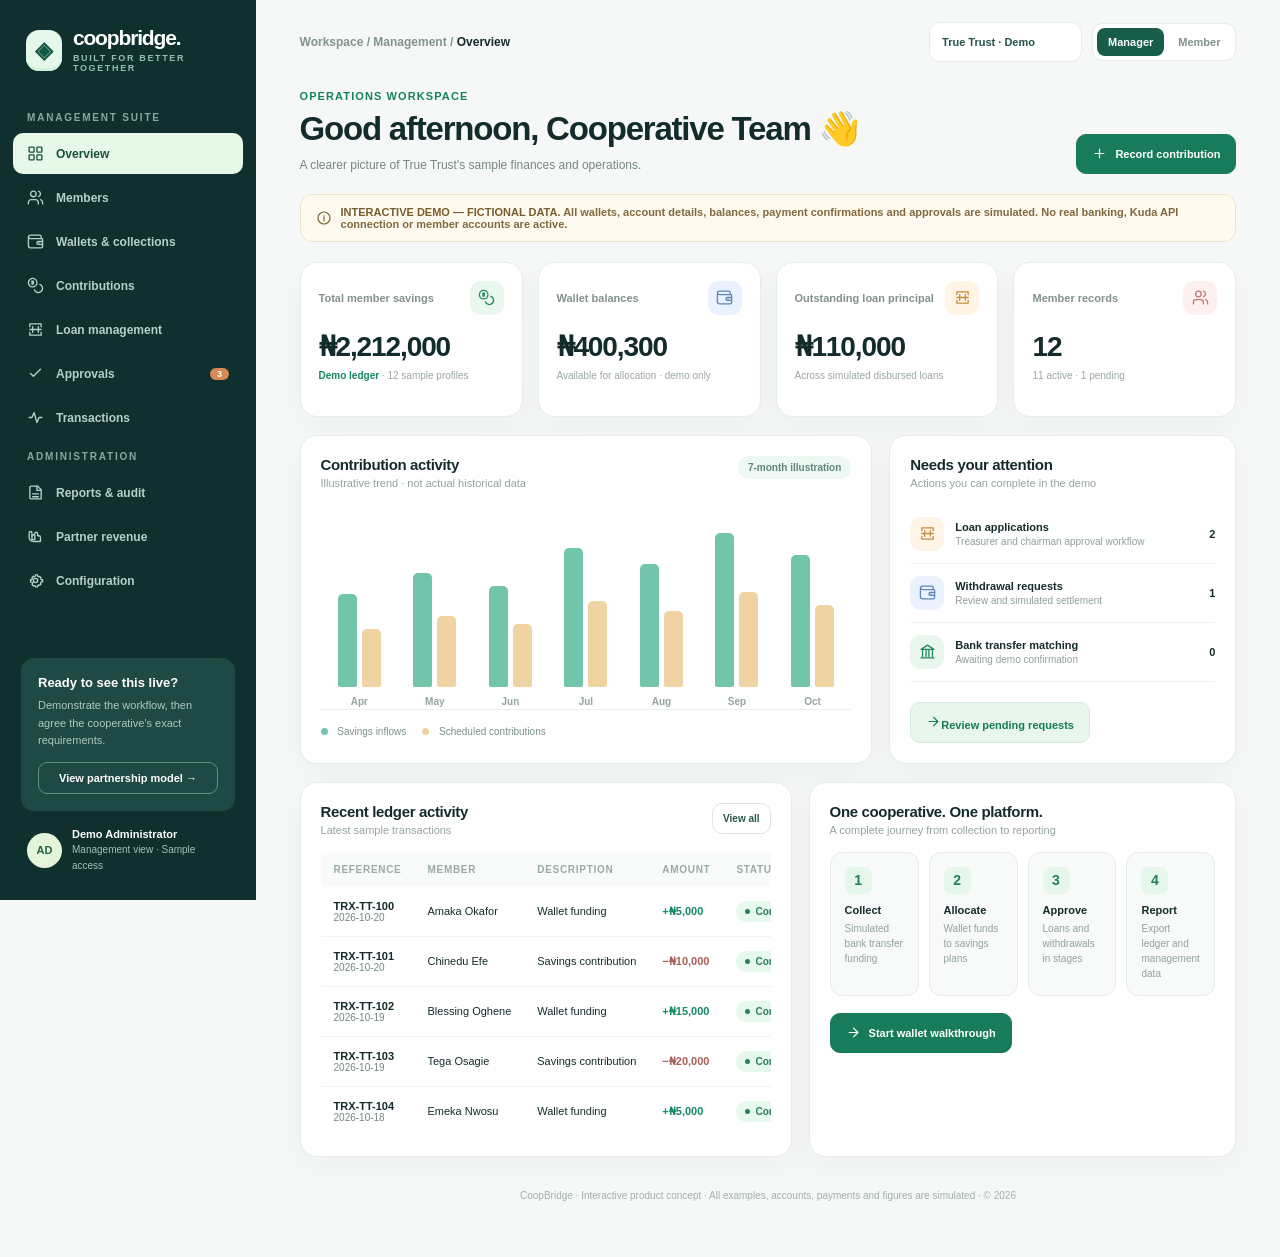
==== coopbridge-demo/index.html @ ab3f877d "Add isolated CoopBridge interactive cooperative prospect demo" ====
<!doctype html>
<html lang="en">
<head>
<meta charset="utf-8"><meta name="viewport" content="width=device-width,initial-scale=1,viewport-fit=cover"><meta name="theme-color" content="#0e2d2c">
<meta name="description" content="CoopBridge: cooperative management, member wallets, savings and loan workflows. Interactive demonstration with sample data.">
<title>CoopBridge — Interactive Cooperative Platform Demonstration</title>
<style>
:root{--ink:#142b2b;--muted:#758786;--line:#e5edeb;--bg:#f5f8f7;--primary:#167b60;--primary-dark:#0e483d;--sidebar:#0f302e;--light:#e9f8f1;--blue:#4b7cac;--warn:#a57123;--red:#b6534f;--shadow:0 10px 35px rgba(5,35,30,.035);--radius:17px}*{box-sizing:border-box}html,body{margin:0;min-height:100%;background:var(--bg);color:var(--ink);font-family:'DM Sans','Manrope',Arial,sans-serif;font-size:14px}button,input,select,textarea{font:inherit}button{cursor:pointer}button:disabled{cursor:not-allowed;opacity:.5}a{color:inherit;text-decoration:none}a:hover{text-decoration:underline}.app{min-height:100vh}.sidebar{width:256px;position:fixed;inset:0 auto 0 0;background:var(--sidebar);z-index:50;color:white;display:flex;flex-direction:column;padding:25px 13px 16px}.brand{display:flex;align-items:center;gap:11px;margin:2px 13px 26px}.mark{width:41px;height:41px;display:grid;place-items:center;border-radius:13px;background:#e6f8e9;color:#105943;font-size:23px;font-weight:900;box-shadow:inset 0 -3px #cdf0d8}.brand h1{font-size:21px;letter-spacing:-1.15px;line-height:1;margin:0}.brand span{display:block;color:#92bcb0;font-size:9px;text-transform:uppercase;letter-spacing:1.65px;font-weight:800;margin-top:5px}.nav-group{font-size:10px;font-weight:800;letter-spacing:1.8px;margin:13px 14px 10px;color:#86a99e}.side-nav{display:grid;gap:3px}.nav-button{background:transparent;border:0;text-align:left;display:flex;align-items:center;gap:12px;color:#b5d0c9;padding:12px 14px;border-radius:10px;font-size:12px;font-weight:750}.nav-button:hover{background:#1c4641;color:white}.nav-button.active{background:#e7f8e9;color:#18513e}.nav-button svg{width:17px;height:17px;stroke-width:1.9}.nav-button small{margin-left:auto;background:#d58953;color:#fff;border-radius:14px;padding:1px 7px;font-size:9px}.side-foot{margin-top:auto;padding:8px}.side-foot .mini-card{background:#1f4944;padding:17px;border-radius:13px}.side-foot h4{margin:0 0 7px;font-size:13px}.side-foot p{font-size:11px;color:#adcac0;line-height:1.6;margin:0 0 12px}.side-foot button{width:100%;border:1px solid #609083;background:transparent;border-radius:9px;padding:9px;color:white;font-size:11px;font-weight:800}.side-profile{display:flex;align-items:center;gap:10px;padding:17px 6px 4px}.avatar{height:35px;width:35px;display:grid;place-items:center;border-radius:50%;background:#e4f4d8;color:#26604a;font-size:11px;font-weight:900;flex-shrink:0}.side-profile b{display:block;font-size:11px}.side-profile small{color:#9fc1b7;font-size:10px}.content{margin-left:256px;min-height:100vh;padding:22px clamp(16px,3.4vw,52px) 56px}.topbar{display:flex;align-items:center;justify-content:space-between;gap:14px;padding-bottom:24px}.crumb{color:#829490;font-size:12px;font-weight:700}.crumb strong{color:var(--ink)}.top-right{display:flex;align-items:center;gap:10px}.field-mini{padding:10px 32px 10px 12px;appearance:none;background:#fff;border:1px solid var(--line);border-radius:11px;color:#27524b;font-size:11px;font-weight:800;max-width:205px;min-height:40px}.role-switch{display:flex;gap:3px;border:1px solid var(--line);padding:4px;background:#fff;border-radius:11px}.role-switch button{border:0;background:transparent;color:#81928e;border-radius:8px;font-size:11px;padding:8px 11px;font-weight:850}.role-switch button.active{color:white;background:#175d4a}.mobile-menu{display:none}.circle-btn{display:inline-grid;place-items:center;background:white;border:1px solid var(--line);border-radius:11px;width:40px;height:40px}.circle-btn svg{width:17px;height:17px}.page-head{display:flex;justify-content:space-between;align-items:flex-end;gap:14px;margin:4px 0 20px}.eyebrow{color:#178261;font-size:11px;text-transform:uppercase;letter-spacing:1.1px;font-weight:900;margin:0 0 7px}.page-head h2{font-size:clamp(24px,3vw,33px);font-weight:800;letter-spacing:-1.2px;margin:0;line-height:1.2}.page-head p{color:var(--muted);font-size:12px;margin:7px 0 0;line-height:1.5}.head-actions{display:flex;gap:9px;flex-wrap:wrap}.btn{display:inline-flex;justify-content:center;align-items:center;gap:8px;border-radius:10px;padding:11px 15px;min-height:40px;background:#fff;border:1px solid #d9e6df;color:#29564b;font-weight:850;font-size:11px;white-space:nowrap}.btn svg{width:15px;height:15px}.btn-primary{background:#187b5c;border-color:#187b5c;color:white}.btn-primary:hover{background:#0f6249}.btn-dark{background:#123c36;color:white;border-color:#123c36}.btn-soft{background:#e8f6ec;color:#157b5b;border-color:#d8ebdf}.btn-red{color:#ad554e;background:#fff1ee;border-color:#f4d3d1}.btn-xs{padding:7px 10px;min-height:31px;font-size:10px}.demo-bar{background:#fffaf0;border:1px solid #efe2c7;border-radius:12px;padding:11px 15px;display:flex;gap:9px;align-items:center;color:#82683c;font-size:11px;font-weight:650;margin-bottom:20px}.demo-bar svg{width:16px;height:16px;flex-shrink:0}.demo-bar b{color:#795c2b}.kpi-grid{display:grid;grid-template-columns:repeat(4,minmax(0,1fr));gap:15px;margin-bottom:18px}.kpi{min-height:155px;background:white;border:1px solid var(--line);border-radius:var(--radius);padding:18px;box-shadow:var(--shadow)}.kpi .kpi-title{display:flex;align-items:center;justify-content:space-between;gap:9px;font-size:11px;font-weight:800;color:#82918d}.glyph{height:34px;width:34px;display:grid;place-items:center;background:#e9f7ee;color:#218963;border-radius:11px}.glyph svg{width:17px;height:17px}.glyph.amber{background:#fff4e5;color:#c88d3c}.glyph.blue{background:#eaf2ff;color:#5f86b5}.glyph.rose{background:#fff0f0;color:#be7774}.kpi .value{font-size:clamp(21px,2.4vw,28px);font-weight:900;letter-spacing:-1.1px;line-height:1.3;margin-top:14px;white-space:nowrap}.kpi .desc{color:#9aa8a1;font-size:10px;margin-top:5px}.trend{color:#178960;font-weight:850}.dash-grid{display:grid;grid-template-columns:minmax(0,1.65fr) minmax(260px,1fr);gap:17px;margin-bottom:18px}.panel{background:white;border:1px solid var(--line);border-radius:var(--radius);box-shadow:var(--shadow);padding:20px;min-width:0}.panel h3{font-size:15px;letter-spacing:-.35px;margin:0 0 4px}.panel p.subtitle{font-size:11px;color:#95a39d;margin:0}.panel-header{display:flex;align-items:flex-start;justify-content:space-between;gap:14px;margin-bottom:16px}.minor{font-size:11px;color:#83968e}.visual-bars{height:205px;display:grid;grid-template-columns:repeat(7,1fr);align-items:end;gap:14px;padding:14px 8px 2px;border-bottom:1px solid #e9f0ed}.bar-col{display:flex;flex-direction:column;justify-content:flex-end;align-items:center;gap:9px;height:100%;position:relative}.bar-pair{height:calc(100% - 25px);width:100%;display:flex;align-items:flex-end;justify-content:center;gap:5px}.bar{width:19px;max-width:40%;background:#72c4aa;border-radius:5px 5px 2px 2px}.bar.alt{background:#f0d3a3}.bar-col small{font-weight:850;color:#95a59b;font-size:10px}.legend{display:flex;gap:16px;color:#799087;font-size:10px;margin-top:16px}.legend i{display:inline-block;width:7px;height:7px;border-radius:50%;background:#72c4aa;margin-right:7px}.legend .alt{background:#f0d3a3}.task{display:flex;align-items:center;gap:11px;padding:12px 0;border-bottom:1px solid #eff3ef}.task:last-child{border:0}.task .title{font-size:11px;font-weight:850}.task .info{font-size:10px;color:#91a099;margin-top:3px}.task .trailing{font-size:11px;font-weight:850;margin-left:auto;white-space:nowrap}.section-grid{display:grid;grid-template-columns:1.15fr 1fr;gap:17px}.table-wrap{overflow:auto;max-width:100%}.table{width:100%;border-collapse:collapse;white-space:nowrap;text-align:left}.table th{font-size:10px;color:#9aaba3;font-weight:900;text-transform:uppercase;letter-spacing:.7px;background:#f8fbf9;padding:12px 13px}.table td{padding:13px;border-bottom:1px solid #eff3f1;font-size:11px}.table tr:last-child td{border:0}.table tr:hover td{background:#fcfefd}.person{display:flex;align-items:center;gap:9px}.initials{height:33px;width:33px;border-radius:10px;background:#e7eaf6;color:#6a6d9c;display:grid;place-items:center;font-weight:900;font-size:10px;flex-shrink:0}.initials.g2{background:#e3f4e9;color:#4a8563}.initials.g3{background:#fff1df;color:#a27c43}.initials.g4{background:#f9e7f1;color:#ab6f93}.person b{font-size:11px}.person span{display:block;color:#94a39d;font-size:10px;margin-top:3px}.status{border-radius:30px;display:inline-flex;align-items:center;gap:5px;background:#e7f8ed;color:#2c815e;padding:5px 9px;font-size:10px;font-weight:850}.status:before{content:"";height:5px;width:5px;background:currentColor;border-radius:50%}.status.pending,.status.requested,.status.awaiting{background:#fff5e7;color:#b78234}.status.review,.status.treasurer-approved{background:#edf4ff;color:#6084b6}.status.declined,.status.rejected{background:#fff0ee;color:#b85d58}.status.disbursed,.status.approved,.status.completed,.status.active,.status.settled{background:#e7f8ed;color:#25815d}.status.hold{background:#fff5e7;color:#b78234}.toolbar{display:flex;align-items:center;gap:9px;flex-wrap:wrap;margin-bottom:17px}.search{flex:1;min-width:180px;border-radius:11px;border:1px solid var(--line);background:white;display:flex;align-items:center;gap:8px;padding:0 12px;height:43px}.search svg{width:16px;height:16px;color:#91a9a1}.search input{width:100%;border:0;outline:0;min-width:0;color:var(--ink);background:transparent;font-size:12px}.filter-select{height:43px;border-radius:10px;padding:0 12px;border:1px solid var(--line);background:white;color:#3b5852;font-size:11px;font-weight:700}.pill-tabs{display:flex;gap:7px;flex-wrap:wrap;margin-bottom:17px}.pill-tabs button{border:1px solid var(--line);border-radius:10px;padding:9px 12px;background:white;color:#82968b;font-size:11px;font-weight:850}.pill-tabs button.active{background:#133c35;border-color:#133c35;color:#fff}.flex{display:flex;align-items:center;gap:12px}.between{justify-content:space-between}.muted{color:var(--muted)}.amount-pos{color:#168a64;font-weight:850}.amount-neg{color:#aa6057;font-weight:850}.empty{padding:42px 15px;text-align:center;color:#93a49e}.empty strong{display:block;margin:9px 0;color:#536c62}.link-btn{color:#167b5b;background:transparent;border:0;font-size:11px;font-weight:850;display:inline-flex;align-items:center;gap:4px;padding:4px}.two-col{display:grid;grid-template-columns:1fr 1fr;gap:16px}.three-col{display:grid;grid-template-columns:repeat(3,1fr);gap:16px}.wallet-card{border-radius:19px;min-height:205px;padding:23px;background:linear-gradient(125deg,#113e36 0%,#19715b 100%);color:white;position:relative;overflow:hidden}.wallet-card:after{content:'';position:absolute;right:-67px;top:-110px;width:250px;height:250px;border-radius:50%;border:55px solid #ffffff16}.wallet-card small{font-size:11px;color:#c4e2d6}.wallet-card .huge{font-size:33px;letter-spacing:-1.2px;font-weight:900;margin:18px 0 17px}.wallet-card .wallet-actions{display:flex;gap:7px;flex-wrap:wrap;position:relative;z-index:1}.wallet-card button{border:1px solid #ffffff5f;background:#ffffff23;color:white;font-weight:800;border-radius:8px;padding:9px 10px;font-size:10px}.wallet-card button:first-child{background:white;color:#18674e;border-color:white}.info-card{border-radius:15px;background:#f4f9f6;padding:16px;border:1px solid #e0eee5}.info-card strong{display:block;font-size:13px;margin-bottom:6px}.info-card p{color:#7d9386;font-size:11px;line-height:1.65;margin:0}.flow-steps{display:grid;grid-template-columns:repeat(4,1fr);gap:10px;margin-top:14px}.flow-step{background:#f7faf8;border:1px solid var(--line);border-radius:12px;padding:14px;position:relative}.flow-step .num{height:27px;width:27px;border-radius:8px;display:grid;place-items:center;background:#e5f7ea;color:#21815d;font-weight:900;margin-bottom:10px}.flow-step strong{display:block;font-size:11px}.flow-step small{display:block;color:#91a297;font-size:10px;line-height:1.5;margin-top:5px}.faux-acct{background:#f6faf8;border:1px dashed #a7beb4;border-radius:12px;padding:17px;margin:14px 0}.faux-acct strong{font-size:23px;letter-spacing:2px;color:#315b51;display:block}.faux-acct small{display:block;color:#7b958a;margin-bottom:7px}.faux-acct em{font-size:10px;font-style:normal;color:#ba574d;font-weight:900}.loan-card{border:1px solid var(--line);background:#fff;border-radius:16px;padding:19px;min-width:0}.loan-card .loan-amount{font-size:24px;font-weight:900;letter-spacing:-.8px;margin:12px 0 5px}.loan-card hr{border:0;border-top:1px solid var(--line);margin:14px 0}.loan-card .detail-row{display:flex;justify-content:space-between;gap:12px;color:#8c9f93;font-size:11px;margin:10px 0}.loan-card .detail-row b{color:#3c6155}.data-pairs{display:grid;grid-template-columns:1fr 1fr;gap:15px}.data-pair{border:1px solid var(--line);background:#fff;border-radius:11px;padding:15px}.data-pair span{color:#91a29c;font-size:10px;display:block}.data-pair b{font-size:15px;display:block;margin-top:7px}.big-number{font-size:30px;letter-spacing:-1px;font-weight:900}.note{font-size:11px;line-height:1.65;color:#80918b}.proposal-box{padding:25px;background:linear-gradient(110deg,#153d37,#1b7558);color:white;border-radius:17px}.proposal-box small{color:#b5e1c8}.proposal-box h3{font-size:23px;letter-spacing:-.6px;margin:8px 0}.proposal-box p{color:#c2ded2;font-size:12px;line-height:1.65;max-width:650px}.rate-control{display:flex;align-items:center;gap:12px;flex-wrap:wrap}.rate-control select,.rate-control input{border-radius:10px;border:1px solid var(--line);background:white;padding:10px;font-weight:800;min-width:90px;max-width:170px}.timeline{display:grid;gap:0}.timeline-item{display:flex;gap:12px;padding:0 0 18px}.timeline-dot{height:30px;width:30px;background:#e6f7ec;color:#16845f;border-radius:50%;display:grid;place-items:center;font-size:11px;font-weight:900;flex-shrink:0}.timeline-item>div:last-child{border-bottom:1px solid var(--line);flex:1;padding:3px 0 16px}.timeline-item strong{font-size:11px}.timeline-item p{font-size:10px;color:#8ea095;line-height:1.5;margin:5px 0 0}.settings-grid{display:grid;grid-template-columns:1fr 1fr;gap:13px}.settings-item{border:1px solid var(--line);border-radius:13px;padding:16px}.settings-item b{display:block;font-size:12px}.settings-item p{color:#8c9c94;font-size:11px;line-height:1.5}.settings-item small{display:block;color:#157a5a;font-weight:850}.modal-layer{position:fixed;inset:0;background:#0b29259c;z-index:150;display:grid;place-items:center;padding:15px}.modal{width:min(100%,530px);max-height:min(94vh,850px);overflow:auto;background:white;border-radius:20px;padding:26px;box-shadow:0 30px 100px #11251b55}.modal h3{font-size:21px;letter-spacing:-.8px;margin:0 0 5px}.modal .modal-desc{font-size:11px;color:#8a9c93;line-height:1.6;margin:0 0 21px}.form-group{margin:0 0 14px}.form-group label{display:block;color:#507166;font-size:11px;font-weight:850;margin:0 0 7px}.form-group input,.form-group select,.form-group textarea{width:100%;padding:12px 13px;border:1px solid #dce8e1;border-radius:10px;background:#fff;outline-color:#1b8965;color:#24413b;font-size:12px}.form-group textarea{min-height:80px;resize:vertical}.form-row{display:grid;grid-template-columns:1fr 1fr;gap:12px}.modal-actions{display:flex;justify-content:flex-end;gap:8px;padding-top:18px;border-top:1px solid var(--line);margin-top:17px}.modal-close{float:right;border:0;background:#eef4f0;border-radius:9px;height:31px;width:31px;color:#526e63;font-size:20px}.amount-preview{font-size:12px;border-radius:11px;background:#eef8f2;padding:13px;color:#49735e;margin-bottom:15px}.large-cta{display:block;margin-top:20px}.month-badge{font-size:10px;font-weight:800;color:#61857a;padding:6px 10px;background:#eef8f2;border-radius:30px}.pitch-banner{display:flex;align-items:center;justify-content:space-between;gap:15px;border:1px solid #d3e8da;padding:19px 21px;border-radius:14px;background:linear-gradient(90deg,#e9f8ed,#f6fcf8)}.pitch-banner h3{font-size:16px;margin:0 0 5px}.pitch-banner p{color:#7e9289;font-size:11px;margin:0}.member-hero{padding:26px;background:linear-gradient(115deg,#103d36,#237f60);border-radius:18px;color:white;margin-bottom:19px;display:flex;align-items:center;justify-content:space-between;gap:16px;overflow:hidden}.member-hero h2{font-size:27px;letter-spacing:-1px;margin:5px 0}.member-hero p{color:#c4e8d8;font-size:11px}.member-hero .avatar{height:48px;width:48px;font-size:14px}.scenario{border:1px solid #dcece3;border-radius:14px;padding:16px;background:#f9fcf9}.scenario strong{display:block;font-size:12px}.scenario p{font-size:11px;color:#83998c;line-height:1.6}.scenario .btn{margin-top:8px}.footline{text-align:center;color:#a1b0a8;font-size:10px;padding:33px 10px 0}.overlay{display:none}#toast{position:fixed;right:22px;bottom:20px;z-index:300;background:#153d34;color:#fff;padding:13px 18px;border-radius:11px;font-size:12px;box-shadow:0 9px 25px #0003;max-width:min(400px,90vw);display:none}#toast.show{display:block}#toast.error{background:#9d4b46}.hide-desktop{display:none}.badge-outline{font-size:10px;color:#6a8880;border:1px solid #dcebe2;border-radius:7px;padding:4px 8px;font-weight:750}.row-actions{display:flex;gap:6px;flex-wrap:wrap}.text-red{color:#ad5a53}.countdown{color:#618d77;font-size:10px;font-weight:800}.mobile-org{display:none}
@media(max-width:1180px){.kpi-grid{grid-template-columns:repeat(2,1fr)}.dash-grid,.section-grid{grid-template-columns:1fr}.three-col{grid-template-columns:repeat(2,1fr)}}
@media(max-width:770px){.sidebar{transform:translateX(-105%);transition:transform .2s;width:260px}.sidebar.open{transform:translateX(0)}.overlay.open{display:block;position:fixed;inset:0;background:#0b292583;z-index:40}.content{margin-left:0;padding:17px 16px 40px}.mobile-menu{display:grid}.topbar{gap:6px;padding-bottom:18px}.crumb{display:none}.top-right{margin-left:auto;gap:6px}.field-mini{max-width:150px;padding:8px 8px;font-size:10px}.role-switch button{padding:8px;font-size:10px}.page-head{align-items:flex-start;flex-direction:column}.page-head h2{font-size:25px}.head-actions{width:100%}.head-actions .btn{flex:1}.kpi-grid{gap:10px}.kpi{padding:15px;min-height:136px}.kpi .value{font-size:22px}.dash-grid,.section-grid{gap:12px}.panel{padding:17px}.two-col,.three-col,.settings-grid,.data-pairs{grid-template-columns:1fr}.flow-steps{grid-template-columns:repeat(2,1fr)}.pitch-banner{align-items:flex-start;flex-direction:column}.wallet-card{padding:20px}.modal{padding:20px}.form-row{grid-template-columns:1fr}.footline{padding-bottom:18px}.hide-mobile{display:none}.hide-desktop{display:block}}
@media(max-width:390px){.kpi .value{font-size:19px}.field-mini{max-width:130px}.kpi-title{font-size:10px!important}.role-switch button{padding:6px 7px}.top-right{gap:4px}.content{padding-left:12px;padding-right:12px}.page-head h2{font-size:23px}}
@media print{.sidebar,.topbar,.head-actions,.demo-bar,.btn,.circle-btn,.footline{display:none!important}.content{margin:0;padding:10px}.panel,.kpi{break-inside:avoid}}
/* Desktop navigation shouldn't display the mobile drawer trigger. */
@media(min-width:771px){.circle-btn.mobile-menu{display:none}}
@media(max-width:770px){.visual-bars{gap:4px;padding-left:0;padding-right:0}.bar-col{min-width:0}.bar-pair{gap:3px;min-width:0}.bar{width:12px;max-width:42%}.table-wrap{width:100%;max-width:100%;overflow-x:auto;overscroll-behavior-x:contain}}
</style>
</head>
<body>
<div id="app"></div>
<div id="toast" role="status" aria-live="polite"></div>
<script>/* CoopBridge interactive PROTOTYPE. All balances and transactions are fictional browser-local demonstrations. */
const $=s=>document.querySelector(s);
const I={dashboard:'<rect x="3" y="3" width="7" height="7" rx="1"/><rect x="14" y="3" width="7" height="7" rx="1"/><rect x="14" y="14" width="7" height="7" rx="1"/><rect x="3" y="14" width="7" height="7" rx="1"/>',users:'<path d="M16 21v-2a4 4 0 0 0-4-4H6a4 4 0 0 0-4 4v2"/><circle cx="9" cy="7" r="4"/><path d="M22 21v-2a4 4 0 0 0-3-3.87M16 3.13a4 4 0 0 1 0 7.75"/>',wallet:'<path d="M20 8V5a2 2 0 0 0-2-2H5a3 3 0 0 0-3 3v12a3 3 0 0 0 3 3h15a2 2 0 0 0 2-2V9a1 1 0 0 0-1-1H5a3 3 0 0 1-3-3"/><path d="M22 12h-6a2 2 0 0 0 0 4h6"/><path d="M17 14h.01"/>',coins:'<circle cx="8" cy="8" r="6"/><path d="M18.09 10.37A6 6 0 1 1 10.37 18.09"/><path d="M7 6h2v4H7z"/>',loans:'<path d="M4 8V4h16v4"/><path d="M4 16v4h16v-4"/><path d="M4 12h16M8 8v8M16 8v8"/>',check:'<path d="m5 12 4 4L19 6"/>',clock:'<circle cx="12" cy="12" r="9"/><path d="M12 7v5l3 2"/>',report:'<path d="M6 3h9l5 5v13H6a2 2 0 0 1-2-2V5a2 2 0 0 1 2-2z"/><path d="M14 3v6h6M8 14h8M8 18h8"/>',gear:'<circle cx="12" cy="12" r="3"/><path d="M19.4 15a1.65 1.65 0 0 0 .33 1.82l.06.06-2 2-.06-.06a1.65 1.65 0 0 0-1.82-.33 1.65 1.65 0 0 0-1 1.51V21h-3v-.09a1.65 1.65 0 0 0-1-1.51 1.65 1.65 0 0 0-1.82.33l-.06.06-2-2 .06-.06A1.65 1.65 0 0 0 7.42 15a1.65 1.65 0 0 0-1.51-1H5v-3h.91a1.65 1.65 0 0 0 1.51-1 1.65 1.65 0 0 0-.33-1.82l-.06-.06 2-2 .06.06a1.65 1.65 0 0 0 1.82.33 1.65 1.65 0 0 0 1-1.51V4h3v1.09a1.65 1.65 0 0 0 1 1.51 1.65 1.65 0 0 0 1.82-.33l.06-.06 2 2-.06.06A1.65 1.65 0 0 0 19.4 10a1.65 1.65 0 0 0 1.51 1H22v3h-1.09a1.65 1.65 0 0 0-1.51 1z"/>',hand:'<path d="M7 11.5a2 2 0 0 1 2-2h2v7H7z"/><path d="M11 8a2 2 0 0 1 4 0v3h2a2 2 0 0 1 2 2v6H9a6 6 0 0 1-6-6V7a2 2 0 0 1 4 0v5"/>',plus:'<path d="M12 5v14M5 12h14"/>',arrow:'<path d="M5 12h14m-7-7 7 7-7 7"/>',download:'<path d="M12 3v12m-5-5 5 5 5-5M4 17v4h16v-4"/>',search:'<circle cx="10.5" cy="10.5" r="7"/><path d="m16 16 5 5"/>',menu:'<path d="M4 7h16M4 12h16M4 17h16"/>',info:'<circle cx="12" cy="12" r="9"/><path d="M12 10v6M12 7.5h.01"/>',refresh:'<path d="M20 11a8 8 0 0 0-14-5L4 8m0-5v5h5M4 13a8 8 0 0 0 14 5l2-2m0 5v-5h-5"/>',shield:'<path d="m12 2 8 4v6c0 5-3.5 8-8 10-4.5-2-8-5-8-10V6z"/><path d="m9 12 2 2 4-4"/>',bank:'<path d="m3 9 9-6 9 6H3zM5 10v9M10 10v9M14 10v9M19 10v9M3 21h18"/>',activity:'<path d="M3 12h4l3-7 4 14 3-7h4"/>',calendar:'<rect x="3" y="5" width="18" height="16" rx="2"/><path d="M7 3v4m10-4v4M3 11h18"/>',receipt:'<path d="M5 3h14v18l-3-2-4 2-4-2-3 2V3zM8 8h8M8 12h8"/>',back:'<path d="m15 18-6-6 6-6"/>'};
const ico=(name,size=18)=>`<svg width="${size}" height="${size}" viewBox="0 0 24 24" fill="none" stroke="currentColor" stroke-width="1.85" stroke-linecap="round" stroke-linejoin="round" aria-hidden="true">${I[name]||I.info}</svg>`;
const fmt=n=>'₦'+Math.round(Number(n||0)).toLocaleString('en-NG');
const E=s=>String(s??'').replace(/[&<>"']/g,c=>({'&':'&amp;','<':'&lt;','>':'&gt;','"':'&quot;',"'":'&#39;'}[c]));
const num=n=>Number.isFinite(+n)?+n:0;
const today=()=>new Date().toISOString().slice(0,10);
const ident=(prefix='CB')=>`${prefix}-${Date.now().toString(36).slice(-6).toUpperCase()}-${Math.floor(Math.random()*900+100)}`;
const configs={truetrust:{name:'True Trust Multipurpose Cooperative',short:'True Trust',place:'Effurun · Warri',prefix:'TT'},desire:{name:'Desire Youth Multipurpose Cooperative',short:'Desire Youth',place:'Ogunu · Warri',prefix:'DY'}};
const names=['Amaka Okafor','Chinedu Efe','Blessing Oghene','Tega Osagie','Emeka Nwosu','Vivian Ovie','Samuel Aghogho','Rita Ibru','Daniel Edafe','Gloria Ufuoma','Favour Oboro','Michael Edeki'];
function seed(org){const cf=configs[org],members=names.map((name,i)=>({id:`${cf.prefix}-${String(i+1).padStart(3,'0')}`,name,phone:'0800 000 '+String(1000+i),plan:i%3===0?'Daily Thrift':i%3===1?'Weekly Savings':'Monthly Savings',wallet:[18500,62000,4000,38000,15000,78000,7500,22000,12500,50000,1800,91000][i],savings:[210000,145000,85000,320000,275000,192000,135000,66000,240000,184000,55000,305000][i],shares:[10000,10000,20000,10000,30000,10000,10000,10000,25000,10000,5000,25000][i],status:i===11?'Pending':'Active',joined:`2026-${String(2+(i%7)).padStart(2,'0')}-${String(10+(i%14)).padStart(2,'0')}`}));const transactions=members.slice(0,10).map((m,i)=>({id:`TRX-${cf.prefix}-${String(100+i)}`,memberId:m.id,type:i%2?'Savings contribution':'Wallet funding',amount:5000+(i%4)*5000,kind:i%2?'out':'in',status:'Completed',date:`2026-10-${String(20-Math.floor(i/2)).padStart(2,'0')}`,memo:'Sample historical entry'}));return{members,transactions,loans:[{id:`LN-${cf.prefix}-081`,memberId:members[1].id,amount:150000,remaining:110000,term:6,guarantor:members[3].name,purpose:'Business expansion',status:'Disbursed',date:'2026-09-12'},{id:`LN-${cf.prefix}-082`,memberId:members[4].id,amount:90000,remaining:90000,term:4,guarantor:members[2].name,purpose:'School fees',status:'Pending',date:'2026-10-18'},{id:`LN-${cf.prefix}-083`,memberId:members[7].id,amount:250000,remaining:250000,term:12,guarantor:members[5].name,purpose:'Small business capital',status:'Treasurer approved',date:'2026-10-19'}],withdrawals:[{id:`WD-${cf.prefix}-021`,memberId:members[2].id,amount:3000,bank:'Member bank account (sample)',status:'Pending',date:'2026-10-20'}],deposits:[],audit:[{id:'A1',event:'Demo workspace initialised',actor:'Demo system',at:'2026-10-20 09:00'}],settings:{weekly:10000,monthly:30000,share:10000},partnerShare:250,pilotMembers:200,memberIndex:0}};
let db={};try{db=JSON.parse(localStorage.getItem('coopbridge_prospect_v5')||'{}')}catch{}
for(const k of Object.keys(configs))if(!db[k]||!Array.isArray(db[k].members))db[k]=seed(k);
const query=new URLSearchParams(location.search);let org=query.get('org')==='desire'?'desire':'truetrust',role='admin',page='overview',filter='',loanTab='all',memberPage='home',drawer=false;
function d(){return db[org]}
function save(){try{localStorage.setItem('coopbridge_prospect_v5',JSON.stringify(db))}catch(e){toast('Local storage unavailable; changes will be lost after closing.',true)}}
function member(){return d().members[d().memberIndex]||d().members[0]}
function mById(id){return d().members.find(m=>m.id===id)}
function log(event,who='Demo administrator'){d().audit.unshift({id:ident('A'),event,actor:who,at:new Date().toLocaleString('en-GB')});d().audit=d().audit.slice(0,70)}
function toast(message,err=false){const el=$('#toast');el.textContent=message;el.className='show'+(err?' error':'');clearTimeout(toast.timer);toast.timer=setTimeout(()=>el.className='',3600)}
function changeOrg(v){org=v;page=role==='admin'?'overview':'home';filter='';try{const u=new URL(location.href);u.searchParams.set('org',v);history.replaceState(null,'',u)}catch{}render()}
function switchRole(v){role=v;page=v==='admin'?'overview':'home';filter='';render()}
function navigate(v){page=v;filter='';drawer=false;render();scrollTo({top:0,behavior:'smooth'})}
const adminNav=[['overview','Overview','dashboard'],['members','Members','users'],['wallets','Wallets & collections','wallet'],['savings','Contributions','coins'],['loans','Loan management','loans'],['approvals','Approvals','check'],['transactions','Transactions','activity'],['reports','Reports & audit','report'],['partnership','Partner revenue','hand'],['settings','Configuration','gear']];
const memberNav=[['home','My dashboard','dashboard'],['mywallet','My wallet','wallet'],['mysavings','My savings','coins'],['myloans','My loans','loans'],['myactivity','Activity & statements','receipt'],['myprofile','My profile','users']];
function stat(title,value,sub,icon='wallet',tone=''){return `<div class="kpi"><div class="kpi-title"><span>${E(title)}</span><span class="glyph ${tone}">${ico(icon)}</span></div><div class="value">${value}</div><div class="desc">${sub}</div></div>`}
function badge(v){return `<span class="status ${String(v).toLowerCase().replace(/\s+/g,'-')}">${E(v)}</span>`}
function avatar(name,n=0){return `<div class="initials g${n%4+1}">${E(name.split(' ').map(x=>x[0]).slice(0,2).join(''))}</div>`}
function person(m,i=0){return `<div class="person">${avatar(m.name,i)}<div><b>${E(m.name)}</b><span>${E(m.id)}</span></div></div>`}
function transactionRow(t){let m=mById(t.memberId);return `<tr><td><strong>${E(t.id)}</strong><div class="muted" style="font-size:10px">${E(t.date)}</div></td><td>${m?E(m.name):'—'}</td><td>${E(t.type)}</td><td class="${t.kind==='in'?'amount-pos':'amount-neg'}">${t.kind==='in'?'+':'−'}${fmt(t.amount)}</td><td>${badge(t.status)}</td></tr>`}
function table(head,body){return `<div class="table-wrap"><table class="table"><thead><tr>${head.map(x=>`<th>${x}</th>`).join('')}</tr></thead><tbody>${body||`<tr><td colspan="${head.length}" class="empty">Nothing here yet. Try an action in the demo.</td></tr>`}</tbody></table></div>`}
function panel(title,sub,body,action=''){return `<section class="panel"><div class="panel-header"><div><h3>${title}</h3>${sub?`<p class="subtitle">${sub}</p>`:''}</div>${action}</div>${body}</section>`}
function btn(text,action,cls='btn',iconName=''){return `<button type="button" class="${cls}" onclick="${action}">${iconName?ico(iconName):''}${text}</button>`}
function header(title,sub,action='',eyebrow='OPERATIONS WORKSPACE'){return `<div class="page-head"><div><div class="eyebrow">${eyebrow}</div><h2>${title}</h2><p>${sub}</p></div>${action?`<div class="head-actions">${action}</div>`:''}</div>`}
const notice=`<div class="demo-bar">${ico('info')}<div><b>INTERACTIVE DEMO — FICTIONAL DATA.</b> All wallets, account details, balances, payment confirmations and approvals are simulated. No real banking, Kuda API connection or member accounts are active.</div></div>`;
function renderSide(){const navs=role==='admin'?adminNav:memberNav;return `<div class="overlay ${drawer?'open':''}" onclick="drawer=false;render()"></div><aside class="sidebar ${drawer?'open':''}"><div class="brand"><div class="mark">◈</div><div><h1>coopbridge.</h1><span>Built for better together</span></div></div><div class="nav-group">${role==='admin'?'MANAGEMENT SUITE':'MEMBER SPACE'}</div><nav class="side-nav">${navs.slice(0,role==='admin'?7:6).map(([id,title,icon])=>`<button class="nav-button ${page===id?'active':''}" onclick="navigate('${id}')">${ico(icon)}${title}${id==='approvals'&&countPending()?`<small>${countPending()}</small>`:''}</button>`).join('')}</nav>${role==='admin'?`<div class="nav-group">ADMINISTRATION</div><nav class="side-nav">${adminNav.slice(7).map(([id,title,icon])=>`<button class="nav-button ${page===id?'active':''}" onclick="navigate('${id}')">${ico(icon)}${title}</button>`).join('')}</nav>`:''}<div class="side-foot"><div class="mini-card"><h4>Ready to see this live?</h4><p>Demonstrate the workflow, then agree the cooperative's exact requirements.</p><button onclick="navigate('${role==='admin'?'partnership':'myprofile'}')">${role==='admin'?'View partnership model':'View my membership'} →</button></div><div class="side-profile"><div class="avatar">${role==='admin'?'AD':'AO'}</div><div><b>${role==='admin'?'Demo Administrator':E(member().name)}</b><small>${role==='admin'?'Management view':'Member view'} · Sample access</small></div></div></div></aside>`}
function countPending(){return d().loans.filter(l=>['Pending','Treasurer approved','Approved'].includes(l.status)).length+d().withdrawals.filter(w=>['Pending','Treasurer approved','Approved'].includes(w.status)).length+d().deposits.filter(w=>w.status==='Awaiting confirmation').length}
function renderTop(){return `<div class="topbar"><button class="circle-btn mobile-menu" onclick="drawer=!drawer;render()" aria-label="Toggle menu">${ico('menu')}</button><div class="crumb">Workspace <span> / </span> ${role==='admin'?'Management':'Member'} <span> / </span><strong>${E((role==='admin'?adminNav:memberNav).find(x=>x[0]===page)?.[1]||'Overview')}</strong></div><div class="top-right"><select aria-label="Cooperative" class="field-mini" onchange="changeOrg(this.value)"><option value="truetrust" ${org==='truetrust'?'selected':''}>True Trust · Demo</option><option value="desire" ${org==='desire'?'selected':''}>Desire Youth · Demo</option></select><div class="role-switch"><button class="${role==='admin'?'active':''}" onclick="switchRole('admin')">Manager</button><button class="${role==='member'?'active':''}" onclick="switchRole('member')">Member</button></div></div></div>`}
function render(){const mapping={overview:overview,members:membersPage,wallets:walletsPage,savings:savingsPage,loans:loansPage,approvals:approvalsPage,transactions:transactionsPage,reports:reportsPage,partnership:partnershipPage,settings:settingsPage,home:memberHome,mywallet:memberWallet,mysavings:memberSavings,myloans:memberLoans,myactivity:memberActivity,myprofile:memberProfile};$('#app').innerHTML=`<div class="app">${renderSide()}<main class="content">${renderTop()}${(mapping[page]||overview)()}<div class="footline">CoopBridge · Interactive product concept · All examples, accounts, payments and figures are simulated · © 2026</div></main></div>`;const q=$('#search-input');if(q){q.focus();q.setSelectionRange(q.value.length,q.value.length)}}
function searchRows(field,val){filter=val;const el=$('#table-body');if(!el)return;el.innerHTML=(field==='members'?renderMembersRows():field==='transactions'?renderTransactionRows():renderWalletRows())}
function overview(){let ds=d(),sum=ds.members.reduce((a,m)=>a+m.savings,0),wallet=ds.members.reduce((a,m)=>a+m.wallet,0),loans=ds.loans.filter(l=>l.status==='Disbursed').reduce((a,l)=>a+l.remaining,0),active=ds.members.filter(m=>m.status==='Active').length;const chart=[57,70,62,85,75,94,81].map((h,i)=>`<div class="bar-col"><div class="bar-pair"><div class="bar" style="height:${h}%"></div><div class="bar alt" style="height:${h*.62}%"></div></div><small>${['Apr','May','Jun','Jul','Aug','Sep','Oct'][i]}</small></div>`).join('');return `${header(`Good afternoon, Cooperative Team 👋`,`A clearer picture of ${E(configs[org].short)}'s sample finances and operations.`,btn('Record contribution',"openAllocate('')",'btn btn-primary','plus'))}${notice}<div class="kpi-grid">${stat('Total member savings',fmt(sum),'<span class="trend">Demo ledger</span> · 12 sample profiles','coins')}${stat('Wallet balances',fmt(wallet),'Available for allocation · demo only','wallet','blue')}${stat('Outstanding loan principal',fmt(loans),'Across simulated disbursed loans','loans','amber')}${stat('Member records',String(ds.members.length),`${active} active · ${ds.members.length-active} pending`,'users','rose')}</div><div class="dash-grid">${panel('Contribution activity','Illustrative trend · not actual historical data',`<div class="visual-bars">${chart}</div><div class="legend"><span><i></i> Savings inflows</span><span><i class="alt"></i> Scheduled contributions</span></div>`,`<span class="month-badge">7-month illustration</span>`)}${panel('Needs your attention','Actions you can complete in the demo',`<div class="task"><span class="glyph amber">${ico('loans')}</span><div><div class="title">Loan applications</div><div class="info">Treasurer and chairman approval workflow</div></div><div class="trailing">${ds.loans.filter(l=>['Pending','Treasurer approved'].includes(l.status)).length}</div></div><div class="task"><span class="glyph blue">${ico('wallet')}</span><div><div class="title">Withdrawal requests</div><div class="info">Review and simulated settlement</div></div><div class="trailing">${ds.withdrawals.filter(x=>x.status!=='Completed'&&x.status!=='Rejected').length}</div></div><div class="task"><span class="glyph">${ico('bank')}</span><div><div class="title">Bank transfer matching</div><div class="info">Awaiting demo confirmation</div></div><div class="trailing">${ds.deposits.filter(x=>x.status==='Awaiting confirmation').length}</div></div>${btn('Review pending requests',"navigate('approvals')",'btn btn-soft large-cta','arrow')}`)} </div><div class="section-grid">${panel('Recent ledger activity','Latest sample transactions',table(['Reference','Member','Description','Amount','Status'],ds.transactions.slice(0,5).map(transactionRow).join('')),btn('View all',"navigate('transactions')",'btn btn-xs'))}${panel('One cooperative. One platform.','A complete journey from collection to reporting',`<div class="flow-steps"><div class="flow-step"><div class="num">1</div><strong>Collect</strong><small>Simulated bank transfer funding</small></div><div class="flow-step"><div class="num">2</div><strong>Allocate</strong><small>Wallet funds to savings plans</small></div><div class="flow-step"><div class="num">3</div><strong>Approve</strong><small>Loans and withdrawals in stages</small></div><div class="flow-step"><div class="num">4</div><strong>Report</strong><small>Export ledger and management data</small></div></div><div style="margin-top:17px">${btn('Start wallet walkthrough',"navigate('wallets')",'btn btn-primary','arrow')}</div>`)}</div>`}
function renderMembersRows(){let rows=d().members.filter(m=>(m.name+' '+m.id+' '+m.plan).toLowerCase().includes(filter.toLowerCase()));return rows.map((m,i)=>`<tr><td>${person(m,i)}</td><td>${E(m.plan)}</td><td><b>${fmt(m.savings)}</b></td><td>${fmt(m.wallet)}</td><td>${badge(m.status)}</td><td>${btn('Open',`showMember('${m.id}')`,'btn btn-xs')}</td></tr>`).join('')||'<tr><td colspan="6" class="empty">No matching members</td></tr>'}
function membersPage(){return `${header('Member management','Keep registrations, contribution plans, member statements and verification steps organised.',btn('Add member',"addMember()",'btn btn-primary','plus'))}${notice}<div class="kpi-grid">${stat('Total members',d().members.length,'Across this demonstration society','users')}${stat('Active profiles',d().members.filter(m=>m.status==='Active').length,'Sample verified membership','shield','blue')}${stat('Pending review',d().members.filter(m=>m.status==='Pending').length,'Awaiting simulated approval','clock','amber')}${stat('Contribution plans',3,'Daily, weekly and monthly examples','calendar','rose')}</div>${panel('Member directory','Search and open a profile, approve a member or post a contribution',`<div class="toolbar"><div class="search">${ico('search')}<input id="search-input" placeholder="Search name, member number or plan" value="${E(filter)}" oninput="searchRows('members',this.value)"></div>${btn('Export member CSV','exportCSV("members")','btn','download')}</div><div class="table-wrap"><table class="table"><thead><tr><th>Member</th><th>Plan</th><th>Savings</th><th>Wallet</th><th>Status</th><th></th></tr></thead><tbody id="table-body">${renderMembersRows()}</tbody></table></div>`)}`}
function renderWalletRows(){return d().members.filter(m=>(m.name+' '+m.id).toLowerCase().includes(filter.toLowerCase())).map((m,i)=>`<tr><td>${person(m,i)}</td><td><b>${fmt(m.wallet)}</b></td><td>${fmt(m.savings)}</td><td><span class="badge-outline">${org==='desire'?'DY':'TT'}-DEMO-${String(i+1).padStart(3,'0')}</span></td><td>${btn('View',`walletDetail('${m.id}')`,'btn btn-xs')}</td></tr>`).join('')||'<tr><td colspan="5" class="empty">No matching wallets</td></tr>'}
function walletsPage(){let total=d().members.reduce((s,m)=>s+m.wallet,0);return `${header('Wallets & collections','Demonstrate the staged journey from bank transfer reference to an internal member ledger.',btn('Simulate wallet top-up',"openDeposit()",'btn btn-primary','plus'))}${notice}<div class="two-col" style="margin-bottom:18px"><div class="wallet-card"><small>Member wallet ledger total · illustrative</small><div class="huge">${fmt(total)}</div><small>Internal cooperative ledger balances — NOT bank deposit accounts</small><div class="wallet-actions"><button onclick="openDeposit()">+ Simulate transfer</button><button onclick="openAllocate('')">Allocate to savings</button><button onclick="openWithdrawal('')">Withdrawal request</button></div></div>${panel('Kuda Business integration path','Planned production component, not connected in this prototype',`<div class="task"><span class="glyph blue">${ico('bank')}</span><div><div class="title">Dynamic collection accounts</div><div class="info">Dependent on Kuda Business onboarding and approval</div></div>${badge('Planned')}</div><div class="task"><span class="glyph">${ico('check')}</span><div><div class="title">Webhook verification & matching</div><div class="info">Only confirmed references may update real ledgers</div></div>${badge('Planned')}</div><div class="task"><span class="glyph amber">${ico('shield')}</span><div><div class="title">Withdrawal authorisation</div><div class="info">Dual approvals, limits and payouts</div></div>${badge('Planned')}</div>`)} </div>${panel('Member wallet register','Search any member to explore balances and staged account references',`<div class="toolbar"><div class="search">${ico('search')}<input id="search-input" placeholder="Search wallets by name" value="${E(filter)}" oninput="searchRows('wallets',this.value)"></div></div><div class="table-wrap"><table class="table"><thead><tr><th>Member</th><th>Available demo wallet</th><th>Savings ledger</th><th>Reference</th><th></th></tr></thead><tbody id="table-body">${renderWalletRows()}</tbody></table></div>`,btn('Simulate bank event',"openDeposit()",'btn btn-xs','plus'))}<div style="height:17px"></div>${panel('Simulated bank collection lifecycle','Each step is interactive and can be demonstrated with prospective clients',`<div class="flow-steps"><div class="flow-step"><div class="num">1</div><strong>Member receives payment instructions</strong><small>Demo-only bank collection reference; no payable account number</small></div><div class="flow-step"><div class="num">2</div><strong>Transfer is initiated</strong><small>Create a pending simulated incoming payment</small></div><div class="flow-step"><div class="num">3</div><strong>Webhook is verified</strong><small>Manually trigger a pretend bank confirmation once only</small></div><div class="flow-step"><div class="num">4</div><strong>Ledger updates</strong><small>Member can allocate the balance to savings</small></div></div><div style="margin-top:15px">${d().deposits.filter(x=>x.status==='Awaiting confirmation').map(x=>`<div class="task"><span class="glyph amber">${ico('clock')}</span><div><div class="title">${E(x.id)} · ${E(mById(x.memberId)?.name||'Member')}</div><div class="info">${fmt(x.amount)} · Awaiting demo event</div></div>${btn('Confirm mock webhook',`confirmDeposit('${x.id}')`,'btn btn-xs btn-primary')}</div>`).join('')||'<p class="note">No pending demo collection references. Create one using “Simulate bank event”.</p>'}</div>`)}`}
function savingsPage(){const ds=d(),total=ds.members.reduce((a,m)=>a+m.savings,0);return `${header('Contributions & thrift','Record savings, configure contribution schedules and view each member’s history.',btn('Allocate from wallet',"openAllocate('')",'btn btn-primary','plus'))}${notice}<div class="kpi-grid">${stat('Total savings ledger',fmt(total),'Sample member savings totals','coins')}${stat('Share capital',fmt(ds.members.reduce((a,m)=>a+m.shares,0)),'Sample member share capital','bank','blue')}${stat('Weekly plan',fmt(ds.settings.weekly),'Configurable in Settings','calendar','amber')}${stat('Savings transactions',ds.transactions.filter(x=>x.type.includes('Savings')||x.type.includes('Share')).length,'Ledger events recorded','receipt','rose')}</div>${panel('Savings ledger','Move funds from a member wallet into the cooperative savings ledger',table(['Reference','Member','Transaction','Amount','Status'],ds.transactions.filter(t=>/Savings|Share|contribution/i.test(t.type)).map(transactionRow).join('')),btn('Download CSV','exportCSV("transactions")','btn btn-xs','download'))}<div style="height:17px"></div><div class="pitch-banner"><div><h3>Every contribution is traceable</h3><p>Show exactly how a member's wallet changes when money is allocated to a thrift plan.</p></div>${btn('Try contribution flow',"openAllocate('')",'btn btn-primary')}</div>`}
function renderLoanRows(){let rows=d().loans.filter(l=>loanTab==='all'||l.status.toLowerCase()===loanTab);return rows.map(l=>`<tr><td><b>${E(l.id)}</b><div class="muted" style="font-size:10px">${E(l.date)}</div></td><td>${E(mById(l.memberId)?.name||'—')}</td><td><b>${fmt(l.amount)}</b></td><td>${fmt(l.remaining)}</td><td>${l.term} months</td><td>${badge(l.status)}</td><td>${btn('Review',`loanDetail('${l.id}')`,'btn btn-xs')}</td></tr>`).join('')||'<tr><td colspan="7" class="empty">No matching loans</td></tr>'}
function loansPage(){return `${header('Loan management','Applications, guarantors, two-stage approval, staged disbursement and repayment history.',btn('New loan application',"applyLoan('')",'btn btn-primary','plus'))}${notice}<div class="kpi-grid">${stat('Loan requests',d().loans.length,'All demonstration applications','loans')}${stat('Awaiting approval',d().loans.filter(l=>l.status==='Pending'||l.status==='Treasurer approved').length,'Approval queue','clock','amber')}${stat('Outstanding principal',fmt(d().loans.filter(l=>l.status==='Disbursed').reduce((a,l)=>a+l.remaining,0)),'Not including interest or fees','wallet','blue')}${stat('Approved',d().loans.filter(l=>['Approved','Disbursed'].includes(l.status)).length,'Including disbursed cases','check','rose')}</div><div class="pill-tabs">${['all','pending','treasurer approved','approved','disbursed','rejected'].map(n=>`<button class="${loanTab===n?'active':''}" onclick="loanTab='${n}';render()">${n==='all'?'All loans':n[0].toUpperCase()+n.slice(1)}</button>`).join('')}</div>${panel('Loan application register','Loan eligibility and guarantor validation must be configured before production launch',table(['Reference','Member','Requested','Principal due','Term','Status',''],renderLoanRows()),btn('Export loans','exportCSV("loans")','btn btn-xs','download'))}`}
function renderApprovals(){const loans=d().loans.filter(l=>['Pending','Treasurer approved','Approved'].includes(l.status)),ws=d().withdrawals.filter(w=>['Pending','Treasurer approved','Approved'].includes(w.status));let html='';for(const l of loans){let opts=l.status==='Pending'?btn('Treasurer review',`loanAdvance('${l.id}')`,'btn btn-xs btn-primary','check')+btn('Decline',`rejectLoan('${l.id}')`,'btn btn-xs btn-red'):l.status==='Treasurer approved'?btn('Chairman approves',`loanAdvance('${l.id}')`,'btn btn-xs btn-primary','check')+btn('Decline',`rejectLoan('${l.id}')`,'btn btn-xs btn-red'):btn('Simulate disbursement',`loanAdvance('${l.id}')`,'btn btn-xs btn-primary','wallet');html+=`<div class="task"><span class="glyph blue">${ico('loans')}</span><div><div class="title">${E(mById(l.memberId)?.name||'Member')} · Loan ${fmt(l.amount)}</div><div class="info">${E(l.id)} · ${E(l.status)} · ${E(l.guarantor)}</div></div><div class="row-actions">${opts}</div></div>`}for(const w of ws){let opts=w.status==='Pending'?btn('Treasurer review',`withdrawAdvance('${w.id}')`,'btn btn-xs btn-primary'):w.status==='Treasurer approved'?btn('Chairman approves',`withdrawAdvance('${w.id}')`,'btn btn-xs btn-primary'):btn('Mark payout completed',`withdrawAdvance('${w.id}')`,'btn btn-xs btn-primary');html+=`<div class="task"><span class="glyph amber">${ico('wallet')}</span><div><div class="title">${E(mById(w.memberId)?.name||'Member')} · Withdrawal ${fmt(w.amount)}</div><div class="info">${E(w.id)} · ${E(w.status)} · ${E(w.bank)}</div></div><div class="row-actions">${opts} ${btn('Reject',`rejectWithdrawal('${w.id}')`,'btn btn-xs btn-red')}</div></div>`}return html||`<p class="empty">No pending authorisations right now.</p>`}
function approvalsPage(){return `${header('Approvals centre','Demonstrate treasurer review, chairman authorisation and disbursement controls.')}${notice}<div class="two-col" style="margin-bottom:17px">${panel('Approval policy','Illustrative dual-control setup',`<div class="flow-steps" style="grid-template-columns:repeat(3,1fr)"><div class="flow-step"><div class="num">1</div><strong>Submit</strong><small>Member request</small></div><div class="flow-step"><div class="num">2</div><strong>Treasurer</strong><small>Review and validate</small></div><div class="flow-step"><div class="num">3</div><strong>Chairman</strong><small>Authorise settlement</small></div></div><p class="note">Demo buttons represent stages, not verified independent staff logins.</p>`)}${panel('Access safeguards','Production obligations',`<div class="task">${ico('shield')}<div><div class="title">Different authorised officer identities</div><div class="info">Server-enforced separation of duties</div></div></div><div class="task">${ico('receipt')}<div><div class="title">Immutable transaction trail</div><div class="info">Reversals with explicit audit events</div></div></div><div class="task">${ico('bank')}<div><div class="title">Verified payout statuses</div><div class="info">Check banking provider response, never trust browser confirmation</div></div></div>`)} </div>${panel('Requests waiting for action',`${countPending()} open workflow items`,renderApprovals())}`}
function renderTransactionRows(){let rows=d().transactions.filter(t=>(`${t.id} ${t.type} ${mById(t.memberId)?.name||''}`).toLowerCase().includes(filter.toLowerCase()));return rows.map(transactionRow).join('')||'<tr><td colspan="5" class="empty">No matching transactions</td></tr>'}
function transactionsPage(){return `${header('Transaction ledger','Browse wallet inflows, savings allocations, repayments and recorded transfers.',btn('Export CSV','exportCSV("transactions")','btn btn-primary','download'))}${notice}${panel('All ledger entries','Sample data in this browser only',`<div class="toolbar"><div class="search">${ico('search')}<input id="search-input" placeholder="Search by member, reference or description" value="${E(filter)}" oninput="searchRows('transactions',this.value)"></div></div><div class="table-wrap"><table class="table"><thead><tr><th>Reference</th><th>Member</th><th>Transaction</th><th>Amount</th><th>Status</th></tr></thead><tbody id="table-body">${renderTransactionRows()}</tbody></table></div>`)}`}
function reportsPage(){let ds=d(),total=ds.members.reduce((a,m)=>a+m.savings,0),wallet=ds.members.reduce((a,m)=>a+m.wallet,0);return `${header('Reports & audit trail','A reporting centre for the treasurer, secretary, finance team and executive committee.',btn('Export full report',"exportCSV('report')",'btn btn-primary','download'))}${notice}<div class="kpi-grid">${stat('Savings liability',fmt(total),'Amount owed to members in savings','coins')}${stat('Wallet liability',fmt(wallet),'Available member balances','wallet','blue')}${stat('Loan receivables',fmt(ds.loans.filter(x=>x.status==='Disbursed').reduce((a,l)=>a+l.remaining,0)),'Outstanding principal','loans','amber')}${stat('Recorded events',ds.audit.length,'Sample audit entries','report','rose')}</div><div class="three-col" style="margin-bottom:17px">${['members','transactions','loans'].map((what)=>`<div class="scenario"><strong>${what==='members'?'Member register':what==='transactions'?'Contribution & wallet ledger':'Loan book'}</strong><p>Download your illustrative ${what} data in CSV format for board discussion or analysis.</p>${btn('Export '+what,`exportCSV('${what}')`,'btn btn-xs','download')}</div>`).join('')}</div>${panel('Recent audit events','Browser-only demonstration trail; not immutable or tamper-proof',table(['Event','Actor','Time'],ds.audit.slice(0,25).map(a=>`<tr><td><b>${E(a.event)}</b></td><td>${E(a.actor)}</td><td>${E(a.at)}</td></tr>`).join('')))}<p class="note" style="margin-top:13px">Production accounting would need a double-entry ledger, bank reconciliation, server-side audit logging, export control and backup/recovery policy.</p>`}
function partnershipPage(){let ds=d(),n=ds.pilotMembers,share=ds.partnerShare,fee=500;return `${header('A partnership that creates value','A transparent, proposed ₦500/member monthly service model with cooperative participation.',btn('Print this view','window.print()','btn','receipt'),'PARTNERSHIP PROPOSAL')}${notice}<div class="proposal-box"><small>FOUNDING COOPERATIVE PARTNERSHIP · DISCUSSION DRAFT</small><h3>Modern member services.<br>Shared economic upside.</h3><p>Members access a digital account experience, while the cooperative gains better records, faster loan processing, reporting and a proposed share of subscription receipts. Financial terms, collection responsibility and legal treatment must be agreed before launch.</p></div><div class="panel" style="margin:17px 0"><div class="panel-header"><div><h3>Revenue scenario calculator</h3><p class="subtitle">Hypothetical economics only · not a bill or binding offer</p></div><span class="month-badge">Monthly illustration</span></div><div class="rate-control"><label><small class="muted">Paying members per month</small><br><input type="number" id="pilot-count" value="${n}" min="1" max="500000" onchange="setPilotCount(this.value)"></label><label><small class="muted">Cooperative share per paying member</small><br><select id="partner-share" onchange="setPartnerShare(this.value)"><option value="200" ${share===200?'selected':''}>₦200</option><option value="250" ${share===250?'selected':''}>₦250</option><option value="300" ${share===300?'selected':''}>₦300</option></select></label><div class="minor" style="align-self:flex-end;padding-bottom:10px">Total member charge: <b>₦500 / month</b></div></div><div class="kpi-grid" style="margin:20px 0 0">${stat('Gross member subscriptions',fmt(n*fee),`${n.toLocaleString()} × ₦500`,'users')}${stat('Proposed cooperative share',fmt(n*share),`${n.toLocaleString()} × ${fmt(share)}`,'hand','blue')}${stat('Platform share before costs',fmt(n*(fee-share)),'Before taxes, payment processing, support & overheads','wallet','amber')}${stat('Cooperative share per member',fmt(share),`Of the ₦500 monthly fee`,'coins','rose')}</div><p class="note" style="margin:16px 0 0"><strong>Commercial assumption:</strong> The ₦200–₦300 rebate is <strong>per paying member per month</strong>, not a flat ₦200–₦300 per cooperative. This calculator assumes all displayed members paid the service fee; unpaid, exempt and refunded charges are excluded in a real settlement report. The cooperative share would be contractually agreed, transparently disclosed, and subject to legal/regulatory review. The fee is NOT automatically debited from savings or wallets.</p></div><div class="two-col"><div class="panel"><h3>What the cooperative receives</h3><div class="timeline" style="margin-top:17px">${[['Digitised operations','Member onboarding, balances, savings plans and loan lifecycle.'],['Management visibility','Reports, approvals, financial snapshots and exportable records.'],['Better member experience','An accessible portal to view transactions, submit applications and track status.'],['Agreed revenue participation','A documented share of actually collected monthly subscription fees.']].map((x,i)=>`<div class="timeline-item"><div class="timeline-dot">${i+1}</div><div><strong>${x[0]}</strong><p>${x[1]}</p></div></div>`).join('')}</div></div><div class="panel"><h3>What we need to agree first</h3><div class="timeline" style="margin-top:17px">${[['Discovery meeting','Membership size, contribution products, existing spreadsheets/software and approval rules.'],['Pilot design','Limited number of consenting test members, features, dates and measurable success criteria.'],['Kuda & regulatory readiness','Confirm API eligibility, banking partner structure, licensing responsibilities and safeguarding of member funds.'],['Commercial contract','Fee payer, share, settlement schedule, taxes, refund rules, support and termination/data export.']].map((x,i)=>`<div class="timeline-item"><div class="timeline-dot">${i+1}</div><div><strong>${x[0]}</strong><p>${x[1]}</p></div></div>`).join('')}</div></div></div><div style="height:17px"></div><div class="pitch-banner"><div><h3>The next conversation</h3><p>Propose a 20-minute discovery session and ask who manages operations, savings records and technical approvals.</p></div>${btn('Download partner summary',"exportCSV('economics')",'btn btn-primary','download')}</div>`}
function setPilotCount(n){let v=Math.max(1,Math.min(500000,Math.floor(Number(n)||1)));d().pilotMembers=v;save();render()}
function setPartnerShare(n){d().partnerShare=[200,250,300].includes(+n)?+n:250;save();render()}
function settingsPage(){let x=d().settings;return `${header('Cooperative configuration','Review plans, governance workflow and readiness steps for a production system.',btn('Reset this demo',"resetDemo()",'btn btn-red','refresh'))}${notice}<div class="two-col"><div class="panel"><div class="panel-header"><div><h3>Contribution plan configuration</h3><p class="subtitle">Demo amounts can be edited</p></div></div><div class="form-group"><label>Weekly thrift amount (₦)</label><input type="number" min="100" id="weekly" value="${x.weekly}"></div><div class="form-group"><label>Monthly savings amount (₦)</label><input type="number" min="100" id="monthly" value="${x.monthly}"></div><div class="form-group"><label>Default share capital (₦)</label><input type="number" min="100" id="shares" value="${x.share}"></div>${btn('Save demo configuration','saveSettings()','btn btn-primary','check')}</div><div class="panel"><h3>Governance & role concepts</h3><div style="margin-top:17px" class="settings-grid">${[['Chairman','Final authorised approvals'],['Treasurer','Review, reconcile and prepare reports'],['Secretary','Membership data and meeting records'],['Member','Own account information and requests']].map(([a,b])=>`<div class="settings-item"><b>${a}</b><p>${b}</p><small>Production role</small></div>`).join('')}</div><p class="note">Only a visual demonstration of roles. Real access control, authentication and permissions must be enforced in the backend.</p></div></div><div style="height:17px"></div>${panel('Production readiness checklist','Clear distinction between this concept and a real-money system',`<div class="settings-grid">${[['Multi-tenant security','Database with strict organisation isolation, authentication and member permissions.'],['Banking integration','Approved Kuda Business or another authorised banking solution, signed webhooks and reconciliation.'],['Financial accounting','Double-entry ledger, immutable events, reversals, interest and fee policies.'],['Approval controls','Verified dual authorisation for withdrawals, loans and payout limits.'],['Privacy & compliance','Data protection impact review, KYC/KYB and financial regulatory assessment.'],['Operations','Backup, monitoring, support SLAs, migration, disaster recovery and incident response.']].map(([a,b])=>`<div class="settings-item"><b>${a}</b><p>${b}</p><small>Required before going live</small></div>`).join('')}</div>`)}<div style="height:17px"></div>${panel('Recent workspace events','Every action you test is logged in this browser session',table(['Event','Actor','When'],d().audit.slice(0,10).map(a=>`<tr><td>${E(a.event)}</td><td>${E(a.actor)}</td><td>${E(a.at)}</td></tr>`).join('')))}`}
function memberHome(){let m=member();return `${header(`Welcome back, ${E(m.name.split(' ')[0])} 👋`,'Your savings, contributions and loan journey at a glance.',btn('Add money',"openDeposit('"+member().id+"')",'btn btn-primary','plus'),'YOUR COOPERATIVE ACCOUNT')}${notice}<div class="member-hero"><div><small style="color:#aedecb">Member workspace · ${E(configs[org].short)}</small><h2>${E(m.name)}</h2><p>${E(m.id)} · ${E(m.plan)} · sample profile</p></div>${avatar(m.name)}</div><div class="kpi-grid">${stat('Available wallet',fmt(m.wallet),'Demo money available for allocation','wallet')}${stat('Total savings',fmt(m.savings),'Your tracked cooperative savings','coins','blue')}${stat('Share capital',fmt(m.shares),'Separate cooperative shares','bank','amber')}${stat('My active loans',d().loans.filter(l=>l.memberId===m.id&&l.status==='Disbursed').length,'Outstanding loans','loans','rose')}</div><div class="two-col">${panel('Quick actions','Do more without visiting the cooperative office',`<div class="two-col">${btn('Fund wallet',`openDeposit('${m.id}')`,'btn btn-soft','plus')}${btn('Contribute to savings',`openAllocate('${m.id}')`,'btn btn-soft','coins')}${btn('Apply for a loan',`applyLoan('${m.id}')`,'btn btn-soft','loans')}${btn('Request withdrawal',`openWithdrawal('${m.id}')`,'btn btn-soft','wallet')}</div><div class="info-card" style="margin-top:16px"><strong>Your money stays under cooperative control</strong><p>This prototype uses fictional wallet figures. In production, account funding and payouts must be implemented through appropriately authorised financial partners and reconciled to the cooperative ledger.</p></div>`)}${panel('My recent activity','Sample wallet and contribution history',`<div>${d().transactions.filter(t=>t.memberId===m.id).slice(0,5).map(t=>`<div class="task"><span class="glyph">${ico('receipt')}</span><div><div class="title">${E(t.type)}</div><div class="info">${E(t.date)} · ${E(t.id)}</div></div><div class="trailing ${t.kind==='in'?'amount-pos':'amount-neg'}">${t.kind==='in'?'+':'−'}${fmt(t.amount)}</div></div>`).join('')||'<p class="note">No transactions yet. Fund a wallet or make a contribution to see the activity here.</p>'}</div>`)}</div>`}
function memberWallet(){let m=member();return `${header('My wallet','See how your cooperative collection wallet would work.',btn('Simulate bank funding',`openDeposit('${m.id}')`,'btn btn-primary','plus'),'MEMBER WALLET')}${notice}<div class="two-col" style="margin-bottom:18px"><div class="wallet-card"><small>Available wallet balance · demonstration</small><div class="huge">${fmt(m.wallet)}</div><small>${E(m.id)} · Not real funds or a bank account</small><div class="wallet-actions"><button onclick="openDeposit('${m.id}')">+ Add funds</button><button onclick="openAllocate('${m.id}')">Move to savings</button><button onclick="openWithdrawal('${m.id}')">Withdraw</button></div></div>${panel('Funding instructions','Sample only — do not transfer real money',`<div class="faux-acct"><small>Bank name</small><b>Kuda Business — proposed integration</b><small style="margin-top:10px">Sample reference (not a bank account number)</small><strong>DEMO-${E(m.id)}</strong><em>THIS IS NOT A PAYABLE ACCOUNT</em></div>${btn('Create simulated transfer',`openDeposit('${m.id}')`,'btn btn-primary','plus')}`)}</div>${panel('Wallet movements','Showing only your selected demo membership',table(['Reference','Event','Amount','Status'],d().transactions.filter(t=>t.memberId===m.id&&/wallet|withdraw|loan disbursement/i.test(t.type)).map(t=>`<tr><td>${E(t.id)}</td><td>${E(t.type)}</td><td class="${t.kind==='in'?'amount-pos':'amount-neg'}">${t.kind==='in'?'+':'−'}${fmt(t.amount)}</td><td>${badge(t.status)}</td></tr>`).join('')))}`}
function memberSavings(){let m=member();return `${header('My savings','Track contribution plans and allocate your wallet funds.',btn('Make contribution',`openAllocate('${m.id}')`,'btn btn-primary','plus'),'MEMBER SAVINGS')}${notice}<div class="kpi-grid">${stat('Thrift savings',fmt(m.savings),'Current sample contribution ledger','coins')}${stat('Share capital',fmt(m.shares),'Member shares','bank','blue')}${stat('Wallet available',fmt(m.wallet),'Funds you can move to savings','wallet','amber')}${stat('Savings plan',E(m.plan),'Configured by your cooperative','calendar','rose')}</div>${panel('My contributions','Savings ledger events only',table(['Reference','Type','Amount','Status'],d().transactions.filter(t=>t.memberId===m.id&&/contribution|Savings/i.test(t.type)).map(t=>`<tr><td>${E(t.id)}</td><td>${E(t.type)}</td><td>${fmt(t.amount)}</td><td>${badge(t.status)}</td></tr>`).join('')))}<div style="height:17px"></div>${panel('How a contribution works','A contribution is an allocation, not a new incoming payment',`<div class="flow-steps"><div class="flow-step"><div class="num">1</div><strong>Fund wallet</strong><small>Incoming transfer is verified</small></div><div class="flow-step"><div class="num">2</div><strong>Select plan</strong><small>Choose thrift or share capital</small></div><div class="flow-step"><div class="num">3</div><strong>Transfer balance</strong><small>Wallet decreases, savings increases</small></div><div class="flow-step"><div class="num">4</div><strong>Receive proof</strong><small>History and CSV statement update</small></div></div>`)}`}
function memberLoans(){let m=member(),loans=d().loans.filter(l=>l.memberId===m.id);return `${header('My loan applications','Apply for credit, nominate a guarantor and track management approvals.',btn('Apply for loan',`applyLoan('${m.id}')`,'btn btn-primary','plus'),'MEMBER LOANS')}${notice}<div class="three-col">${loans.map(l=>`<div class="loan-card"><div class="flex between">${badge(l.status)}<small class="muted">${E(l.id)}</small></div><div class="loan-amount">${fmt(l.amount)}</div><small class="muted">${l.term}-month request</small><hr><div class="detail-row"><span>Principal outstanding</span><b>${fmt(l.remaining)}</b></div><div class="detail-row"><span>Guarantor</span><b>${E(l.guarantor)}</b></div><div class="detail-row"><span>Purpose</span><b>${E(l.purpose)}</b></div>${l.status==='Disbursed'?btn('Repay from wallet',`openRepay('${l.id}')`,'btn btn-primary btn-xs'):btn('View application',`loanDetail('${l.id}')`,'btn btn-xs')}</div>`).join('')||`<div class="panel"><h3>No loan applications</h3><p class="note">Use “Apply for loan” to create your first simulated request.</p></div>`}</div>`}
function memberActivity(){let m=member();return `${header('My account statement','Browse your own transaction entries and download a demonstration statement.',btn('Download my statement',"exportCSV('statement')",'btn btn-primary','download'),'MEMBER STATEMENTS')}${notice}${panel('My transactions','This statement contains only fictional entries for your selected member',table(['Date','Reference','Type','Amount','Status'],d().transactions.filter(x=>x.memberId===m.id).map(t=>`<tr><td>${E(t.date)}</td><td>${E(t.id)}</td><td>${E(t.type)}</td><td class="${t.kind==='in'?'amount-pos':'amount-neg'}">${t.kind==='in'?'+':'−'}${fmt(t.amount)}</td><td>${badge(t.status)}</td></tr>`).join('')))}`}
function memberProfile(){let m=member();return `${header('My membership','A secure, member-specific profile is part of the proposed production experience.','','MY PROFILE')}${notice}<div class="two-col">${panel('Member profile','Switch the sample member to walk through the experience',`<div class="person" style="margin:0 0 20px">${avatar(m.name)}<div><b>${E(m.name)}</b><span>${E(m.id)}</span></div></div>${[['Cooperative',configs[org].name],['Member number',m.id],['Savings plan',m.plan],['Registration status',m.status],['Sample phone',m.phone]].map(([a,b])=>`<div class="task"><div class="title muted">${E(a)}</div><div class="trailing">${E(b)}</div></div>`).join('')}<div class="form-group" style="margin-top:16px"><label>Preview as another sample member</label><select onchange="d().memberIndex=+this.value;save();render()">${d().members.map((x,i)=>`<option value="${i}" ${member()===x?'selected':''}>${E(x.name)}</option>`).join('')}</select></div>`)}${panel('Member data & privacy','What changes before real rollout',`<div class="settings-grid"><div class="settings-item"><b>Identity</b><p>Member registration verified under approved cooperative policy and applicable law.</p></div><div class="settings-item"><b>Access</b><p>One member can access only their own records with authenticated sessions.</p></div><div class="settings-item"><b>Notification</b><p>Opt-in email, SMS or WhatsApp notifications, subject to provider availability.</p></div><div class="settings-item"><b>Audit</b><p>Financial actions tied to real user IDs in a secure backend.</p></div></div>`)} </div>`}
// Reusable modal helpers
function modal(title,desc,body){let old=$('#modal-root');if(old)old.remove();let div=document.createElement('div');div.id='modal-root';div.className='modal-layer';div.innerHTML=`<div class="modal" role="dialog" aria-modal="true" aria-label="${E(title)}"><button class="modal-close" onclick="closeModal()" aria-label="Close dialog">×</button><h3>${title}</h3><p class="modal-desc">${desc}</p>${body}</div>`;document.body.append(div)}
function closeModal(){let e=$('#modal-root');if(e)e.remove()}
function memberOpts(selected=''){return d().members.map(m=>`<option value="${E(m.id)}" ${selected===m.id?'selected':''}>${E(m.name)} (${E(m.id)})</option>`).join('')}
function addMember(){modal('Register new member','Create a fictional member profile and approve the example membership.',`<form onsubmit="submitMember(event)"><div class="form-group"><label>Full name</label><input required name="name" maxlength="80" minlength="3" placeholder="e.g. Anita Egede"></div><div class="form-group"><label>Sample contact number</label><input required name="phone" minlength="8" maxlength="25" placeholder="0800 000 0000"></div><div class="form-group"><label>Contribution plan</label><select name="plan"><option>Weekly Savings</option><option>Monthly Savings</option><option>Daily Thrift</option></select></div><p class="note">Do not enter a real member’s private data; this is a demo stored in your browser.</p><div class="modal-actions">${btn('Cancel','closeModal()') }<button class="btn btn-primary">Create member</button></div></form>`)}
function submitMember(e){e.preventDefault();const f=new FormData(e.target),name=String(f.get('name')||'').trim();if(name.length<3)return toast('Please enter a longer name.',true);let m={id:`${configs[org].prefix}-${String(d().members.length+1).padStart(3,'0')}`,name,phone:String(f.get('phone')),plan:String(f.get('plan')),wallet:0,savings:0,shares:0,status:'Pending',joined:today()};d().members.unshift(m);d().memberIndex=0;log('Registered sample member '+name);save();closeModal();navigate('members');toast('Member created. Open the profile to approve.')}
function showMember(id){let m=mById(id);if(!m)return;modal(E(m.name),'Member record · '+E(m.id),`<div class="data-pairs">${[['Wallet',fmt(m.wallet)],['Savings',fmt(m.savings)],['Shares',fmt(m.shares)],['Plan',m.plan],['Joined',m.joined],['Status',m.status]].map(([a,b])=>`<div class="data-pair"><span>${a}</span><b>${E(b)}</b></div>`).join('')}</div><div class="modal-actions">${m.status==='Pending'?btn('Approve membership',`approveMember('${m.id}')`,'btn btn-primary','check'):btn('Open wallet',`closeModal();walletDetail('${m.id}')`,'btn btn-primary','wallet')}${btn('Allocate savings',`closeModal();openAllocate('${m.id}')`,'btn')}</div>`)}
function approveMember(id){let m=mById(id);if(!m||m.status!=='Pending')return toast('Membership already approved',true);m.status='Active';log(`Approved membership for ${m.name}`);save();closeModal();render();toast('Sample member approved')}
function walletDetail(id){let m=mById(id);if(!m)return;modal('Member wallet: '+E(m.name),'Wallet stage · no genuine Kuda account assigned',`<div class="wallet-card" style="min-height:auto"><small>Available demo balance</small><div class="huge">${fmt(m.wallet)}</div><small>Member ID · ${E(m.id)}</small></div><div class="faux-acct"><small>Illustrative collection reference</small><strong>DEMO-${E(m.id)}</strong><em>NOT A BANK ACCOUNT NUMBER — DO NOT SEND MONEY</em></div><div class="data-pairs"><div class="data-pair"><span>Savings</span><b>${fmt(m.savings)}</b></div><div class="data-pair"><span>Shares</span><b>${fmt(m.shares)}</b></div></div><div class="modal-actions" style="flex-wrap:wrap">${btn('Mock top-up',`closeModal();openDeposit('${m.id}')`,'btn btn-primary')}${btn('Save to thrift',`closeModal();openAllocate('${m.id}')`,'btn')}${btn('Request withdrawal',`closeModal();openWithdrawal('${m.id}')`,'btn')}</div>`)}
function openDeposit(id=''){modal('Simulate incoming Kuda transfer','Stage 1 of 2: create a pending transfer reference. No bank or external provider is contacted.',`<form onsubmit="submitDeposit(event)"><div class="form-group"><label>Member receiving the demo deposit</label><select name="memberId">${memberOpts(id||((role==='member')?member().id:''))}</select></div><div class="form-group"><label>Amount to simulate (₦)</label><input name="amount" required type="number" min="100" step="1" value="20000"></div><div class="faux-acct"><small>Illustrative Kuda collection flow</small><strong>DEMO ONLY</strong><em>NO REAL ACCOUNT OR TRANSFER WILL BE GENERATED</em></div><div class="modal-actions">${btn('Cancel','closeModal()')}<button class="btn btn-primary">Create pending payment</button></div></form>`)}
function submitDeposit(e){e.preventDefault();let f=new FormData(e.target),amount=Number(f.get('amount')),id=String(f.get('memberId'));if(!mById(id)||!(amount>=100&&amount<=100000000))return toast('Check the member and amount',true);const r={id:ident('KUD-DEMO'),memberId:id,amount,status:'Awaiting confirmation',date:today()};d().deposits.unshift(r);log('Created mock Kuda collection reference '+r.id,role==='member'?'Demo member':'Demo administrator');save();closeModal();render();modal('Transfer reference created','Stage 2 of 2: confirm the simulated bank event to credit the wallet.',`<div class="faux-acct"><small>Payment reference · not a real Kuda bank account</small><strong style="font-size:17px;letter-spacing:.3px">${E(r.id)}</strong><small>Member: ${E(mById(id).name)}</small><small>Amount: ${fmt(amount)}</small><em>DEMO PAYMENT — DO NOT MAKE A BANK TRANSFER</em></div><p class="note">In production this stage must use verified Kuda collection status/webhook, a unique idempotency reference and server-side reconciliation before crediting any wallet.</p><div class="modal-actions">${btn('Later','closeModal()')}${btn('Simulate confirmed webhook',`confirmDeposit('${r.id}')`,'btn btn-primary','check')}</div>`)}
function confirmDeposit(id){let r=d().deposits.find(x=>x.id===id);if(!r||r.status!=='Awaiting confirmation')return toast('This reference was already confirmed or does not exist.',true);let m=mById(r.memberId);if(!m)return toast('Member not found',true);r.status='Completed';m.wallet+=r.amount;d().transactions.unshift({id:ident('TX'),memberId:m.id,type:'Wallet funding · mock Kuda transfer',amount:r.amount,kind:'in',status:'Completed',date:today(),memo:r.id});log(`Simulated verified transfer ${r.id} into ${m.id}`);save();closeModal();render();toast('Demo webhook confirmed once. Wallet increased by '+fmt(r.amount))}
function openAllocate(id=''){let selected=id||(role==='member'?member().id:d().members[0].id);modal('Allocate wallet funds to savings','Move existing demo wallet value into a contribution plan. This action does not create new money.',`<form onsubmit="submitAllocate(event)"><div class="form-group"><label>Member</label><select name="memberId" onchange="document.getElementById('allocation-balance').textContent='Available wallet: '+window.demoBalance(this.value)">${memberOpts(selected)}</select></div><div class="amount-preview" id="allocation-balance">Available wallet: ${fmt(mById(selected)?.wallet||0)}</div><div class="form-group"><label>Contribution type</label><select name="type"><option>Weekly thrift contribution</option><option>Monthly savings contribution</option><option>Share capital contribution</option></select></div><div class="form-group"><label>Amount (₦)</label><input name="amount" required type="number" min="1" value="${Math.min(d().settings.weekly,mById(selected)?.wallet||0)||1000}"></div><div class="modal-actions">${btn('Cancel','closeModal()')}<button class="btn btn-primary">Simulate allocation</button></div></form>`)}
window.demoBalance=id=>fmt(mById(id)?.wallet||0);
function submitAllocate(e){e.preventDefault();let f=new FormData(e.target),m=mById(String(f.get('memberId'))),amount=Number(f.get('amount')),type=String(f.get('type'));if(!m||!(amount>0&&Number.isFinite(amount)))return toast('Enter a valid amount',true);if(amount>m.wallet)return toast('Insufficient demo wallet funds. Simulate a top-up first.',true);m.wallet-=amount;if(type.startsWith('Share'))m.shares+=amount;else m.savings+=amount;d().transactions.unshift({id:ident('TX'),memberId:m.id,type,amount,kind:'out',status:'Completed',date:today(),memo:'Wallet to contribution allocation'});log(`Allocated ${fmt(amount)} from ${m.id} wallet to ${type}`,role==='member'?'Demo member':'Demo administrator');save();closeModal();render();toast(`${fmt(amount)} allocated. Wallet reduced; contribution ledger increased.`)}
function openWithdrawal(id=''){let selected=id||(role==='member'?member().id:d().members[0].id);modal('Request wallet withdrawal','Withdrawal will enter a two-stage approval queue. No actual bank transfer will occur.',`<form onsubmit="submitWithdrawal(event)"><div class="form-group"><label>Member</label><select name="memberId" onchange="document.getElementById('withdraw-balance').textContent='Available wallet: '+window.demoBalance(this.value)">${memberOpts(selected)}</select></div><div class="amount-preview" id="withdraw-balance">Available wallet: ${fmt(mById(selected)?.wallet||0)}</div><div class="form-group"><label>Withdrawal amount (₦)</label><input type="number" min="1" name="amount" value="3000" required></div><div class="form-group"><label>Destination information</label><select name="bank"><option>Saved member bank account (sample)</option><option>Authorised bank account (sample)</option></select></div><p class="note">In production, destination accounts must be validated. All withdrawal holds and authorisations must be server-enforced.</p><div class="modal-actions">${btn('Cancel','closeModal()')}<button class="btn btn-primary">Submit request</button></div></form>`)}
function submitWithdrawal(e){e.preventDefault();let f=new FormData(e.target),m=mById(String(f.get('memberId'))),amount=Number(f.get('amount'));if(!m||!(amount>0&&amount<=m.wallet))return toast('Insufficient demo wallet or invalid amount',true);m.wallet-=amount;let w={id:ident('WD'),memberId:m.id,amount,bank:String(f.get('bank')),status:'Pending',date:today()};d().withdrawals.unshift(w);log(`${m.name} requested withdrawal ${fmt(amount)}; funds placed on hold`,'Demo member');save();closeModal();render();toast('Withdrawal requested. Amount held pending approvals.')}
function withdrawAdvance(id){let w=d().withdrawals.find(x=>x.id===id);if(!w)return;let before=w.status;if(before==='Pending')w.status='Treasurer approved';else if(before==='Treasurer approved')w.status='Approved';else if(before==='Approved'){w.status='Completed';d().transactions.unshift({id:ident('TX'),memberId:w.memberId,type:'Wallet withdrawal · simulated payout',amount:w.amount,kind:'out',status:'Completed',date:today(),memo:w.id})}else return toast('Already resolved',true);log(`Withdrawal ${id}: ${before} → ${w.status}`);save();render();toast('Withdrawal advanced to: '+w.status)}
function rejectWithdrawal(id){let w=d().withdrawals.find(x=>x.id===id);if(!w||['Completed','Rejected'].includes(w.status))return toast('Already resolved',true);w.status='Rejected';let m=mById(w.memberId);if(m)m.wallet+=w.amount;log(`Withdrawal ${id} declined and hold released`);save();render();toast('Withdrawal rejected. Held demo funds returned to wallet.')}
function applyLoan(id=''){modal('New loan application','Enter a sample request; the loan will go through treasurer and chairman authorisation.',`<form onsubmit="submitLoan(event)"><div class="form-group"><label>Applicant</label><select name="memberId">${memberOpts(id|| (role==='member'?member().id:''))}</select></div><div class="form-row"><div class="form-group"><label>Requested amount (₦)</label><input name="amount" type="number" min="1000" max="100000000" value="50000" required></div><div class="form-group"><label>Tenor</label><select name="term"><option value="3">3 months</option><option value="6" selected>6 months</option><option value="9">9 months</option><option value="12">12 months</option></select></div></div><div class="form-group"><label>Purpose</label><input name="purpose" required maxlength="100" value="Business working capital"></div><div class="form-group"><label>Proposed guarantor</label><input name="guarantor" required maxlength="80" value="Sample guarantor" placeholder="Enter name"></div><p class="note">This demonstration does not calculate interest, validate eligibility, disburse funds or check guarantors. Those rules require approved cooperative policy and backend controls.</p><div class="modal-actions">${btn('Cancel','closeModal()')}<button class="btn btn-primary">Submit loan request</button></div></form>`)}
function submitLoan(e){e.preventDefault();let f=new FormData(e.target),amount=Number(f.get('amount')),id=String(f.get('memberId'));if(!mById(id)||!(amount>=1000&&amount<=100000000))return toast('Invalid loan request',true);let l={id:ident('LN'),memberId:id,amount,remaining:amount,term:Number(f.get('term')),guarantor:String(f.get('guarantor')),purpose:String(f.get('purpose')),status:'Pending',date:today()};d().loans.unshift(l);log(`Loan request ${l.id} submitted by ${mById(id).name}`,'Demo member');save();closeModal();render();toast('Sample loan application sent for review')}
function loanDetail(id){let l=d().loans.find(x=>x.id===id);if(!l)return;modal('Loan application '+E(l.id),'Illustrative workflow: submit → treasurer → chairman → disburse',`<div class="data-pairs">${[['Member',mById(l.memberId)?.name],['Amount',fmt(l.amount)],['Outstanding',fmt(l.remaining)],['Term',l.term+' months'],['Purpose',l.purpose],['Guarantor',l.guarantor],['Status',l.status],['Requested',l.date]].map(([a,b])=>`<div class="data-pair"><span>${E(a)}</span><b>${E(b)}</b></div>`).join('')}</div><div class="modal-actions" style="flex-wrap:wrap">${btn('Close','closeModal()')}${l.status==='Disbursed'?btn('Repay',`closeModal();openRepay('${l.id}')`,'btn btn-primary'):['Pending','Treasurer approved','Approved'].includes(l.status)?btn('Next approval stage',`closeModal();loanAdvance('${l.id}')`,'btn btn-primary','arrow'):''}</div>`)}
function loanAdvance(id){let l=d().loans.find(x=>x.id===id);if(!l)return;const from=l.status;if(from==='Pending')l.status='Treasurer approved';else if(from==='Treasurer approved')l.status='Approved';else if(from==='Approved'){l.status='Disbursed';let m=mById(l.memberId);if(!m)return toast('Member not found',true);m.wallet+=l.amount;d().transactions.unshift({id:ident('TX'),memberId:l.memberId,type:'Loan disbursement · simulated',amount:l.amount,kind:'in',status:'Completed',date:today(),memo:l.id})}else return toast('This loan cannot be advanced',true);log(`Loan ${id}: ${from} → ${l.status}`);save();closeModal();render();toast(l.status==='Disbursed'?'Loan amount credited to member DEMO wallet':'Loan advanced to '+l.status)}
function rejectLoan(id){let l=d().loans.find(x=>x.id===id);if(!l||!['Pending','Treasurer approved'].includes(l.status))return toast('Unable to reject',true);l.status='Rejected';log(`Loan ${id} rejected`);save();render();toast('Loan request rejected')}
function openRepay(id){let l=d().loans.find(x=>x.id===id);if(!l||l.status!=='Disbursed')return toast('No disbursed loan selected',true);let m=mById(l.memberId);modal('Repay loan '+E(l.id),'Simulate paying loan principal from the member wallet. No real debit or interest calculation.',`<form onsubmit="submitRepay(event,'${l.id}')"><div class="data-pairs" style="margin-bottom:16px"><div class="data-pair"><span>Available member wallet</span><b>${fmt(m.wallet)}</b></div><div class="data-pair"><span>Principal remaining</span><b>${fmt(l.remaining)}</b></div></div><div class="form-group"><label>Repayment amount (₦)</label><input type="number" name="amount" min="1" max="${Math.min(m.wallet,l.remaining)}" value="${Math.min(m.wallet,l.remaining,10000)}" required></div><div class="modal-actions">${btn('Cancel','closeModal()')}<button class="btn btn-primary">Simulate repayment</button></div></form>`)}
function submitRepay(e,id){e.preventDefault();let l=d().loans.find(x=>x.id===id),m=mById(l?.memberId),amount=Number(new FormData(e.target).get('amount'));if(!m||!l||!(amount>0&&amount<=l.remaining&&amount<=m.wallet))return toast('Repayment exceeds wallet or outstanding principal',true);m.wallet-=amount;l.remaining-=amount;if(!l.remaining)l.status='Completed';d().transactions.unshift({id:ident('TX'),memberId:m.id,type:'Loan principal repayment',amount,kind:'out',status:'Completed',date:today(),memo:l.id});log(`Loan ${l.id} principal repayment ${fmt(amount)} from ${m.id} wallet`);save();closeModal();render();toast(`${fmt(amount)} principal repaid in demo`)}
function saveSettings(){let el=$('#weekly'),mo=$('#monthly'),sh=$('#shares'),vals=[el,mo,sh].map(x=>Number(x?.value));if(vals.some(x=>!Number.isFinite(x)||x<100||x>10000000))return toast('Enter valid plan amounts between ₦100 and ₦10m',true);d().settings={weekly:vals[0],monthly:vals[1],share:vals[2]};log('Updated sample contribution settings');save();render();toast('Demonstration settings saved')}
function resetDemo(){modal('Reset demo data?','Only the selected cooperative\'s fictional records will be reset to initial example values.',`<p class="note">This will clear all local demo transactions and new members for ${E(configs[org].short)}, but will not affect the other cooperative workspace.</p><div class="modal-actions">${btn('Cancel','closeModal()')}${btn('Reset selected demo',`db[org]=seed(org);save();closeModal();render();toast('Demo restored')`,'btn btn-red','refresh')}</div>`)}
function exportCSV(type){let data=[],name='';const ds=d();if(type==='members'){name='members';data=[['ID','Name','Demo phone','Plan','Wallet','Savings','Shares','Status'],...ds.members.map(m=>[m.id,m.name,m.phone,m.plan,m.wallet,m.savings,m.shares,m.status])]}else if(type==='loans'){name='loans';data=[['Reference','Member ID','Amount','Principal due','Months','Guarantor','Purpose','Status'],...ds.loans.map(l=>[l.id,l.memberId,l.amount,l.remaining,l.term,l.guarantor,l.purpose,l.status])]}else if(type==='transactions'||type==='statement'){name=type;let tx=type==='statement'?ds.transactions.filter(t=>t.memberId===member().id):ds.transactions;data=[['Reference','Date','Member','Type','Amount NGN','Direction','Status','Note'],...tx.map(t=>[t.id,t.date,mById(t.memberId)?.name||'',t.type,t.amount,t.kind,t.status,t.memo||''])]}else if(type==='report'){name='financial-summary';data=[['Report for',configs[org].name],['Report','Demonstration only'],['Members',ds.members.length],['Wallet total NGN',ds.members.reduce((a,m)=>a+m.wallet,0)],['Savings total NGN',ds.members.reduce((a,m)=>a+m.savings,0)],['Share capital NGN',ds.members.reduce((a,m)=>a+m.shares,0)],['Principal receivable NGN',ds.loans.filter(l=>l.status==='Disbursed').reduce((a,l)=>a+l.remaining,0)],[],['Audit entry','Actor','Time'],...ds.audit.map(a=>[a.event,a.actor,a.at])]}else if(type==='economics'){name='commercial-scenario';data=[['Cooperative',configs[org].name],['Pricing','Indicative subject to agreement'],['Fee per paying member monthly NGN',500],['Cooperative proposed share per member NGN',ds.partnerShare],['Hypothetical paying members',ds.pilotMembers],['Hypothetical gross receipts NGN',ds.pilotMembers*500],['Hypothetical cooperative share NGN',ds.pilotMembers*ds.partnerShare],['Hypothetical platform before costs NGN',ds.pilotMembers*(500-ds.partnerShare)]]}else return;let csv=data.map(row=>row.map(x=>'"'+String(x??'').replace(/"/g,'""')+'"').join(',')).join('\r\n');let blob=new Blob(['\ufeff'+csv],{type:'text/csv;charset=utf-8'});let url=URL.createObjectURL(blob),link=document.createElement('a');link.href=url;link.download=`CoopBridge_${org}_${name}_DEMO.csv`;document.body.append(link);link.click();link.remove();setTimeout(()=>URL.revokeObjectURL(url),1500);toast('Sample '+name+' CSV downloaded')}
render();
</script>
</body>
</html>
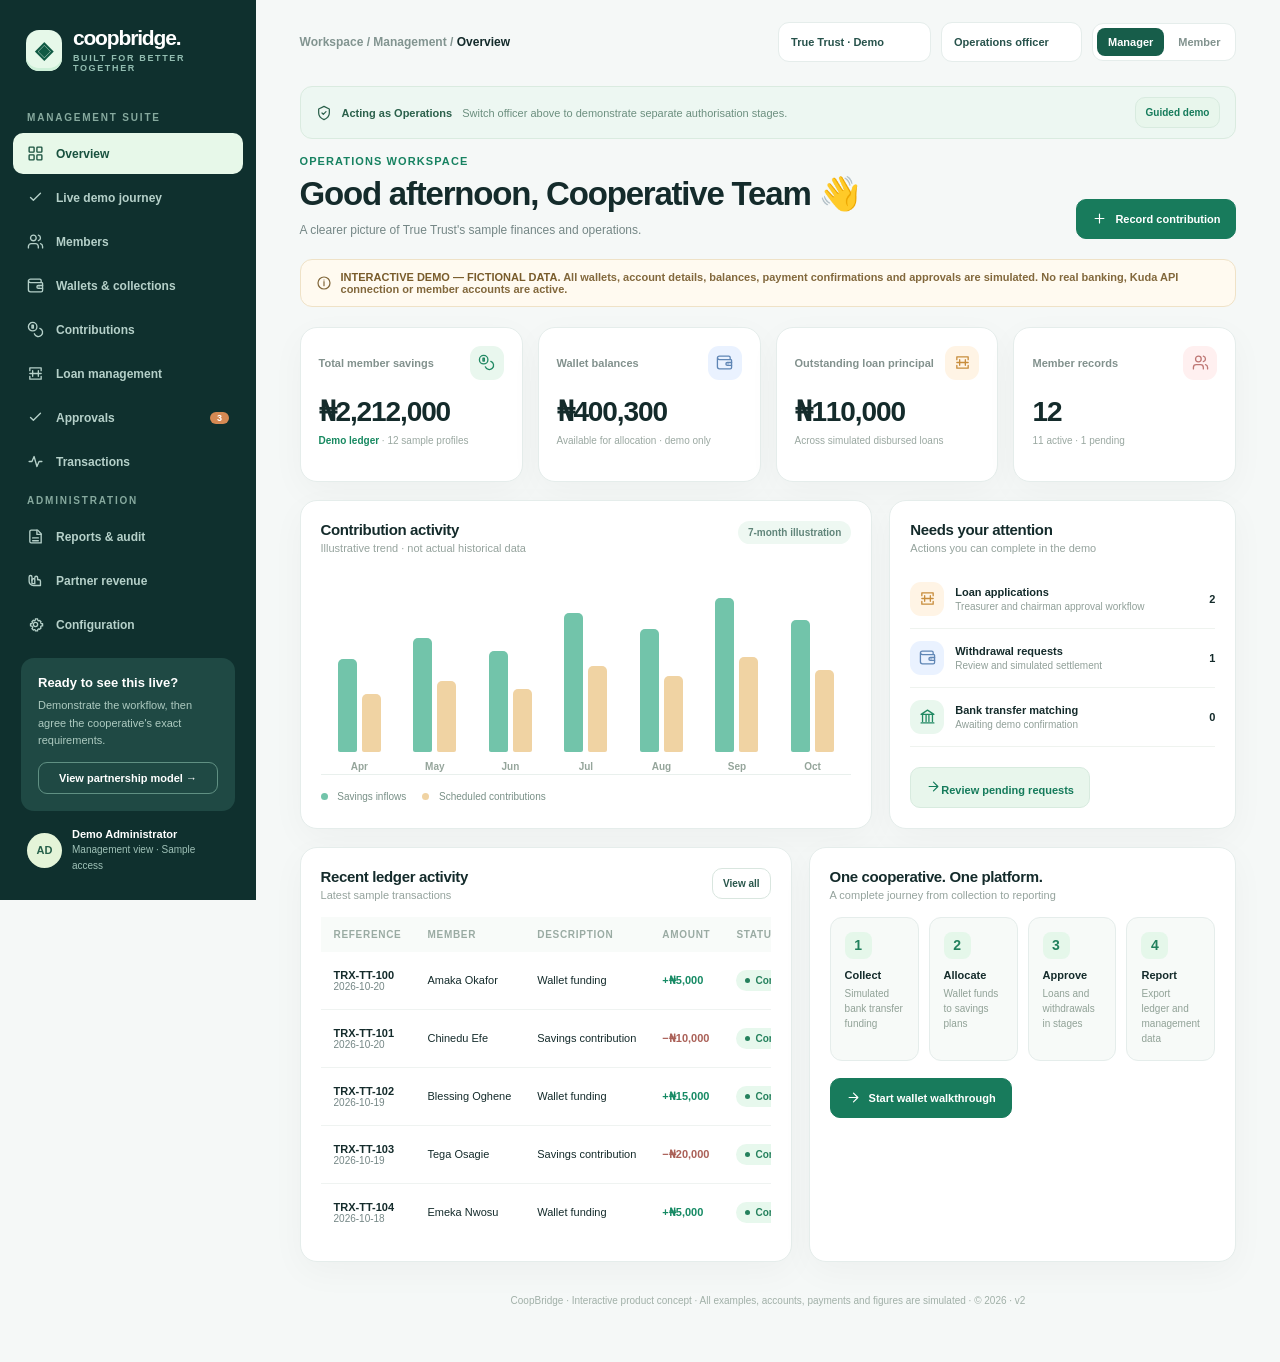
==== commit 57cce69d: "Upgrade CoopBridge Render demo with role-based sample workflows and guarantor consent" ====
--- a/coopbridge-demo/index.html
+++ b/coopbridge-demo/index.html
@@ -3,7 +3,7 @@
 <head>
 <meta charset="utf-8"><meta name="viewport" content="width=device-width,initial-scale=1,viewport-fit=cover"><meta name="theme-color" content="#0e2d2c">
 <meta name="description" content="CoopBridge: cooperative management, member wallets, savings and loan workflows. Interactive demonstration with sample data.">
-<title>CoopBridge — Interactive Cooperative Platform Demonstration</title>
+<title>CoopBridge — Real-Flow Cooperative Demo</title>
 <style>
 :root{--ink:#142b2b;--muted:#758786;--line:#e5edeb;--bg:#f5f8f7;--primary:#167b60;--primary-dark:#0e483d;--sidebar:#0f302e;--light:#e9f8f1;--blue:#4b7cac;--warn:#a57123;--red:#b6534f;--shadow:0 10px 35px rgba(5,35,30,.035);--radius:17px}*{box-sizing:border-box}html,body{margin:0;min-height:100%;background:var(--bg);color:var(--ink);font-family:'DM Sans','Manrope',Arial,sans-serif;font-size:14px}button,input,select,textarea{font:inherit}button{cursor:pointer}button:disabled{cursor:not-allowed;opacity:.5}a{color:inherit;text-decoration:none}a:hover{text-decoration:underline}.app{min-height:100vh}.sidebar{width:256px;position:fixed;inset:0 auto 0 0;background:var(--sidebar);z-index:50;color:white;display:flex;flex-direction:column;padding:25px 13px 16px}.brand{display:flex;align-items:center;gap:11px;margin:2px 13px 26px}.mark{width:41px;height:41px;display:grid;place-items:center;border-radius:13px;background:#e6f8e9;color:#105943;font-size:23px;font-weight:900;box-shadow:inset 0 -3px #cdf0d8}.brand h1{font-size:21px;letter-spacing:-1.15px;line-height:1;margin:0}.brand span{display:block;color:#92bcb0;font-size:9px;text-transform:uppercase;letter-spacing:1.65px;font-weight:800;margin-top:5px}.nav-group{font-size:10px;font-weight:800;letter-spacing:1.8px;margin:13px 14px 10px;color:#86a99e}.side-nav{display:grid;gap:3px}.nav-button{background:transparent;border:0;text-align:left;display:flex;align-items:center;gap:12px;color:#b5d0c9;padding:12px 14px;border-radius:10px;font-size:12px;font-weight:750}.nav-button:hover{background:#1c4641;color:white}.nav-button.active{background:#e7f8e9;color:#18513e}.nav-button svg{width:17px;height:17px;stroke-width:1.9}.nav-button small{margin-left:auto;background:#d58953;color:#fff;border-radius:14px;padding:1px 7px;font-size:9px}.side-foot{margin-top:auto;padding:8px}.side-foot .mini-card{background:#1f4944;padding:17px;border-radius:13px}.side-foot h4{margin:0 0 7px;font-size:13px}.side-foot p{font-size:11px;color:#adcac0;line-height:1.6;margin:0 0 12px}.side-foot button{width:100%;border:1px solid #609083;background:transparent;border-radius:9px;padding:9px;color:white;font-size:11px;font-weight:800}.side-profile{display:flex;align-items:center;gap:10px;padding:17px 6px 4px}.avatar{height:35px;width:35px;display:grid;place-items:center;border-radius:50%;background:#e4f4d8;color:#26604a;font-size:11px;font-weight:900;flex-shrink:0}.side-profile b{display:block;font-size:11px}.side-profile small{color:#9fc1b7;font-size:10px}.content{margin-left:256px;min-height:100vh;padding:22px clamp(16px,3.4vw,52px) 56px}.topbar{display:flex;align-items:center;justify-content:space-between;gap:14px;padding-bottom:24px}.crumb{color:#829490;font-size:12px;font-weight:700}.crumb strong{color:var(--ink)}.top-right{display:flex;align-items:center;gap:10px}.field-mini{padding:10px 32px 10px 12px;appearance:none;background:#fff;border:1px solid var(--line);border-radius:11px;color:#27524b;font-size:11px;font-weight:800;max-width:205px;min-height:40px}.role-switch{display:flex;gap:3px;border:1px solid var(--line);padding:4px;background:#fff;border-radius:11px}.role-switch button{border:0;background:transparent;color:#81928e;border-radius:8px;font-size:11px;padding:8px 11px;font-weight:850}.role-switch button.active{color:white;background:#175d4a}.mobile-menu{display:none}.circle-btn{display:inline-grid;place-items:center;background:white;border:1px solid var(--line);border-radius:11px;width:40px;height:40px}.circle-btn svg{width:17px;height:17px}.page-head{display:flex;justify-content:space-between;align-items:flex-end;gap:14px;margin:4px 0 20px}.eyebrow{color:#178261;font-size:11px;text-transform:uppercase;letter-spacing:1.1px;font-weight:900;margin:0 0 7px}.page-head h2{font-size:clamp(24px,3vw,33px);font-weight:800;letter-spacing:-1.2px;margin:0;line-height:1.2}.page-head p{color:var(--muted);font-size:12px;margin:7px 0 0;line-height:1.5}.head-actions{display:flex;gap:9px;flex-wrap:wrap}.btn{display:inline-flex;justify-content:center;align-items:center;gap:8px;border-radius:10px;padding:11px 15px;min-height:40px;background:#fff;border:1px solid #d9e6df;color:#29564b;font-weight:850;font-size:11px;white-space:nowrap}.btn svg{width:15px;height:15px}.btn-primary{background:#187b5c;border-color:#187b5c;color:white}.btn-primary:hover{background:#0f6249}.btn-dark{background:#123c36;color:white;border-color:#123c36}.btn-soft{background:#e8f6ec;color:#157b5b;border-color:#d8ebdf}.btn-red{color:#ad554e;background:#fff1ee;border-color:#f4d3d1}.btn-xs{padding:7px 10px;min-height:31px;font-size:10px}.demo-bar{background:#fffaf0;border:1px solid #efe2c7;border-radius:12px;padding:11px 15px;display:flex;gap:9px;align-items:center;color:#82683c;font-size:11px;font-weight:650;margin-bottom:20px}.demo-bar svg{width:16px;height:16px;flex-shrink:0}.demo-bar b{color:#795c2b}.kpi-grid{display:grid;grid-template-columns:repeat(4,minmax(0,1fr));gap:15px;margin-bottom:18px}.kpi{min-height:155px;background:white;border:1px solid var(--line);border-radius:var(--radius);padding:18px;box-shadow:var(--shadow)}.kpi .kpi-title{display:flex;align-items:center;justify-content:space-between;gap:9px;font-size:11px;font-weight:800;color:#82918d}.glyph{height:34px;width:34px;display:grid;place-items:center;background:#e9f7ee;color:#218963;border-radius:11px}.glyph svg{width:17px;height:17px}.glyph.amber{background:#fff4e5;color:#c88d3c}.glyph.blue{background:#eaf2ff;color:#5f86b5}.glyph.rose{background:#fff0f0;color:#be7774}.kpi .value{font-size:clamp(21px,2.4vw,28px);font-weight:900;letter-spacing:-1.1px;line-height:1.3;margin-top:14px;white-space:nowrap}.kpi .desc{color:#9aa8a1;font-size:10px;margin-top:5px}.trend{color:#178960;font-weight:850}.dash-grid{display:grid;grid-template-columns:minmax(0,1.65fr) minmax(260px,1fr);gap:17px;margin-bottom:18px}.panel{background:white;border:1px solid var(--line);border-radius:var(--radius);box-shadow:var(--shadow);padding:20px;min-width:0}.panel h3{font-size:15px;letter-spacing:-.35px;margin:0 0 4px}.panel p.subtitle{font-size:11px;color:#95a39d;margin:0}.panel-header{display:flex;align-items:flex-start;justify-content:space-between;gap:14px;margin-bottom:16px}.minor{font-size:11px;color:#83968e}.visual-bars{height:205px;display:grid;grid-template-columns:repeat(7,1fr);align-items:end;gap:14px;padding:14px 8px 2px;border-bottom:1px solid #e9f0ed}.bar-col{display:flex;flex-direction:column;justify-content:flex-end;align-items:center;gap:9px;height:100%;position:relative}.bar-pair{height:calc(100% - 25px);width:100%;display:flex;align-items:flex-end;justify-content:center;gap:5px}.bar{width:19px;max-width:40%;background:#72c4aa;border-radius:5px 5px 2px 2px}.bar.alt{background:#f0d3a3}.bar-col small{font-weight:850;color:#95a59b;font-size:10px}.legend{display:flex;gap:16px;color:#799087;font-size:10px;margin-top:16px}.legend i{display:inline-block;width:7px;height:7px;border-radius:50%;background:#72c4aa;margin-right:7px}.legend .alt{background:#f0d3a3}.task{display:flex;align-items:center;gap:11px;padding:12px 0;border-bottom:1px solid #eff3ef}.task:last-child{border:0}.task .title{font-size:11px;font-weight:850}.task .info{font-size:10px;color:#91a099;margin-top:3px}.task .trailing{font-size:11px;font-weight:850;margin-left:auto;white-space:nowrap}.section-grid{display:grid;grid-template-columns:1.15fr 1fr;gap:17px}.table-wrap{overflow:auto;max-width:100%}.table{width:100%;border-collapse:collapse;white-space:nowrap;text-align:left}.table th{font-size:10px;color:#9aaba3;font-weight:900;text-transform:uppercase;letter-spacing:.7px;background:#f8fbf9;padding:12px 13px}.table td{padding:13px;border-bottom:1px solid #eff3f1;font-size:11px}.table tr:last-child td{border:0}.table tr:hover td{background:#fcfefd}.person{display:flex;align-items:center;gap:9px}.initials{height:33px;width:33px;border-radius:10px;background:#e7eaf6;color:#6a6d9c;display:grid;place-items:center;font-weight:900;font-size:10px;flex-shrink:0}.initials.g2{background:#e3f4e9;color:#4a8563}.initials.g3{background:#fff1df;color:#a27c43}.initials.g4{background:#f9e7f1;color:#ab6f93}.person b{font-size:11px}.person span{display:block;color:#94a39d;font-size:10px;margin-top:3px}.status{border-radius:30px;display:inline-flex;align-items:center;gap:5px;background:#e7f8ed;color:#2c815e;padding:5px 9px;font-size:10px;font-weight:850}.status:before{content:"";height:5px;width:5px;background:currentColor;border-radius:50%}.status.pending,.status.requested,.status.awaiting{background:#fff5e7;color:#b78234}.status.review,.status.treasurer-approved{background:#edf4ff;color:#6084b6}.status.declined,.status.rejected{background:#fff0ee;color:#b85d58}.status.disbursed,.status.approved,.status.completed,.status.active,.status.settled{background:#e7f8ed;color:#25815d}.status.hold{background:#fff5e7;color:#b78234}.toolbar{display:flex;align-items:center;gap:9px;flex-wrap:wrap;margin-bottom:17px}.search{flex:1;min-width:180px;border-radius:11px;border:1px solid var(--line);background:white;display:flex;align-items:center;gap:8px;padding:0 12px;height:43px}.search svg{width:16px;height:16px;color:#91a9a1}.search input{width:100%;border:0;outline:0;min-width:0;color:var(--ink);background:transparent;font-size:12px}.filter-select{height:43px;border-radius:10px;padding:0 12px;border:1px solid var(--line);background:white;color:#3b5852;font-size:11px;font-weight:700}.pill-tabs{display:flex;gap:7px;flex-wrap:wrap;margin-bottom:17px}.pill-tabs button{border:1px solid var(--line);border-radius:10px;padding:9px 12px;background:white;color:#82968b;font-size:11px;font-weight:850}.pill-tabs button.active{background:#133c35;border-color:#133c35;color:#fff}.flex{display:flex;align-items:center;gap:12px}.between{justify-content:space-between}.muted{color:var(--muted)}.amount-pos{color:#168a64;font-weight:850}.amount-neg{color:#aa6057;font-weight:850}.empty{padding:42px 15px;text-align:center;color:#93a49e}.empty strong{display:block;margin:9px 0;color:#536c62}.link-btn{color:#167b5b;background:transparent;border:0;font-size:11px;font-weight:850;display:inline-flex;align-items:center;gap:4px;padding:4px}.two-col{display:grid;grid-template-columns:1fr 1fr;gap:16px}.three-col{display:grid;grid-template-columns:repeat(3,1fr);gap:16px}.wallet-card{border-radius:19px;min-height:205px;padding:23px;background:linear-gradient(125deg,#113e36 0%,#19715b 100%);color:white;position:relative;overflow:hidden}.wallet-card:after{content:'';position:absolute;right:-67px;top:-110px;width:250px;height:250px;border-radius:50%;border:55px solid #ffffff16}.wallet-card small{font-size:11px;color:#c4e2d6}.wallet-card .huge{font-size:33px;letter-spacing:-1.2px;font-weight:900;margin:18px 0 17px}.wallet-card .wallet-actions{display:flex;gap:7px;flex-wrap:wrap;position:relative;z-index:1}.wallet-card button{border:1px solid #ffffff5f;background:#ffffff23;color:white;font-weight:800;border-radius:8px;padding:9px 10px;font-size:10px}.wallet-card button:first-child{background:white;color:#18674e;border-color:white}.info-card{border-radius:15px;background:#f4f9f6;padding:16px;border:1px solid #e0eee5}.info-card strong{display:block;font-size:13px;margin-bottom:6px}.info-card p{color:#7d9386;font-size:11px;line-height:1.65;margin:0}.flow-steps{display:grid;grid-template-columns:repeat(4,1fr);gap:10px;margin-top:14px}.flow-step{background:#f7faf8;border:1px solid var(--line);border-radius:12px;padding:14px;position:relative}.flow-step .num{height:27px;width:27px;border-radius:8px;display:grid;place-items:center;background:#e5f7ea;color:#21815d;font-weight:900;margin-bottom:10px}.flow-step strong{display:block;font-size:11px}.flow-step small{display:block;color:#91a297;font-size:10px;line-height:1.5;margin-top:5px}.faux-acct{background:#f6faf8;border:1px dashed #a7beb4;border-radius:12px;padding:17px;margin:14px 0}.faux-acct strong{font-size:23px;letter-spacing:2px;color:#315b51;display:block}.faux-acct small{display:block;color:#7b958a;margin-bottom:7px}.faux-acct em{font-size:10px;font-style:normal;color:#ba574d;font-weight:900}.loan-card{border:1px solid var(--line);background:#fff;border-radius:16px;padding:19px;min-width:0}.loan-card .loan-amount{font-size:24px;font-weight:900;letter-spacing:-.8px;margin:12px 0 5px}.loan-card hr{border:0;border-top:1px solid var(--line);margin:14px 0}.loan-card .detail-row{display:flex;justify-content:space-between;gap:12px;color:#8c9f93;font-size:11px;margin:10px 0}.loan-card .detail-row b{color:#3c6155}.data-pairs{display:grid;grid-template-columns:1fr 1fr;gap:15px}.data-pair{border:1px solid var(--line);background:#fff;border-radius:11px;padding:15px}.data-pair span{color:#91a29c;font-size:10px;display:block}.data-pair b{font-size:15px;display:block;margin-top:7px}.big-number{font-size:30px;letter-spacing:-1px;font-weight:900}.note{font-size:11px;line-height:1.65;color:#80918b}.proposal-box{padding:25px;background:linear-gradient(110deg,#153d37,#1b7558);color:white;border-radius:17px}.proposal-box small{color:#b5e1c8}.proposal-box h3{font-size:23px;letter-spacing:-.6px;margin:8px 0}.proposal-box p{color:#c2ded2;font-size:12px;line-height:1.65;max-width:650px}.rate-control{display:flex;align-items:center;gap:12px;flex-wrap:wrap}.rate-control select,.rate-control input{border-radius:10px;border:1px solid var(--line);background:white;padding:10px;font-weight:800;min-width:90px;max-width:170px}.timeline{display:grid;gap:0}.timeline-item{display:flex;gap:12px;padding:0 0 18px}.timeline-dot{height:30px;width:30px;background:#e6f7ec;color:#16845f;border-radius:50%;display:grid;place-items:center;font-size:11px;font-weight:900;flex-shrink:0}.timeline-item>div:last-child{border-bottom:1px solid var(--line);flex:1;padding:3px 0 16px}.timeline-item strong{font-size:11px}.timeline-item p{font-size:10px;color:#8ea095;line-height:1.5;margin:5px 0 0}.settings-grid{display:grid;grid-template-columns:1fr 1fr;gap:13px}.settings-item{border:1px solid var(--line);border-radius:13px;padding:16px}.settings-item b{display:block;font-size:12px}.settings-item p{color:#8c9c94;font-size:11px;line-height:1.5}.settings-item small{display:block;color:#157a5a;font-weight:850}.modal-layer{position:fixed;inset:0;background:#0b29259c;z-index:150;display:grid;place-items:center;padding:15px}.modal{width:min(100%,530px);max-height:min(94vh,850px);overflow:auto;background:white;border-radius:20px;padding:26px;box-shadow:0 30px 100px #11251b55}.modal h3{font-size:21px;letter-spacing:-.8px;margin:0 0 5px}.modal .modal-desc{font-size:11px;color:#8a9c93;line-height:1.6;margin:0 0 21px}.form-group{margin:0 0 14px}.form-group label{display:block;color:#507166;font-size:11px;font-weight:850;margin:0 0 7px}.form-group input,.form-group select,.form-group textarea{width:100%;padding:12px 13px;border:1px solid #dce8e1;border-radius:10px;background:#fff;outline-color:#1b8965;color:#24413b;font-size:12px}.form-group textarea{min-height:80px;resize:vertical}.form-row{display:grid;grid-template-columns:1fr 1fr;gap:12px}.modal-actions{display:flex;justify-content:flex-end;gap:8px;padding-top:18px;border-top:1px solid var(--line);margin-top:17px}.modal-close{float:right;border:0;background:#eef4f0;border-radius:9px;height:31px;width:31px;color:#526e63;font-size:20px}.amount-preview{font-size:12px;border-radius:11px;background:#eef8f2;padding:13px;color:#49735e;margin-bottom:15px}.large-cta{display:block;margin-top:20px}.month-badge{font-size:10px;font-weight:800;color:#61857a;padding:6px 10px;background:#eef8f2;border-radius:30px}.pitch-banner{display:flex;align-items:center;justify-content:space-between;gap:15px;border:1px solid #d3e8da;padding:19px 21px;border-radius:14px;background:linear-gradient(90deg,#e9f8ed,#f6fcf8)}.pitch-banner h3{font-size:16px;margin:0 0 5px}.pitch-banner p{color:#7e9289;font-size:11px;margin:0}.member-hero{padding:26px;background:linear-gradient(115deg,#103d36,#237f60);border-radius:18px;color:white;margin-bottom:19px;display:flex;align-items:center;justify-content:space-between;gap:16px;overflow:hidden}.member-hero h2{font-size:27px;letter-spacing:-1px;margin:5px 0}.member-hero p{color:#c4e8d8;font-size:11px}.member-hero .avatar{height:48px;width:48px;font-size:14px}.scenario{border:1px solid #dcece3;border-radius:14px;padding:16px;background:#f9fcf9}.scenario strong{display:block;font-size:12px}.scenario p{font-size:11px;color:#83998c;line-height:1.6}.scenario .btn{margin-top:8px}.footline{text-align:center;color:#a1b0a8;font-size:10px;padding:33px 10px 0}.overlay{display:none}#toast{position:fixed;right:22px;bottom:20px;z-index:300;background:#153d34;color:#fff;padding:13px 18px;border-radius:11px;font-size:12px;box-shadow:0 9px 25px #0003;max-width:min(400px,90vw);display:none}#toast.show{display:block}#toast.error{background:#9d4b46}.hide-desktop{display:none}.badge-outline{font-size:10px;color:#6a8880;border:1px solid #dcebe2;border-radius:7px;padding:4px 8px;font-weight:750}.row-actions{display:flex;gap:6px;flex-wrap:wrap}.text-red{color:#ad5a53}.countdown{color:#618d77;font-size:10px;font-weight:800}.mobile-org{display:none}
 @media(max-width:1180px){.kpi-grid{grid-template-columns:repeat(2,1fr)}.dash-grid,.section-grid{grid-template-columns:1fr}.three-col{grid-template-columns:repeat(2,1fr)}}
@@ -13,6 +13,8 @@
 /* Desktop navigation shouldn't display the mobile drawer trigger. */
 @media(min-width:771px){.circle-btn.mobile-menu{display:none}}
 @media(max-width:770px){.visual-bars{gap:4px;padding-left:0;padding-right:0}.bar-col{min-width:0}.bar-pair{gap:3px;min-width:0}.bar{width:12px;max-width:42%}.table-wrap{width:100%;max-width:100%;overflow-x:auto;overscroll-behavior-x:contain}}
+
+.officer-banner{display:flex;align-items:center;gap:10px;padding:10px 15px;background:#edf7f2;border:1px solid #daebe0;border-radius:12px;margin-bottom:16px;font-size:11px;color:#2b604b}.officer-banner svg{width:16px;height:16px}.officer-banner span{color:#6c8f7f;flex:1}.journey-step{display:flex;align-items:center;gap:12px;padding:15px 0;border-bottom:1px solid #e9f0eb;min-width:0}.journey-step:last-child{border-bottom:0}.journey-check{width:32px;height:32px;background:#e8f6ec;color:#157b5b;display:grid;place-items:center;border-radius:11px;flex-shrink:0}.journey-check svg{width:16px;height:16px}.journey-step>div{flex:1;min-width:0}.journey-step b{font-size:12px}.journey-step p{font-size:11px;color:#7d8e86;line-height:1.55;margin:5px 0 0}.row-actions{display:flex;gap:6px;flex-wrap:wrap;justify-content:flex-end}@media(max-width:1050px){.top-right{flex-wrap:wrap;justify-content:flex-end}.field-mini{max-width:150px}.journey-step{align-items:flex-start}.journey-step .btn{margin-top:4px}}@media(max-width:650px){.officer-banner{flex-wrap:wrap}.officer-banner span{width:100%;flex:auto}.field-mini{min-width:0;max-width:calc(50vw - 45px);padding:10px;font-size:10px}.journey-step .btn{max-width:115px;white-space:normal}}
 </style>
 </head>
 <body>
@@ -30,11 +32,18 @@
 const configs={truetrust:{name:'True Trust Multipurpose Cooperative',short:'True Trust',place:'Effurun · Warri',prefix:'TT'},desire:{name:'Desire Youth Multipurpose Cooperative',short:'Desire Youth',place:'Ogunu · Warri',prefix:'DY'}};
 const names=['Amaka Okafor','Chinedu Efe','Blessing Oghene','Tega Osagie','Emeka Nwosu','Vivian Ovie','Samuel Aghogho','Rita Ibru','Daniel Edafe','Gloria Ufuoma','Favour Oboro','Michael Edeki'];
 function seed(org){const cf=configs[org],members=names.map((name,i)=>({id:`${cf.prefix}-${String(i+1).padStart(3,'0')}`,name,phone:'0800 000 '+String(1000+i),plan:i%3===0?'Daily Thrift':i%3===1?'Weekly Savings':'Monthly Savings',wallet:[18500,62000,4000,38000,15000,78000,7500,22000,12500,50000,1800,91000][i],savings:[210000,145000,85000,320000,275000,192000,135000,66000,240000,184000,55000,305000][i],shares:[10000,10000,20000,10000,30000,10000,10000,10000,25000,10000,5000,25000][i],status:i===11?'Pending':'Active',joined:`2026-${String(2+(i%7)).padStart(2,'0')}-${String(10+(i%14)).padStart(2,'0')}`}));const transactions=members.slice(0,10).map((m,i)=>({id:`TRX-${cf.prefix}-${String(100+i)}`,memberId:m.id,type:i%2?'Savings contribution':'Wallet funding',amount:5000+(i%4)*5000,kind:i%2?'out':'in',status:'Completed',date:`2026-10-${String(20-Math.floor(i/2)).padStart(2,'0')}`,memo:'Sample historical entry'}));return{members,transactions,loans:[{id:`LN-${cf.prefix}-081`,memberId:members[1].id,amount:150000,remaining:110000,term:6,guarantor:members[3].name,purpose:'Business expansion',status:'Disbursed',date:'2026-09-12'},{id:`LN-${cf.prefix}-082`,memberId:members[4].id,amount:90000,remaining:90000,term:4,guarantor:members[2].name,purpose:'School fees',status:'Pending',date:'2026-10-18'},{id:`LN-${cf.prefix}-083`,memberId:members[7].id,amount:250000,remaining:250000,term:12,guarantor:members[5].name,purpose:'Small business capital',status:'Treasurer approved',date:'2026-10-19'}],withdrawals:[{id:`WD-${cf.prefix}-021`,memberId:members[2].id,amount:3000,bank:'Member bank account (sample)',status:'Pending',date:'2026-10-20'}],deposits:[],audit:[{id:'A1',event:'Demo workspace initialised',actor:'Demo system',at:'2026-10-20 09:00'}],settings:{weekly:10000,monthly:30000,share:10000},partnerShare:250,pilotMembers:200,memberIndex:0}};
-let db={};try{db=JSON.parse(localStorage.getItem('coopbridge_prospect_v5')||'{}')}catch{}
+let actorRole="Operations";
+let db={};try{db=JSON.parse(localStorage.getItem('coopbridge_prospect_v6')||'{}')}catch{}
 for(const k of Object.keys(configs))if(!db[k]||!Array.isArray(db[k].members))db[k]=seed(k);
 const query=new URLSearchParams(location.search);let org=query.get('org')==='desire'?'desire':'truetrust',role='admin',page='overview',filter='',loanTab='all',memberPage='home',drawer=false;
 function d(){return db[org]}
-function save(){try{localStorage.setItem('coopbridge_prospect_v5',JSON.stringify(db))}catch(e){toast('Local storage unavailable; changes will be lost after closing.',true)}}
+function requireOfficer(which){if(role!=='admin'||actorRole!==which){toast(`Switch to the ${which} officer to complete this stage.`,true);return false}return true}
+function ownMember(id){if(role==='member'&&member().id!==id){toast('Members may only operate their own sample account.',true);return false}return true}
+function setMemberById(id){const idx=d().members.findIndex(m=>m.id===id);if(idx>=0){d().memberIndex=idx;save();switchRole('member')}}
+function setOfficer(which){role='admin';actorRole=which;page='approvals';render()}
+function demoStep(title,description,action,label){return `<div class="journey-step"><span class="journey-check">${ico('check')}</span><div><b>${title}</b><p>${description}</p></div>${btn(label,action,'btn btn-xs btn-primary','arrow')}</div>`}
+function journeyPage(){const a=d(),open=a.deposits.filter(x=>x.status==='Awaiting confirmation').length,guar=a.loans.filter(x=>x.status==='Guarantor pending').length,waiting=a.loans.filter(x=>['Pending','Treasurer approved','Approved'].includes(x.status)).length;return `${header('A full cooperative journey','Follow an actual sequence of actions, with separate sample roles and updated records.',btn('Reset demo to beginning','resetDemo()','btn btn-soft','refresh'),'GUIDED DEMONSTRATION')}${journeyNotice}<div class="kpi-grid">${stat('Pending bank references',open,'Ready for treasurer reconciliation','bank')}${stat('Guarantor requests',guar,'Member consent step','users','blue')}${stat('Loans in workflow',waiting,'Review → approval → payout','loans','amber')}${stat('Audit trail events',a.audit.length,'Updated with each action','report','rose')}</div><div class="two-col">${panel('Walkthrough · member journey','Perform each step, then return to this page.',demoStep('01 · Enrol a member','Operations captures member details and approves the profile.',"actorRole='Operations';navigate('members')",'Members')+demoStep('02 · Member makes a funding request','Switch to Member and create a transfer reference. It starts Pending.',"switchRole('member');navigate('mywallet')",'Member wallet')+demoStep('03 · Treasurer reconciles payment','Switch to Treasurer to confirm a unique mock bank event. The wallet increases once.',"actorRole='Treasurer';switchRole('admin');navigate('wallets')",'Reconcile')+demoStep('04 · Allocate money to thrift or shares','Member chooses contribution plan; the wallet decreases and savings increase.',"switchRole('member');navigate('mysavings')",'Contribute')+demoStep('05 · Submit a loan and obtain guarantor consent','A different member accepts the guarantee before officers review.',"switchRole('member');navigate('myloans')",'Request loan'))}${panel('Walkthrough · controls & decisions','Follow the hand-offs and produce an auditable report.',demoStep('06 · Treasurer reviews request','Checks guarantor acceptance and recommends a loan.',"setOfficer('Treasurer')",'Review')+demoStep('07 · Chairman authorises','An independent role approves the recommended loan.',"setOfficer('Chairman')",'Authorise')+demoStep('08 · Treasurer stages disbursement','Treasurer completes a simulated wallet credit after approval.',"setOfficer('Treasurer')",'Disburse')+demoStep('09 · Repayment and statement','Switch to Member, repay from available wallet and download statement.',"switchRole('member');navigate('myloans')",'Repay')+demoStep('10 · Reports and commercial proposal','Review transaction and audit records, then proposed ₦500/member fee.',"actorRole='Operations';navigate('reports')",'Reports'))}</div><div class="pitch-banner" style="margin-top:18px"><div><h3>Two potential partner workspaces</h3><p>Switch between True Trust and Desire Youth at the top. Their fictional member data remains separate in this browser.</p></div>${btn('Open proposed revenue model',"navigate('partnership')",'btn btn-primary','arrow')}</div>`}
+function save(){try{localStorage.setItem('coopbridge_prospect_v6',JSON.stringify(db))}catch(e){toast('Local storage unavailable; changes will be lost after closing.',true)}}
 function member(){return d().members[d().memberIndex]||d().members[0]}
 function mById(id){return d().members.find(m=>m.id===id)}
 function log(event,who='Demo administrator'){d().audit.unshift({id:ident('A'),event,actor:who,at:new Date().toLocaleString('en-GB')});d().audit=d().audit.slice(0,70)}
@@ -42,33 +51,34 @@
 function changeOrg(v){org=v;page=role==='admin'?'overview':'home';filter='';try{const u=new URL(location.href);u.searchParams.set('org',v);history.replaceState(null,'',u)}catch{}render()}
 function switchRole(v){role=v;page=v==='admin'?'overview':'home';filter='';render()}
 function navigate(v){page=v;filter='';drawer=false;render();scrollTo({top:0,behavior:'smooth'})}
-const adminNav=[['overview','Overview','dashboard'],['members','Members','users'],['wallets','Wallets & collections','wallet'],['savings','Contributions','coins'],['loans','Loan management','loans'],['approvals','Approvals','check'],['transactions','Transactions','activity'],['reports','Reports & audit','report'],['partnership','Partner revenue','hand'],['settings','Configuration','gear']];
+const adminNav=[['overview','Overview','dashboard'],['journey','Live demo journey','check'],['members','Members','users'],['wallets','Wallets & collections','wallet'],['savings','Contributions','coins'],['loans','Loan management','loans'],['approvals','Approvals','check'],['transactions','Transactions','activity'],['reports','Reports & audit','report'],['partnership','Partner revenue','hand'],['settings','Configuration','gear']];
 const memberNav=[['home','My dashboard','dashboard'],['mywallet','My wallet','wallet'],['mysavings','My savings','coins'],['myloans','My loans','loans'],['myactivity','Activity & statements','receipt'],['myprofile','My profile','users']];
 function stat(title,value,sub,icon='wallet',tone=''){return `<div class="kpi"><div class="kpi-title"><span>${E(title)}</span><span class="glyph ${tone}">${ico(icon)}</span></div><div class="value">${value}</div><div class="desc">${sub}</div></div>`}
 function badge(v){return `<span class="status ${String(v).toLowerCase().replace(/\s+/g,'-')}">${E(v)}</span>`}
 function avatar(name,n=0){return `<div class="initials g${n%4+1}">${E(name.split(' ').map(x=>x[0]).slice(0,2).join(''))}</div>`}
 function person(m,i=0){return `<div class="person">${avatar(m.name,i)}<div><b>${E(m.name)}</b><span>${E(m.id)}</span></div></div>`}
-function transactionRow(t){let m=mById(t.memberId);return `<tr><td><strong>${E(t.id)}</strong><div class="muted" style="font-size:10px">${E(t.date)}</div></td><td>${m?E(m.name):'—'}</td><td>${E(t.type)}</td><td class="${t.kind==='in'?'amount-pos':'amount-neg'}">${t.kind==='in'?'+':'−'}${fmt(t.amount)}</td><td>${badge(t.status)}</td></tr>`}
+function transactionRow(t){let m=mById(t.memberId);return `<tr><td><strong>${E(t.id)}</strong><div class="muted" style="font-size:10px">${E(t.date)}</div></td><td>${m?E(m.name):'—'}</td><td>${E(t.type)}</td><td class="${t.kind==='in'?'amount-pos':'amount-neg'}">${t.kind==='in'?'+':'−'}${fmt(t.amount)}</td><td>${badge(t.status)}</td><td>${btn('Receipt',`receipt('${t.id}')`,'btn btn-xs')}</td></tr>`}
 function table(head,body){return `<div class="table-wrap"><table class="table"><thead><tr>${head.map(x=>`<th>${x}</th>`).join('')}</tr></thead><tbody>${body||`<tr><td colspan="${head.length}" class="empty">Nothing here yet. Try an action in the demo.</td></tr>`}</tbody></table></div>`}
 function panel(title,sub,body,action=''){return `<section class="panel"><div class="panel-header"><div><h3>${title}</h3>${sub?`<p class="subtitle">${sub}</p>`:''}</div>${action}</div>${body}</section>`}
 function btn(text,action,cls='btn',iconName=''){return `<button type="button" class="${cls}" onclick="${action}">${iconName?ico(iconName):''}${text}</button>`}
 function header(title,sub,action='',eyebrow='OPERATIONS WORKSPACE'){return `<div class="page-head"><div><div class="eyebrow">${eyebrow}</div><h2>${title}</h2><p>${sub}</p></div>${action?`<div class="head-actions">${action}</div>`:''}</div>`}
+const journeyNotice='<div class="demo-bar">'+ico('shield')+'<div><b>REAL-WORLD WORKFLOW, SIMULATED FUNDS:</b> Separate officer stages, member consent, wallet settlement and statements are demonstrated with fictional data. Authentication, Kuda collection, real banking and ledger security need a production backend.</div></div>';
 const notice=`<div class="demo-bar">${ico('info')}<div><b>INTERACTIVE DEMO — FICTIONAL DATA.</b> All wallets, account details, balances, payment confirmations and approvals are simulated. No real banking, Kuda API connection or member accounts are active.</div></div>`;
-function renderSide(){const navs=role==='admin'?adminNav:memberNav;return `<div class="overlay ${drawer?'open':''}" onclick="drawer=false;render()"></div><aside class="sidebar ${drawer?'open':''}"><div class="brand"><div class="mark">◈</div><div><h1>coopbridge.</h1><span>Built for better together</span></div></div><div class="nav-group">${role==='admin'?'MANAGEMENT SUITE':'MEMBER SPACE'}</div><nav class="side-nav">${navs.slice(0,role==='admin'?7:6).map(([id,title,icon])=>`<button class="nav-button ${page===id?'active':''}" onclick="navigate('${id}')">${ico(icon)}${title}${id==='approvals'&&countPending()?`<small>${countPending()}</small>`:''}</button>`).join('')}</nav>${role==='admin'?`<div class="nav-group">ADMINISTRATION</div><nav class="side-nav">${adminNav.slice(7).map(([id,title,icon])=>`<button class="nav-button ${page===id?'active':''}" onclick="navigate('${id}')">${ico(icon)}${title}</button>`).join('')}</nav>`:''}<div class="side-foot"><div class="mini-card"><h4>Ready to see this live?</h4><p>Demonstrate the workflow, then agree the cooperative's exact requirements.</p><button onclick="navigate('${role==='admin'?'partnership':'myprofile'}')">${role==='admin'?'View partnership model':'View my membership'} →</button></div><div class="side-profile"><div class="avatar">${role==='admin'?'AD':'AO'}</div><div><b>${role==='admin'?'Demo Administrator':E(member().name)}</b><small>${role==='admin'?'Management view':'Member view'} · Sample access</small></div></div></div></aside>`}
+function renderSide(){const navs=role==='admin'?adminNav:memberNav;return `<div class="overlay ${drawer?'open':''}" onclick="drawer=false;render()"></div><aside class="sidebar ${drawer?'open':''}"><div class="brand"><div class="mark">◈</div><div><h1>coopbridge.</h1><span>Built for better together</span></div></div><div class="nav-group">${role==='admin'?'MANAGEMENT SUITE':'MEMBER SPACE'}</div><nav class="side-nav">${navs.slice(0,role==='admin'?8:6).map(([id,title,icon])=>`<button class="nav-button ${page===id?'active':''}" onclick="navigate('${id}')">${ico(icon)}${title}${id==='approvals'&&countPending()?`<small>${countPending()}</small>`:''}</button>`).join('')}</nav>${role==='admin'?`<div class="nav-group">ADMINISTRATION</div><nav class="side-nav">${adminNav.slice(8).map(([id,title,icon])=>`<button class="nav-button ${page===id?'active':''}" onclick="navigate('${id}')">${ico(icon)}${title}</button>`).join('')}</nav>`:''}<div class="side-foot"><div class="mini-card"><h4>Ready to see this live?</h4><p>Demonstrate the workflow, then agree the cooperative's exact requirements.</p><button onclick="navigate('${role==='admin'?'partnership':'myprofile'}')">${role==='admin'?'View partnership model':'View my membership'} →</button></div><div class="side-profile"><div class="avatar">${role==='admin'?'AD':'AO'}</div><div><b>${role==='admin'?'Demo Administrator':E(member().name)}</b><small>${role==='admin'?'Management view':'Member view'} · Sample access</small></div></div></div></aside>`}
 function countPending(){return d().loans.filter(l=>['Pending','Treasurer approved','Approved'].includes(l.status)).length+d().withdrawals.filter(w=>['Pending','Treasurer approved','Approved'].includes(w.status)).length+d().deposits.filter(w=>w.status==='Awaiting confirmation').length}
-function renderTop(){return `<div class="topbar"><button class="circle-btn mobile-menu" onclick="drawer=!drawer;render()" aria-label="Toggle menu">${ico('menu')}</button><div class="crumb">Workspace <span> / </span> ${role==='admin'?'Management':'Member'} <span> / </span><strong>${E((role==='admin'?adminNav:memberNav).find(x=>x[0]===page)?.[1]||'Overview')}</strong></div><div class="top-right"><select aria-label="Cooperative" class="field-mini" onchange="changeOrg(this.value)"><option value="truetrust" ${org==='truetrust'?'selected':''}>True Trust · Demo</option><option value="desire" ${org==='desire'?'selected':''}>Desire Youth · Demo</option></select><div class="role-switch"><button class="${role==='admin'?'active':''}" onclick="switchRole('admin')">Manager</button><button class="${role==='member'?'active':''}" onclick="switchRole('member')">Member</button></div></div></div>`}
-function render(){const mapping={overview:overview,members:membersPage,wallets:walletsPage,savings:savingsPage,loans:loansPage,approvals:approvalsPage,transactions:transactionsPage,reports:reportsPage,partnership:partnershipPage,settings:settingsPage,home:memberHome,mywallet:memberWallet,mysavings:memberSavings,myloans:memberLoans,myactivity:memberActivity,myprofile:memberProfile};$('#app').innerHTML=`<div class="app">${renderSide()}<main class="content">${renderTop()}${(mapping[page]||overview)()}<div class="footline">CoopBridge · Interactive product concept · All examples, accounts, payments and figures are simulated · © 2026</div></main></div>`;const q=$('#search-input');if(q){q.focus();q.setSelectionRange(q.value.length,q.value.length)}}
+function renderTop(){const off=role==='admin'?`<select aria-label="Active demo officer" id="officer-select" class="field-mini" onchange="actorRole=this.value;render()"><option value="Operations" ${actorRole==='Operations'?'selected':''}>Operations officer</option><option value="Treasurer" ${actorRole==='Treasurer'?'selected':''}>Treasurer</option><option value="Chairman" ${actorRole==='Chairman'?'selected':''}>Chairman</option></select>`:`<select aria-label="Active sample member" id="demo-member-select" class="field-mini" onchange="d().memberIndex=+this.value;save();render()">${d().members.map((m,i)=>`<option value="${i}" ${i===d().memberIndex?'selected':''}>${E(m.name)}</option>`).join('')}</select>`;return `<div class="topbar"><button class="circle-btn mobile-menu" onclick="drawer=!drawer;render()" aria-label="Toggle menu">${ico('menu')}</button><div class="crumb">Workspace <span> / </span> ${role==='admin'?'Management':'Member'} <span> / </span><strong>${E((role==='admin'?adminNav:memberNav).find(x=>x[0]===page)?.[1]||'Overview')}</strong></div><div class="top-right"><select aria-label="Cooperative" class="field-mini" onchange="changeOrg(this.value)"><option value="truetrust" ${org==='truetrust'?'selected':''}>True Trust · Demo</option><option value="desire" ${org==='desire'?'selected':''}>Desire Youth · Demo</option></select>${off}<div class="role-switch"><button class="${role==='admin'?'active':''}" onclick="switchRole('admin')">Manager</button><button class="${role==='member'?'active':''}" onclick="switchRole('member')">Member</button></div></div></div>`}
+function render(){const mapping={journey:journeyPage,overview:overview,members:membersPage,wallets:walletsPage,savings:savingsPage,loans:loansPage,approvals:approvalsPage,transactions:transactionsPage,reports:reportsPage,partnership:partnershipPage,settings:settingsPage,home:memberHome,mywallet:memberWallet,mysavings:memberSavings,myloans:memberLoans,myactivity:memberActivity,myprofile:memberProfile};$('#app').innerHTML=`<div class="app">${renderSide()}<main class="content">${renderTop()}${role==='admin'?`<div class="officer-banner">${ico('shield')} <b>Acting as ${E(actorRole)}</b><span>Switch officer above to demonstrate separate authorisation stages.</span>${btn('Guided demo',"navigate('journey')",'btn btn-xs btn-soft')}</div>`:''}${(mapping[page]||overview)()}<div class="footline">CoopBridge · Interactive product concept · All examples, accounts, payments and figures are simulated · © 2026 · v2</div></main></div>`;const q=$('#search-input');if(q){q.focus();q.setSelectionRange(q.value.length,q.value.length)}}
 function searchRows(field,val){filter=val;const el=$('#table-body');if(!el)return;el.innerHTML=(field==='members'?renderMembersRows():field==='transactions'?renderTransactionRows():renderWalletRows())}
-function overview(){let ds=d(),sum=ds.members.reduce((a,m)=>a+m.savings,0),wallet=ds.members.reduce((a,m)=>a+m.wallet,0),loans=ds.loans.filter(l=>l.status==='Disbursed').reduce((a,l)=>a+l.remaining,0),active=ds.members.filter(m=>m.status==='Active').length;const chart=[57,70,62,85,75,94,81].map((h,i)=>`<div class="bar-col"><div class="bar-pair"><div class="bar" style="height:${h}%"></div><div class="bar alt" style="height:${h*.62}%"></div></div><small>${['Apr','May','Jun','Jul','Aug','Sep','Oct'][i]}</small></div>`).join('');return `${header(`Good afternoon, Cooperative Team 👋`,`A clearer picture of ${E(configs[org].short)}'s sample finances and operations.`,btn('Record contribution',"openAllocate('')",'btn btn-primary','plus'))}${notice}<div class="kpi-grid">${stat('Total member savings',fmt(sum),'<span class="trend">Demo ledger</span> · 12 sample profiles','coins')}${stat('Wallet balances',fmt(wallet),'Available for allocation · demo only','wallet','blue')}${stat('Outstanding loan principal',fmt(loans),'Across simulated disbursed loans','loans','amber')}${stat('Member records',String(ds.members.length),`${active} active · ${ds.members.length-active} pending`,'users','rose')}</div><div class="dash-grid">${panel('Contribution activity','Illustrative trend · not actual historical data',`<div class="visual-bars">${chart}</div><div class="legend"><span><i></i> Savings inflows</span><span><i class="alt"></i> Scheduled contributions</span></div>`,`<span class="month-badge">7-month illustration</span>`)}${panel('Needs your attention','Actions you can complete in the demo',`<div class="task"><span class="glyph amber">${ico('loans')}</span><div><div class="title">Loan applications</div><div class="info">Treasurer and chairman approval workflow</div></div><div class="trailing">${ds.loans.filter(l=>['Pending','Treasurer approved'].includes(l.status)).length}</div></div><div class="task"><span class="glyph blue">${ico('wallet')}</span><div><div class="title">Withdrawal requests</div><div class="info">Review and simulated settlement</div></div><div class="trailing">${ds.withdrawals.filter(x=>x.status!=='Completed'&&x.status!=='Rejected').length}</div></div><div class="task"><span class="glyph">${ico('bank')}</span><div><div class="title">Bank transfer matching</div><div class="info">Awaiting demo confirmation</div></div><div class="trailing">${ds.deposits.filter(x=>x.status==='Awaiting confirmation').length}</div></div>${btn('Review pending requests',"navigate('approvals')",'btn btn-soft large-cta','arrow')}`)} </div><div class="section-grid">${panel('Recent ledger activity','Latest sample transactions',table(['Reference','Member','Description','Amount','Status'],ds.transactions.slice(0,5).map(transactionRow).join('')),btn('View all',"navigate('transactions')",'btn btn-xs'))}${panel('One cooperative. One platform.','A complete journey from collection to reporting',`<div class="flow-steps"><div class="flow-step"><div class="num">1</div><strong>Collect</strong><small>Simulated bank transfer funding</small></div><div class="flow-step"><div class="num">2</div><strong>Allocate</strong><small>Wallet funds to savings plans</small></div><div class="flow-step"><div class="num">3</div><strong>Approve</strong><small>Loans and withdrawals in stages</small></div><div class="flow-step"><div class="num">4</div><strong>Report</strong><small>Export ledger and management data</small></div></div><div style="margin-top:17px">${btn('Start wallet walkthrough',"navigate('wallets')",'btn btn-primary','arrow')}</div>`)}</div>`}
+function overview(){let ds=d(),sum=ds.members.reduce((a,m)=>a+m.savings,0),wallet=ds.members.reduce((a,m)=>a+m.wallet,0),loans=ds.loans.filter(l=>l.status==='Disbursed').reduce((a,l)=>a+l.remaining,0),active=ds.members.filter(m=>m.status==='Active').length;const chart=[57,70,62,85,75,94,81].map((h,i)=>`<div class="bar-col"><div class="bar-pair"><div class="bar" style="height:${h}%"></div><div class="bar alt" style="height:${h*.62}%"></div></div><small>${['Apr','May','Jun','Jul','Aug','Sep','Oct'][i]}</small></div>`).join('');return `${header(`Good afternoon, Cooperative Team 👋`,`A clearer picture of ${E(configs[org].short)}'s sample finances and operations.`,btn('Record contribution',"openAllocate('')",'btn btn-primary','plus'))}${notice}<div class="kpi-grid">${stat('Total member savings',fmt(sum),'<span class="trend">Demo ledger</span> · 12 sample profiles','coins')}${stat('Wallet balances',fmt(wallet),'Available for allocation · demo only','wallet','blue')}${stat('Outstanding loan principal',fmt(loans),'Across simulated disbursed loans','loans','amber')}${stat('Member records',String(ds.members.length),`${active} active · ${ds.members.length-active} pending`,'users','rose')}</div><div class="dash-grid">${panel('Contribution activity','Illustrative trend · not actual historical data',`<div class="visual-bars">${chart}</div><div class="legend"><span><i></i> Savings inflows</span><span><i class="alt"></i> Scheduled contributions</span></div>`,`<span class="month-badge">7-month illustration</span>`)}${panel('Needs your attention','Actions you can complete in the demo',`<div class="task"><span class="glyph amber">${ico('loans')}</span><div><div class="title">Loan applications</div><div class="info">Treasurer and chairman approval workflow</div></div><div class="trailing">${ds.loans.filter(l=>['Guarantor pending','Pending','Treasurer approved'].includes(l.status)).length}</div></div><div class="task"><span class="glyph blue">${ico('wallet')}</span><div><div class="title">Withdrawal requests</div><div class="info">Review and simulated settlement</div></div><div class="trailing">${ds.withdrawals.filter(x=>x.status!=='Completed'&&x.status!=='Rejected').length}</div></div><div class="task"><span class="glyph">${ico('bank')}</span><div><div class="title">Bank transfer matching</div><div class="info">Awaiting demo confirmation</div></div><div class="trailing">${ds.deposits.filter(x=>x.status==='Awaiting confirmation').length}</div></div>${btn('Review pending requests',"navigate('approvals')",'btn btn-soft large-cta','arrow')}`)} </div><div class="section-grid">${panel('Recent ledger activity','Latest sample transactions',table(['Reference','Member','Description','Amount','Status',''],ds.transactions.slice(0,5).map(transactionRow).join('')),btn('View all',"navigate('transactions')",'btn btn-xs'))}${panel('One cooperative. One platform.','A complete journey from collection to reporting',`<div class="flow-steps"><div class="flow-step"><div class="num">1</div><strong>Collect</strong><small>Simulated bank transfer funding</small></div><div class="flow-step"><div class="num">2</div><strong>Allocate</strong><small>Wallet funds to savings plans</small></div><div class="flow-step"><div class="num">3</div><strong>Approve</strong><small>Loans and withdrawals in stages</small></div><div class="flow-step"><div class="num">4</div><strong>Report</strong><small>Export ledger and management data</small></div></div><div style="margin-top:17px">${btn('Start wallet walkthrough',"navigate('wallets')",'btn btn-primary','arrow')}</div>`)}</div>`}
 function renderMembersRows(){let rows=d().members.filter(m=>(m.name+' '+m.id+' '+m.plan).toLowerCase().includes(filter.toLowerCase()));return rows.map((m,i)=>`<tr><td>${person(m,i)}</td><td>${E(m.plan)}</td><td><b>${fmt(m.savings)}</b></td><td>${fmt(m.wallet)}</td><td>${badge(m.status)}</td><td>${btn('Open',`showMember('${m.id}')`,'btn btn-xs')}</td></tr>`).join('')||'<tr><td colspan="6" class="empty">No matching members</td></tr>'}
 function membersPage(){return `${header('Member management','Keep registrations, contribution plans, member statements and verification steps organised.',btn('Add member',"addMember()",'btn btn-primary','plus'))}${notice}<div class="kpi-grid">${stat('Total members',d().members.length,'Across this demonstration society','users')}${stat('Active profiles',d().members.filter(m=>m.status==='Active').length,'Sample verified membership','shield','blue')}${stat('Pending review',d().members.filter(m=>m.status==='Pending').length,'Awaiting simulated approval','clock','amber')}${stat('Contribution plans',3,'Daily, weekly and monthly examples','calendar','rose')}</div>${panel('Member directory','Search and open a profile, approve a member or post a contribution',`<div class="toolbar"><div class="search">${ico('search')}<input id="search-input" placeholder="Search name, member number or plan" value="${E(filter)}" oninput="searchRows('members',this.value)"></div>${btn('Export member CSV','exportCSV("members")','btn','download')}</div><div class="table-wrap"><table class="table"><thead><tr><th>Member</th><th>Plan</th><th>Savings</th><th>Wallet</th><th>Status</th><th></th></tr></thead><tbody id="table-body">${renderMembersRows()}</tbody></table></div>`)}`}
 function renderWalletRows(){return d().members.filter(m=>(m.name+' '+m.id).toLowerCase().includes(filter.toLowerCase())).map((m,i)=>`<tr><td>${person(m,i)}</td><td><b>${fmt(m.wallet)}</b></td><td>${fmt(m.savings)}</td><td><span class="badge-outline">${org==='desire'?'DY':'TT'}-DEMO-${String(i+1).padStart(3,'0')}</span></td><td>${btn('View',`walletDetail('${m.id}')`,'btn btn-xs')}</td></tr>`).join('')||'<tr><td colspan="5" class="empty">No matching wallets</td></tr>'}
 function walletsPage(){let total=d().members.reduce((s,m)=>s+m.wallet,0);return `${header('Wallets & collections','Demonstrate the staged journey from bank transfer reference to an internal member ledger.',btn('Simulate wallet top-up',"openDeposit()",'btn btn-primary','plus'))}${notice}<div class="two-col" style="margin-bottom:18px"><div class="wallet-card"><small>Member wallet ledger total · illustrative</small><div class="huge">${fmt(total)}</div><small>Internal cooperative ledger balances — NOT bank deposit accounts</small><div class="wallet-actions"><button onclick="openDeposit()">+ Simulate transfer</button><button onclick="openAllocate('')">Allocate to savings</button><button onclick="openWithdrawal('')">Withdrawal request</button></div></div>${panel('Kuda Business integration path','Planned production component, not connected in this prototype',`<div class="task"><span class="glyph blue">${ico('bank')}</span><div><div class="title">Dynamic collection accounts</div><div class="info">Dependent on Kuda Business onboarding and approval</div></div>${badge('Planned')}</div><div class="task"><span class="glyph">${ico('check')}</span><div><div class="title">Webhook verification & matching</div><div class="info">Only confirmed references may update real ledgers</div></div>${badge('Planned')}</div><div class="task"><span class="glyph amber">${ico('shield')}</span><div><div class="title">Withdrawal authorisation</div><div class="info">Dual approvals, limits and payouts</div></div>${badge('Planned')}</div>`)} </div>${panel('Member wallet register','Search any member to explore balances and staged account references',`<div class="toolbar"><div class="search">${ico('search')}<input id="search-input" placeholder="Search wallets by name" value="${E(filter)}" oninput="searchRows('wallets',this.value)"></div></div><div class="table-wrap"><table class="table"><thead><tr><th>Member</th><th>Available demo wallet</th><th>Savings ledger</th><th>Reference</th><th></th></tr></thead><tbody id="table-body">${renderWalletRows()}</tbody></table></div>`,btn('Simulate bank event',"openDeposit()",'btn btn-xs','plus'))}<div style="height:17px"></div>${panel('Simulated bank collection lifecycle','Each step is interactive and can be demonstrated with prospective clients',`<div class="flow-steps"><div class="flow-step"><div class="num">1</div><strong>Member receives payment instructions</strong><small>Demo-only bank collection reference; no payable account number</small></div><div class="flow-step"><div class="num">2</div><strong>Transfer is initiated</strong><small>Create a pending simulated incoming payment</small></div><div class="flow-step"><div class="num">3</div><strong>Webhook is verified</strong><small>Manually trigger a pretend bank confirmation once only</small></div><div class="flow-step"><div class="num">4</div><strong>Ledger updates</strong><small>Member can allocate the balance to savings</small></div></div><div style="margin-top:15px">${d().deposits.filter(x=>x.status==='Awaiting confirmation').map(x=>`<div class="task"><span class="glyph amber">${ico('clock')}</span><div><div class="title">${E(x.id)} · ${E(mById(x.memberId)?.name||'Member')}</div><div class="info">${fmt(x.amount)} · Awaiting demo event</div></div>${btn('Confirm mock webhook',`confirmDeposit('${x.id}')`,'btn btn-xs btn-primary')}</div>`).join('')||'<p class="note">No pending demo collection references. Create one using “Simulate bank event”.</p>'}</div>`)}`}
 function savingsPage(){const ds=d(),total=ds.members.reduce((a,m)=>a+m.savings,0);return `${header('Contributions & thrift','Record savings, configure contribution schedules and view each member’s history.',btn('Allocate from wallet',"openAllocate('')",'btn btn-primary','plus'))}${notice}<div class="kpi-grid">${stat('Total savings ledger',fmt(total),'Sample member savings totals','coins')}${stat('Share capital',fmt(ds.members.reduce((a,m)=>a+m.shares,0)),'Sample member share capital','bank','blue')}${stat('Weekly plan',fmt(ds.settings.weekly),'Configurable in Settings','calendar','amber')}${stat('Savings transactions',ds.transactions.filter(x=>x.type.includes('Savings')||x.type.includes('Share')).length,'Ledger events recorded','receipt','rose')}</div>${panel('Savings ledger','Move funds from a member wallet into the cooperative savings ledger',table(['Reference','Member','Transaction','Amount','Status'],ds.transactions.filter(t=>/Savings|Share|contribution/i.test(t.type)).map(transactionRow).join('')),btn('Download CSV','exportCSV("transactions")','btn btn-xs','download'))}<div style="height:17px"></div><div class="pitch-banner"><div><h3>Every contribution is traceable</h3><p>Show exactly how a member's wallet changes when money is allocated to a thrift plan.</p></div>${btn('Try contribution flow',"openAllocate('')",'btn btn-primary')}</div>`}
 function renderLoanRows(){let rows=d().loans.filter(l=>loanTab==='all'||l.status.toLowerCase()===loanTab);return rows.map(l=>`<tr><td><b>${E(l.id)}</b><div class="muted" style="font-size:10px">${E(l.date)}</div></td><td>${E(mById(l.memberId)?.name||'—')}</td><td><b>${fmt(l.amount)}</b></td><td>${fmt(l.remaining)}</td><td>${l.term} months</td><td>${badge(l.status)}</td><td>${btn('Review',`loanDetail('${l.id}')`,'btn btn-xs')}</td></tr>`).join('')||'<tr><td colspan="7" class="empty">No matching loans</td></tr>'}
-function loansPage(){return `${header('Loan management','Applications, guarantors, two-stage approval, staged disbursement and repayment history.',btn('New loan application',"applyLoan('')",'btn btn-primary','plus'))}${notice}<div class="kpi-grid">${stat('Loan requests',d().loans.length,'All demonstration applications','loans')}${stat('Awaiting approval',d().loans.filter(l=>l.status==='Pending'||l.status==='Treasurer approved').length,'Approval queue','clock','amber')}${stat('Outstanding principal',fmt(d().loans.filter(l=>l.status==='Disbursed').reduce((a,l)=>a+l.remaining,0)),'Not including interest or fees','wallet','blue')}${stat('Approved',d().loans.filter(l=>['Approved','Disbursed'].includes(l.status)).length,'Including disbursed cases','check','rose')}</div><div class="pill-tabs">${['all','pending','treasurer approved','approved','disbursed','rejected'].map(n=>`<button class="${loanTab===n?'active':''}" onclick="loanTab='${n}';render()">${n==='all'?'All loans':n[0].toUpperCase()+n.slice(1)}</button>`).join('')}</div>${panel('Loan application register','Loan eligibility and guarantor validation must be configured before production launch',table(['Reference','Member','Requested','Principal due','Term','Status',''],renderLoanRows()),btn('Export loans','exportCSV("loans")','btn btn-xs','download'))}`}
-function renderApprovals(){const loans=d().loans.filter(l=>['Pending','Treasurer approved','Approved'].includes(l.status)),ws=d().withdrawals.filter(w=>['Pending','Treasurer approved','Approved'].includes(w.status));let html='';for(const l of loans){let opts=l.status==='Pending'?btn('Treasurer review',`loanAdvance('${l.id}')`,'btn btn-xs btn-primary','check')+btn('Decline',`rejectLoan('${l.id}')`,'btn btn-xs btn-red'):l.status==='Treasurer approved'?btn('Chairman approves',`loanAdvance('${l.id}')`,'btn btn-xs btn-primary','check')+btn('Decline',`rejectLoan('${l.id}')`,'btn btn-xs btn-red'):btn('Simulate disbursement',`loanAdvance('${l.id}')`,'btn btn-xs btn-primary','wallet');html+=`<div class="task"><span class="glyph blue">${ico('loans')}</span><div><div class="title">${E(mById(l.memberId)?.name||'Member')} · Loan ${fmt(l.amount)}</div><div class="info">${E(l.id)} · ${E(l.status)} · ${E(l.guarantor)}</div></div><div class="row-actions">${opts}</div></div>`}for(const w of ws){let opts=w.status==='Pending'?btn('Treasurer review',`withdrawAdvance('${w.id}')`,'btn btn-xs btn-primary'):w.status==='Treasurer approved'?btn('Chairman approves',`withdrawAdvance('${w.id}')`,'btn btn-xs btn-primary'):btn('Mark payout completed',`withdrawAdvance('${w.id}')`,'btn btn-xs btn-primary');html+=`<div class="task"><span class="glyph amber">${ico('wallet')}</span><div><div class="title">${E(mById(w.memberId)?.name||'Member')} · Withdrawal ${fmt(w.amount)}</div><div class="info">${E(w.id)} · ${E(w.status)} · ${E(w.bank)}</div></div><div class="row-actions">${opts} ${btn('Reject',`rejectWithdrawal('${w.id}')`,'btn btn-xs btn-red')}</div></div>`}return html||`<p class="empty">No pending authorisations right now.</p>`}
-function approvalsPage(){return `${header('Approvals centre','Demonstrate treasurer review, chairman authorisation and disbursement controls.')}${notice}<div class="two-col" style="margin-bottom:17px">${panel('Approval policy','Illustrative dual-control setup',`<div class="flow-steps" style="grid-template-columns:repeat(3,1fr)"><div class="flow-step"><div class="num">1</div><strong>Submit</strong><small>Member request</small></div><div class="flow-step"><div class="num">2</div><strong>Treasurer</strong><small>Review and validate</small></div><div class="flow-step"><div class="num">3</div><strong>Chairman</strong><small>Authorise settlement</small></div></div><p class="note">Demo buttons represent stages, not verified independent staff logins.</p>`)}${panel('Access safeguards','Production obligations',`<div class="task">${ico('shield')}<div><div class="title">Different authorised officer identities</div><div class="info">Server-enforced separation of duties</div></div></div><div class="task">${ico('receipt')}<div><div class="title">Immutable transaction trail</div><div class="info">Reversals with explicit audit events</div></div></div><div class="task">${ico('bank')}<div><div class="title">Verified payout statuses</div><div class="info">Check banking provider response, never trust browser confirmation</div></div></div>`)} </div>${panel('Requests waiting for action',`${countPending()} open workflow items`,renderApprovals())}`}
+function loansPage(){return `${header('Loan management','Applications, guarantors, two-stage approval, staged disbursement and repayment history.',btn('New loan application',"applyLoan('')",'btn btn-primary','plus'))}${notice}<div class="kpi-grid">${stat('Loan requests',d().loans.length,'All demonstration applications','loans')}${stat('Awaiting approval',d().loans.filter(l=>['Guarantor pending','Pending','Treasurer approved'].includes(l.status)).length,'Approval queue','clock','amber')}${stat('Outstanding principal',fmt(d().loans.filter(l=>l.status==='Disbursed').reduce((a,l)=>a+l.remaining,0)),'Not including interest or fees','wallet','blue')}${stat('Approved',d().loans.filter(l=>['Approved','Disbursed'].includes(l.status)).length,'Including disbursed cases','check','rose')}</div><div class="pill-tabs">${['all','guarantor pending','pending','treasurer approved','approved','disbursed','rejected'].map(n=>`<button class="${loanTab===n?'active':''}" onclick="loanTab='${n}';render()">${n==='all'?'All loans':n[0].toUpperCase()+n.slice(1)}</button>`).join('')}</div>${panel('Loan application register','Loan eligibility and guarantor validation must be configured before production launch',table(['Reference','Member','Requested','Principal due','Term','Status',''],renderLoanRows()),btn('Export loans','exportCSV("loans")','btn btn-xs','download'))}`}
+function renderApprovals(){const loans=d().loans.filter(l=>['Guarantor pending','Pending','Treasurer approved','Approved'].includes(l.status)),ws=d().withdrawals.filter(w=>['Pending','Treasurer approved','Approved'].includes(w.status));let html='';for(const l of loans){let opts=l.status==='Guarantor pending'?btn('Awaiting member consent',`setMemberById('${l.guarantorId}')`,'btn btn-xs btn-soft','users'):l.status==='Pending'?btn('Treasurer recommendation',`loanAdvance('${l.id}')`,'btn btn-xs btn-primary','check')+btn('Decline',`rejectLoan('${l.id}')`,'btn btn-xs btn-red'):l.status==='Treasurer approved'?btn('Chairman authorisation',`loanAdvance('${l.id}')`,'btn btn-xs btn-primary','check')+btn('Decline',`rejectLoan('${l.id}')`,'btn btn-xs btn-red'):btn('Treasurer disburses',`loanAdvance('${l.id}')`,'btn btn-xs btn-primary','wallet');html+=`<div class="task"><span class="glyph blue">${ico('loans')}</span><div><div class="title">${E(mById(l.memberId)?.name||'Member')} · Loan ${fmt(l.amount)}</div><div class="info">${E(l.id)} · ${E(l.status)} · Guarantor: ${E(l.guarantor)}</div></div><div class="row-actions">${opts}</div></div>`}for(const w of ws){let opts=w.status==='Pending'?btn('Treasurer review',`withdrawAdvance('${w.id}')`,'btn btn-xs btn-primary'):w.status==='Treasurer approved'?btn('Chairman authorises',`withdrawAdvance('${w.id}')`,'btn btn-xs btn-primary'):btn('Treasurer settles',`withdrawAdvance('${w.id}')`,'btn btn-xs btn-primary');html+=`<div class="task"><span class="glyph amber">${ico('wallet')}</span><div><div class="title">${E(mById(w.memberId)?.name||'Member')} · Withdrawal ${fmt(w.amount)}</div><div class="info">${E(w.id)} · ${E(w.status)} · ${E(w.bank)}</div></div><div class="row-actions">${opts} ${btn('Reject',`rejectWithdrawal('${w.id}')`,'btn btn-xs btn-red')}</div></div>`}return html||`<p class="empty">No pending authorisations right now.</p>`}
+function approvalsPage(){return `${header('Approvals centre','Demonstrate treasurer review, chairman authorisation and disbursement controls.')}${notice}<div class="two-col" style="margin-bottom:17px">${panel('Approval policy','Illustrative dual-control setup',`<div class="flow-steps" style="grid-template-columns:repeat(3,1fr)"><div class="flow-step"><div class="num">1</div><strong>Submit</strong><small>Member request</small></div><div class="flow-step"><div class="num">2</div><strong>Treasurer</strong><small>Review and validate</small></div><div class="flow-step"><div class="num">3</div><strong>Chairman</strong><small>Authorise settlement</small></div></div><p class="note">The selected demo officer represents a role; production must authenticate individual people and enforce separation of duties on the server.</p>`)}${panel('Access safeguards','Production obligations',`<div class="task">${ico('shield')}<div><div class="title">Different authorised officer identities</div><div class="info">Server-enforced separation of duties</div></div></div><div class="task">${ico('receipt')}<div><div class="title">Immutable transaction trail</div><div class="info">Reversals with explicit audit events</div></div></div><div class="task">${ico('bank')}<div><div class="title">Verified payout statuses</div><div class="info">Check banking provider response, never trust browser confirmation</div></div></div>`)} </div>${panel('Requests waiting for action',`${countPending()} open workflow items`,renderApprovals())}`}
 function renderTransactionRows(){let rows=d().transactions.filter(t=>(`${t.id} ${t.type} ${mById(t.memberId)?.name||''}`).toLowerCase().includes(filter.toLowerCase()));return rows.map(transactionRow).join('')||'<tr><td colspan="5" class="empty">No matching transactions</td></tr>'}
 function transactionsPage(){return `${header('Transaction ledger','Browse wallet inflows, savings allocations, repayments and recorded transfers.',btn('Export CSV','exportCSV("transactions")','btn btn-primary','download'))}${notice}${panel('All ledger entries','Sample data in this browser only',`<div class="toolbar"><div class="search">${ico('search')}<input id="search-input" placeholder="Search by member, reference or description" value="${E(filter)}" oninput="searchRows('transactions',this.value)"></div></div><div class="table-wrap"><table class="table"><thead><tr><th>Reference</th><th>Member</th><th>Transaction</th><th>Amount</th><th>Status</th></tr></thead><tbody id="table-body">${renderTransactionRows()}</tbody></table></div>`)}`}
 function reportsPage(){let ds=d(),total=ds.members.reduce((a,m)=>a+m.savings,0),wallet=ds.members.reduce((a,m)=>a+m.wallet,0);return `${header('Reports & audit trail','A reporting centre for the treasurer, secretary, finance team and executive committee.',btn('Export full report',"exportCSV('report')",'btn btn-primary','download'))}${notice}<div class="kpi-grid">${stat('Savings liability',fmt(total),'Amount owed to members in savings','coins')}${stat('Wallet liability',fmt(wallet),'Available member balances','wallet','blue')}${stat('Loan receivables',fmt(ds.loans.filter(x=>x.status==='Disbursed').reduce((a,l)=>a+l.remaining,0)),'Outstanding principal','loans','amber')}${stat('Recorded events',ds.audit.length,'Sample audit entries','report','rose')}</div><div class="three-col" style="margin-bottom:17px">${['members','transactions','loans'].map((what)=>`<div class="scenario"><strong>${what==='members'?'Member register':what==='transactions'?'Contribution & wallet ledger':'Loan book'}</strong><p>Download your illustrative ${what} data in CSV format for board discussion or analysis.</p>${btn('Export '+what,`exportCSV('${what}')`,'btn btn-xs','download')}</div>`).join('')}</div>${panel('Recent audit events','Browser-only demonstration trail; not immutable or tamper-proof',table(['Event','Actor','Time'],ds.audit.slice(0,25).map(a=>`<tr><td><b>${E(a.event)}</b></td><td>${E(a.actor)}</td><td>${E(a.at)}</td></tr>`).join('')))}<p class="note" style="margin-top:13px">Production accounting would need a double-entry ledger, bank reconciliation, server-side audit logging, export control and backup/recovery policy.</p>`}
@@ -79,37 +89,41 @@
 function memberHome(){let m=member();return `${header(`Welcome back, ${E(m.name.split(' ')[0])} 👋`,'Your savings, contributions and loan journey at a glance.',btn('Add money',"openDeposit('"+member().id+"')",'btn btn-primary','plus'),'YOUR COOPERATIVE ACCOUNT')}${notice}<div class="member-hero"><div><small style="color:#aedecb">Member workspace · ${E(configs[org].short)}</small><h2>${E(m.name)}</h2><p>${E(m.id)} · ${E(m.plan)} · sample profile</p></div>${avatar(m.name)}</div><div class="kpi-grid">${stat('Available wallet',fmt(m.wallet),'Demo money available for allocation','wallet')}${stat('Total savings',fmt(m.savings),'Your tracked cooperative savings','coins','blue')}${stat('Share capital',fmt(m.shares),'Separate cooperative shares','bank','amber')}${stat('My active loans',d().loans.filter(l=>l.memberId===m.id&&l.status==='Disbursed').length,'Outstanding loans','loans','rose')}</div><div class="two-col">${panel('Quick actions','Do more without visiting the cooperative office',`<div class="two-col">${btn('Fund wallet',`openDeposit('${m.id}')`,'btn btn-soft','plus')}${btn('Contribute to savings',`openAllocate('${m.id}')`,'btn btn-soft','coins')}${btn('Apply for a loan',`applyLoan('${m.id}')`,'btn btn-soft','loans')}${btn('Request withdrawal',`openWithdrawal('${m.id}')`,'btn btn-soft','wallet')}</div><div class="info-card" style="margin-top:16px"><strong>Your money stays under cooperative control</strong><p>This prototype uses fictional wallet figures. In production, account funding and payouts must be implemented through appropriately authorised financial partners and reconciled to the cooperative ledger.</p></div>`)}${panel('My recent activity','Sample wallet and contribution history',`<div>${d().transactions.filter(t=>t.memberId===m.id).slice(0,5).map(t=>`<div class="task"><span class="glyph">${ico('receipt')}</span><div><div class="title">${E(t.type)}</div><div class="info">${E(t.date)} · ${E(t.id)}</div></div><div class="trailing ${t.kind==='in'?'amount-pos':'amount-neg'}">${t.kind==='in'?'+':'−'}${fmt(t.amount)}</div></div>`).join('')||'<p class="note">No transactions yet. Fund a wallet or make a contribution to see the activity here.</p>'}</div>`)}</div>`}
 function memberWallet(){let m=member();return `${header('My wallet','See how your cooperative collection wallet would work.',btn('Simulate bank funding',`openDeposit('${m.id}')`,'btn btn-primary','plus'),'MEMBER WALLET')}${notice}<div class="two-col" style="margin-bottom:18px"><div class="wallet-card"><small>Available wallet balance · demonstration</small><div class="huge">${fmt(m.wallet)}</div><small>${E(m.id)} · Not real funds or a bank account</small><div class="wallet-actions"><button onclick="openDeposit('${m.id}')">+ Add funds</button><button onclick="openAllocate('${m.id}')">Move to savings</button><button onclick="openWithdrawal('${m.id}')">Withdraw</button></div></div>${panel('Funding instructions','Sample only — do not transfer real money',`<div class="faux-acct"><small>Bank name</small><b>Kuda Business — proposed integration</b><small style="margin-top:10px">Sample reference (not a bank account number)</small><strong>DEMO-${E(m.id)}</strong><em>THIS IS NOT A PAYABLE ACCOUNT</em></div>${btn('Create simulated transfer',`openDeposit('${m.id}')`,'btn btn-primary','plus')}`)}</div>${panel('Wallet movements','Showing only your selected demo membership',table(['Reference','Event','Amount','Status'],d().transactions.filter(t=>t.memberId===m.id&&/wallet|withdraw|loan disbursement/i.test(t.type)).map(t=>`<tr><td>${E(t.id)}</td><td>${E(t.type)}</td><td class="${t.kind==='in'?'amount-pos':'amount-neg'}">${t.kind==='in'?'+':'−'}${fmt(t.amount)}</td><td>${badge(t.status)}</td></tr>`).join('')))}`}
 function memberSavings(){let m=member();return `${header('My savings','Track contribution plans and allocate your wallet funds.',btn('Make contribution',`openAllocate('${m.id}')`,'btn btn-primary','plus'),'MEMBER SAVINGS')}${notice}<div class="kpi-grid">${stat('Thrift savings',fmt(m.savings),'Current sample contribution ledger','coins')}${stat('Share capital',fmt(m.shares),'Member shares','bank','blue')}${stat('Wallet available',fmt(m.wallet),'Funds you can move to savings','wallet','amber')}${stat('Savings plan',E(m.plan),'Configured by your cooperative','calendar','rose')}</div>${panel('My contributions','Savings ledger events only',table(['Reference','Type','Amount','Status'],d().transactions.filter(t=>t.memberId===m.id&&/contribution|Savings/i.test(t.type)).map(t=>`<tr><td>${E(t.id)}</td><td>${E(t.type)}</td><td>${fmt(t.amount)}</td><td>${badge(t.status)}</td></tr>`).join('')))}<div style="height:17px"></div>${panel('How a contribution works','A contribution is an allocation, not a new incoming payment',`<div class="flow-steps"><div class="flow-step"><div class="num">1</div><strong>Fund wallet</strong><small>Incoming transfer is verified</small></div><div class="flow-step"><div class="num">2</div><strong>Select plan</strong><small>Choose thrift or share capital</small></div><div class="flow-step"><div class="num">3</div><strong>Transfer balance</strong><small>Wallet decreases, savings increases</small></div><div class="flow-step"><div class="num">4</div><strong>Receive proof</strong><small>History and CSV statement update</small></div></div>`)}`}
-function memberLoans(){let m=member(),loans=d().loans.filter(l=>l.memberId===m.id);return `${header('My loan applications','Apply for credit, nominate a guarantor and track management approvals.',btn('Apply for loan',`applyLoan('${m.id}')`,'btn btn-primary','plus'),'MEMBER LOANS')}${notice}<div class="three-col">${loans.map(l=>`<div class="loan-card"><div class="flex between">${badge(l.status)}<small class="muted">${E(l.id)}</small></div><div class="loan-amount">${fmt(l.amount)}</div><small class="muted">${l.term}-month request</small><hr><div class="detail-row"><span>Principal outstanding</span><b>${fmt(l.remaining)}</b></div><div class="detail-row"><span>Guarantor</span><b>${E(l.guarantor)}</b></div><div class="detail-row"><span>Purpose</span><b>${E(l.purpose)}</b></div>${l.status==='Disbursed'?btn('Repay from wallet',`openRepay('${l.id}')`,'btn btn-primary btn-xs'):btn('View application',`loanDetail('${l.id}')`,'btn btn-xs')}</div>`).join('')||`<div class="panel"><h3>No loan applications</h3><p class="note">Use “Apply for loan” to create your first simulated request.</p></div>`}</div>`}
+function memberLoans(){let m=member(),loans=d().loans.filter(l=>l.memberId===m.id);return `${header('My loan applications','Apply for credit, nominate a guarantor and track management approvals.',btn('Apply for loan',`applyLoan('${m.id}')`,'btn btn-primary','plus'),'MEMBER LOANS')}${notice}${guarantorInbox()}<div style="height:17px"></div><div class="three-col">${loans.map(l=>`<div class="loan-card"><div class="flex between">${badge(l.status)}<small class="muted">${E(l.id)}</small></div><div class="loan-amount">${fmt(l.amount)}</div><small class="muted">${l.term}-month request</small><hr><div class="detail-row"><span>Principal outstanding</span><b>${fmt(l.remaining)}</b></div><div class="detail-row"><span>Guarantor</span><b>${E(l.guarantor)}</b></div><div class="detail-row"><span>Purpose</span><b>${E(l.purpose)}</b></div>${l.status==='Disbursed'?btn('Repay from wallet',`openRepay('${l.id}')`,'btn btn-primary btn-xs'):btn('View application',`loanDetail('${l.id}')`,'btn btn-xs')}</div>`).join('')||`<div class="panel"><h3>No loan applications</h3><p class="note">Use “Apply for loan” to create your first simulated request.</p></div>`}</div>`}
 function memberActivity(){let m=member();return `${header('My account statement','Browse your own transaction entries and download a demonstration statement.',btn('Download my statement',"exportCSV('statement')",'btn btn-primary','download'),'MEMBER STATEMENTS')}${notice}${panel('My transactions','This statement contains only fictional entries for your selected member',table(['Date','Reference','Type','Amount','Status'],d().transactions.filter(x=>x.memberId===m.id).map(t=>`<tr><td>${E(t.date)}</td><td>${E(t.id)}</td><td>${E(t.type)}</td><td class="${t.kind==='in'?'amount-pos':'amount-neg'}">${t.kind==='in'?'+':'−'}${fmt(t.amount)}</td><td>${badge(t.status)}</td></tr>`).join('')))}`}
 function memberProfile(){let m=member();return `${header('My membership','A secure, member-specific profile is part of the proposed production experience.','','MY PROFILE')}${notice}<div class="two-col">${panel('Member profile','Switch the sample member to walk through the experience',`<div class="person" style="margin:0 0 20px">${avatar(m.name)}<div><b>${E(m.name)}</b><span>${E(m.id)}</span></div></div>${[['Cooperative',configs[org].name],['Member number',m.id],['Savings plan',m.plan],['Registration status',m.status],['Sample phone',m.phone]].map(([a,b])=>`<div class="task"><div class="title muted">${E(a)}</div><div class="trailing">${E(b)}</div></div>`).join('')}<div class="form-group" style="margin-top:16px"><label>Preview as another sample member</label><select onchange="d().memberIndex=+this.value;save();render()">${d().members.map((x,i)=>`<option value="${i}" ${member()===x?'selected':''}>${E(x.name)}</option>`).join('')}</select></div>`)}${panel('Member data & privacy','What changes before real rollout',`<div class="settings-grid"><div class="settings-item"><b>Identity</b><p>Member registration verified under approved cooperative policy and applicable law.</p></div><div class="settings-item"><b>Access</b><p>One member can access only their own records with authenticated sessions.</p></div><div class="settings-item"><b>Notification</b><p>Opt-in email, SMS or WhatsApp notifications, subject to provider availability.</p></div><div class="settings-item"><b>Audit</b><p>Financial actions tied to real user IDs in a secure backend.</p></div></div>`)} </div>`}
 // Reusable modal helpers
 function modal(title,desc,body){let old=$('#modal-root');if(old)old.remove();let div=document.createElement('div');div.id='modal-root';div.className='modal-layer';div.innerHTML=`<div class="modal" role="dialog" aria-modal="true" aria-label="${E(title)}"><button class="modal-close" onclick="closeModal()" aria-label="Close dialog">×</button><h3>${title}</h3><p class="modal-desc">${desc}</p>${body}</div>`;document.body.append(div)}
 function closeModal(){let e=$('#modal-root');if(e)e.remove()}
-function memberOpts(selected=''){return d().members.map(m=>`<option value="${E(m.id)}" ${selected===m.id?'selected':''}>${E(m.name)} (${E(m.id)})</option>`).join('')}
+function memberOpts(selected=''){return (role==='member'?[member()]:d().members).map(m=>`<option value="${E(m.id)}" ${selected===m.id?'selected':''}>${E(m.name)} (${E(m.id)})</option>`).join('')}
 function addMember(){modal('Register new member','Create a fictional member profile and approve the example membership.',`<form onsubmit="submitMember(event)"><div class="form-group"><label>Full name</label><input required name="name" maxlength="80" minlength="3" placeholder="e.g. Anita Egede"></div><div class="form-group"><label>Sample contact number</label><input required name="phone" minlength="8" maxlength="25" placeholder="0800 000 0000"></div><div class="form-group"><label>Contribution plan</label><select name="plan"><option>Weekly Savings</option><option>Monthly Savings</option><option>Daily Thrift</option></select></div><p class="note">Do not enter a real member’s private data; this is a demo stored in your browser.</p><div class="modal-actions">${btn('Cancel','closeModal()') }<button class="btn btn-primary">Create member</button></div></form>`)}
 function submitMember(e){e.preventDefault();const f=new FormData(e.target),name=String(f.get('name')||'').trim();if(name.length<3)return toast('Please enter a longer name.',true);let m={id:`${configs[org].prefix}-${String(d().members.length+1).padStart(3,'0')}`,name,phone:String(f.get('phone')),plan:String(f.get('plan')),wallet:0,savings:0,shares:0,status:'Pending',joined:today()};d().members.unshift(m);d().memberIndex=0;log('Registered sample member '+name);save();closeModal();navigate('members');toast('Member created. Open the profile to approve.')}
 function showMember(id){let m=mById(id);if(!m)return;modal(E(m.name),'Member record · '+E(m.id),`<div class="data-pairs">${[['Wallet',fmt(m.wallet)],['Savings',fmt(m.savings)],['Shares',fmt(m.shares)],['Plan',m.plan],['Joined',m.joined],['Status',m.status]].map(([a,b])=>`<div class="data-pair"><span>${a}</span><b>${E(b)}</b></div>`).join('')}</div><div class="modal-actions">${m.status==='Pending'?btn('Approve membership',`approveMember('${m.id}')`,'btn btn-primary','check'):btn('Open wallet',`closeModal();walletDetail('${m.id}')`,'btn btn-primary','wallet')}${btn('Allocate savings',`closeModal();openAllocate('${m.id}')`,'btn')}</div>`)}
-function approveMember(id){let m=mById(id);if(!m||m.status!=='Pending')return toast('Membership already approved',true);m.status='Active';log(`Approved membership for ${m.name}`);save();closeModal();render();toast('Sample member approved')}
+function approveMember(id){if(!requireOfficer('Operations'))return;let m=mById(id);if(!m||m.status!=='Pending')return toast('Membership already approved',true);m.status='Active';log(`Approved membership for ${m.name}`);save();closeModal();render();toast('Sample member approved')}
 function walletDetail(id){let m=mById(id);if(!m)return;modal('Member wallet: '+E(m.name),'Wallet stage · no genuine Kuda account assigned',`<div class="wallet-card" style="min-height:auto"><small>Available demo balance</small><div class="huge">${fmt(m.wallet)}</div><small>Member ID · ${E(m.id)}</small></div><div class="faux-acct"><small>Illustrative collection reference</small><strong>DEMO-${E(m.id)}</strong><em>NOT A BANK ACCOUNT NUMBER — DO NOT SEND MONEY</em></div><div class="data-pairs"><div class="data-pair"><span>Savings</span><b>${fmt(m.savings)}</b></div><div class="data-pair"><span>Shares</span><b>${fmt(m.shares)}</b></div></div><div class="modal-actions" style="flex-wrap:wrap">${btn('Mock top-up',`closeModal();openDeposit('${m.id}')`,'btn btn-primary')}${btn('Save to thrift',`closeModal();openAllocate('${m.id}')`,'btn')}${btn('Request withdrawal',`closeModal();openWithdrawal('${m.id}')`,'btn')}</div>`)}
 function openDeposit(id=''){modal('Simulate incoming Kuda transfer','Stage 1 of 2: create a pending transfer reference. No bank or external provider is contacted.',`<form onsubmit="submitDeposit(event)"><div class="form-group"><label>Member receiving the demo deposit</label><select name="memberId">${memberOpts(id||((role==='member')?member().id:''))}</select></div><div class="form-group"><label>Amount to simulate (₦)</label><input name="amount" required type="number" min="100" step="1" value="20000"></div><div class="faux-acct"><small>Illustrative Kuda collection flow</small><strong>DEMO ONLY</strong><em>NO REAL ACCOUNT OR TRANSFER WILL BE GENERATED</em></div><div class="modal-actions">${btn('Cancel','closeModal()')}<button class="btn btn-primary">Create pending payment</button></div></form>`)}
-function submitDeposit(e){e.preventDefault();let f=new FormData(e.target),amount=Number(f.get('amount')),id=String(f.get('memberId'));if(!mById(id)||!(amount>=100&&amount<=100000000))return toast('Check the member and amount',true);const r={id:ident('KUD-DEMO'),memberId:id,amount,status:'Awaiting confirmation',date:today()};d().deposits.unshift(r);log('Created mock Kuda collection reference '+r.id,role==='member'?'Demo member':'Demo administrator');save();closeModal();render();modal('Transfer reference created','Stage 2 of 2: confirm the simulated bank event to credit the wallet.',`<div class="faux-acct"><small>Payment reference · not a real Kuda bank account</small><strong style="font-size:17px;letter-spacing:.3px">${E(r.id)}</strong><small>Member: ${E(mById(id).name)}</small><small>Amount: ${fmt(amount)}</small><em>DEMO PAYMENT — DO NOT MAKE A BANK TRANSFER</em></div><p class="note">In production this stage must use verified Kuda collection status/webhook, a unique idempotency reference and server-side reconciliation before crediting any wallet.</p><div class="modal-actions">${btn('Later','closeModal()')}${btn('Simulate confirmed webhook',`confirmDeposit('${r.id}')`,'btn btn-primary','check')}</div>`)}
-function confirmDeposit(id){let r=d().deposits.find(x=>x.id===id);if(!r||r.status!=='Awaiting confirmation')return toast('This reference was already confirmed or does not exist.',true);let m=mById(r.memberId);if(!m)return toast('Member not found',true);r.status='Completed';m.wallet+=r.amount;d().transactions.unshift({id:ident('TX'),memberId:m.id,type:'Wallet funding · mock Kuda transfer',amount:r.amount,kind:'in',status:'Completed',date:today(),memo:r.id});log(`Simulated verified transfer ${r.id} into ${m.id}`);save();closeModal();render();toast('Demo webhook confirmed once. Wallet increased by '+fmt(r.amount))}
+function submitDeposit(e){e.preventDefault();let f=new FormData(e.target),amount=Number(f.get('amount')),id=String(f.get('memberId'));if(!ownMember(id))return;if(!mById(id)||!(amount>=100&&amount<=100000000))return toast('Check the member and amount',true);const r={id:ident('KUD-DEMO'),memberId:id,amount,status:'Awaiting confirmation',date:today()};d().deposits.unshift(r);log('Created mock Kuda collection reference '+r.id,role==='member'?'Demo member':'Demo administrator');save();closeModal();render();modal('Transfer reference created','Stage 2 of 2: confirm the simulated bank event to credit the wallet.',`<div class="faux-acct"><small>Payment reference · not a real Kuda bank account</small><strong style="font-size:17px;letter-spacing:.3px">${E(r.id)}</strong><small>Member: ${E(mById(id).name)}</small><small>Amount: ${fmt(amount)}</small><em>DEMO PAYMENT — DO NOT MAKE A BANK TRANSFER</em></div><p class="note">In production this stage must use verified Kuda collection status/webhook, a unique idempotency reference and server-side reconciliation before crediting any wallet.</p><div class="modal-actions">${btn('Later','closeModal()')}${btn('Go to treasurer review',`closeModal();actorRole='Treasurer';switchRole('admin');navigate('wallets')`,'btn btn-primary','check')}</div>`)}
+function confirmDeposit(id){if(!requireOfficer('Treasurer'))return;let r=d().deposits.find(x=>x.id===id);if(!r||r.status!=='Awaiting confirmation')return toast('Payment reference was already used or does not exist.',true);let m=mById(r.memberId);if(!m)return toast('Member not found',true);r.status='Completed';r.confirmedBy='Treasurer (demo)';m.wallet+=r.amount;d().transactions.unshift({id:ident('TX'),memberId:m.id,type:'Wallet funding · verified mock event',amount:r.amount,kind:'in',status:'Completed',date:today(),memo:r.id});log(`Treasurer matched unique demo collection reference ${r.id} to member ${m.id}`,actorRole);save();closeModal();render();toast('Mock Kuda event reconciled once. Wallet credited '+fmt(r.amount))}
 function openAllocate(id=''){let selected=id||(role==='member'?member().id:d().members[0].id);modal('Allocate wallet funds to savings','Move existing demo wallet value into a contribution plan. This action does not create new money.',`<form onsubmit="submitAllocate(event)"><div class="form-group"><label>Member</label><select name="memberId" onchange="document.getElementById('allocation-balance').textContent='Available wallet: '+window.demoBalance(this.value)">${memberOpts(selected)}</select></div><div class="amount-preview" id="allocation-balance">Available wallet: ${fmt(mById(selected)?.wallet||0)}</div><div class="form-group"><label>Contribution type</label><select name="type"><option>Weekly thrift contribution</option><option>Monthly savings contribution</option><option>Share capital contribution</option></select></div><div class="form-group"><label>Amount (₦)</label><input name="amount" required type="number" min="1" value="${Math.min(d().settings.weekly,mById(selected)?.wallet||0)||1000}"></div><div class="modal-actions">${btn('Cancel','closeModal()')}<button class="btn btn-primary">Simulate allocation</button></div></form>`)}
 window.demoBalance=id=>fmt(mById(id)?.wallet||0);
-function submitAllocate(e){e.preventDefault();let f=new FormData(e.target),m=mById(String(f.get('memberId'))),amount=Number(f.get('amount')),type=String(f.get('type'));if(!m||!(amount>0&&Number.isFinite(amount)))return toast('Enter a valid amount',true);if(amount>m.wallet)return toast('Insufficient demo wallet funds. Simulate a top-up first.',true);m.wallet-=amount;if(type.startsWith('Share'))m.shares+=amount;else m.savings+=amount;d().transactions.unshift({id:ident('TX'),memberId:m.id,type,amount,kind:'out',status:'Completed',date:today(),memo:'Wallet to contribution allocation'});log(`Allocated ${fmt(amount)} from ${m.id} wallet to ${type}`,role==='member'?'Demo member':'Demo administrator');save();closeModal();render();toast(`${fmt(amount)} allocated. Wallet reduced; contribution ledger increased.`)}
+function submitAllocate(e){e.preventDefault();let f=new FormData(e.target),m=mById(String(f.get('memberId'))),amount=Number(f.get('amount')),type=String(f.get('type'));if(!m||!ownMember(m.id)||!(amount>0&&Number.isFinite(amount)))return toast('Enter a valid amount',true);if(amount>m.wallet)return toast('Insufficient demo wallet funds. Simulate a top-up first.',true);m.wallet-=amount;if(type.startsWith('Share'))m.shares+=amount;else m.savings+=amount;d().transactions.unshift({id:ident('TX'),memberId:m.id,type,amount,kind:'out',status:'Completed',date:today(),memo:'Wallet to contribution allocation'});log(`Allocated ${fmt(amount)} from ${m.id} wallet to ${type}`,role==='member'?'Demo member':'Demo administrator');save();closeModal();render();toast(`${fmt(amount)} allocated. Wallet reduced; contribution ledger increased.`)}
 function openWithdrawal(id=''){let selected=id||(role==='member'?member().id:d().members[0].id);modal('Request wallet withdrawal','Withdrawal will enter a two-stage approval queue. No actual bank transfer will occur.',`<form onsubmit="submitWithdrawal(event)"><div class="form-group"><label>Member</label><select name="memberId" onchange="document.getElementById('withdraw-balance').textContent='Available wallet: '+window.demoBalance(this.value)">${memberOpts(selected)}</select></div><div class="amount-preview" id="withdraw-balance">Available wallet: ${fmt(mById(selected)?.wallet||0)}</div><div class="form-group"><label>Withdrawal amount (₦)</label><input type="number" min="1" name="amount" value="3000" required></div><div class="form-group"><label>Destination information</label><select name="bank"><option>Saved member bank account (sample)</option><option>Authorised bank account (sample)</option></select></div><p class="note">In production, destination accounts must be validated. All withdrawal holds and authorisations must be server-enforced.</p><div class="modal-actions">${btn('Cancel','closeModal()')}<button class="btn btn-primary">Submit request</button></div></form>`)}
-function submitWithdrawal(e){e.preventDefault();let f=new FormData(e.target),m=mById(String(f.get('memberId'))),amount=Number(f.get('amount'));if(!m||!(amount>0&&amount<=m.wallet))return toast('Insufficient demo wallet or invalid amount',true);m.wallet-=amount;let w={id:ident('WD'),memberId:m.id,amount,bank:String(f.get('bank')),status:'Pending',date:today()};d().withdrawals.unshift(w);log(`${m.name} requested withdrawal ${fmt(amount)}; funds placed on hold`,'Demo member');save();closeModal();render();toast('Withdrawal requested. Amount held pending approvals.')}
-function withdrawAdvance(id){let w=d().withdrawals.find(x=>x.id===id);if(!w)return;let before=w.status;if(before==='Pending')w.status='Treasurer approved';else if(before==='Treasurer approved')w.status='Approved';else if(before==='Approved'){w.status='Completed';d().transactions.unshift({id:ident('TX'),memberId:w.memberId,type:'Wallet withdrawal · simulated payout',amount:w.amount,kind:'out',status:'Completed',date:today(),memo:w.id})}else return toast('Already resolved',true);log(`Withdrawal ${id}: ${before} → ${w.status}`);save();render();toast('Withdrawal advanced to: '+w.status)}
-function rejectWithdrawal(id){let w=d().withdrawals.find(x=>x.id===id);if(!w||['Completed','Rejected'].includes(w.status))return toast('Already resolved',true);w.status='Rejected';let m=mById(w.memberId);if(m)m.wallet+=w.amount;log(`Withdrawal ${id} declined and hold released`);save();render();toast('Withdrawal rejected. Held demo funds returned to wallet.')}
-function applyLoan(id=''){modal('New loan application','Enter a sample request; the loan will go through treasurer and chairman authorisation.',`<form onsubmit="submitLoan(event)"><div class="form-group"><label>Applicant</label><select name="memberId">${memberOpts(id|| (role==='member'?member().id:''))}</select></div><div class="form-row"><div class="form-group"><label>Requested amount (₦)</label><input name="amount" type="number" min="1000" max="100000000" value="50000" required></div><div class="form-group"><label>Tenor</label><select name="term"><option value="3">3 months</option><option value="6" selected>6 months</option><option value="9">9 months</option><option value="12">12 months</option></select></div></div><div class="form-group"><label>Purpose</label><input name="purpose" required maxlength="100" value="Business working capital"></div><div class="form-group"><label>Proposed guarantor</label><input name="guarantor" required maxlength="80" value="Sample guarantor" placeholder="Enter name"></div><p class="note">This demonstration does not calculate interest, validate eligibility, disburse funds or check guarantors. Those rules require approved cooperative policy and backend controls.</p><div class="modal-actions">${btn('Cancel','closeModal()')}<button class="btn btn-primary">Submit loan request</button></div></form>`)}
-function submitLoan(e){e.preventDefault();let f=new FormData(e.target),amount=Number(f.get('amount')),id=String(f.get('memberId'));if(!mById(id)||!(amount>=1000&&amount<=100000000))return toast('Invalid loan request',true);let l={id:ident('LN'),memberId:id,amount,remaining:amount,term:Number(f.get('term')),guarantor:String(f.get('guarantor')),purpose:String(f.get('purpose')),status:'Pending',date:today()};d().loans.unshift(l);log(`Loan request ${l.id} submitted by ${mById(id).name}`,'Demo member');save();closeModal();render();toast('Sample loan application sent for review')}
-function loanDetail(id){let l=d().loans.find(x=>x.id===id);if(!l)return;modal('Loan application '+E(l.id),'Illustrative workflow: submit → treasurer → chairman → disburse',`<div class="data-pairs">${[['Member',mById(l.memberId)?.name],['Amount',fmt(l.amount)],['Outstanding',fmt(l.remaining)],['Term',l.term+' months'],['Purpose',l.purpose],['Guarantor',l.guarantor],['Status',l.status],['Requested',l.date]].map(([a,b])=>`<div class="data-pair"><span>${E(a)}</span><b>${E(b)}</b></div>`).join('')}</div><div class="modal-actions" style="flex-wrap:wrap">${btn('Close','closeModal()')}${l.status==='Disbursed'?btn('Repay',`closeModal();openRepay('${l.id}')`,'btn btn-primary'):['Pending','Treasurer approved','Approved'].includes(l.status)?btn('Next approval stage',`closeModal();loanAdvance('${l.id}')`,'btn btn-primary','arrow'):''}</div>`)}
-function loanAdvance(id){let l=d().loans.find(x=>x.id===id);if(!l)return;const from=l.status;if(from==='Pending')l.status='Treasurer approved';else if(from==='Treasurer approved')l.status='Approved';else if(from==='Approved'){l.status='Disbursed';let m=mById(l.memberId);if(!m)return toast('Member not found',true);m.wallet+=l.amount;d().transactions.unshift({id:ident('TX'),memberId:l.memberId,type:'Loan disbursement · simulated',amount:l.amount,kind:'in',status:'Completed',date:today(),memo:l.id})}else return toast('This loan cannot be advanced',true);log(`Loan ${id}: ${from} → ${l.status}`);save();closeModal();render();toast(l.status==='Disbursed'?'Loan amount credited to member DEMO wallet':'Loan advanced to '+l.status)}
-function rejectLoan(id){let l=d().loans.find(x=>x.id===id);if(!l||!['Pending','Treasurer approved'].includes(l.status))return toast('Unable to reject',true);l.status='Rejected';log(`Loan ${id} rejected`);save();render();toast('Loan request rejected')}
+function submitWithdrawal(e){e.preventDefault();let f=new FormData(e.target),m=mById(String(f.get('memberId'))),amount=Number(f.get('amount'));if(!m||!ownMember(m.id)||!(amount>0&&amount<=m.wallet))return toast('Insufficient demo wallet or invalid amount',true);m.wallet-=amount;let w={id:ident('WD'),memberId:m.id,amount,bank:String(f.get('bank')),status:'Pending',date:today()};d().withdrawals.unshift(w);log(`${m.name} requested withdrawal ${fmt(amount)}; funds placed on hold`,'Demo member');save();closeModal();render();toast('Withdrawal requested. Amount held pending approvals.')}
+function withdrawAdvance(id){let w=d().withdrawals.find(x=>x.id===id);if(!w)return;let before=w.status,required=before==='Pending'?'Treasurer':before==='Treasurer approved'?'Chairman':before==='Approved'?'Treasurer':null;if(!required)return toast('Withdrawal already resolved',true);if(!requireOfficer(required))return;if(before==='Pending')w.status='Treasurer approved';else if(before==='Treasurer approved')w.status='Approved';else{w.status='Completed';d().transactions.unshift({id:ident('TX'),memberId:w.memberId,type:'Wallet withdrawal · mock bank payout',amount:w.amount,kind:'out',status:'Completed',date:today(),memo:w.id})}log(`Withdrawal ${id}: ${before} → ${w.status}`,actorRole);save();render();toast('Withdrawal updated: '+w.status)}
+function rejectWithdrawal(id){if(!requireOfficer('Treasurer'))return;let w=d().withdrawals.find(x=>x.id===id);if(!w||['Completed','Rejected'].includes(w.status))return toast('Already resolved',true);w.status='Rejected';let m=mById(w.memberId);if(m)m.wallet+=w.amount;log(`Withdrawal ${id} declined and hold released`);save();render();toast('Withdrawal rejected. Held demo funds returned to wallet.')}
+function applyLoan(id=''){let who=id||(role==='member'?member().id:d().members.find(x=>x.status==='Active')?.id);if(!who)return toast('No active member found',true);let selected=mById(who);if(!selected||selected.status!=='Active')return toast('Activate member before lending',true);let eligible=d().members.filter(m=>m.id!==who&&m.status==='Active');modal('Request a cooperative loan','Member application → separate guarantor consent → treasurer recommendation → chairman authorisation → simulated disbursement.',`<form onsubmit="submitLoan(event)"><div class="form-group"><label>Borrowing member</label><select name="memberId">${memberOpts(who)}</select></div><div class="form-row"><div class="form-group"><label>Principal requested (₦)</label><input name="amount" type="number" min="1000" max="100000000" value="50000" required></div><div class="form-group"><label>Requested tenor</label><select name="term"><option value="3">3 months</option><option value="6" selected>6 months</option><option value="9">9 months</option><option value="12">12 months</option></select></div></div><div class="form-group"><label>Loan purpose</label><input name="purpose" required maxlength="100" value="Business working capital"></div><div class="form-group"><label>Registered guarantor (must consent)</label><select name="guarantorId" required>${eligible.map(m=>`<option value="${E(m.id)}">${E(m.name)} (${E(m.id)})</option>`).join('')}</select></div><p class="note">Member savings, eligibility limits, interest, guarantor liability and repayment schedule must be agreed under the cooperative's actual policy. This demo tracks principal only.</p><div class="modal-actions">${btn('Cancel','closeModal()')}<button class="btn btn-primary">Submit for guarantor consent</button></div></form>`)}
+function submitLoan(e){e.preventDefault();let f=new FormData(e.target),amount=Number(f.get('amount')),id=String(f.get('memberId')),gId=String(f.get('guarantorId')),borrower=mById(id),g=mById(gId);if(!ownMember(id))return;if(!borrower||borrower.status!=='Active'||!g||g.status!=='Active'||gId===id||!(amount>=1000&&amount<=100000000))return toast('Select two different active members and a valid amount',true);let l={id:ident('LN'),memberId:id,guarantorId:gId,amount,remaining:amount,term:Number(f.get('term')),guarantor:g.name,purpose:String(f.get('purpose')),status:'Guarantor pending',date:today(),consent:false};d().loans.unshift(l);log(`Loan ${l.id} requested by ${borrower.name}; guarantor consent requested from ${g.name}`,role==='member'?'Demo member':'Operations');save();closeModal();render();toast('Loan created. Ask the guarantor to accept in their member view.')}
+function loanDetail(id){let l=d().loans.find(x=>x.id===id);if(!l)return;modal('Loan application '+E(l.id),'Recorded stages: guarantor consent → treasurer → chairman → simulated disbursement.',`<div class="data-pairs">${[['Member',mById(l.memberId)?.name],['Principal',fmt(l.amount)],['Outstanding',fmt(l.remaining)],['Illustrative principal per month',fmt(l.amount/l.term)+' · interest excluded'],['Term',l.term+' months'],['Purpose',l.purpose],['Guarantor',l.guarantor],['Status',l.status],['Requested',l.date]].map(([a,b])=>`<div class="data-pair"><span>${E(a)}</span><b>${E(b)}</b></div>`).join('')}</div><p class="note">Interest rate, affordability checks, schedule, guarantor limits and payout destination must follow the cooperative's approved lending policy.</p><div class="modal-actions" style="flex-wrap:wrap">${btn('Close','closeModal()')}${l.status==='Disbursed'?btn('Repay principal',`closeModal();openRepay('${l.id}')`,'btn btn-primary'):role==='member'&&member().id===l.guarantorId&&l.status==='Guarantor pending'?btn('Accept guarantee',`acceptGuarantor('${l.id}')`,'btn btn-primary'):['Pending','Treasurer approved','Approved'].includes(l.status)?btn('Next authorised stage',`loanAdvance('${l.id}')`,'btn btn-primary'):''}</div>`)}
+function loanAdvance(id){let l=d().loans.find(x=>x.id===id);if(!l)return;const from=l.status;if(from==='Guarantor pending')return toast('A registered guarantor must consent first',true);let required=from==='Pending'?'Treasurer':from==='Treasurer approved'?'Chairman':from==='Approved'?'Treasurer':null;if(!required)return toast('Loan is not in an approvable state',true);if(!requireOfficer(required))return;let memberRecord=mById(l.memberId);if(!memberRecord||memberRecord.status!=='Active')return toast('Borrower must be an active member',true);if(from==='Pending')l.status='Treasurer approved';else if(from==='Treasurer approved')l.status='Approved';else{l.status='Disbursed';memberRecord.wallet+=l.amount;d().transactions.unshift({id:ident('TX'),memberId:l.memberId,type:'Loan disbursement · mock settlement',amount:l.amount,kind:'in',status:'Completed',date:today(),memo:l.id})}log(`Loan ${id}: ${from} → ${l.status}`,actorRole);save();closeModal();render();toast(l.status==='Disbursed'?'Mock disbursement posted to member wallet':'Approved stage: '+l.status)}
+function acceptGuarantor(id){let l=d().loans.find(x=>x.id===id);if(!l||l.status!=='Guarantor pending'||!l.guarantorId)return toast('No outstanding guarantor request',true);if(role!=='member'||member().id!==l.guarantorId)return toast('Switch to the named guarantor member profile to consent',true);l.status='Pending';l.consent=true;l.guaranteedAt=new Date().toLocaleString('en-GB');log(`Guarantor ${member().name} accepted sample guarantee on loan ${l.id}`,'Member guarantor');save();closeModal();navigate('myloans');toast('Guarantee accepted. Loan sent to treasurer.')}
+function declineGuarantor(id){let l=d().loans.find(x=>x.id===id);if(!l||l.status!=='Guarantor pending'||role!=='member'||member().id!==l.guarantorId)return toast('Not an outstanding guarantor request',true);l.status='Guarantor declined';log(`Guarantor declined loan ${id}`,'Member guarantor');save();render();toast('Guarantee declined; borrower must resubmit.')}
+function guarantorInbox(){const inbox=d().loans.filter(l=>l.guarantorId===member().id&&l.status==='Guarantor pending');return panel('Guarantee requests requiring my consent','The borrower cannot proceed to officer approval until you accept.',inbox.length?inbox.map(l=>`<div class="task"><span class="glyph amber">${ico('shield')}</span><div><div class="title">${E(mById(l.memberId)?.name)} · ${fmt(l.amount)}</div><div class="info">${E(l.id)} · ${E(l.purpose)} · ${l.term} months</div></div><div class="row-actions">${btn('Accept',`acceptGuarantor('${l.id}')`,'btn btn-xs btn-primary')}${btn('Decline',`declineGuarantor('${l.id}')`,'btn btn-xs btn-red')}</div></div>`).join(''):'<p class="note">No outstanding guarantee requests for this sample member.</p>')}
+function rejectLoan(id){if(role!=='admin'||!['Treasurer','Chairman'].includes(actorRole))return toast('Treasurer or chairman required',true);let l=d().loans.find(x=>x.id===id);if(!l||!['Pending','Treasurer approved'].includes(l.status))return toast('Unable to reject',true);l.status='Rejected';log(`Loan ${id} rejected`);save();render();toast('Loan request rejected')}
 function openRepay(id){let l=d().loans.find(x=>x.id===id);if(!l||l.status!=='Disbursed')return toast('No disbursed loan selected',true);let m=mById(l.memberId);modal('Repay loan '+E(l.id),'Simulate paying loan principal from the member wallet. No real debit or interest calculation.',`<form onsubmit="submitRepay(event,'${l.id}')"><div class="data-pairs" style="margin-bottom:16px"><div class="data-pair"><span>Available member wallet</span><b>${fmt(m.wallet)}</b></div><div class="data-pair"><span>Principal remaining</span><b>${fmt(l.remaining)}</b></div></div><div class="form-group"><label>Repayment amount (₦)</label><input type="number" name="amount" min="1" max="${Math.min(m.wallet,l.remaining)}" value="${Math.min(m.wallet,l.remaining,10000)}" required></div><div class="modal-actions">${btn('Cancel','closeModal()')}<button class="btn btn-primary">Simulate repayment</button></div></form>`)}
 function submitRepay(e,id){e.preventDefault();let l=d().loans.find(x=>x.id===id),m=mById(l?.memberId),amount=Number(new FormData(e.target).get('amount'));if(!m||!l||!(amount>0&&amount<=l.remaining&&amount<=m.wallet))return toast('Repayment exceeds wallet or outstanding principal',true);m.wallet-=amount;l.remaining-=amount;if(!l.remaining)l.status='Completed';d().transactions.unshift({id:ident('TX'),memberId:m.id,type:'Loan principal repayment',amount,kind:'out',status:'Completed',date:today(),memo:l.id});log(`Loan ${l.id} principal repayment ${fmt(amount)} from ${m.id} wallet`);save();closeModal();render();toast(`${fmt(amount)} principal repaid in demo`)}
 function saveSettings(){let el=$('#weekly'),mo=$('#monthly'),sh=$('#shares'),vals=[el,mo,sh].map(x=>Number(x?.value));if(vals.some(x=>!Number.isFinite(x)||x<100||x>10000000))return toast('Enter valid plan amounts between ₦100 and ₦10m',true);d().settings={weekly:vals[0],monthly:vals[1],share:vals[2]};log('Updated sample contribution settings');save();render();toast('Demonstration settings saved')}
 function resetDemo(){modal('Reset demo data?','Only the selected cooperative\'s fictional records will be reset to initial example values.',`<p class="note">This will clear all local demo transactions and new members for ${E(configs[org].short)}, but will not affect the other cooperative workspace.</p><div class="modal-actions">${btn('Cancel','closeModal()')}${btn('Reset selected demo',`db[org]=seed(org);save();closeModal();render();toast('Demo restored')`,'btn btn-red','refresh')}</div>`)}
+function receipt(id){const tx=d().transactions.find(x=>x.id===id);if(!tx)return toast('Transaction not found',true);const m=mById(tx.memberId);modal('Transaction receipt · DEMO','This is a simulated ledger record, not proof of payment to a bank.',`<div class="faux-acct"><small>${E(configs[org].name)}</small><strong style="font-size:17px">${E(tx.id)}</strong><em>FICTIONAL TRANSACTION · NOT VALID FOR PAYMENT</em></div><div class="data-pairs">${[['Date',tx.date],['Member',m?.name],['Narration',tx.type],['Reference',tx.memo||tx.id],['Amount',fmt(tx.amount)],['Status',tx.status]].map(([a,b])=>`<div class="data-pair"><span>${E(a)}</span><b>${E(b)}</b></div>`).join('')}</div><div class="modal-actions">${btn('Close','closeModal()')}${btn('Print receipt','window.print()','btn btn-primary','receipt')}</div>`)}
 function exportCSV(type){let data=[],name='';const ds=d();if(type==='members'){name='members';data=[['ID','Name','Demo phone','Plan','Wallet','Savings','Shares','Status'],...ds.members.map(m=>[m.id,m.name,m.phone,m.plan,m.wallet,m.savings,m.shares,m.status])]}else if(type==='loans'){name='loans';data=[['Reference','Member ID','Amount','Principal due','Months','Guarantor','Purpose','Status'],...ds.loans.map(l=>[l.id,l.memberId,l.amount,l.remaining,l.term,l.guarantor,l.purpose,l.status])]}else if(type==='transactions'||type==='statement'){name=type;let tx=type==='statement'?ds.transactions.filter(t=>t.memberId===member().id):ds.transactions;data=[['Reference','Date','Member','Type','Amount NGN','Direction','Status','Note'],...tx.map(t=>[t.id,t.date,mById(t.memberId)?.name||'',t.type,t.amount,t.kind,t.status,t.memo||''])]}else if(type==='report'){name='financial-summary';data=[['Report for',configs[org].name],['Report','Demonstration only'],['Members',ds.members.length],['Wallet total NGN',ds.members.reduce((a,m)=>a+m.wallet,0)],['Savings total NGN',ds.members.reduce((a,m)=>a+m.savings,0)],['Share capital NGN',ds.members.reduce((a,m)=>a+m.shares,0)],['Principal receivable NGN',ds.loans.filter(l=>l.status==='Disbursed').reduce((a,l)=>a+l.remaining,0)],[],['Audit entry','Actor','Time'],...ds.audit.map(a=>[a.event,a.actor,a.at])]}else if(type==='economics'){name='commercial-scenario';data=[['Cooperative',configs[org].name],['Pricing','Indicative subject to agreement'],['Fee per paying member monthly NGN',500],['Cooperative proposed share per member NGN',ds.partnerShare],['Hypothetical paying members',ds.pilotMembers],['Hypothetical gross receipts NGN',ds.pilotMembers*500],['Hypothetical cooperative share NGN',ds.pilotMembers*ds.partnerShare],['Hypothetical platform before costs NGN',ds.pilotMembers*(500-ds.partnerShare)]]}else return;let csv=data.map(row=>row.map(x=>'"'+String(x??'').replace(/"/g,'""')+'"').join(',')).join('\r\n');let blob=new Blob(['\ufeff'+csv],{type:'text/csv;charset=utf-8'});let url=URL.createObjectURL(blob),link=document.createElement('a');link.href=url;link.download=`CoopBridge_${org}_${name}_DEMO.csv`;document.body.append(link);link.click();link.remove();setTimeout(()=>URL.revokeObjectURL(url),1500);toast('Sample '+name+' CSV downloaded')}
 render();
 </script>
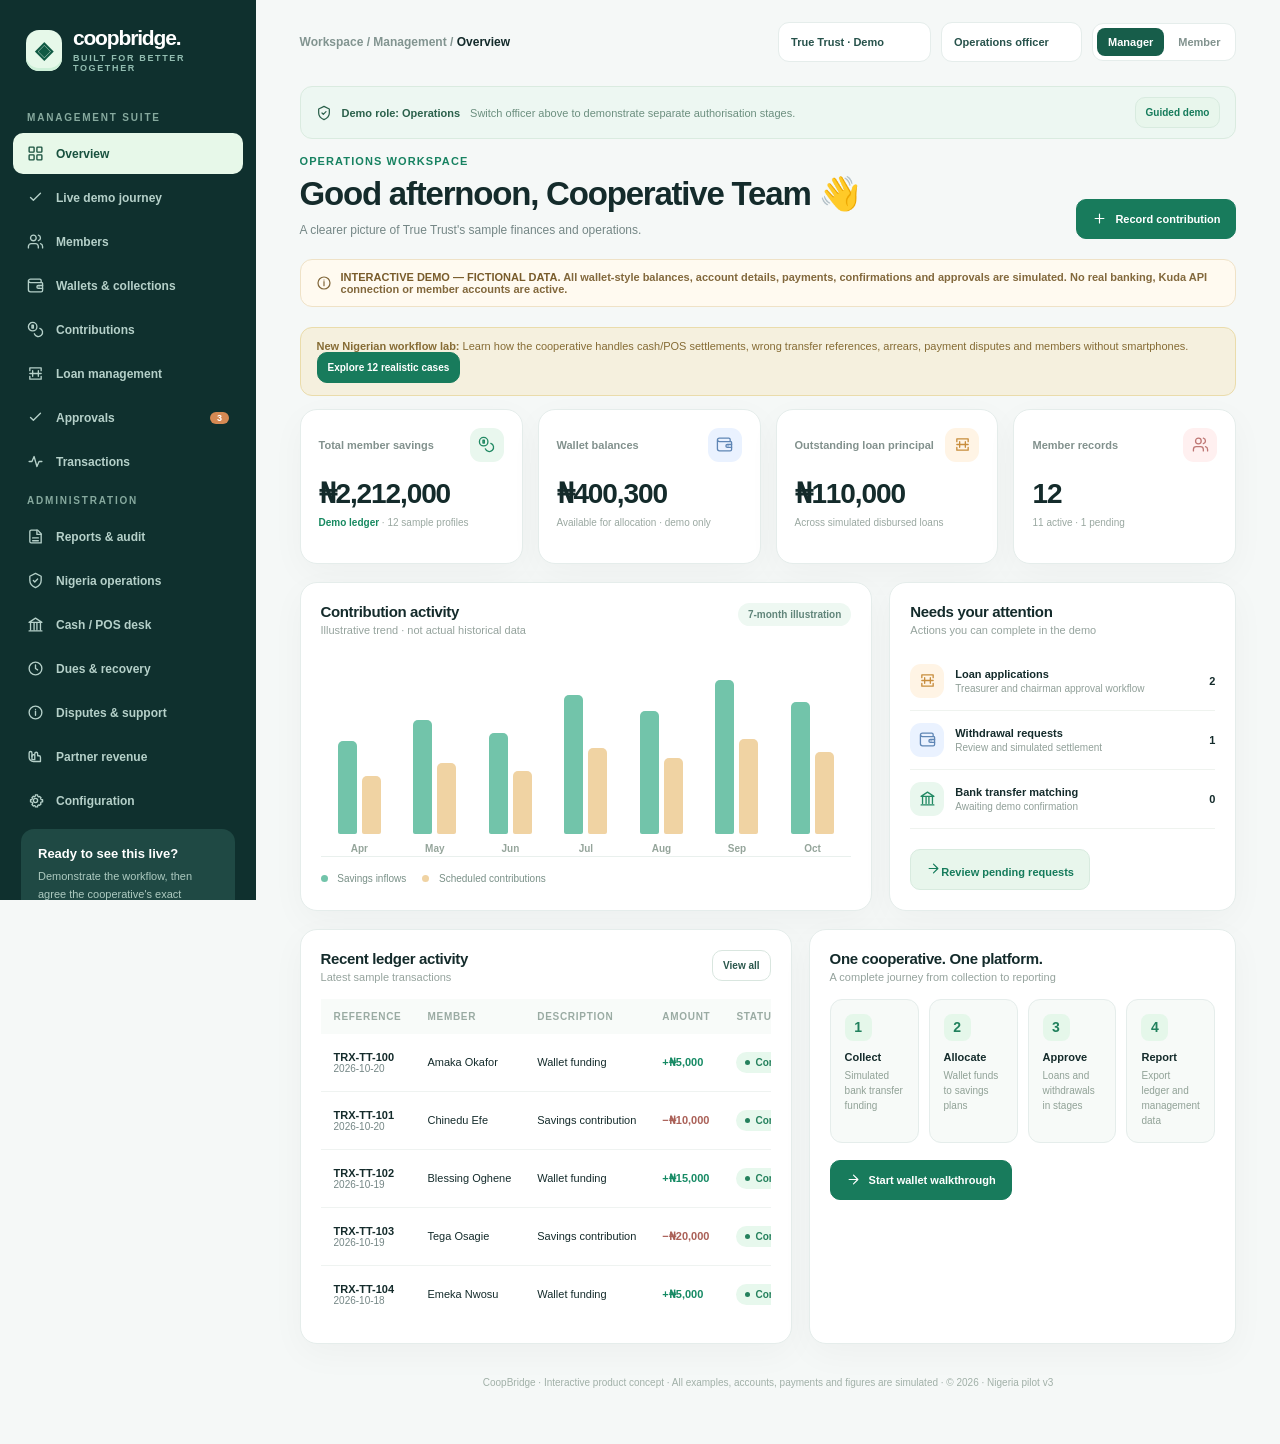
==== commit 0960fd90: "Expand CoopBridge Nigeria demo with member support and collection controls" ====
--- a/coopbridge-demo/index.html
+++ b/coopbridge-demo/index.html
@@ -3,9 +3,9 @@
 <head>
 <meta charset="utf-8"><meta name="viewport" content="width=device-width,initial-scale=1,viewport-fit=cover"><meta name="theme-color" content="#0e2d2c">
 <meta name="description" content="CoopBridge: cooperative management, member wallets, savings and loan workflows. Interactive demonstration with sample data.">
-<title>CoopBridge — Real-Flow Cooperative Demo</title>
+<title>CoopBridge Nigeria — Cooperatives, Savings, Loans & Member Support</title>
 <style>
-:root{--ink:#142b2b;--muted:#758786;--line:#e5edeb;--bg:#f5f8f7;--primary:#167b60;--primary-dark:#0e483d;--sidebar:#0f302e;--light:#e9f8f1;--blue:#4b7cac;--warn:#a57123;--red:#b6534f;--shadow:0 10px 35px rgba(5,35,30,.035);--radius:17px}*{box-sizing:border-box}html,body{margin:0;min-height:100%;background:var(--bg);color:var(--ink);font-family:'DM Sans','Manrope',Arial,sans-serif;font-size:14px}button,input,select,textarea{font:inherit}button{cursor:pointer}button:disabled{cursor:not-allowed;opacity:.5}a{color:inherit;text-decoration:none}a:hover{text-decoration:underline}.app{min-height:100vh}.sidebar{width:256px;position:fixed;inset:0 auto 0 0;background:var(--sidebar);z-index:50;color:white;display:flex;flex-direction:column;padding:25px 13px 16px}.brand{display:flex;align-items:center;gap:11px;margin:2px 13px 26px}.mark{width:41px;height:41px;display:grid;place-items:center;border-radius:13px;background:#e6f8e9;color:#105943;font-size:23px;font-weight:900;box-shadow:inset 0 -3px #cdf0d8}.brand h1{font-size:21px;letter-spacing:-1.15px;line-height:1;margin:0}.brand span{display:block;color:#92bcb0;font-size:9px;text-transform:uppercase;letter-spacing:1.65px;font-weight:800;margin-top:5px}.nav-group{font-size:10px;font-weight:800;letter-spacing:1.8px;margin:13px 14px 10px;color:#86a99e}.side-nav{display:grid;gap:3px}.nav-button{background:transparent;border:0;text-align:left;display:flex;align-items:center;gap:12px;color:#b5d0c9;padding:12px 14px;border-radius:10px;font-size:12px;font-weight:750}.nav-button:hover{background:#1c4641;color:white}.nav-button.active{background:#e7f8e9;color:#18513e}.nav-button svg{width:17px;height:17px;stroke-width:1.9}.nav-button small{margin-left:auto;background:#d58953;color:#fff;border-radius:14px;padding:1px 7px;font-size:9px}.side-foot{margin-top:auto;padding:8px}.side-foot .mini-card{background:#1f4944;padding:17px;border-radius:13px}.side-foot h4{margin:0 0 7px;font-size:13px}.side-foot p{font-size:11px;color:#adcac0;line-height:1.6;margin:0 0 12px}.side-foot button{width:100%;border:1px solid #609083;background:transparent;border-radius:9px;padding:9px;color:white;font-size:11px;font-weight:800}.side-profile{display:flex;align-items:center;gap:10px;padding:17px 6px 4px}.avatar{height:35px;width:35px;display:grid;place-items:center;border-radius:50%;background:#e4f4d8;color:#26604a;font-size:11px;font-weight:900;flex-shrink:0}.side-profile b{display:block;font-size:11px}.side-profile small{color:#9fc1b7;font-size:10px}.content{margin-left:256px;min-height:100vh;padding:22px clamp(16px,3.4vw,52px) 56px}.topbar{display:flex;align-items:center;justify-content:space-between;gap:14px;padding-bottom:24px}.crumb{color:#829490;font-size:12px;font-weight:700}.crumb strong{color:var(--ink)}.top-right{display:flex;align-items:center;gap:10px}.field-mini{padding:10px 32px 10px 12px;appearance:none;background:#fff;border:1px solid var(--line);border-radius:11px;color:#27524b;font-size:11px;font-weight:800;max-width:205px;min-height:40px}.role-switch{display:flex;gap:3px;border:1px solid var(--line);padding:4px;background:#fff;border-radius:11px}.role-switch button{border:0;background:transparent;color:#81928e;border-radius:8px;font-size:11px;padding:8px 11px;font-weight:850}.role-switch button.active{color:white;background:#175d4a}.mobile-menu{display:none}.circle-btn{display:inline-grid;place-items:center;background:white;border:1px solid var(--line);border-radius:11px;width:40px;height:40px}.circle-btn svg{width:17px;height:17px}.page-head{display:flex;justify-content:space-between;align-items:flex-end;gap:14px;margin:4px 0 20px}.eyebrow{color:#178261;font-size:11px;text-transform:uppercase;letter-spacing:1.1px;font-weight:900;margin:0 0 7px}.page-head h2{font-size:clamp(24px,3vw,33px);font-weight:800;letter-spacing:-1.2px;margin:0;line-height:1.2}.page-head p{color:var(--muted);font-size:12px;margin:7px 0 0;line-height:1.5}.head-actions{display:flex;gap:9px;flex-wrap:wrap}.btn{display:inline-flex;justify-content:center;align-items:center;gap:8px;border-radius:10px;padding:11px 15px;min-height:40px;background:#fff;border:1px solid #d9e6df;color:#29564b;font-weight:850;font-size:11px;white-space:nowrap}.btn svg{width:15px;height:15px}.btn-primary{background:#187b5c;border-color:#187b5c;color:white}.btn-primary:hover{background:#0f6249}.btn-dark{background:#123c36;color:white;border-color:#123c36}.btn-soft{background:#e8f6ec;color:#157b5b;border-color:#d8ebdf}.btn-red{color:#ad554e;background:#fff1ee;border-color:#f4d3d1}.btn-xs{padding:7px 10px;min-height:31px;font-size:10px}.demo-bar{background:#fffaf0;border:1px solid #efe2c7;border-radius:12px;padding:11px 15px;display:flex;gap:9px;align-items:center;color:#82683c;font-size:11px;font-weight:650;margin-bottom:20px}.demo-bar svg{width:16px;height:16px;flex-shrink:0}.demo-bar b{color:#795c2b}.kpi-grid{display:grid;grid-template-columns:repeat(4,minmax(0,1fr));gap:15px;margin-bottom:18px}.kpi{min-height:155px;background:white;border:1px solid var(--line);border-radius:var(--radius);padding:18px;box-shadow:var(--shadow)}.kpi .kpi-title{display:flex;align-items:center;justify-content:space-between;gap:9px;font-size:11px;font-weight:800;color:#82918d}.glyph{height:34px;width:34px;display:grid;place-items:center;background:#e9f7ee;color:#218963;border-radius:11px}.glyph svg{width:17px;height:17px}.glyph.amber{background:#fff4e5;color:#c88d3c}.glyph.blue{background:#eaf2ff;color:#5f86b5}.glyph.rose{background:#fff0f0;color:#be7774}.kpi .value{font-size:clamp(21px,2.4vw,28px);font-weight:900;letter-spacing:-1.1px;line-height:1.3;margin-top:14px;white-space:nowrap}.kpi .desc{color:#9aa8a1;font-size:10px;margin-top:5px}.trend{color:#178960;font-weight:850}.dash-grid{display:grid;grid-template-columns:minmax(0,1.65fr) minmax(260px,1fr);gap:17px;margin-bottom:18px}.panel{background:white;border:1px solid var(--line);border-radius:var(--radius);box-shadow:var(--shadow);padding:20px;min-width:0}.panel h3{font-size:15px;letter-spacing:-.35px;margin:0 0 4px}.panel p.subtitle{font-size:11px;color:#95a39d;margin:0}.panel-header{display:flex;align-items:flex-start;justify-content:space-between;gap:14px;margin-bottom:16px}.minor{font-size:11px;color:#83968e}.visual-bars{height:205px;display:grid;grid-template-columns:repeat(7,1fr);align-items:end;gap:14px;padding:14px 8px 2px;border-bottom:1px solid #e9f0ed}.bar-col{display:flex;flex-direction:column;justify-content:flex-end;align-items:center;gap:9px;height:100%;position:relative}.bar-pair{height:calc(100% - 25px);width:100%;display:flex;align-items:flex-end;justify-content:center;gap:5px}.bar{width:19px;max-width:40%;background:#72c4aa;border-radius:5px 5px 2px 2px}.bar.alt{background:#f0d3a3}.bar-col small{font-weight:850;color:#95a59b;font-size:10px}.legend{display:flex;gap:16px;color:#799087;font-size:10px;margin-top:16px}.legend i{display:inline-block;width:7px;height:7px;border-radius:50%;background:#72c4aa;margin-right:7px}.legend .alt{background:#f0d3a3}.task{display:flex;align-items:center;gap:11px;padding:12px 0;border-bottom:1px solid #eff3ef}.task:last-child{border:0}.task .title{font-size:11px;font-weight:850}.task .info{font-size:10px;color:#91a099;margin-top:3px}.task .trailing{font-size:11px;font-weight:850;margin-left:auto;white-space:nowrap}.section-grid{display:grid;grid-template-columns:1.15fr 1fr;gap:17px}.table-wrap{overflow:auto;max-width:100%}.table{width:100%;border-collapse:collapse;white-space:nowrap;text-align:left}.table th{font-size:10px;color:#9aaba3;font-weight:900;text-transform:uppercase;letter-spacing:.7px;background:#f8fbf9;padding:12px 13px}.table td{padding:13px;border-bottom:1px solid #eff3f1;font-size:11px}.table tr:last-child td{border:0}.table tr:hover td{background:#fcfefd}.person{display:flex;align-items:center;gap:9px}.initials{height:33px;width:33px;border-radius:10px;background:#e7eaf6;color:#6a6d9c;display:grid;place-items:center;font-weight:900;font-size:10px;flex-shrink:0}.initials.g2{background:#e3f4e9;color:#4a8563}.initials.g3{background:#fff1df;color:#a27c43}.initials.g4{background:#f9e7f1;color:#ab6f93}.person b{font-size:11px}.person span{display:block;color:#94a39d;font-size:10px;margin-top:3px}.status{border-radius:30px;display:inline-flex;align-items:center;gap:5px;background:#e7f8ed;color:#2c815e;padding:5px 9px;font-size:10px;font-weight:850}.status:before{content:"";height:5px;width:5px;background:currentColor;border-radius:50%}.status.pending,.status.requested,.status.awaiting{background:#fff5e7;color:#b78234}.status.review,.status.treasurer-approved{background:#edf4ff;color:#6084b6}.status.declined,.status.rejected{background:#fff0ee;color:#b85d58}.status.disbursed,.status.approved,.status.completed,.status.active,.status.settled{background:#e7f8ed;color:#25815d}.status.hold{background:#fff5e7;color:#b78234}.toolbar{display:flex;align-items:center;gap:9px;flex-wrap:wrap;margin-bottom:17px}.search{flex:1;min-width:180px;border-radius:11px;border:1px solid var(--line);background:white;display:flex;align-items:center;gap:8px;padding:0 12px;height:43px}.search svg{width:16px;height:16px;color:#91a9a1}.search input{width:100%;border:0;outline:0;min-width:0;color:var(--ink);background:transparent;font-size:12px}.filter-select{height:43px;border-radius:10px;padding:0 12px;border:1px solid var(--line);background:white;color:#3b5852;font-size:11px;font-weight:700}.pill-tabs{display:flex;gap:7px;flex-wrap:wrap;margin-bottom:17px}.pill-tabs button{border:1px solid var(--line);border-radius:10px;padding:9px 12px;background:white;color:#82968b;font-size:11px;font-weight:850}.pill-tabs button.active{background:#133c35;border-color:#133c35;color:#fff}.flex{display:flex;align-items:center;gap:12px}.between{justify-content:space-between}.muted{color:var(--muted)}.amount-pos{color:#168a64;font-weight:850}.amount-neg{color:#aa6057;font-weight:850}.empty{padding:42px 15px;text-align:center;color:#93a49e}.empty strong{display:block;margin:9px 0;color:#536c62}.link-btn{color:#167b5b;background:transparent;border:0;font-size:11px;font-weight:850;display:inline-flex;align-items:center;gap:4px;padding:4px}.two-col{display:grid;grid-template-columns:1fr 1fr;gap:16px}.three-col{display:grid;grid-template-columns:repeat(3,1fr);gap:16px}.wallet-card{border-radius:19px;min-height:205px;padding:23px;background:linear-gradient(125deg,#113e36 0%,#19715b 100%);color:white;position:relative;overflow:hidden}.wallet-card:after{content:'';position:absolute;right:-67px;top:-110px;width:250px;height:250px;border-radius:50%;border:55px solid #ffffff16}.wallet-card small{font-size:11px;color:#c4e2d6}.wallet-card .huge{font-size:33px;letter-spacing:-1.2px;font-weight:900;margin:18px 0 17px}.wallet-card .wallet-actions{display:flex;gap:7px;flex-wrap:wrap;position:relative;z-index:1}.wallet-card button{border:1px solid #ffffff5f;background:#ffffff23;color:white;font-weight:800;border-radius:8px;padding:9px 10px;font-size:10px}.wallet-card button:first-child{background:white;color:#18674e;border-color:white}.info-card{border-radius:15px;background:#f4f9f6;padding:16px;border:1px solid #e0eee5}.info-card strong{display:block;font-size:13px;margin-bottom:6px}.info-card p{color:#7d9386;font-size:11px;line-height:1.65;margin:0}.flow-steps{display:grid;grid-template-columns:repeat(4,1fr);gap:10px;margin-top:14px}.flow-step{background:#f7faf8;border:1px solid var(--line);border-radius:12px;padding:14px;position:relative}.flow-step .num{height:27px;width:27px;border-radius:8px;display:grid;place-items:center;background:#e5f7ea;color:#21815d;font-weight:900;margin-bottom:10px}.flow-step strong{display:block;font-size:11px}.flow-step small{display:block;color:#91a297;font-size:10px;line-height:1.5;margin-top:5px}.faux-acct{background:#f6faf8;border:1px dashed #a7beb4;border-radius:12px;padding:17px;margin:14px 0}.faux-acct strong{font-size:23px;letter-spacing:2px;color:#315b51;display:block}.faux-acct small{display:block;color:#7b958a;margin-bottom:7px}.faux-acct em{font-size:10px;font-style:normal;color:#ba574d;font-weight:900}.loan-card{border:1px solid var(--line);background:#fff;border-radius:16px;padding:19px;min-width:0}.loan-card .loan-amount{font-size:24px;font-weight:900;letter-spacing:-.8px;margin:12px 0 5px}.loan-card hr{border:0;border-top:1px solid var(--line);margin:14px 0}.loan-card .detail-row{display:flex;justify-content:space-between;gap:12px;color:#8c9f93;font-size:11px;margin:10px 0}.loan-card .detail-row b{color:#3c6155}.data-pairs{display:grid;grid-template-columns:1fr 1fr;gap:15px}.data-pair{border:1px solid var(--line);background:#fff;border-radius:11px;padding:15px}.data-pair span{color:#91a29c;font-size:10px;display:block}.data-pair b{font-size:15px;display:block;margin-top:7px}.big-number{font-size:30px;letter-spacing:-1px;font-weight:900}.note{font-size:11px;line-height:1.65;color:#80918b}.proposal-box{padding:25px;background:linear-gradient(110deg,#153d37,#1b7558);color:white;border-radius:17px}.proposal-box small{color:#b5e1c8}.proposal-box h3{font-size:23px;letter-spacing:-.6px;margin:8px 0}.proposal-box p{color:#c2ded2;font-size:12px;line-height:1.65;max-width:650px}.rate-control{display:flex;align-items:center;gap:12px;flex-wrap:wrap}.rate-control select,.rate-control input{border-radius:10px;border:1px solid var(--line);background:white;padding:10px;font-weight:800;min-width:90px;max-width:170px}.timeline{display:grid;gap:0}.timeline-item{display:flex;gap:12px;padding:0 0 18px}.timeline-dot{height:30px;width:30px;background:#e6f7ec;color:#16845f;border-radius:50%;display:grid;place-items:center;font-size:11px;font-weight:900;flex-shrink:0}.timeline-item>div:last-child{border-bottom:1px solid var(--line);flex:1;padding:3px 0 16px}.timeline-item strong{font-size:11px}.timeline-item p{font-size:10px;color:#8ea095;line-height:1.5;margin:5px 0 0}.settings-grid{display:grid;grid-template-columns:1fr 1fr;gap:13px}.settings-item{border:1px solid var(--line);border-radius:13px;padding:16px}.settings-item b{display:block;font-size:12px}.settings-item p{color:#8c9c94;font-size:11px;line-height:1.5}.settings-item small{display:block;color:#157a5a;font-weight:850}.modal-layer{position:fixed;inset:0;background:#0b29259c;z-index:150;display:grid;place-items:center;padding:15px}.modal{width:min(100%,530px);max-height:min(94vh,850px);overflow:auto;background:white;border-radius:20px;padding:26px;box-shadow:0 30px 100px #11251b55}.modal h3{font-size:21px;letter-spacing:-.8px;margin:0 0 5px}.modal .modal-desc{font-size:11px;color:#8a9c93;line-height:1.6;margin:0 0 21px}.form-group{margin:0 0 14px}.form-group label{display:block;color:#507166;font-size:11px;font-weight:850;margin:0 0 7px}.form-group input,.form-group select,.form-group textarea{width:100%;padding:12px 13px;border:1px solid #dce8e1;border-radius:10px;background:#fff;outline-color:#1b8965;color:#24413b;font-size:12px}.form-group textarea{min-height:80px;resize:vertical}.form-row{display:grid;grid-template-columns:1fr 1fr;gap:12px}.modal-actions{display:flex;justify-content:flex-end;gap:8px;padding-top:18px;border-top:1px solid var(--line);margin-top:17px}.modal-close{float:right;border:0;background:#eef4f0;border-radius:9px;height:31px;width:31px;color:#526e63;font-size:20px}.amount-preview{font-size:12px;border-radius:11px;background:#eef8f2;padding:13px;color:#49735e;margin-bottom:15px}.large-cta{display:block;margin-top:20px}.month-badge{font-size:10px;font-weight:800;color:#61857a;padding:6px 10px;background:#eef8f2;border-radius:30px}.pitch-banner{display:flex;align-items:center;justify-content:space-between;gap:15px;border:1px solid #d3e8da;padding:19px 21px;border-radius:14px;background:linear-gradient(90deg,#e9f8ed,#f6fcf8)}.pitch-banner h3{font-size:16px;margin:0 0 5px}.pitch-banner p{color:#7e9289;font-size:11px;margin:0}.member-hero{padding:26px;background:linear-gradient(115deg,#103d36,#237f60);border-radius:18px;color:white;margin-bottom:19px;display:flex;align-items:center;justify-content:space-between;gap:16px;overflow:hidden}.member-hero h2{font-size:27px;letter-spacing:-1px;margin:5px 0}.member-hero p{color:#c4e8d8;font-size:11px}.member-hero .avatar{height:48px;width:48px;font-size:14px}.scenario{border:1px solid #dcece3;border-radius:14px;padding:16px;background:#f9fcf9}.scenario strong{display:block;font-size:12px}.scenario p{font-size:11px;color:#83998c;line-height:1.6}.scenario .btn{margin-top:8px}.footline{text-align:center;color:#a1b0a8;font-size:10px;padding:33px 10px 0}.overlay{display:none}#toast{position:fixed;right:22px;bottom:20px;z-index:300;background:#153d34;color:#fff;padding:13px 18px;border-radius:11px;font-size:12px;box-shadow:0 9px 25px #0003;max-width:min(400px,90vw);display:none}#toast.show{display:block}#toast.error{background:#9d4b46}.hide-desktop{display:none}.badge-outline{font-size:10px;color:#6a8880;border:1px solid #dcebe2;border-radius:7px;padding:4px 8px;font-weight:750}.row-actions{display:flex;gap:6px;flex-wrap:wrap}.text-red{color:#ad5a53}.countdown{color:#618d77;font-size:10px;font-weight:800}.mobile-org{display:none}
+:root{--ink:#142b2b;--muted:#758786;--line:#e5edeb;--bg:#f5f8f7;--primary:#167b60;--primary-dark:#0e483d;--sidebar:#0f302e;--light:#e9f8f1;--blue:#4b7cac;--warn:#a57123;--red:#b6534f;--shadow:0 10px 35px rgba(5,35,30,.035);--radius:17px}*{box-sizing:border-box}html,body{margin:0;min-height:100%;background:var(--bg);color:var(--ink);font-family:'DM Sans','Manrope',Arial,sans-serif;font-size:14px}button,input,select,textarea{font:inherit}button{cursor:pointer}button:disabled{cursor:not-allowed;opacity:.5}a{color:inherit;text-decoration:none}a:hover{text-decoration:underline}.app{min-height:100vh}.sidebar{overflow-y:auto;width:256px;position:fixed;inset:0 auto 0 0;background:var(--sidebar);z-index:50;color:white;display:flex;flex-direction:column;padding:25px 13px 16px}.brand{display:flex;align-items:center;gap:11px;margin:2px 13px 26px}.mark{width:41px;height:41px;display:grid;place-items:center;border-radius:13px;background:#e6f8e9;color:#105943;font-size:23px;font-weight:900;box-shadow:inset 0 -3px #cdf0d8}.brand h1{font-size:21px;letter-spacing:-1.15px;line-height:1;margin:0}.brand span{display:block;color:#92bcb0;font-size:9px;text-transform:uppercase;letter-spacing:1.65px;font-weight:800;margin-top:5px}.nav-group{font-size:10px;font-weight:800;letter-spacing:1.8px;margin:13px 14px 10px;color:#86a99e}.side-nav{display:grid;gap:3px}.nav-button{background:transparent;border:0;text-align:left;display:flex;align-items:center;gap:12px;color:#b5d0c9;padding:12px 14px;border-radius:10px;font-size:12px;font-weight:750}.nav-button:hover{background:#1c4641;color:white}.nav-button.active{background:#e7f8e9;color:#18513e}.nav-button svg{width:17px;height:17px;stroke-width:1.9}.nav-button small{margin-left:auto;background:#d58953;color:#fff;border-radius:14px;padding:1px 7px;font-size:9px}.side-foot{margin-top:auto;padding:8px}.side-foot .mini-card{background:#1f4944;padding:17px;border-radius:13px}.side-foot h4{margin:0 0 7px;font-size:13px}.side-foot p{font-size:11px;color:#adcac0;line-height:1.6;margin:0 0 12px}.side-foot button{width:100%;border:1px solid #609083;background:transparent;border-radius:9px;padding:9px;color:white;font-size:11px;font-weight:800}.side-profile{display:flex;align-items:center;gap:10px;padding:17px 6px 4px}.avatar{height:35px;width:35px;display:grid;place-items:center;border-radius:50%;background:#e4f4d8;color:#26604a;font-size:11px;font-weight:900;flex-shrink:0}.side-profile b{display:block;font-size:11px}.side-profile small{color:#9fc1b7;font-size:10px}.content{margin-left:256px;min-height:100vh;padding:22px clamp(16px,3.4vw,52px) 56px}.topbar{display:flex;align-items:center;justify-content:space-between;gap:14px;padding-bottom:24px}.crumb{color:#829490;font-size:12px;font-weight:700}.crumb strong{color:var(--ink)}.top-right{display:flex;align-items:center;gap:10px}.field-mini{padding:10px 32px 10px 12px;appearance:none;background:#fff;border:1px solid var(--line);border-radius:11px;color:#27524b;font-size:11px;font-weight:800;max-width:205px;min-height:40px}.role-switch{display:flex;gap:3px;border:1px solid var(--line);padding:4px;background:#fff;border-radius:11px}.role-switch button{border:0;background:transparent;color:#81928e;border-radius:8px;font-size:11px;padding:8px 11px;font-weight:850}.role-switch button.active{color:white;background:#175d4a}.mobile-menu{display:none}.circle-btn{display:inline-grid;place-items:center;background:white;border:1px solid var(--line);border-radius:11px;width:40px;height:40px}.circle-btn svg{width:17px;height:17px}.page-head{display:flex;justify-content:space-between;align-items:flex-end;gap:14px;margin:4px 0 20px}.eyebrow{color:#178261;font-size:11px;text-transform:uppercase;letter-spacing:1.1px;font-weight:900;margin:0 0 7px}.page-head h2{font-size:clamp(24px,3vw,33px);font-weight:800;letter-spacing:-1.2px;margin:0;line-height:1.2}.page-head p{color:var(--muted);font-size:12px;margin:7px 0 0;line-height:1.5}.head-actions{display:flex;gap:9px;flex-wrap:wrap}.btn{display:inline-flex;justify-content:center;align-items:center;gap:8px;border-radius:10px;padding:11px 15px;min-height:40px;background:#fff;border:1px solid #d9e6df;color:#29564b;font-weight:850;font-size:11px;white-space:nowrap}.btn svg{width:15px;height:15px}.btn-primary{background:#187b5c;border-color:#187b5c;color:white}.btn-primary:hover{background:#0f6249}.btn-dark{background:#123c36;color:white;border-color:#123c36}.btn-soft{background:#e8f6ec;color:#157b5b;border-color:#d8ebdf}.btn-red{color:#ad554e;background:#fff1ee;border-color:#f4d3d1}.btn-xs{padding:7px 10px;min-height:31px;font-size:10px}.demo-bar{background:#fffaf0;border:1px solid #efe2c7;border-radius:12px;padding:11px 15px;display:flex;gap:9px;align-items:center;color:#82683c;font-size:11px;font-weight:650;margin-bottom:20px}.demo-bar svg{width:16px;height:16px;flex-shrink:0}.demo-bar b{color:#795c2b}.kpi-grid{display:grid;grid-template-columns:repeat(4,minmax(0,1fr));gap:15px;margin-bottom:18px}.kpi{min-height:155px;background:white;border:1px solid var(--line);border-radius:var(--radius);padding:18px;box-shadow:var(--shadow)}.kpi .kpi-title{display:flex;align-items:center;justify-content:space-between;gap:9px;font-size:11px;font-weight:800;color:#82918d}.glyph{height:34px;width:34px;display:grid;place-items:center;background:#e9f7ee;color:#218963;border-radius:11px}.glyph svg{width:17px;height:17px}.glyph.amber{background:#fff4e5;color:#c88d3c}.glyph.blue{background:#eaf2ff;color:#5f86b5}.glyph.rose{background:#fff0f0;color:#be7774}.kpi .value{font-size:clamp(21px,2.4vw,28px);font-weight:900;letter-spacing:-1.1px;line-height:1.3;margin-top:14px;white-space:nowrap}.kpi .desc{color:#9aa8a1;font-size:10px;margin-top:5px}.trend{color:#178960;font-weight:850}.dash-grid{display:grid;grid-template-columns:minmax(0,1.65fr) minmax(260px,1fr);gap:17px;margin-bottom:18px}.panel{background:white;border:1px solid var(--line);border-radius:var(--radius);box-shadow:var(--shadow);padding:20px;min-width:0}.panel h3{font-size:15px;letter-spacing:-.35px;margin:0 0 4px}.panel p.subtitle{font-size:11px;color:#95a39d;margin:0}.panel-header{display:flex;align-items:flex-start;justify-content:space-between;gap:14px;margin-bottom:16px}.minor{font-size:11px;color:#83968e}.visual-bars{height:205px;display:grid;grid-template-columns:repeat(7,1fr);align-items:end;gap:14px;padding:14px 8px 2px;border-bottom:1px solid #e9f0ed}.bar-col{display:flex;flex-direction:column;justify-content:flex-end;align-items:center;gap:9px;height:100%;position:relative}.bar-pair{height:calc(100% - 25px);width:100%;display:flex;align-items:flex-end;justify-content:center;gap:5px}.bar{width:19px;max-width:40%;background:#72c4aa;border-radius:5px 5px 2px 2px}.bar.alt{background:#f0d3a3}.bar-col small{font-weight:850;color:#95a59b;font-size:10px}.legend{display:flex;gap:16px;color:#799087;font-size:10px;margin-top:16px}.legend i{display:inline-block;width:7px;height:7px;border-radius:50%;background:#72c4aa;margin-right:7px}.legend .alt{background:#f0d3a3}.task{display:flex;align-items:center;gap:11px;padding:12px 0;border-bottom:1px solid #eff3ef}.task:last-child{border:0}.task .title{font-size:11px;font-weight:850}.task .info{font-size:10px;color:#91a099;margin-top:3px}.task .trailing{font-size:11px;font-weight:850;margin-left:auto;white-space:nowrap}.section-grid{display:grid;grid-template-columns:1.15fr 1fr;gap:17px}.table-wrap{overflow:auto;max-width:100%}.table{width:100%;border-collapse:collapse;white-space:nowrap;text-align:left}.table th{font-size:10px;color:#9aaba3;font-weight:900;text-transform:uppercase;letter-spacing:.7px;background:#f8fbf9;padding:12px 13px}.table td{padding:13px;border-bottom:1px solid #eff3f1;font-size:11px}.table tr:last-child td{border:0}.table tr:hover td{background:#fcfefd}.person{display:flex;align-items:center;gap:9px}.initials{height:33px;width:33px;border-radius:10px;background:#e7eaf6;color:#6a6d9c;display:grid;place-items:center;font-weight:900;font-size:10px;flex-shrink:0}.initials.g2{background:#e3f4e9;color:#4a8563}.initials.g3{background:#fff1df;color:#a27c43}.initials.g4{background:#f9e7f1;color:#ab6f93}.person b{font-size:11px}.person span{display:block;color:#94a39d;font-size:10px;margin-top:3px}.status{border-radius:30px;display:inline-flex;align-items:center;gap:5px;background:#e7f8ed;color:#2c815e;padding:5px 9px;font-size:10px;font-weight:850}.status:before{content:"";height:5px;width:5px;background:currentColor;border-radius:50%}.status.pending,.status.requested,.status.awaiting{background:#fff5e7;color:#b78234}.status.review,.status.treasurer-approved{background:#edf4ff;color:#6084b6}.status.declined,.status.rejected{background:#fff0ee;color:#b85d58}.status.disbursed,.status.approved,.status.completed,.status.active,.status.settled{background:#e7f8ed;color:#25815d}.status.hold{background:#fff5e7;color:#b78234}.toolbar{display:flex;align-items:center;gap:9px;flex-wrap:wrap;margin-bottom:17px}.search{flex:1;min-width:180px;border-radius:11px;border:1px solid var(--line);background:white;display:flex;align-items:center;gap:8px;padding:0 12px;height:43px}.search svg{width:16px;height:16px;color:#91a9a1}.search input{width:100%;border:0;outline:0;min-width:0;color:var(--ink);background:transparent;font-size:12px}.filter-select{height:43px;border-radius:10px;padding:0 12px;border:1px solid var(--line);background:white;color:#3b5852;font-size:11px;font-weight:700}.pill-tabs{display:flex;gap:7px;flex-wrap:wrap;margin-bottom:17px}.pill-tabs button{border:1px solid var(--line);border-radius:10px;padding:9px 12px;background:white;color:#82968b;font-size:11px;font-weight:850}.pill-tabs button.active{background:#133c35;border-color:#133c35;color:#fff}.flex{display:flex;align-items:center;gap:12px}.between{justify-content:space-between}.muted{color:var(--muted)}.amount-pos{color:#168a64;font-weight:850}.amount-neg{color:#aa6057;font-weight:850}.empty{padding:42px 15px;text-align:center;color:#93a49e}.empty strong{display:block;margin:9px 0;color:#536c62}.link-btn{color:#167b5b;background:transparent;border:0;font-size:11px;font-weight:850;display:inline-flex;align-items:center;gap:4px;padding:4px}.two-col{display:grid;grid-template-columns:1fr 1fr;gap:16px}.three-col{display:grid;grid-template-columns:repeat(3,1fr);gap:16px}.wallet-card{border-radius:19px;min-height:205px;padding:23px;background:linear-gradient(125deg,#113e36 0%,#19715b 100%);color:white;position:relative;overflow:hidden}.wallet-card:after{content:'';position:absolute;right:-67px;top:-110px;width:250px;height:250px;border-radius:50%;border:55px solid #ffffff16}.wallet-card small{font-size:11px;color:#c4e2d6}.wallet-card .huge{font-size:33px;letter-spacing:-1.2px;font-weight:900;margin:18px 0 17px}.wallet-card .wallet-actions{display:flex;gap:7px;flex-wrap:wrap;position:relative;z-index:1}.wallet-card button{border:1px solid #ffffff5f;background:#ffffff23;color:white;font-weight:800;border-radius:8px;padding:9px 10px;font-size:10px}.wallet-card button:first-child{background:white;color:#18674e;border-color:white}.info-card{border-radius:15px;background:#f4f9f6;padding:16px;border:1px solid #e0eee5}.info-card strong{display:block;font-size:13px;margin-bottom:6px}.info-card p{color:#7d9386;font-size:11px;line-height:1.65;margin:0}.flow-steps{display:grid;grid-template-columns:repeat(4,1fr);gap:10px;margin-top:14px}.flow-step{background:#f7faf8;border:1px solid var(--line);border-radius:12px;padding:14px;position:relative}.flow-step .num{height:27px;width:27px;border-radius:8px;display:grid;place-items:center;background:#e5f7ea;color:#21815d;font-weight:900;margin-bottom:10px}.flow-step strong{display:block;font-size:11px}.flow-step small{display:block;color:#91a297;font-size:10px;line-height:1.5;margin-top:5px}.faux-acct{background:#f6faf8;border:1px dashed #a7beb4;border-radius:12px;padding:17px;margin:14px 0}.faux-acct strong{font-size:23px;letter-spacing:2px;color:#315b51;display:block}.faux-acct small{display:block;color:#7b958a;margin-bottom:7px}.faux-acct em{font-size:10px;font-style:normal;color:#ba574d;font-weight:900}.loan-card{border:1px solid var(--line);background:#fff;border-radius:16px;padding:19px;min-width:0}.loan-card .loan-amount{font-size:24px;font-weight:900;letter-spacing:-.8px;margin:12px 0 5px}.loan-card hr{border:0;border-top:1px solid var(--line);margin:14px 0}.loan-card .detail-row{display:flex;justify-content:space-between;gap:12px;color:#8c9f93;font-size:11px;margin:10px 0}.loan-card .detail-row b{color:#3c6155}.data-pairs{display:grid;grid-template-columns:1fr 1fr;gap:15px}.data-pair{border:1px solid var(--line);background:#fff;border-radius:11px;padding:15px}.data-pair span{color:#91a29c;font-size:10px;display:block}.data-pair b{font-size:15px;display:block;margin-top:7px}.big-number{font-size:30px;letter-spacing:-1px;font-weight:900}.note{font-size:11px;line-height:1.65;color:#80918b}.proposal-box{padding:25px;background:linear-gradient(110deg,#153d37,#1b7558);color:white;border-radius:17px}.proposal-box small{color:#b5e1c8}.proposal-box h3{font-size:23px;letter-spacing:-.6px;margin:8px 0}.proposal-box p{color:#c2ded2;font-size:12px;line-height:1.65;max-width:650px}.rate-control{display:flex;align-items:center;gap:12px;flex-wrap:wrap}.rate-control select,.rate-control input{border-radius:10px;border:1px solid var(--line);background:white;padding:10px;font-weight:800;min-width:90px;max-width:170px}.timeline{display:grid;gap:0}.timeline-item{display:flex;gap:12px;padding:0 0 18px}.timeline-dot{height:30px;width:30px;background:#e6f7ec;color:#16845f;border-radius:50%;display:grid;place-items:center;font-size:11px;font-weight:900;flex-shrink:0}.timeline-item>div:last-child{border-bottom:1px solid var(--line);flex:1;padding:3px 0 16px}.timeline-item strong{font-size:11px}.timeline-item p{font-size:10px;color:#8ea095;line-height:1.5;margin:5px 0 0}.settings-grid{display:grid;grid-template-columns:1fr 1fr;gap:13px}.settings-item{border:1px solid var(--line);border-radius:13px;padding:16px}.settings-item b{display:block;font-size:12px}.settings-item p{color:#8c9c94;font-size:11px;line-height:1.5}.settings-item small{display:block;color:#157a5a;font-weight:850}.modal-layer{position:fixed;inset:0;background:#0b29259c;z-index:150;display:grid;place-items:center;padding:15px}.modal{width:min(100%,530px);max-height:min(94vh,850px);overflow:auto;background:white;border-radius:20px;padding:26px;box-shadow:0 30px 100px #11251b55}.modal h3{font-size:21px;letter-spacing:-.8px;margin:0 0 5px}.modal .modal-desc{font-size:11px;color:#8a9c93;line-height:1.6;margin:0 0 21px}.form-group{margin:0 0 14px}.form-group label{display:block;color:#507166;font-size:11px;font-weight:850;margin:0 0 7px}.form-group input,.form-group select,.form-group textarea{width:100%;padding:12px 13px;border:1px solid #dce8e1;border-radius:10px;background:#fff;outline-color:#1b8965;color:#24413b;font-size:12px}.form-group textarea{min-height:80px;resize:vertical}.form-row{display:grid;grid-template-columns:1fr 1fr;gap:12px}.modal-actions{display:flex;justify-content:flex-end;gap:8px;padding-top:18px;border-top:1px solid var(--line);margin-top:17px}.modal-close{float:right;border:0;background:#eef4f0;border-radius:9px;height:31px;width:31px;color:#526e63;font-size:20px}.amount-preview{font-size:12px;border-radius:11px;background:#eef8f2;padding:13px;color:#49735e;margin-bottom:15px}.large-cta{display:block;margin-top:20px}.month-badge{font-size:10px;font-weight:800;color:#61857a;padding:6px 10px;background:#eef8f2;border-radius:30px}.pitch-banner{display:flex;align-items:center;justify-content:space-between;gap:15px;border:1px solid #d3e8da;padding:19px 21px;border-radius:14px;background:linear-gradient(90deg,#e9f8ed,#f6fcf8)}.pitch-banner h3{font-size:16px;margin:0 0 5px}.pitch-banner p{color:#7e9289;font-size:11px;margin:0}.member-hero{padding:26px;background:linear-gradient(115deg,#103d36,#237f60);border-radius:18px;color:white;margin-bottom:19px;display:flex;align-items:center;justify-content:space-between;gap:16px;overflow:hidden}.member-hero h2{font-size:27px;letter-spacing:-1px;margin:5px 0}.member-hero p{color:#c4e8d8;font-size:11px}.member-hero .avatar{height:48px;width:48px;font-size:14px}.scenario{border:1px solid #dcece3;border-radius:14px;padding:16px;background:#f9fcf9}.scenario strong{display:block;font-size:12px}.scenario p{font-size:11px;color:#83998c;line-height:1.6}.scenario .btn{margin-top:8px}.footline{text-align:center;color:#a1b0a8;font-size:10px;padding:33px 10px 0}.overlay{display:none}#toast{position:fixed;right:22px;bottom:20px;z-index:300;background:#153d34;color:#fff;padding:13px 18px;border-radius:11px;font-size:12px;box-shadow:0 9px 25px #0003;max-width:min(400px,90vw);display:none}#toast.show{display:block}#toast.error{background:#9d4b46}.hide-desktop{display:none}.badge-outline{font-size:10px;color:#6a8880;border:1px solid #dcebe2;border-radius:7px;padding:4px 8px;font-weight:750}.row-actions{display:flex;gap:6px;flex-wrap:wrap}.text-red{color:#ad5a53}.countdown{color:#618d77;font-size:10px;font-weight:800}.mobile-org{display:none}
 @media(max-width:1180px){.kpi-grid{grid-template-columns:repeat(2,1fr)}.dash-grid,.section-grid{grid-template-columns:1fr}.three-col{grid-template-columns:repeat(2,1fr)}}
 @media(max-width:770px){.sidebar{transform:translateX(-105%);transition:transform .2s;width:260px}.sidebar.open{transform:translateX(0)}.overlay.open{display:block;position:fixed;inset:0;background:#0b292583;z-index:40}.content{margin-left:0;padding:17px 16px 40px}.mobile-menu{display:grid}.topbar{gap:6px;padding-bottom:18px}.crumb{display:none}.top-right{margin-left:auto;gap:6px}.field-mini{max-width:150px;padding:8px 8px;font-size:10px}.role-switch button{padding:8px;font-size:10px}.page-head{align-items:flex-start;flex-direction:column}.page-head h2{font-size:25px}.head-actions{width:100%}.head-actions .btn{flex:1}.kpi-grid{gap:10px}.kpi{padding:15px;min-height:136px}.kpi .value{font-size:22px}.dash-grid,.section-grid{gap:12px}.panel{padding:17px}.two-col,.three-col,.settings-grid,.data-pairs{grid-template-columns:1fr}.flow-steps{grid-template-columns:repeat(2,1fr)}.pitch-banner{align-items:flex-start;flex-direction:column}.wallet-card{padding:20px}.modal{padding:20px}.form-row{grid-template-columns:1fr}.footline{padding-bottom:18px}.hide-mobile{display:none}.hide-desktop{display:block}}
 @media(max-width:390px){.kpi .value{font-size:19px}.field-mini{max-width:130px}.kpi-title{font-size:10px!important}.role-switch button{padding:6px 7px}.top-right{gap:4px}.content{padding-left:12px;padding-right:12px}.page-head h2{font-size:23px}}
@@ -15,6 +15,9 @@
 @media(max-width:770px){.visual-bars{gap:4px;padding-left:0;padding-right:0}.bar-col{min-width:0}.bar-pair{gap:3px;min-width:0}.bar{width:12px;max-width:42%}.table-wrap{width:100%;max-width:100%;overflow-x:auto;overscroll-behavior-x:contain}}
 
 .officer-banner{display:flex;align-items:center;gap:10px;padding:10px 15px;background:#edf7f2;border:1px solid #daebe0;border-radius:12px;margin-bottom:16px;font-size:11px;color:#2b604b}.officer-banner svg{width:16px;height:16px}.officer-banner span{color:#6c8f7f;flex:1}.journey-step{display:flex;align-items:center;gap:12px;padding:15px 0;border-bottom:1px solid #e9f0eb;min-width:0}.journey-step:last-child{border-bottom:0}.journey-check{width:32px;height:32px;background:#e8f6ec;color:#157b5b;display:grid;place-items:center;border-radius:11px;flex-shrink:0}.journey-check svg{width:16px;height:16px}.journey-step>div{flex:1;min-width:0}.journey-step b{font-size:12px}.journey-step p{font-size:11px;color:#7d8e86;line-height:1.55;margin:5px 0 0}.row-actions{display:flex;gap:6px;flex-wrap:wrap;justify-content:flex-end}@media(max-width:1050px){.top-right{flex-wrap:wrap;justify-content:flex-end}.field-mini{max-width:150px}.journey-step{align-items:flex-start}.journey-step .btn{margin-top:4px}}@media(max-width:650px){.officer-banner{flex-wrap:wrap}.officer-banner span{width:100%;flex:auto}.field-mini{min-width:0;max-width:calc(50vw - 45px);padding:10px;font-size:10px}.journey-step .btn{max-width:115px;white-space:normal}}
+
+.ng-hero{background:linear-gradient(118deg,#102f2b,#156146);color:#fff;padding:27px;border-radius:19px;margin-bottom:20px;display:flex;justify-content:space-between;gap:18px;align-items:center}.ng-hero h3{font-size:26px;margin:8px 0;line-height:1.23;letter-spacing:-.7px}.ng-hero p{color:#c6e0d7;font-size:12px;max-width:600px;line-height:1.7}.ng-badge{background:#ecfff0;color:#166347;border-radius:8px;padding:6px 10px;font-weight:850;font-size:10px;text-transform:uppercase;letter-spacing:.55px}.ng-tag{display:inline-block;background:#e9f6ee;color:#147452;font-weight:800;font-size:10px;padding:6px 9px;border-radius:7px}.ng-tag.warning{background:#fff4e4;color:#9b6421}.ng-tag.critical{background:#ffebe7;color:#a44942}.ng-cards{display:grid;grid-template-columns:repeat(3,minmax(0,1fr));gap:14px;margin:15px 0 20px}.ng-card{background:#fff;padding:18px;border:1px solid var(--line);border-radius:15px;display:flex;flex-direction:column;gap:8px;min-height:172px}.ng-card h4{margin:0;font-size:14px}.ng-card p{font-size:12px;line-height:1.65;color:var(--muted);margin:0;flex:1}.ng-card .btn{align-self:flex-start}.ng-case{display:flex;gap:14px;align-items:flex-start;padding:18px;border-bottom:1px solid var(--line)}.ng-case:last-child{border-bottom:0}.ng-case > .glyph{flex-shrink:0}.ng-case-content{flex:1;min-width:0}.ng-case-content strong{font-size:13px}.ng-case-content p{color:var(--muted);font-size:11px;line-height:1.5;margin:6px 0}.ng-case-actions{display:flex;flex-wrap:wrap;gap:7px;margin-top:10px}.ng-steps{display:flex;gap:9px;flex-wrap:wrap}.ng-step{background:#f3f8f5;border:1px solid #dceae3;border-radius:10px;padding:10px 12px;color:#4f7167;font-size:10px;font-weight:750}.ng-narrative{background:#f0f7f3;border:1px solid #d9e8db;border-radius:13px;padding:16px;margin:17px 0;line-height:1.7;color:#416a5b;font-size:12px}.ng-notice{background:#fff8ea;border:1px solid #f1dfb6;border-radius:12px;padding:12px 14px;margin:16px 0;color:#795f2e;font-size:11px;line-height:1.7}.ng-ledger-row{display:flex;justify-content:space-between;gap:10px;padding:11px 0;border-bottom:1px solid var(--line);font-size:12px}.ng-ledger-row:last-child{border-bottom:none}.ng-ledger-row span{color:var(--muted)}.ng-empty{font-size:12px;color:var(--muted);line-height:1.5;padding:18px}.ng-mini{font-size:11px;color:#6c8880}.ng-metrics{display:grid;grid-template-columns:repeat(3,minmax(0,1fr));gap:12px}.ng-metric{background:#fff;border:1px solid var(--line);border-radius:13px;padding:15px}.ng-metric small{color:var(--muted);display:block}.ng-metric b{font-size:21px;display:block;margin-top:8px;color:#145942}.ng-attention{border-left:3px solid #d4a85c;padding-left:12px;font-size:11px;color:#786a4c}.ng-intro{font-size:12px;color:var(--muted);line-height:1.7;margin:5px 0 18px}.ng-separator{height:17px}.ng-timeline{border-left:2px solid #d9e6df;padding-left:15px;margin:16px 4px;display:grid;gap:13px}.ng-timepoint{position:relative}.ng-timepoint:before{content:'';position:absolute;width:9px;height:9px;border-radius:100%;background:#238761;left:-20px;top:5px}.ng-timepoint b{font-size:12px}.ng-timepoint span{font-size:11px;color:var(--muted);display:block;margin-top:4px}.ng-switch-tips{display:flex;align-items:center;gap:8px;flex-wrap:wrap}.ng-screen-notice{background:#f5f0de;border:1px solid #eadcab;padding:12px 16px;border-radius:12px;font-size:11px;color:#866c35;margin:13px 0}
+@media(max-width:1050px){.ng-cards{grid-template-columns:repeat(2,minmax(0,1fr))}}@media(max-width:640px){.ng-cards,.ng-metrics{grid-template-columns:1fr}.ng-hero{display:block;padding:20px}.ng-hero h3{font-size:22px}.ng-case{padding:14px 10px}.ng-case-actions .btn{white-space:normal;text-align:left;min-height:34px}}
 </style>
 </head>
 <body>
@@ -33,7 +36,7 @@
 const names=['Amaka Okafor','Chinedu Efe','Blessing Oghene','Tega Osagie','Emeka Nwosu','Vivian Ovie','Samuel Aghogho','Rita Ibru','Daniel Edafe','Gloria Ufuoma','Favour Oboro','Michael Edeki'];
 function seed(org){const cf=configs[org],members=names.map((name,i)=>({id:`${cf.prefix}-${String(i+1).padStart(3,'0')}`,name,phone:'0800 000 '+String(1000+i),plan:i%3===0?'Daily Thrift':i%3===1?'Weekly Savings':'Monthly Savings',wallet:[18500,62000,4000,38000,15000,78000,7500,22000,12500,50000,1800,91000][i],savings:[210000,145000,85000,320000,275000,192000,135000,66000,240000,184000,55000,305000][i],shares:[10000,10000,20000,10000,30000,10000,10000,10000,25000,10000,5000,25000][i],status:i===11?'Pending':'Active',joined:`2026-${String(2+(i%7)).padStart(2,'0')}-${String(10+(i%14)).padStart(2,'0')}`}));const transactions=members.slice(0,10).map((m,i)=>({id:`TRX-${cf.prefix}-${String(100+i)}`,memberId:m.id,type:i%2?'Savings contribution':'Wallet funding',amount:5000+(i%4)*5000,kind:i%2?'out':'in',status:'Completed',date:`2026-10-${String(20-Math.floor(i/2)).padStart(2,'0')}`,memo:'Sample historical entry'}));return{members,transactions,loans:[{id:`LN-${cf.prefix}-081`,memberId:members[1].id,amount:150000,remaining:110000,term:6,guarantor:members[3].name,purpose:'Business expansion',status:'Disbursed',date:'2026-09-12'},{id:`LN-${cf.prefix}-082`,memberId:members[4].id,amount:90000,remaining:90000,term:4,guarantor:members[2].name,purpose:'School fees',status:'Pending',date:'2026-10-18'},{id:`LN-${cf.prefix}-083`,memberId:members[7].id,amount:250000,remaining:250000,term:12,guarantor:members[5].name,purpose:'Small business capital',status:'Treasurer approved',date:'2026-10-19'}],withdrawals:[{id:`WD-${cf.prefix}-021`,memberId:members[2].id,amount:3000,bank:'Member bank account (sample)',status:'Pending',date:'2026-10-20'}],deposits:[],audit:[{id:'A1',event:'Demo workspace initialised',actor:'Demo system',at:'2026-10-20 09:00'}],settings:{weekly:10000,monthly:30000,share:10000},partnerShare:250,pilotMembers:200,memberIndex:0}};
 let actorRole="Operations";
-let db={};try{db=JSON.parse(localStorage.getItem('coopbridge_prospect_v6')||'{}')}catch{}
+let db={};try{db=JSON.parse(localStorage.getItem('coopbridge_prospect_v7_ng')||'{}')}catch{}
 for(const k of Object.keys(configs))if(!db[k]||!Array.isArray(db[k].members))db[k]=seed(k);
 const query=new URLSearchParams(location.search);let org=query.get('org')==='desire'?'desire':'truetrust',role='admin',page='overview',filter='',loanTab='all',memberPage='home',drawer=false;
 function d(){return db[org]}
@@ -43,7 +46,7 @@
 function setOfficer(which){role='admin';actorRole=which;page='approvals';render()}
 function demoStep(title,description,action,label){return `<div class="journey-step"><span class="journey-check">${ico('check')}</span><div><b>${title}</b><p>${description}</p></div>${btn(label,action,'btn btn-xs btn-primary','arrow')}</div>`}
 function journeyPage(){const a=d(),open=a.deposits.filter(x=>x.status==='Awaiting confirmation').length,guar=a.loans.filter(x=>x.status==='Guarantor pending').length,waiting=a.loans.filter(x=>['Pending','Treasurer approved','Approved'].includes(x.status)).length;return `${header('A full cooperative journey','Follow an actual sequence of actions, with separate sample roles and updated records.',btn('Reset demo to beginning','resetDemo()','btn btn-soft','refresh'),'GUIDED DEMONSTRATION')}${journeyNotice}<div class="kpi-grid">${stat('Pending bank references',open,'Ready for treasurer reconciliation','bank')}${stat('Guarantor requests',guar,'Member consent step','users','blue')}${stat('Loans in workflow',waiting,'Review → approval → payout','loans','amber')}${stat('Audit trail events',a.audit.length,'Updated with each action','report','rose')}</div><div class="two-col">${panel('Walkthrough · member journey','Perform each step, then return to this page.',demoStep('01 · Enrol a member','Operations captures member details and approves the profile.',"actorRole='Operations';navigate('members')",'Members')+demoStep('02 · Member makes a funding request','Switch to Member and create a transfer reference. It starts Pending.',"switchRole('member');navigate('mywallet')",'Member wallet')+demoStep('03 · Treasurer reconciles payment','Switch to Treasurer to confirm a unique mock bank event. The wallet increases once.',"actorRole='Treasurer';switchRole('admin');navigate('wallets')",'Reconcile')+demoStep('04 · Allocate money to thrift or shares','Member chooses contribution plan; the wallet decreases and savings increase.',"switchRole('member');navigate('mysavings')",'Contribute')+demoStep('05 · Submit a loan and obtain guarantor consent','A different member accepts the guarantee before officers review.',"switchRole('member');navigate('myloans')",'Request loan'))}${panel('Walkthrough · controls & decisions','Follow the hand-offs and produce an auditable report.',demoStep('06 · Treasurer reviews request','Checks guarantor acceptance and recommends a loan.',"setOfficer('Treasurer')",'Review')+demoStep('07 · Chairman authorises','An independent role approves the recommended loan.',"setOfficer('Chairman')",'Authorise')+demoStep('08 · Treasurer stages disbursement','Treasurer completes a simulated wallet credit after approval.',"setOfficer('Treasurer')",'Disburse')+demoStep('09 · Repayment and statement','Switch to Member, repay from available wallet and download statement.',"switchRole('member');navigate('myloans')",'Repay')+demoStep('10 · Reports and commercial proposal','Review transaction and audit records, then proposed ₦500/member fee.',"actorRole='Operations';navigate('reports')",'Reports'))}</div><div class="pitch-banner" style="margin-top:18px"><div><h3>Two potential partner workspaces</h3><p>Switch between True Trust and Desire Youth at the top. Their fictional member data remains separate in this browser.</p></div>${btn('Open proposed revenue model',"navigate('partnership')",'btn btn-primary','arrow')}</div>`}
-function save(){try{localStorage.setItem('coopbridge_prospect_v6',JSON.stringify(db))}catch(e){toast('Local storage unavailable; changes will be lost after closing.',true)}}
+function save(){try{localStorage.setItem('coopbridge_prospect_v7_ng',JSON.stringify(db))}catch(e){toast('Local storage unavailable; changes will be lost after closing.',true)}}
 function member(){return d().members[d().memberIndex]||d().members[0]}
 function mById(id){return d().members.find(m=>m.id===id)}
 function log(event,who='Demo administrator'){d().audit.unshift({id:ident('A'),event,actor:who,at:new Date().toLocaleString('en-GB')});d().audit=d().audit.slice(0,70)}
@@ -51,8 +54,8 @@
 function changeOrg(v){org=v;page=role==='admin'?'overview':'home';filter='';try{const u=new URL(location.href);u.searchParams.set('org',v);history.replaceState(null,'',u)}catch{}render()}
 function switchRole(v){role=v;page=v==='admin'?'overview':'home';filter='';render()}
 function navigate(v){page=v;filter='';drawer=false;render();scrollTo({top:0,behavior:'smooth'})}
-const adminNav=[['overview','Overview','dashboard'],['journey','Live demo journey','check'],['members','Members','users'],['wallets','Wallets & collections','wallet'],['savings','Contributions','coins'],['loans','Loan management','loans'],['approvals','Approvals','check'],['transactions','Transactions','activity'],['reports','Reports & audit','report'],['partnership','Partner revenue','hand'],['settings','Configuration','gear']];
-const memberNav=[['home','My dashboard','dashboard'],['mywallet','My wallet','wallet'],['mysavings','My savings','coins'],['myloans','My loans','loans'],['myactivity','Activity & statements','receipt'],['myprofile','My profile','users']];
+const adminNav=[['overview','Overview','dashboard'],['journey','Live demo journey','check'],['members','Members','users'],['wallets','Wallets & collections','wallet'],['savings','Contributions','coins'],['loans','Loan management','loans'],['approvals','Approvals','check'],['transactions','Transactions','activity'],['reports','Reports & audit','report'],['nigeria','Nigeria operations','shield'],['collections','Cash / POS desk','bank'],['risk','Dues & recovery','clock'],['supportdesk','Disputes & support','info'],['partnership','Partner revenue','hand'],['settings','Configuration','gear']];
+const memberNav=[['home','My dashboard','dashboard'],['mywallet','My wallet','wallet'],['mysavings','My savings','coins'],['myloans','My loans','loans'],['myactivity','Activity & statements','receipt'],['mydues','Dues & reminders','clock'],['myhelp','Help & disputes','info'],['myprofile','My profile','users']];
 function stat(title,value,sub,icon='wallet',tone=''){return `<div class="kpi"><div class="kpi-title"><span>${E(title)}</span><span class="glyph ${tone}">${ico(icon)}</span></div><div class="value">${value}</div><div class="desc">${sub}</div></div>`}
 function badge(v){return `<span class="status ${String(v).toLowerCase().replace(/\s+/g,'-')}">${E(v)}</span>`}
 function avatar(name,n=0){return `<div class="initials g${n%4+1}">${E(name.split(' ').map(x=>x[0]).slice(0,2).join(''))}</div>`}
@@ -63,13 +66,13 @@
 function btn(text,action,cls='btn',iconName=''){return `<button type="button" class="${cls}" onclick="${action}">${iconName?ico(iconName):''}${text}</button>`}
 function header(title,sub,action='',eyebrow='OPERATIONS WORKSPACE'){return `<div class="page-head"><div><div class="eyebrow">${eyebrow}</div><h2>${title}</h2><p>${sub}</p></div>${action?`<div class="head-actions">${action}</div>`:''}</div>`}
 const journeyNotice='<div class="demo-bar">'+ico('shield')+'<div><b>REAL-WORLD WORKFLOW, SIMULATED FUNDS:</b> Separate officer stages, member consent, wallet settlement and statements are demonstrated with fictional data. Authentication, Kuda collection, real banking and ledger security need a production backend.</div></div>';
-const notice=`<div class="demo-bar">${ico('info')}<div><b>INTERACTIVE DEMO — FICTIONAL DATA.</b> All wallets, account details, balances, payment confirmations and approvals are simulated. No real banking, Kuda API connection or member accounts are active.</div></div>`;
-function renderSide(){const navs=role==='admin'?adminNav:memberNav;return `<div class="overlay ${drawer?'open':''}" onclick="drawer=false;render()"></div><aside class="sidebar ${drawer?'open':''}"><div class="brand"><div class="mark">◈</div><div><h1>coopbridge.</h1><span>Built for better together</span></div></div><div class="nav-group">${role==='admin'?'MANAGEMENT SUITE':'MEMBER SPACE'}</div><nav class="side-nav">${navs.slice(0,role==='admin'?8:6).map(([id,title,icon])=>`<button class="nav-button ${page===id?'active':''}" onclick="navigate('${id}')">${ico(icon)}${title}${id==='approvals'&&countPending()?`<small>${countPending()}</small>`:''}</button>`).join('')}</nav>${role==='admin'?`<div class="nav-group">ADMINISTRATION</div><nav class="side-nav">${adminNav.slice(8).map(([id,title,icon])=>`<button class="nav-button ${page===id?'active':''}" onclick="navigate('${id}')">${ico(icon)}${title}</button>`).join('')}</nav>`:''}<div class="side-foot"><div class="mini-card"><h4>Ready to see this live?</h4><p>Demonstrate the workflow, then agree the cooperative's exact requirements.</p><button onclick="navigate('${role==='admin'?'partnership':'myprofile'}')">${role==='admin'?'View partnership model':'View my membership'} →</button></div><div class="side-profile"><div class="avatar">${role==='admin'?'AD':'AO'}</div><div><b>${role==='admin'?'Demo Administrator':E(member().name)}</b><small>${role==='admin'?'Management view':'Member view'} · Sample access</small></div></div></div></aside>`}
+const notice=`<div class="demo-bar">${ico('info')}<div><b>INTERACTIVE DEMO — FICTIONAL DATA.</b> All wallet-style balances, account details, payments, confirmations and approvals are simulated. No real banking, Kuda API connection or member accounts are active.</div></div>`;
+function renderSide(){const navs=role==='admin'?adminNav:memberNav;return `<div class="overlay ${drawer?'open':''}" onclick="drawer=false;render()"></div><aside class="sidebar ${drawer?'open':''}"><div class="brand"><div class="mark">◈</div><div><h1>coopbridge.</h1><span>Built for better together</span></div></div><div class="nav-group">${role==='admin'?'MANAGEMENT SUITE':'MEMBER SPACE'}</div><nav class="side-nav">${navs.slice(0,role==='admin'?8:8).map(([id,title,icon])=>`<button class="nav-button ${page===id?'active':''}" onclick="navigate('${id}')">${ico(icon)}${title}${id==='approvals'&&countPending()?`<small>${countPending()}</small>`:''}</button>`).join('')}</nav>${role==='admin'?`<div class="nav-group">ADMINISTRATION</div><nav class="side-nav">${adminNav.slice(8).map(([id,title,icon])=>`<button class="nav-button ${page===id?'active':''}" onclick="navigate('${id}')">${ico(icon)}${title}</button>`).join('')}</nav>`:''}<div class="side-foot"><div class="mini-card"><h4>Ready to see this live?</h4><p>Demonstrate the workflow, then agree the cooperative's exact requirements.</p><button onclick="navigate('${role==='admin'?'partnership':'myprofile'}')">${role==='admin'?'View partnership model':'View my membership'} →</button></div><div class="side-profile"><div class="avatar">${role==='admin'?'AD':'AO'}</div><div><b>${role==='admin'?'Demo Administrator':E(member().name)}</b><small>${role==='admin'?'Management view':'Member view'} · Sample access</small></div></div></div></aside>`}
 function countPending(){return d().loans.filter(l=>['Pending','Treasurer approved','Approved'].includes(l.status)).length+d().withdrawals.filter(w=>['Pending','Treasurer approved','Approved'].includes(w.status)).length+d().deposits.filter(w=>w.status==='Awaiting confirmation').length}
 function renderTop(){const off=role==='admin'?`<select aria-label="Active demo officer" id="officer-select" class="field-mini" onchange="actorRole=this.value;render()"><option value="Operations" ${actorRole==='Operations'?'selected':''}>Operations officer</option><option value="Treasurer" ${actorRole==='Treasurer'?'selected':''}>Treasurer</option><option value="Chairman" ${actorRole==='Chairman'?'selected':''}>Chairman</option></select>`:`<select aria-label="Active sample member" id="demo-member-select" class="field-mini" onchange="d().memberIndex=+this.value;save();render()">${d().members.map((m,i)=>`<option value="${i}" ${i===d().memberIndex?'selected':''}>${E(m.name)}</option>`).join('')}</select>`;return `<div class="topbar"><button class="circle-btn mobile-menu" onclick="drawer=!drawer;render()" aria-label="Toggle menu">${ico('menu')}</button><div class="crumb">Workspace <span> / </span> ${role==='admin'?'Management':'Member'} <span> / </span><strong>${E((role==='admin'?adminNav:memberNav).find(x=>x[0]===page)?.[1]||'Overview')}</strong></div><div class="top-right"><select aria-label="Cooperative" class="field-mini" onchange="changeOrg(this.value)"><option value="truetrust" ${org==='truetrust'?'selected':''}>True Trust · Demo</option><option value="desire" ${org==='desire'?'selected':''}>Desire Youth · Demo</option></select>${off}<div class="role-switch"><button class="${role==='admin'?'active':''}" onclick="switchRole('admin')">Manager</button><button class="${role==='member'?'active':''}" onclick="switchRole('member')">Member</button></div></div></div>`}
-function render(){const mapping={journey:journeyPage,overview:overview,members:membersPage,wallets:walletsPage,savings:savingsPage,loans:loansPage,approvals:approvalsPage,transactions:transactionsPage,reports:reportsPage,partnership:partnershipPage,settings:settingsPage,home:memberHome,mywallet:memberWallet,mysavings:memberSavings,myloans:memberLoans,myactivity:memberActivity,myprofile:memberProfile};$('#app').innerHTML=`<div class="app">${renderSide()}<main class="content">${renderTop()}${role==='admin'?`<div class="officer-banner">${ico('shield')} <b>Acting as ${E(actorRole)}</b><span>Switch officer above to demonstrate separate authorisation stages.</span>${btn('Guided demo',"navigate('journey')",'btn btn-xs btn-soft')}</div>`:''}${(mapping[page]||overview)()}<div class="footline">CoopBridge · Interactive product concept · All examples, accounts, payments and figures are simulated · © 2026 · v2</div></main></div>`;const q=$('#search-input');if(q){q.focus();q.setSelectionRange(q.value.length,q.value.length)}}
+function render(){const mapping={nigeria:nigeriaPage,collections:collectionsPage,risk:riskPage,supportdesk:supportDeskPage,mydues:myDuesPage,myhelp:myHelpPage,journey:journeyPage,overview:overview,members:membersPage,wallets:walletsPage,savings:savingsPage,loans:loansPage,approvals:approvalsPage,transactions:transactionsPage,reports:reportsPage,partnership:partnershipPage,settings:settingsPage,home:memberHome,mywallet:memberWallet,mysavings:memberSavings,myloans:memberLoans,myactivity:memberActivity,myprofile:memberProfile};$('#app').innerHTML=`<div class="app">${renderSide()}<main class="content">${renderTop()}${role==='admin'?`<div class="officer-banner">${ico('shield')} <b>Demo role: ${E(actorRole)}</b><span>Switch officer above to demonstrate separate authorisation stages.</span>${btn('Guided demo',"navigate('journey')",'btn btn-xs btn-soft')}</div>`:''}${(mapping[page]||overview)()}<div class="footline">CoopBridge · Interactive product concept · All examples, accounts, payments and figures are simulated · © 2026 · Nigeria pilot v3</div></main></div>`;const q=$('#search-input');if(q){q.focus();q.setSelectionRange(q.value.length,q.value.length)}}
 function searchRows(field,val){filter=val;const el=$('#table-body');if(!el)return;el.innerHTML=(field==='members'?renderMembersRows():field==='transactions'?renderTransactionRows():renderWalletRows())}
-function overview(){let ds=d(),sum=ds.members.reduce((a,m)=>a+m.savings,0),wallet=ds.members.reduce((a,m)=>a+m.wallet,0),loans=ds.loans.filter(l=>l.status==='Disbursed').reduce((a,l)=>a+l.remaining,0),active=ds.members.filter(m=>m.status==='Active').length;const chart=[57,70,62,85,75,94,81].map((h,i)=>`<div class="bar-col"><div class="bar-pair"><div class="bar" style="height:${h}%"></div><div class="bar alt" style="height:${h*.62}%"></div></div><small>${['Apr','May','Jun','Jul','Aug','Sep','Oct'][i]}</small></div>`).join('');return `${header(`Good afternoon, Cooperative Team 👋`,`A clearer picture of ${E(configs[org].short)}'s sample finances and operations.`,btn('Record contribution',"openAllocate('')",'btn btn-primary','plus'))}${notice}<div class="kpi-grid">${stat('Total member savings',fmt(sum),'<span class="trend">Demo ledger</span> · 12 sample profiles','coins')}${stat('Wallet balances',fmt(wallet),'Available for allocation · demo only','wallet','blue')}${stat('Outstanding loan principal',fmt(loans),'Across simulated disbursed loans','loans','amber')}${stat('Member records',String(ds.members.length),`${active} active · ${ds.members.length-active} pending`,'users','rose')}</div><div class="dash-grid">${panel('Contribution activity','Illustrative trend · not actual historical data',`<div class="visual-bars">${chart}</div><div class="legend"><span><i></i> Savings inflows</span><span><i class="alt"></i> Scheduled contributions</span></div>`,`<span class="month-badge">7-month illustration</span>`)}${panel('Needs your attention','Actions you can complete in the demo',`<div class="task"><span class="glyph amber">${ico('loans')}</span><div><div class="title">Loan applications</div><div class="info">Treasurer and chairman approval workflow</div></div><div class="trailing">${ds.loans.filter(l=>['Guarantor pending','Pending','Treasurer approved'].includes(l.status)).length}</div></div><div class="task"><span class="glyph blue">${ico('wallet')}</span><div><div class="title">Withdrawal requests</div><div class="info">Review and simulated settlement</div></div><div class="trailing">${ds.withdrawals.filter(x=>x.status!=='Completed'&&x.status!=='Rejected').length}</div></div><div class="task"><span class="glyph">${ico('bank')}</span><div><div class="title">Bank transfer matching</div><div class="info">Awaiting demo confirmation</div></div><div class="trailing">${ds.deposits.filter(x=>x.status==='Awaiting confirmation').length}</div></div>${btn('Review pending requests',"navigate('approvals')",'btn btn-soft large-cta','arrow')}`)} </div><div class="section-grid">${panel('Recent ledger activity','Latest sample transactions',table(['Reference','Member','Description','Amount','Status',''],ds.transactions.slice(0,5).map(transactionRow).join('')),btn('View all',"navigate('transactions')",'btn btn-xs'))}${panel('One cooperative. One platform.','A complete journey from collection to reporting',`<div class="flow-steps"><div class="flow-step"><div class="num">1</div><strong>Collect</strong><small>Simulated bank transfer funding</small></div><div class="flow-step"><div class="num">2</div><strong>Allocate</strong><small>Wallet funds to savings plans</small></div><div class="flow-step"><div class="num">3</div><strong>Approve</strong><small>Loans and withdrawals in stages</small></div><div class="flow-step"><div class="num">4</div><strong>Report</strong><small>Export ledger and management data</small></div></div><div style="margin-top:17px">${btn('Start wallet walkthrough',"navigate('wallets')",'btn btn-primary','arrow')}</div>`)}</div>`}
+function overview(){let ds=d(),sum=ds.members.reduce((a,m)=>a+m.savings,0),wallet=ds.members.reduce((a,m)=>a+m.wallet,0),loans=ds.loans.filter(l=>l.status==='Disbursed').reduce((a,l)=>a+l.remaining,0),active=ds.members.filter(m=>m.status==='Active').length;const chart=[57,70,62,85,75,94,81].map((h,i)=>`<div class="bar-col"><div class="bar-pair"><div class="bar" style="height:${h}%"></div><div class="bar alt" style="height:${h*.62}%"></div></div><small>${['Apr','May','Jun','Jul','Aug','Sep','Oct'][i]}</small></div>`).join('');return `${header(`Good afternoon, Cooperative Team 👋`,`A clearer picture of ${E(configs[org].short)}'s sample finances and operations.`,btn('Record contribution',"openAllocate('')",'btn btn-primary','plus'))}${notice}<div class="ng-screen-notice"><b>New Nigerian workflow lab:</b> Learn how the cooperative handles cash/POS settlements, wrong transfer references, arrears, payment disputes and members without smartphones. ${btn('Explore 12 realistic cases',"navigate('nigeria')",'btn btn-xs btn-primary')}</div><div class="kpi-grid">${stat('Total member savings',fmt(sum),'<span class="trend">Demo ledger</span> · 12 sample profiles','coins')}${stat('Wallet balances',fmt(wallet),'Available for allocation · demo only','wallet','blue')}${stat('Outstanding loan principal',fmt(loans),'Across simulated disbursed loans','loans','amber')}${stat('Member records',String(ds.members.length),`${active} active · ${ds.members.length-active} pending`,'users','rose')}</div><div class="dash-grid">${panel('Contribution activity','Illustrative trend · not actual historical data',`<div class="visual-bars">${chart}</div><div class="legend"><span><i></i> Savings inflows</span><span><i class="alt"></i> Scheduled contributions</span></div>`,`<span class="month-badge">7-month illustration</span>`)}${panel('Needs your attention','Actions you can complete in the demo',`<div class="task"><span class="glyph amber">${ico('loans')}</span><div><div class="title">Loan applications</div><div class="info">Treasurer and chairman approval workflow</div></div><div class="trailing">${ds.loans.filter(l=>['Guarantor pending','Pending','Treasurer approved'].includes(l.status)).length}</div></div><div class="task"><span class="glyph blue">${ico('wallet')}</span><div><div class="title">Withdrawal requests</div><div class="info">Review and simulated settlement</div></div><div class="trailing">${ds.withdrawals.filter(x=>x.status!=='Completed'&&x.status!=='Rejected').length}</div></div><div class="task"><span class="glyph">${ico('bank')}</span><div><div class="title">Bank transfer matching</div><div class="info">Awaiting demo confirmation</div></div><div class="trailing">${ds.deposits.filter(x=>x.status==='Awaiting confirmation').length}</div></div>${btn('Review pending requests',"navigate('approvals')",'btn btn-soft large-cta','arrow')}`)} </div><div class="section-grid">${panel('Recent ledger activity','Latest sample transactions',table(['Reference','Member','Description','Amount','Status',''],ds.transactions.slice(0,5).map(transactionRow).join('')),btn('View all',"navigate('transactions')",'btn btn-xs'))}${panel('One cooperative. One platform.','A complete journey from collection to reporting',`<div class="flow-steps"><div class="flow-step"><div class="num">1</div><strong>Collect</strong><small>Simulated bank transfer funding</small></div><div class="flow-step"><div class="num">2</div><strong>Allocate</strong><small>Wallet funds to savings plans</small></div><div class="flow-step"><div class="num">3</div><strong>Approve</strong><small>Loans and withdrawals in stages</small></div><div class="flow-step"><div class="num">4</div><strong>Report</strong><small>Export ledger and management data</small></div></div><div style="margin-top:17px">${btn('Start wallet walkthrough',"navigate('wallets')",'btn btn-primary','arrow')}</div>`)}</div>`}
 function renderMembersRows(){let rows=d().members.filter(m=>(m.name+' '+m.id+' '+m.plan).toLowerCase().includes(filter.toLowerCase()));return rows.map((m,i)=>`<tr><td>${person(m,i)}</td><td>${E(m.plan)}</td><td><b>${fmt(m.savings)}</b></td><td>${fmt(m.wallet)}</td><td>${badge(m.status)}</td><td>${btn('Open',`showMember('${m.id}')`,'btn btn-xs')}</td></tr>`).join('')||'<tr><td colspan="6" class="empty">No matching members</td></tr>'}
 function membersPage(){return `${header('Member management','Keep registrations, contribution plans, member statements and verification steps organised.',btn('Add member',"addMember()",'btn btn-primary','plus'))}${notice}<div class="kpi-grid">${stat('Total members',d().members.length,'Across this demonstration society','users')}${stat('Active profiles',d().members.filter(m=>m.status==='Active').length,'Sample verified membership','shield','blue')}${stat('Pending review',d().members.filter(m=>m.status==='Pending').length,'Awaiting simulated approval','clock','amber')}${stat('Contribution plans',3,'Daily, weekly and monthly examples','calendar','rose')}</div>${panel('Member directory','Search and open a profile, approve a member or post a contribution',`<div class="toolbar"><div class="search">${ico('search')}<input id="search-input" placeholder="Search name, member number or plan" value="${E(filter)}" oninput="searchRows('members',this.value)"></div>${btn('Export member CSV','exportCSV("members")','btn','download')}</div><div class="table-wrap"><table class="table"><thead><tr><th>Member</th><th>Plan</th><th>Savings</th><th>Wallet</th><th>Status</th><th></th></tr></thead><tbody id="table-body">${renderMembersRows()}</tbody></table></div>`)}`}
 function renderWalletRows(){return d().members.filter(m=>(m.name+' '+m.id).toLowerCase().includes(filter.toLowerCase())).map((m,i)=>`<tr><td>${person(m,i)}</td><td><b>${fmt(m.wallet)}</b></td><td>${fmt(m.savings)}</td><td><span class="badge-outline">${org==='desire'?'DY':'TT'}-DEMO-${String(i+1).padStart(3,'0')}</span></td><td>${btn('View',`walletDetail('${m.id}')`,'btn btn-xs')}</td></tr>`).join('')||'<tr><td colspan="5" class="empty">No matching wallets</td></tr>'}
@@ -82,7 +85,7 @@
 function renderTransactionRows(){let rows=d().transactions.filter(t=>(`${t.id} ${t.type} ${mById(t.memberId)?.name||''}`).toLowerCase().includes(filter.toLowerCase()));return rows.map(transactionRow).join('')||'<tr><td colspan="5" class="empty">No matching transactions</td></tr>'}
 function transactionsPage(){return `${header('Transaction ledger','Browse wallet inflows, savings allocations, repayments and recorded transfers.',btn('Export CSV','exportCSV("transactions")','btn btn-primary','download'))}${notice}${panel('All ledger entries','Sample data in this browser only',`<div class="toolbar"><div class="search">${ico('search')}<input id="search-input" placeholder="Search by member, reference or description" value="${E(filter)}" oninput="searchRows('transactions',this.value)"></div></div><div class="table-wrap"><table class="table"><thead><tr><th>Reference</th><th>Member</th><th>Transaction</th><th>Amount</th><th>Status</th></tr></thead><tbody id="table-body">${renderTransactionRows()}</tbody></table></div>`)}`}
 function reportsPage(){let ds=d(),total=ds.members.reduce((a,m)=>a+m.savings,0),wallet=ds.members.reduce((a,m)=>a+m.wallet,0);return `${header('Reports & audit trail','A reporting centre for the treasurer, secretary, finance team and executive committee.',btn('Export full report',"exportCSV('report')",'btn btn-primary','download'))}${notice}<div class="kpi-grid">${stat('Savings liability',fmt(total),'Amount owed to members in savings','coins')}${stat('Wallet liability',fmt(wallet),'Available member balances','wallet','blue')}${stat('Loan receivables',fmt(ds.loans.filter(x=>x.status==='Disbursed').reduce((a,l)=>a+l.remaining,0)),'Outstanding principal','loans','amber')}${stat('Recorded events',ds.audit.length,'Sample audit entries','report','rose')}</div><div class="three-col" style="margin-bottom:17px">${['members','transactions','loans'].map((what)=>`<div class="scenario"><strong>${what==='members'?'Member register':what==='transactions'?'Contribution & wallet ledger':'Loan book'}</strong><p>Download your illustrative ${what} data in CSV format for board discussion or analysis.</p>${btn('Export '+what,`exportCSV('${what}')`,'btn btn-xs','download')}</div>`).join('')}</div>${panel('Recent audit events','Browser-only demonstration trail; not immutable or tamper-proof',table(['Event','Actor','Time'],ds.audit.slice(0,25).map(a=>`<tr><td><b>${E(a.event)}</b></td><td>${E(a.actor)}</td><td>${E(a.at)}</td></tr>`).join('')))}<p class="note" style="margin-top:13px">Production accounting would need a double-entry ledger, bank reconciliation, server-side audit logging, export control and backup/recovery policy.</p>`}
-function partnershipPage(){let ds=d(),n=ds.pilotMembers,share=ds.partnerShare,fee=500;return `${header('A partnership that creates value','A transparent, proposed ₦500/member monthly service model with cooperative participation.',btn('Print this view','window.print()','btn','receipt'),'PARTNERSHIP PROPOSAL')}${notice}<div class="proposal-box"><small>FOUNDING COOPERATIVE PARTNERSHIP · DISCUSSION DRAFT</small><h3>Modern member services.<br>Shared economic upside.</h3><p>Members access a digital account experience, while the cooperative gains better records, faster loan processing, reporting and a proposed share of subscription receipts. Financial terms, collection responsibility and legal treatment must be agreed before launch.</p></div><div class="panel" style="margin:17px 0"><div class="panel-header"><div><h3>Revenue scenario calculator</h3><p class="subtitle">Hypothetical economics only · not a bill or binding offer</p></div><span class="month-badge">Monthly illustration</span></div><div class="rate-control"><label><small class="muted">Paying members per month</small><br><input type="number" id="pilot-count" value="${n}" min="1" max="500000" onchange="setPilotCount(this.value)"></label><label><small class="muted">Cooperative share per paying member</small><br><select id="partner-share" onchange="setPartnerShare(this.value)"><option value="200" ${share===200?'selected':''}>₦200</option><option value="250" ${share===250?'selected':''}>₦250</option><option value="300" ${share===300?'selected':''}>₦300</option></select></label><div class="minor" style="align-self:flex-end;padding-bottom:10px">Total member charge: <b>₦500 / month</b></div></div><div class="kpi-grid" style="margin:20px 0 0">${stat('Gross member subscriptions',fmt(n*fee),`${n.toLocaleString()} × ₦500`,'users')}${stat('Proposed cooperative share',fmt(n*share),`${n.toLocaleString()} × ${fmt(share)}`,'hand','blue')}${stat('Platform share before costs',fmt(n*(fee-share)),'Before taxes, payment processing, support & overheads','wallet','amber')}${stat('Cooperative share per member',fmt(share),`Of the ₦500 monthly fee`,'coins','rose')}</div><p class="note" style="margin:16px 0 0"><strong>Commercial assumption:</strong> The ₦200–₦300 rebate is <strong>per paying member per month</strong>, not a flat ₦200–₦300 per cooperative. This calculator assumes all displayed members paid the service fee; unpaid, exempt and refunded charges are excluded in a real settlement report. The cooperative share would be contractually agreed, transparently disclosed, and subject to legal/regulatory review. The fee is NOT automatically debited from savings or wallets.</p></div><div class="two-col"><div class="panel"><h3>What the cooperative receives</h3><div class="timeline" style="margin-top:17px">${[['Digitised operations','Member onboarding, balances, savings plans and loan lifecycle.'],['Management visibility','Reports, approvals, financial snapshots and exportable records.'],['Better member experience','An accessible portal to view transactions, submit applications and track status.'],['Agreed revenue participation','A documented share of actually collected monthly subscription fees.']].map((x,i)=>`<div class="timeline-item"><div class="timeline-dot">${i+1}</div><div><strong>${x[0]}</strong><p>${x[1]}</p></div></div>`).join('')}</div></div><div class="panel"><h3>What we need to agree first</h3><div class="timeline" style="margin-top:17px">${[['Discovery meeting','Membership size, contribution products, existing spreadsheets/software and approval rules.'],['Pilot design','Limited number of consenting test members, features, dates and measurable success criteria.'],['Kuda & regulatory readiness','Confirm API eligibility, banking partner structure, licensing responsibilities and safeguarding of member funds.'],['Commercial contract','Fee payer, share, settlement schedule, taxes, refund rules, support and termination/data export.']].map((x,i)=>`<div class="timeline-item"><div class="timeline-dot">${i+1}</div><div><strong>${x[0]}</strong><p>${x[1]}</p></div></div>`).join('')}</div></div></div><div style="height:17px"></div><div class="pitch-banner"><div><h3>The next conversation</h3><p>Propose a 20-minute discovery session and ask who manages operations, savings records and technical approvals.</p></div>${btn('Download partner summary',"exportCSV('economics')",'btn btn-primary','download')}</div>`}
+function partnershipPage(){let ds=d(),n=ds.pilotMembers,share=ds.partnerShare,fee=500;return `${header('A partnership that creates value','A transparent, proposed ₦500/member monthly service model with cooperative participation.',btn('Print this view','window.print()','btn','receipt'),'PARTNERSHIP PROPOSAL')}${notice}<div class="proposal-box"><small>FOUNDING COOPERATIVE PARTNERSHIP · DISCUSSION DRAFT</small><h3>Modern member services.<br>Shared economic upside.</h3><p>Members access a digital account experience, while the cooperative gains better records, faster loan processing, reporting and a proposed share of subscription receipts. Financial terms, collection responsibility and legal treatment must be agreed before launch.</p></div><div class="panel" style="margin:17px 0"><div class="panel-header"><div><h3>Revenue scenario calculator</h3><p class="subtitle">Hypothetical economics only · not a bill or binding offer</p></div><span class="month-badge">Monthly illustration</span></div><div class="rate-control"><label><small class="muted">Paying members per month</small><br><input type="number" id="pilot-count" value="${n}" min="1" max="500000" onchange="setPilotCount(this.value)"></label><label><small class="muted">Cooperative share per paying member</small><br><select id="partner-share" onchange="setPartnerShare(this.value)"><option value="200" ${share===200?'selected':''}>₦200</option><option value="250" ${share===250?'selected':''}>₦250</option><option value="300" ${share===300?'selected':''}>₦300</option></select></label><div class="minor" style="align-self:flex-end;padding-bottom:10px">Total member charge: <b>₦500 / month</b></div></div><div class="kpi-grid" style="margin:20px 0 0">${stat('Gross member subscriptions',fmt(n*fee),`${n.toLocaleString()} × ₦500`,'users')}${stat('Proposed cooperative share',fmt(n*share),`${n.toLocaleString()} × ${fmt(share)}`,'hand','blue')}${stat('Platform share before costs',fmt(n*(fee-share)),'Before taxes, payment processing, support & overheads','wallet','amber')}${stat('Cooperative share per member',fmt(share),`Of the ₦500 monthly fee`,'coins','rose')}</div><p class="note" style="margin:16px 0 0"><strong>Commercial assumption:</strong> The ₦200–₦300 rebate is <strong>per paying member per month</strong>, not a flat ₦200–₦300 per cooperative. This calculator assumes all displayed members paid the service fee; unpaid, exempt and refunded charges are excluded in a real settlement report. The cooperative share would be contractually agreed, transparently disclosed, and subject to legal/regulatory review. The fee is NOT automatically debited from savings or wallets.</p></div><div class="two-col"><div class="panel"><h3>What the cooperative receives</h3><div class="timeline" style="margin-top:17px">${[['Digitised operations','Member onboarding, balances, savings plans and loan lifecycle.'],['Management visibility','Reports, approvals, financial snapshots and exportable records.'],['Better member experience','An accessible portal to view transactions, submit applications and track status.'],['Agreed revenue participation','A documented share of actually collected monthly subscription fees.']].map((x,i)=>`<div class="timeline-item"><div class="timeline-dot">${i+1}</div><div><strong>${x[0]}</strong><p>${x[1]}</p></div></div>`).join('')}</div></div><div class="panel"><h3>What we need to agree first</h3><div class="timeline" style="margin-top:17px">${[['Discovery meeting','Membership size, contribution products, existing spreadsheets/software and approval rules.'],['Pilot design','Limited number of consenting test members, features, dates and measurable success criteria.'],['Kuda & regulatory readiness','Confirm API eligibility, banking partner structure, licensing responsibilities and safeguarding of member funds.'],['Commercial contract','Fee payer, share, settlement schedule, taxes, refund rules, support and termination/data export.']].map((x,i)=>`<div class="timeline-item"><div class="timeline-dot">${i+1}</div><div><strong>${x[0]}</strong><p>${x[1]}</p></div></div>`).join('')}</div></div></div><div style="height:17px"></div><div class="ng-separator"></div><div class="panel"><div class="panel-header"><div><h3>How Nigerian members may react to a ₦500 monthly fee</h3><p class="subtitle">A sales hypothesis to validate with the cooperative — not market research findings</p></div><span class="ng-tag warning">Pilot recommendation</span></div><div class="ng-cards"><article class="ng-card"><h4>Member pays ₦500</h4><p>Low monthly price relative to some contribution plans, but members may ask why they must pay to access their own records. Explain the value and make the charge explicitly approved.</p></article><article class="ng-card"><h4>Cooperative sponsors access</h4><p>The cooperative pays for all or eligible members from its technology budget. This may increase access for members who do not use smartphones.</p></article><article class="ng-card"><h4>Hybrid pilot</h4><p>Start with voluntary users and a short cooperative-funded trial. Agree which features are free, who pays, exemption rules, and success measurements before charging.</p></article></div><p class="ng-mini">₦500/member/month is ₦6,000 annually. The cooperative's proposed ₦200–₦300 share and payment-provider charges require a written agreement. Do not auto-deduct service fees from savings without explicit authorisation and lawful terms. Confirm licensing obligations before issuing any regulated wallet or handling third-party funds.</p></div><div class="ng-separator"></div><div class="pitch-banner"><div><h3>The next conversation</h3><p>Propose a 20-minute discovery session and ask who manages operations, savings records and technical approvals.</p></div>${btn('Download partner summary',"exportCSV('economics')",'btn btn-primary','download')}</div>`}
 function setPilotCount(n){let v=Math.max(1,Math.min(500000,Math.floor(Number(n)||1)));d().pilotMembers=v;save();render()}
 function setPartnerShare(n){d().partnerShare=[200,250,300].includes(+n)?+n:250;save();render()}
 function settingsPage(){let x=d().settings;return `${header('Cooperative configuration','Review plans, governance workflow and readiness steps for a production system.',btn('Reset this demo',"resetDemo()",'btn btn-red','refresh'))}${notice}<div class="two-col"><div class="panel"><div class="panel-header"><div><h3>Contribution plan configuration</h3><p class="subtitle">Demo amounts can be edited</p></div></div><div class="form-group"><label>Weekly thrift amount (₦)</label><input type="number" min="100" id="weekly" value="${x.weekly}"></div><div class="form-group"><label>Monthly savings amount (₦)</label><input type="number" min="100" id="monthly" value="${x.monthly}"></div><div class="form-group"><label>Default share capital (₦)</label><input type="number" min="100" id="shares" value="${x.share}"></div>${btn('Save demo configuration','saveSettings()','btn btn-primary','check')}</div><div class="panel"><h3>Governance & role concepts</h3><div style="margin-top:17px" class="settings-grid">${[['Chairman','Final authorised approvals'],['Treasurer','Review, reconcile and prepare reports'],['Secretary','Membership data and meeting records'],['Member','Own account information and requests']].map(([a,b])=>`<div class="settings-item"><b>${a}</b><p>${b}</p><small>Production role</small></div>`).join('')}</div><p class="note">Only a visual demonstration of roles. Real access control, authentication and permissions must be enforced in the backend.</p></div></div><div style="height:17px"></div>${panel('Production readiness checklist','Clear distinction between this concept and a real-money system',`<div class="settings-grid">${[['Multi-tenant security','Database with strict organisation isolation, authentication and member permissions.'],['Banking integration','Approved Kuda Business or another authorised banking solution, signed webhooks and reconciliation.'],['Financial accounting','Double-entry ledger, immutable events, reversals, interest and fee policies.'],['Approval controls','Verified dual authorisation for withdrawals, loans and payout limits.'],['Privacy & compliance','Data protection impact review, KYC/KYB and financial regulatory assessment.'],['Operations','Backup, monitoring, support SLAs, migration, disaster recovery and incident response.']].map(([a,b])=>`<div class="settings-item"><b>${a}</b><p>${b}</p><small>Required before going live</small></div>`).join('')}</div>`)}<div style="height:17px"></div>${panel('Recent workspace events','Every action you test is logged in this browser session',table(['Event','Actor','When'],d().audit.slice(0,10).map(a=>`<tr><td>${E(a.event)}</td><td>${E(a.actor)}</td><td>${E(a.at)}</td></tr>`).join('')))}`}
@@ -125,6 +128,31 @@
 function resetDemo(){modal('Reset demo data?','Only the selected cooperative\'s fictional records will be reset to initial example values.',`<p class="note">This will clear all local demo transactions and new members for ${E(configs[org].short)}, but will not affect the other cooperative workspace.</p><div class="modal-actions">${btn('Cancel','closeModal()')}${btn('Reset selected demo',`db[org]=seed(org);save();closeModal();render();toast('Demo restored')`,'btn btn-red','refresh')}</div>`)}
 function receipt(id){const tx=d().transactions.find(x=>x.id===id);if(!tx)return toast('Transaction not found',true);const m=mById(tx.memberId);modal('Transaction receipt · DEMO','This is a simulated ledger record, not proof of payment to a bank.',`<div class="faux-acct"><small>${E(configs[org].name)}</small><strong style="font-size:17px">${E(tx.id)}</strong><em>FICTIONAL TRANSACTION · NOT VALID FOR PAYMENT</em></div><div class="data-pairs">${[['Date',tx.date],['Member',m?.name],['Narration',tx.type],['Reference',tx.memo||tx.id],['Amount',fmt(tx.amount)],['Status',tx.status]].map(([a,b])=>`<div class="data-pair"><span>${E(a)}</span><b>${E(b)}</b></div>`).join('')}</div><div class="modal-actions">${btn('Close','closeModal()')}${btn('Print receipt','window.print()','btn btn-primary','receipt')}</div>`)}
 function exportCSV(type){let data=[],name='';const ds=d();if(type==='members'){name='members';data=[['ID','Name','Demo phone','Plan','Wallet','Savings','Shares','Status'],...ds.members.map(m=>[m.id,m.name,m.phone,m.plan,m.wallet,m.savings,m.shares,m.status])]}else if(type==='loans'){name='loans';data=[['Reference','Member ID','Amount','Principal due','Months','Guarantor','Purpose','Status'],...ds.loans.map(l=>[l.id,l.memberId,l.amount,l.remaining,l.term,l.guarantor,l.purpose,l.status])]}else if(type==='transactions'||type==='statement'){name=type;let tx=type==='statement'?ds.transactions.filter(t=>t.memberId===member().id):ds.transactions;data=[['Reference','Date','Member','Type','Amount NGN','Direction','Status','Note'],...tx.map(t=>[t.id,t.date,mById(t.memberId)?.name||'',t.type,t.amount,t.kind,t.status,t.memo||''])]}else if(type==='report'){name='financial-summary';data=[['Report for',configs[org].name],['Report','Demonstration only'],['Members',ds.members.length],['Wallet total NGN',ds.members.reduce((a,m)=>a+m.wallet,0)],['Savings total NGN',ds.members.reduce((a,m)=>a+m.savings,0)],['Share capital NGN',ds.members.reduce((a,m)=>a+m.shares,0)],['Principal receivable NGN',ds.loans.filter(l=>l.status==='Disbursed').reduce((a,l)=>a+l.remaining,0)],[],['Audit entry','Actor','Time'],...ds.audit.map(a=>[a.event,a.actor,a.at])]}else if(type==='economics'){name='commercial-scenario';data=[['Cooperative',configs[org].name],['Pricing','Indicative subject to agreement'],['Fee per paying member monthly NGN',500],['Cooperative proposed share per member NGN',ds.partnerShare],['Hypothetical paying members',ds.pilotMembers],['Hypothetical gross receipts NGN',ds.pilotMembers*500],['Hypothetical cooperative share NGN',ds.pilotMembers*ds.partnerShare],['Hypothetical platform before costs NGN',ds.pilotMembers*(500-ds.partnerShare)]]}else return;let csv=data.map(row=>row.map(x=>'"'+String(x??'').replace(/"/g,'""')+'"').join(',')).join('\r\n');let blob=new Blob(['\ufeff'+csv],{type:'text/csv;charset=utf-8'});let url=URL.createObjectURL(blob),link=document.createElement('a');link.href=url;link.download=`CoopBridge_${org}_${name}_DEMO.csv`;document.body.append(link);link.click();link.remove();setTimeout(()=>URL.revokeObjectURL(url),1500);toast('Sample '+name+' CSV downloaded')}
+
+// Nigerian cooperative workflow lab. All state remains in browser-local fictional records.
+function ensureNigeria(){const ds=d();if(!ds.ng){ds.ng={cases:[{id:'EX-TRF-019',kind:'Unmatched bank transfer',memberId:ds.members[0].id,amount:18000,reference:'NIP-SAMPLE-8372',status:'Needs verification',note:'Payer name differs from registered member. Do not credit automatically.',date:'2026-10-20'},{id:'EX-POS-014',kind:'POS failed / debit alert',memberId:ds.members[2].id,amount:10000,reference:'POS-SAMPLE-1610',status:'Awaiting provider status',note:'Customer has debit alert, but settlement not confirmed.',date:'2026-10-20'},{id:'EX-CASH-011',kind:'Cash collector return',memberId:ds.members[3].id,amount:5000,reference:'COL-SAMPLE-112',status:'Needs verification',note:'Agent collected cash; treasurer must verify lodgement.',date:'2026-10-19'}],tickets:[{id:'CASE-TT-031',memberId:ds.members[0].id,type:'Savings balance dispute',detail:'My paper receipt shows ₦10,000 paid last week but I cannot see it in the records.',status:'Open',reply:'',created:'2026-10-20'},{id:'CASE-TT-032',memberId:ds.members[1].id,type:'Withdrawal delay',detail:'Please confirm the expected approval timeline.',status:'In review',reply:'We are reviewing the request with the treasurer.',created:'2026-10-19'}],nudges:[],caseHistory:[]};save()}return ds.ng}
+const ngCases=[['bank','Bank transfer arrives late','Do not credit from SMS or screenshot. Keep a pending reference and confirm provider status before posting.','bank'],['pos','POS debit but no settlement','Keep debit alert as evidence, escalate to settlement investigation and avoid false wallet credits.','bank'],['cash','Member pays cash to collector','Record provisional collection and collector ID; bank lodge and treasurer review must agree before credit.','users'],['unmatched','Wrong narration or unknown sender','Put incoming funds in suspense for matching, never assign money by guesswork.','search'],['dupe','Same payment reference submitted twice','Reject a repeated bank event or cash receipt reference; keep audit trail.','shield'],['loan','Member requests emergency loan','Check guarantee consent, policy eligibility, treasurer, chairman and payout verification.','loans'],['arrears','Member misses scheduled contributions','Show arrears without pretending money moved; allow grace periods and policy-based reminders.','clock'],['guarantor','Guarantor refuses responsibility','Stop loan progression and show the refusal to the borrower.','shield'],['withdraw','Withdrawal during savings lock','Allow withdrawal only from unrestricted balances; other requests go through bylaw review.','wallet'],['dispute','Member disputes balance or fee','Give a case reference, evidence requests, response tracking and an audit trail.','info'],['exit','Member resigns from cooperative','Create an exit request; assess share refund, outstanding loan and notice periods under bylaws.','users'],['offline','Member without smartphone or data','Offer office-assisted service and paper/CSV receipt; no fake USSD or SMS claims.','report']];
+function nigeriaPage(){let n=ensureNigeria(),ds=d(),pending=n.cases.filter(x=>!['Resolved','Rejected'].includes(x.status)).length,open=n.tickets.filter(x=>x.status!=='Resolved').length;return `${header('Built around Nigerian cooperative life','What your chairman, treasurer, field collector and everyday member actually need to see.','','NIGERIA OPERATIONS LAB')}${notice}<div class="ng-hero"><div><span class="ng-badge">DEMO • Effurun / Warri</span><h3>Trust before technology.<br>Records before automation.</h3><p>Cash and POS, bank-transfer delays, guarantors, weekly thrift, office-assisted members, disputes and monthly dues — shown as realistic decision points using fictional data.</p><div class="ng-switch-tips">${btn('Show member experience',"switchRole('member');navigate('mydues')",'btn btn-soft','users')}${btn('Review collection issues',"navigate('collections')",'btn','bank')}</div></div><div class="ng-metrics"><div class="ng-metric"><small>Cases needing attention</small><b>${pending}</b></div><div class="ng-metric"><small>Unresolved requests</small><b>${open}</b></div><div class="ng-metric"><small>Payment rails</small><b>Mock</b></div></div></div><div class="ng-cards">${ngCases.map(([id,title,desc,icon],i)=>`<article class="ng-card"><span class="glyph">${ico(icon)}</span><h4>${String(i+1).padStart(2,'0')} · ${title}</h4><p>${desc}</p>${btn('Demonstrate case',`showScenario('${id}')`,'btn btn-xs btn-primary','arrow')}</article>`).join('')}</div>${panel('Product approach for Warri cooperatives','Controls to agree with the cooperative before a real pilot',`<div class="ng-steps"><span class="ng-step">Staff-assisted onboarding</span><span class="ng-step">Daily / weekly / monthly thrift</span><span class="ng-step">Cash/POS exception queue</span><span class="ng-step">Name / reference matching</span><span class="ng-step">Two-person maker/checker</span><span class="ng-step">Member dispute resolution</span><span class="ng-step">Guarantor consent</span><span class="ng-step">CSV migration & export</span><span class="ng-step">Data privacy and consent</span><span class="ng-step">No real funds in demo</span></div><div class="ng-screen-notice">Kuda API access and allowed payment activities depend on its onboarding and applicable licences. CoopBridge does not issue real bank accounts or hold deposits in this demo. Any cooperative revenue share is a commercial proposal, not an automatic financial return.</div>`)}`}
+function showScenario(id){ensureNigeria();if(['bank','pos','cash','unmatched','dupe'].includes(id)){if(id==='dupe')return modal('Duplicate transfer reference blocked','Reference uniqueness and idempotency are essential in production.',`<p class="note">A reference that was already reconciled must not credit any wallet a second time. The real system checks uniqueness server-side, plus bank provider status, amount and destination account.</p><div class="modal-actions">${btn('Close','closeModal()')}${btn('Open matching desk',"closeModal();navigate('collections')",'btn btn-primary')}</div>`);if(id==='bank')return modal('A transfer is delayed','A bank debit alert is not final proof that cooperative funds were received.',`<p class="note">Open the Collections & Exceptions desk; the case remains pending until the provider/bank confirms settlement.</p><div class="modal-actions">${btn('Open bank exceptions',"closeModal();navigate('collections')",'btn btn-primary')}</div>`);if(id==='cash')return openFieldCollection();navigate('collections');return;}if(id==='loan'){switchRole('member');navigate('myloans');return}if(id==='arrears'){navigate('risk');return}if(id==='guarantor'){switchRole('member');let l=d().loans.find(x=>x.guarantorId&&x.status==='Guarantor pending');if(l){let i=d().members.findIndex(m=>m.id===l.guarantorId);if(i>=0)d().memberIndex=i;save()}navigate('myloans');return}if(id==='withdraw'){switchRole('member');navigate('mydues');return}if(id==='dispute'){switchRole('member');navigate('myhelp');return}if(id==='exit'){switchRole('member');navigate('myhelp');return}if(id==='offline'){navigate('members');modal('Office-assisted membership','The service must include members who do not own smartphones.',`<p class="note">The secretary can manage enrolment and print a receipt with a member number. Notifications and USSD would require actual provider integrations, agreement and testing, not just a button.</p><div class="modal-actions">${btn('Close','closeModal()')}</div>`);return}}
+function caseBadge(c){return `<span class="ng-tag ${c.status==='Rejected'?'critical':c.status==='Resolved'?'':'warning'}">${E(c.status)}</span>`}
+function collectionsPage(){let n=ensureNigeria(),ds=d();let unresolved=n.cases.filter(x=>!['Resolved','Rejected'].includes(x.status)).length;return `${header('Cash, POS & transfer matching','The reality of collections: do not credit a member simply because they show a debit alert.',btn('Record cash / POS collection',"openFieldCollection()",'btn btn-primary','plus'),'COLLECTIONS & EXCEPTIONS')}${notice}<div class="ng-metrics"><div class="ng-metric"><small>Unresolved cases</small><b>${unresolved}</b></div><div class="ng-metric"><small>Open cash / POS cases</small><b>${n.cases.filter(x=>/cash|pos/i.test(x.kind)&&!['Resolved','Rejected'].includes(x.status)).length}</b></div><div class="ng-metric"><small>Unverified value</small><b>${fmt(n.cases.filter(x=>!['Resolved','Rejected'].includes(x.status)).reduce((a,x)=>a+x.amount,0))}</b></div></div><div class="ng-narrative"><b>How a genuine payment would settle:</b> Receive payment reference → check provider/bank event → match amount and intended member → have an authorised officer reconcile → write an immutable ledger entry. The buttons below simulate those stages with example evidence.</div>${panel('Collection exception queue','Fictional events representing common Warri cooperative payment problems',n.cases.map(c=>`<div class="ng-case"><span class="glyph ${c.status==='Resolved'?'':'amber'}">${ico('bank')}</span><div class="ng-case-content"><strong>${E(c.kind)} · ${fmt(c.amount)}</strong> ${caseBadge(c)}<p>${E(c.reference)} · ${E(mById(c.memberId)?.name||'Unassigned')} · ${E(c.date)}</p><p>${E(c.note||'')}</p>${c.evidence?`<p><b>Evidence supplied:</b> ${E(c.evidence)}</p>`:''}<div class="ng-case-actions">${!['Resolved','Rejected'].includes(c.status)?btn('Review & match',`openCaseResolution('${c.id}')`,'btn btn-xs btn-primary','check'):''}${!['Resolved','Rejected'].includes(c.status)?btn('Reject unverified',`rejectCase('${c.id}')`,'btn btn-xs btn-red'):''}</div></div></div>`).join('')||'<p class="ng-empty">No exceptions.</p>')}${panel('Finance control: no double credits','What must be enforced in the production backend',`<div class="ng-steps"><span class="ng-step">One unique provider reference</span><span class="ng-step">Bank-side verification</span><span class="ng-step">No photo-only confirmation</span><span class="ng-step">Collector accountability</span><span class="ng-step">Escalation & adjustment authorisation</span><span class="ng-step">Matching history</span></div><div class="ng-notice">No live Kuda API calls, actual account verification, POS acquiring or bank-side settlement occurs here. The named evidence is fictional.</div>`)}`}
+function openFieldCollection(){if(role==='member')return toast('Only staff can record office collections',true);modal('Record office / field collection','Operations officer records the claim. Treasurer verifies settlement before any sample balance is credited.',`<form onsubmit="submitFieldCollection(event)"><div class="form-group"><label>Member</label><select name="memberId">${memberOpts()}</select></div><div class="form-row"><div class="form-group"><label>Channel</label><select name="channel"><option>Cash collector return</option><option>POS terminal transaction</option><option>Bank transfer mismatch</option></select></div><div class="form-group"><label>Amount (₦)</label><input type="number" min="100" name="amount" value="10000" required></div></div><div class="form-group"><label>Bank / POS / collector reference</label><input name="reference" value="FIELD-SAMPLE-001" maxlength="60" required></div><div class="form-group"><label>Collection officer or terminal ID</label><input name="collector" value="Sample officer · WARRI-02" required></div><p class="note">Record the money claim as pending. Neither member savings nor wallet balance increases here.</p><div class="modal-actions">${btn('Cancel','closeModal()')}<button class="btn btn-primary">Save pending collection</button></div></form>`)}
+function submitFieldCollection(e){e.preventDefault();if(!requireOfficer('Operations'))return;const f=new FormData(e.target),amount=Number(f.get('amount')),reference=String(f.get('reference')||'').trim(),memberId=String(f.get('memberId'));if(!(amount>0&&Number.isFinite(amount))||!mById(memberId)||reference.length<5)return toast('Enter a valid amount, member and reference',true);let n=ensureNigeria();if(n.cases.some(c=>c.reference.toLowerCase()===reference.toLowerCase())||d().deposits.some(x=>x.id===reference)||d().transactions.some(x=>x.memo===reference))return toast('Duplicate reference blocked in this demonstration.',true);n.cases.unshift({id:ident('CASE'),kind:String(f.get('channel')),memberId,amount,reference,collector:String(f.get('collector')),status:'Needs verification',date:today(),note:'Recorded by field officer. Treasurer must confirm settlement before credit.'});log(`Filed collection exception ${reference} - ${fmt(amount)}`,actorRole);save();closeModal();navigate('collections');toast('Pending collection recorded; no balance credited')}
+function openCaseResolution(id){let n=ensureNigeria(),c=n.cases.find(x=>x.id===id);if(!c||['Resolved','Rejected'].includes(c.status))return;modal('Review collection '+E(c.id),'Treasurer must independently confirm evidence. This is a simulated bank event.',`<div class="data-pairs"><div class="data-pair"><span>Member</span><b>${E(mById(c.memberId)?.name)}</b></div><div class="data-pair"><span>Claimed amount</span><b>${fmt(c.amount)}</b></div><div class="data-pair"><span>Reference</span><b>${E(c.reference)}</b></div><div class="data-pair"><span>Current status</span><b>${E(c.status)}</b></div></div><form onsubmit="resolveCollection(event,'${E(id)}')"><div class="form-group"><label>Simulated reconciled evidence</label><select name="evidence" required><option value="">Choose confirmation result...</option><option value="Verified sample bank settlement & reference match">Verified sample bank settlement & reference match</option><option value="Verified cash bank lodgement & collector tally">Verified cash lodgement & collector tally</option><option value="Verified POS provider settlement reference">Verified POS provider settlement reference</option></select></div><label class="note"><input type="checkbox" name="check" required> I have checked matching member, amount and unique reference in this fictional event.</label><div class="modal-actions">${btn('Cancel','closeModal()')}<button class="btn btn-primary">Reconcile example deposit</button></div></form>`)}
+function resolveCollection(e,id){e.preventDefault();if(!requireOfficer('Treasurer'))return;const f=new FormData(e.target),evidence=String(f.get('evidence')||'');if(!evidence||!f.get('check'))return toast('Choose a simulated bank verification result',true);const n=ensureNigeria(),c=n.cases.find(x=>x.id===id);if(!c||['Resolved','Rejected'].includes(c.status))return toast('This reference was already processed',true);if(n.cases.some(x=>x.id!==id&&x.reference===c.reference&&x.status==='Resolved')||d().transactions.some(x=>x.memo===c.reference))return toast('Duplicate payment matching blocked',true);const m=mById(c.memberId);if(!m)return toast('Member unavailable',true);c.status='Resolved';c.evidence=evidence;c.reconciledAt=new Date().toLocaleString('en-GB');m.wallet+=c.amount;d().transactions.unshift({id:ident('TX'),memberId:m.id,type:'Reconciled collection · simulated',amount:c.amount,kind:'in',status:'Completed',date:today(),memo:c.reference});log(`Reconciled fictional settlement ${c.reference} with ${evidence}`,actorRole);save();closeModal();navigate('collections');toast('Demo wallet credited once from reconciled sample event')}
+function rejectCase(id){if(!requireOfficer('Treasurer'))return;const c=ensureNigeria().cases.find(x=>x.id===id);if(!c||c.status==='Resolved')return;c.status='Rejected';c.note='Unverified claim rejected; no wallet balance credited. Member may raise a dispute.';log(`Rejected unverified collection ${c.reference}`,actorRole);save();render()}
+function riskPage(){ensureNigeria();let loans=d().loans.filter(l=>l.status==='Disbursed'),m=d().members;let overdue=loans.filter(l=>l.remaining>0&&l.date<'2026-10-01');return `${header('Dues, arrears & loan recovery','Track missed dues, repayment obligations, guarantor exposure and possible hardship requests.','','THRIFT SCHEDULES & RISK')}${notice}<div class="ng-metrics"><div class="ng-metric"><small>Illustrative active loans</small><b>${loans.length}</b></div><div class="ng-metric"><small>Sample loans for review</small><b>${overdue.length}</b></div><div class="ng-metric"><small>Principal receivable</small><b>${fmt(loans.reduce((a,l)=>a+l.remaining,0))}</b></div></div><div class="ng-narrative"><b>Not all late payments are defaults.</b> A member may have a grace period, payroll deduction, cash payment awaiting reconciliation or an agreed repayment adjustment. This dashboard highlights cases for human review; it does not impose a penalty automatically.</div>${panel('Loan collections and arrears','Due dates below are illustrative; the loan terms and holidays must be configured from each cooperative’s bylaws.',loans.map(l=>{let mm=mById(l.memberId),due=l.date<'2026-10-01'?'12 Oct 2026':'Next approved due date';return `<div class="ng-case"><span class="glyph amber">${ico('clock')}</span><div class="ng-case-content"><strong>${E(mm?.name)} · ${fmt(l.remaining)} outstanding</strong> <span class="ng-tag warning">Review scheduled repayment</span><p>Loan ${E(l.id)} · ${l.term} months · example due: ${due}</p><p>Guarantor: ${E(l.guarantor)}. Amount excludes any interest, fines, insurance or fees. Configure calculations before production.</p><div class="ng-case-actions">${btn('Preview reminder',`previewReminder('${l.id}')`,'btn btn-xs btn-primary')}${btn('Review restructure',`openRestructure('${l.id}')`,'btn btn-xs')}</div></div></div>`}).join('')||'<p class="ng-empty">No outstanding disbursed loans in this sample workspace.</p>')}${panel('Daily / weekly / monthly thrift','A familiar plan schedule keeps member expectations clear',`<div class="ng-steps"><span class="ng-step">Daily thrift · agent-assisted or transfer</span><span class="ng-step">Weekly savings</span><span class="ng-step">Monthly payroll deduction</span><span class="ng-step">Locked fixed-term contributions</span><span class="ng-step">Loan principal, interest and charges separate</span><span class="ng-step">Paper receipts for offline members</span></div><div class="ng-notice">Illustrative arrears alerts do not trigger SMS, WhatsApp, credit bureau reporting or automatic debit. Production requires authorised schedules, consent, dispute review and any legally necessary lender approvals.</div>`)}`}
+function previewReminder(id){let l=d().loans.find(x=>x.id===id);if(!l)return;const m=mById(l.memberId);modal('Preview of member reminder','No messages are sent from the prototype.',`<div class="faux-acct" style="background:#f5faf6;color:#325a49"><small>Draft SMS / WhatsApp, not sent</small><p>Good day ${E(m.name.split(' ')[0])}, this is a reminder to review your ${E(configs[org].short)} loan repayment schedule for ${E(l.id)}. For assistance, contact your cooperative office. Do not transfer funds to an unverified personal account.</p></div><div class="modal-actions">${btn('Close','closeModal()')}${btn('Log draft notice',`log('Draft reminder prepared for ${E(l.id)} — not sent');save();closeModal();toast('Reminder logged as unsent sample')`,'btn btn-primary')}</div>`)}
+function openRestructure(id){let l=d().loans.find(x=>x.id===id);if(!l)return;modal('Repayment hardship & rescheduling','A member request is reviewed; changing repayment terms is not automatic.',`<p class="note">Loan ${E(id)} has ${fmt(l.remaining)} principal outstanding. Any reschedule needs the signed loan agreement, cooperative policy, authorised approval and revised schedule. Penalties, interest and guarantor rights are excluded from this prototype.</p><div class="modal-actions">${btn('Close','closeModal()')}${btn('Open review ticket',`createRiskTicket('${id}')`,'btn btn-primary')}</div>`)}
+function createRiskTicket(id){if(!requireOfficer('Operations'))return;let l=d().loans.find(x=>x.id===id);if(!l)return;let n=ensureNigeria();n.tickets.unshift({id:ident('HLP'),memberId:l.memberId,type:'Loan hardship / reschedule',detail:`Review requested for ${l.id}. No automatic change to principal or terms.`,status:'Open',reply:'',created:today()});log(`Opened hardship review ticket for ${id}`,actorRole);save();closeModal();navigate('supportdesk')}
+function supportDeskPage(){let n=ensureNigeria();return `${header('Member support & dispute resolution','Every complaint has a reference, a responsible officer and a review trail.',btn('Open member support view',"switchRole('member');navigate('myhelp')",'btn btn-primary','users'),'HELP DESK')}${notice}<div class="ng-narrative">A member with a missing payment, disputed balance, locked savings request, loan difficulty or account-access problem should have a visible case number. Sensitive KYC records must be kept out of chat screenshots and exports.</div>${panel('Member requests and complaints',`${n.tickets.length} case(s) · fictional examples`,n.tickets.map(t=>`<div class="ng-case"><span class="glyph">${ico('info')}</span><div class="ng-case-content"><strong>${E(t.type)} · ${E(t.id)}</strong> ${caseBadge(t)}<p>${E(mById(t.memberId)?.name)} · ${E(t.created)}</p><p>${E(t.detail)}</p>${t.reply?`<p><b>Officer response:</b> ${E(t.reply)}</p>`:''}<div class="ng-case-actions">${t.status!=='Resolved'?btn('Respond & resolve',`openTicketResponse('${t.id}')`,'btn btn-xs btn-primary'):''}</div></div></div>`).join('')||'<p class="ng-empty">No tickets yet.</p>')}${panel('Escalation paths','Examples of information the board will need to agree',`<div class="ng-steps"><span class="ng-step">Wrong balance</span><span class="ng-step">Wrong member credited</span><span class="ng-step">Lost paper receipt</span><span class="ng-step">Member exit & share refunds</span><span class="ng-step">Fraud / impersonation</span><span class="ng-step">Death & nominee claims</span><span class="ng-step">Account access lost</span><span class="ng-step">Joint / payroll deductions</span></div>`)}`}
+function openTicketResponse(id){let t=ensureNigeria().tickets.find(x=>x.id===id);if(!t)return;modal('Respond to case '+E(id),'Only the cooperative’s authorised staff should resolve this in production.',`<form onsubmit="resolveTicket(event,'${E(id)}')"><div class="form-group"><label>Resolution note to member</label><textarea name="response" required minlength="12" rows="4" placeholder="State what was checked and the next steps...">${E(t.reply||'We have reviewed your request and will share the verified reconciliation outcome.')}</textarea></div><div class="form-group"><label>Outcome</label><select name="status"><option>In review</option><option>Resolved</option></select></div><div class="modal-actions">${btn('Cancel','closeModal()')}<button class="btn btn-primary">Save case response</button></div></form>`)}
+function resolveTicket(e,id){e.preventDefault();if(!requireOfficer('Operations'))return;let t=ensureNigeria().tickets.find(x=>x.id===id);if(!t)return;let f=new FormData(e.target);t.reply=String(f.get('response')).trim();t.status=String(f.get('status'));if(t.reply.length<12)return toast('Please add a meaningful reply',true);log(`Support case ${id}: ${t.status}`,actorRole);save();closeModal();navigate('supportdesk')}
+function myDuesPage(){ensureNigeria();let m=member(),l=d().loans.filter(l=>l.memberId===m.id&&l.status==='Disbursed');return `${header('My plans, dues & repayments','Know what is saved, what is due and what can actually be withdrawn.','','MEMBER FINANCIAL HEALTH')}${notice}<div class="ng-hero"><div><span class="ng-badge">MY CONTRIBUTIONS</span><h3>Clear records for every naira.</h3><p>For a member who pays weekly, saves for December or borrows for business, the next step should be obvious and understandable.</p></div>${btn('Make a contribution',`openAllocate('${m.id}')`,'btn btn-soft','coins')}</div><div class="ng-metrics"><div class="ng-metric"><small>Cooperative savings</small><b>${fmt(m.savings)}</b></div><div class="ng-metric"><small>Available internal wallet</small><b>${fmt(m.wallet)}</b></div><div class="ng-metric"><small>Share capital</small><b>${fmt(m.shares)}</b></div></div><div class="ng-separator"></div>${panel('Contribution plan','Your registered plan is controlled by cooperative policy',`<div class="ng-ledger-row"><span>Current plan</span><b>${E(m.plan)}</b></div><div class="ng-ledger-row"><span>Example weekly contribution</span><b>${fmt(d().settings.weekly)}</b></div><div class="ng-ledger-row"><span>Next scheduled payment</span><b>Confirm with cooperative</b></div><div class="ng-ledger-row"><span>Wallet withdrawals</span><b>Subject to available amount and approval</b></div><div class="ng-ledger-row"><span>Thrift / share redemption</span><b>Subject to bylaws; not instant cash-out</b></div><p class="ng-mini">No automatic late fee is charged in this prototype. Your cooperative’s approved schedule determines due dates, lock periods and penalties.</p>`)}<div class="ng-separator"></div>${panel('My loan repayments','Outstanding principal only; production must calculate contractual interest and schedule.',l.map(x=>`<div class="ng-case"><span class="glyph amber">${ico('loans')}</span><div class="ng-case-content"><strong>${E(x.id)} · ${fmt(x.remaining)} principal due</strong><p>Loan amount ${fmt(x.amount)} · ${x.term} months · ${E(x.purpose)}</p>${btn('Repay in demo',`openRepay('${x.id}')`,'btn btn-xs btn-primary')}${btn('Request hardship help',`openMemberTicket('Loan hardship / reschedule')`,'btn btn-xs')}</div></div>`).join('')||'<div class="ng-empty">No active loan on this sample member profile.</div>')}${panel('Need help?', 'Members without smartphones can receive office-assisted records',`${btn('Report missing payment',"openMemberTicket('Missing payment')",'btn btn-soft','info')} ${btn('Request member exit review',"openMemberTicket('Membership exit / refund')",'btn','users')}`)}`}
+function myHelpPage(){let n=ensureNigeria(),mine=n.tickets.filter(t=>t.memberId===member().id);return `${header('Get help from my cooperative','Raise a payment dispute, request an exit review or ask about repayment hardship.',btn('New support request',"openMemberTicket('Savings balance dispute')",'btn btn-primary','plus'),'MEMBER SUPPORT')}${notice}<div class="ng-hero"><div><span class="ng-badge">MEMBER-FIRST SERVICE</span><h3>Questions deserve answers.</h3><p>A support request produces a case reference. You can review staff responses here. No real email, SMS or WhatsApp message is sent.</p></div></div><div class="ng-cards">${[['Missing payment','Transfer missing from balance'],['Savings balance dispute','Disagree with contribution figures'],['Loan hardship / reschedule','Need support with loan repayment'],['Membership exit / refund','Request bylaw-based withdrawal of shares'],['Access or impersonation','Lost phone or unrecognised activity'],['Nominee / deceased member','Ask for human review of nominee claim']].map(([type,description])=>`<div class="ng-card"><span class="glyph">${ico('info')}</span><h4>${E(type)}</h4><p>${E(description)}</p>${btn('Open request',`openMemberTicket('${E(type)}')`,'btn btn-xs btn-primary')}</div>`).join('')}</div>${panel('My submitted cases','Staff review, member follow-up and resolution history',mine.map(t=>`<div class="ng-case"><span class="glyph">${ico('report')}</span><div class="ng-case-content"><strong>${E(t.type)} · ${E(t.id)}</strong> ${caseBadge(t)}<p>${E(t.detail)}</p>${t.reply?`<p><b>Officer reply:</b> ${E(t.reply)}</p>`:''}</div></div>`).join('')||'<div class="ng-empty">No member requests in this sample account.</div>')}`}
+function openMemberTicket(type){if(role!=='member')return toast('Switch to member view',true);modal('Create cooperative support request','This demo opens a local case for management to review.',`<form onsubmit="submitMemberTicket(event)"><div class="form-group"><label>Request type</label><select name="type">${[type,'Missing payment','Savings balance dispute','Loan hardship / reschedule','Membership exit / refund','Access or impersonation','Nominee / deceased member'].filter((x,i,a)=>a.indexOf(x)===i).map(x=>`<option>${E(x)}</option>`).join('')}</select></div><div class="form-group"><label>What happened? (do not include bank PIN or BVN)</label><textarea name="detail" required rows="4" minlength="12" maxlength="500" placeholder="Describe the transaction date, sample receipt reference or issue...">I would like the cooperative office to review my account and advise the next steps.</textarea></div><div class="modal-actions">${btn('Cancel','closeModal()')}<button class="btn btn-primary">Submit request</button></div></form>`)}
+function submitMemberTicket(e){e.preventDefault();if(role!=='member')return;let f=new FormData(e.target),type=String(f.get('type')),detail=String(f.get('detail')||'').trim();if(detail.length<12)return toast('Please describe the issue',true);let n=ensureNigeria();n.tickets.unshift({id:ident('HLP'),memberId:member().id,type,detail,status:'Open',reply:'',created:today()});log(`Member opened support case ${type}`,'Demo member');save();closeModal();navigate('myhelp');toast('Request submitted. Case appears in manager help desk.')}
+
 render();
 </script>
 </body>
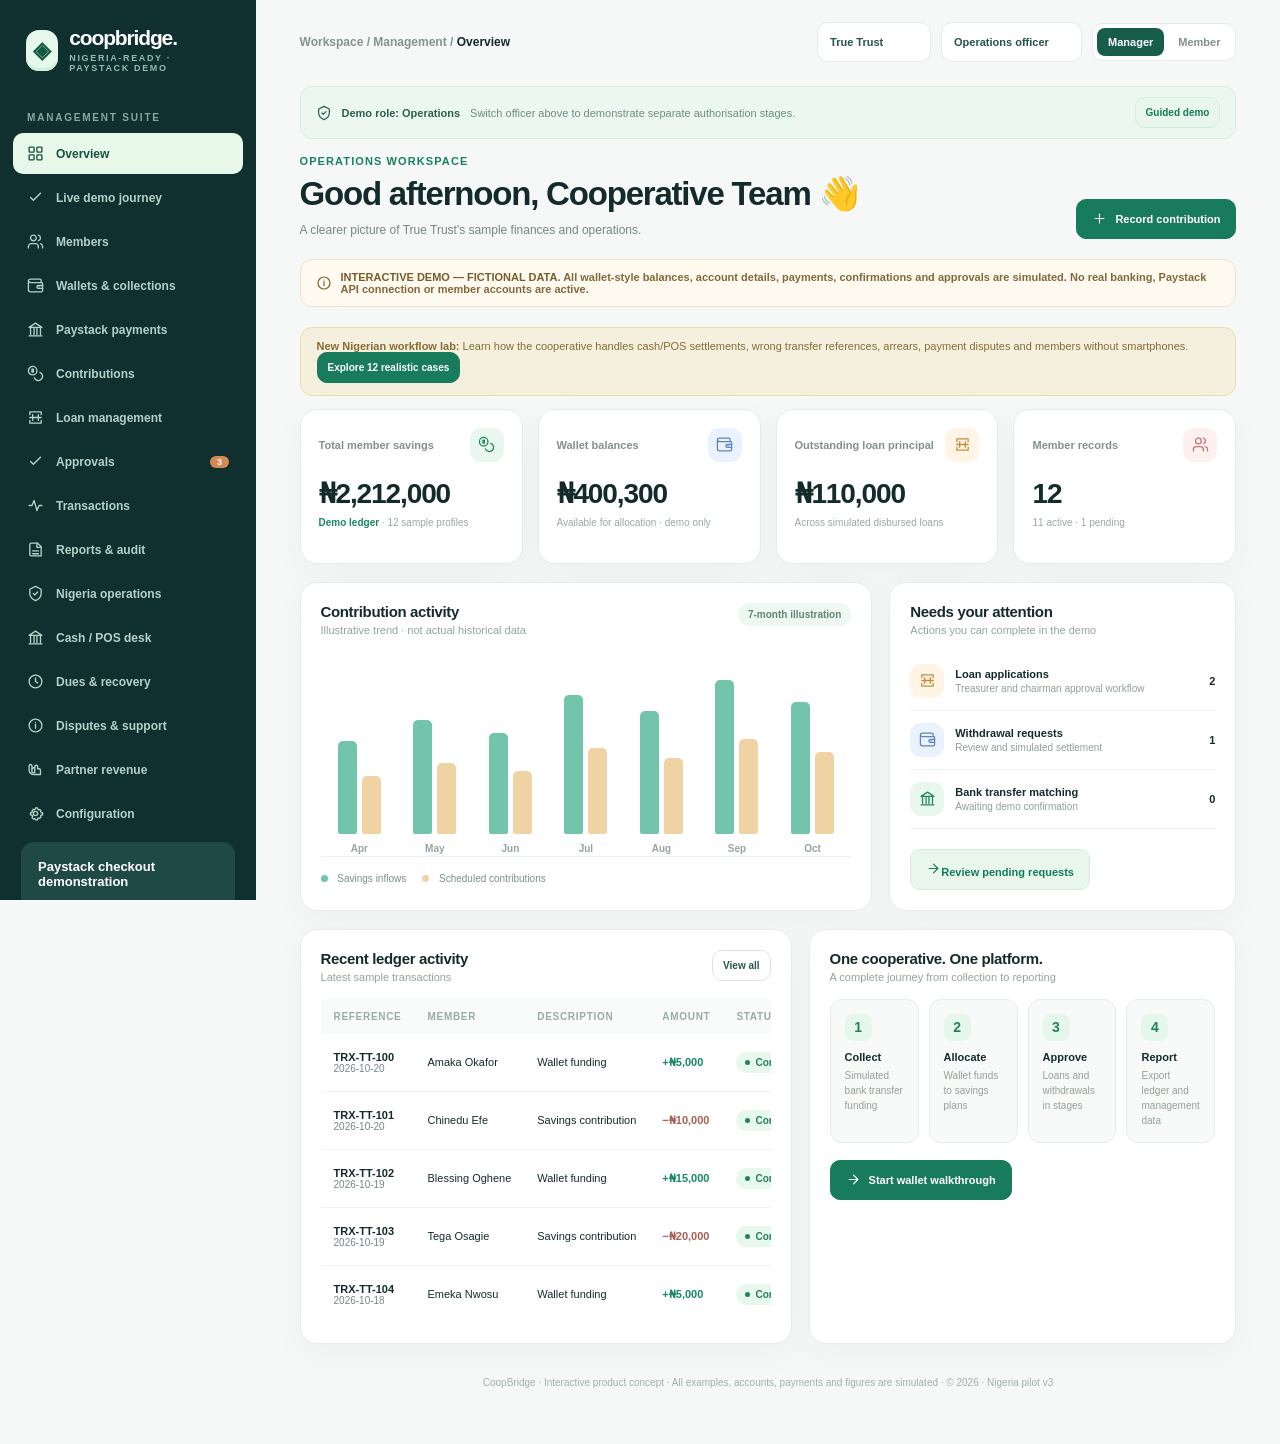
==== commit 21d20a65: "Upgrade CoopBridge mobile demo with simulated Paystack checkout and two-role workflows" ====
--- a/coopbridge-demo/index.html
+++ b/coopbridge-demo/index.html
@@ -18,6 +18,10 @@
 
 .ng-hero{background:linear-gradient(118deg,#102f2b,#156146);color:#fff;padding:27px;border-radius:19px;margin-bottom:20px;display:flex;justify-content:space-between;gap:18px;align-items:center}.ng-hero h3{font-size:26px;margin:8px 0;line-height:1.23;letter-spacing:-.7px}.ng-hero p{color:#c6e0d7;font-size:12px;max-width:600px;line-height:1.7}.ng-badge{background:#ecfff0;color:#166347;border-radius:8px;padding:6px 10px;font-weight:850;font-size:10px;text-transform:uppercase;letter-spacing:.55px}.ng-tag{display:inline-block;background:#e9f6ee;color:#147452;font-weight:800;font-size:10px;padding:6px 9px;border-radius:7px}.ng-tag.warning{background:#fff4e4;color:#9b6421}.ng-tag.critical{background:#ffebe7;color:#a44942}.ng-cards{display:grid;grid-template-columns:repeat(3,minmax(0,1fr));gap:14px;margin:15px 0 20px}.ng-card{background:#fff;padding:18px;border:1px solid var(--line);border-radius:15px;display:flex;flex-direction:column;gap:8px;min-height:172px}.ng-card h4{margin:0;font-size:14px}.ng-card p{font-size:12px;line-height:1.65;color:var(--muted);margin:0;flex:1}.ng-card .btn{align-self:flex-start}.ng-case{display:flex;gap:14px;align-items:flex-start;padding:18px;border-bottom:1px solid var(--line)}.ng-case:last-child{border-bottom:0}.ng-case > .glyph{flex-shrink:0}.ng-case-content{flex:1;min-width:0}.ng-case-content strong{font-size:13px}.ng-case-content p{color:var(--muted);font-size:11px;line-height:1.5;margin:6px 0}.ng-case-actions{display:flex;flex-wrap:wrap;gap:7px;margin-top:10px}.ng-steps{display:flex;gap:9px;flex-wrap:wrap}.ng-step{background:#f3f8f5;border:1px solid #dceae3;border-radius:10px;padding:10px 12px;color:#4f7167;font-size:10px;font-weight:750}.ng-narrative{background:#f0f7f3;border:1px solid #d9e8db;border-radius:13px;padding:16px;margin:17px 0;line-height:1.7;color:#416a5b;font-size:12px}.ng-notice{background:#fff8ea;border:1px solid #f1dfb6;border-radius:12px;padding:12px 14px;margin:16px 0;color:#795f2e;font-size:11px;line-height:1.7}.ng-ledger-row{display:flex;justify-content:space-between;gap:10px;padding:11px 0;border-bottom:1px solid var(--line);font-size:12px}.ng-ledger-row:last-child{border-bottom:none}.ng-ledger-row span{color:var(--muted)}.ng-empty{font-size:12px;color:var(--muted);line-height:1.5;padding:18px}.ng-mini{font-size:11px;color:#6c8880}.ng-metrics{display:grid;grid-template-columns:repeat(3,minmax(0,1fr));gap:12px}.ng-metric{background:#fff;border:1px solid var(--line);border-radius:13px;padding:15px}.ng-metric small{color:var(--muted);display:block}.ng-metric b{font-size:21px;display:block;margin-top:8px;color:#145942}.ng-attention{border-left:3px solid #d4a85c;padding-left:12px;font-size:11px;color:#786a4c}.ng-intro{font-size:12px;color:var(--muted);line-height:1.7;margin:5px 0 18px}.ng-separator{height:17px}.ng-timeline{border-left:2px solid #d9e6df;padding-left:15px;margin:16px 4px;display:grid;gap:13px}.ng-timepoint{position:relative}.ng-timepoint:before{content:'';position:absolute;width:9px;height:9px;border-radius:100%;background:#238761;left:-20px;top:5px}.ng-timepoint b{font-size:12px}.ng-timepoint span{font-size:11px;color:var(--muted);display:block;margin-top:4px}.ng-switch-tips{display:flex;align-items:center;gap:8px;flex-wrap:wrap}.ng-screen-notice{background:#f5f0de;border:1px solid #eadcab;padding:12px 16px;border-radius:12px;font-size:11px;color:#866c35;margin:13px 0}
 @media(max-width:1050px){.ng-cards{grid-template-columns:repeat(2,minmax(0,1fr))}}@media(max-width:640px){.ng-cards,.ng-metrics{grid-template-columns:1fr}.ng-hero{display:block;padding:20px}.ng-hero h3{font-size:22px}.ng-case{padding:14px 10px}.ng-case-actions .btn{white-space:normal;text-align:left;min-height:34px}}
+
+/* Mobile-first Paystack demo additions */
+.ps-top{display:flex;align-items:center;justify-content:space-between;gap:10px;padding:13px 15px;background:#f1f9ff;border-radius:12px;margin-bottom:15px;border:1px solid #dcebf6}.ps-logo{font-size:20px;font-weight:900;letter-spacing:-.9px;color:#10365a}.ps-test{font-size:9px;letter-spacing:.3px;color:#567b9c;font-weight:850}.ps-checkout{padding:21px;background:#fff;border:1px solid #ddeaf2;border-radius:15px;margin:13px 0}.ps-price{font-size:36px;font-weight:900;color:#153f61;letter-spacing:-1.6px}.ps-mini{font-size:10px;font-weight:850;color:#6c879c;letter-spacing:.5px}.ps-checkout p{font-size:12px;color:#7892a2}.ps-line{display:flex;justify-content:space-between;gap:12px;margin:15px 0;padding:0 0 12px;border-bottom:1px solid #ecf2f6;font-size:11px}.ps-line span{color:#7490a0}.ps-line b{text-align:right;color:#274c60}.ps-info{font-size:11px;line-height:1.65;background:#edf6fa;border:1px solid #d6e8f1;padding:13px 14px;color:#3b637b;border-radius:12px;margin-bottom:12px}.ps-buttons{display:grid;gap:9px;margin-top:18px}.ps-buttons .btn{text-align:center;justify-content:center;min-height:43px}.ps-tile-grid{display:grid;grid-template-columns:repeat(2,minmax(0,1fr));gap:11px;margin:16px 0}.ps-tile{background:#fff;border:1px solid #dde9e3;border-radius:15px;padding:19px 13px;text-align:left;min-width:0;display:flex;gap:9px;flex-direction:column;color:#214d3d;box-shadow:0 5px 17px #103d3210}.ps-tile>span{font-size:26px}.ps-tile b{font-size:13px}.ps-tile small{font-size:10px;color:#779286;line-height:1.5}.ps-payment{display:flex;justify-content:space-between;align-items:center;gap:9px;padding:16px 0;border-bottom:1px solid #eaf0ec;min-width:0}.ps-payment>div:first-child{flex:1;min-width:0}.ps-payment b{font-size:12px}.ps-payment small{font-size:10px;display:block;color:#7c9890;line-height:1.7;overflow-wrap:anywhere}.ps-payment-right{display:flex;flex-direction:column;align-items:flex-end;gap:6px;flex-shrink:0}.bottom-tabs{display:none}
+@media(max-width:770px){.content{padding-bottom:105px}.bottom-tabs{position:fixed;bottom:0;left:0;right:0;padding:8px 5px max(9px,env(safe-area-inset-bottom));display:flex;justify-content:space-around;align-items:stretch;background:#fff;border-top:1px solid #e4eee8;box-shadow:0 -8px 28px #15322a0d;z-index:38}.bottom-tabs button{flex:1;min-width:0;background:transparent;border:0;color:#78918a;display:flex;align-items:center;justify-content:center;flex-direction:column;gap:3px;font-size:9px;font-weight:850;padding:5px 0;min-height:44px}.bottom-tabs button.active{color:#087a56}.bottom-tabs button span{white-space:nowrap}.topbar{align-items:flex-start}.officer-banner{border-radius:12px}.ps-price{font-size:29px}.ps-payment-right{min-width:75px}.ps-payment-right b{font-size:12px}}@media(max-width:390px){.ps-tile{padding:14px 10px}.ps-tile small{font-size:9px}}
 </style>
 </head>
 <body>
@@ -45,7 +49,7 @@
 function setMemberById(id){const idx=d().members.findIndex(m=>m.id===id);if(idx>=0){d().memberIndex=idx;save();switchRole('member')}}
 function setOfficer(which){role='admin';actorRole=which;page='approvals';render()}
 function demoStep(title,description,action,label){return `<div class="journey-step"><span class="journey-check">${ico('check')}</span><div><b>${title}</b><p>${description}</p></div>${btn(label,action,'btn btn-xs btn-primary','arrow')}</div>`}
-function journeyPage(){const a=d(),open=a.deposits.filter(x=>x.status==='Awaiting confirmation').length,guar=a.loans.filter(x=>x.status==='Guarantor pending').length,waiting=a.loans.filter(x=>['Pending','Treasurer approved','Approved'].includes(x.status)).length;return `${header('A full cooperative journey','Follow an actual sequence of actions, with separate sample roles and updated records.',btn('Reset demo to beginning','resetDemo()','btn btn-soft','refresh'),'GUIDED DEMONSTRATION')}${journeyNotice}<div class="kpi-grid">${stat('Pending bank references',open,'Ready for treasurer reconciliation','bank')}${stat('Guarantor requests',guar,'Member consent step','users','blue')}${stat('Loans in workflow',waiting,'Review → approval → payout','loans','amber')}${stat('Audit trail events',a.audit.length,'Updated with each action','report','rose')}</div><div class="two-col">${panel('Walkthrough · member journey','Perform each step, then return to this page.',demoStep('01 · Enrol a member','Operations captures member details and approves the profile.',"actorRole='Operations';navigate('members')",'Members')+demoStep('02 · Member makes a funding request','Switch to Member and create a transfer reference. It starts Pending.',"switchRole('member');navigate('mywallet')",'Member wallet')+demoStep('03 · Treasurer reconciles payment','Switch to Treasurer to confirm a unique mock bank event. The wallet increases once.',"actorRole='Treasurer';switchRole('admin');navigate('wallets')",'Reconcile')+demoStep('04 · Allocate money to thrift or shares','Member chooses contribution plan; the wallet decreases and savings increase.',"switchRole('member');navigate('mysavings')",'Contribute')+demoStep('05 · Submit a loan and obtain guarantor consent','A different member accepts the guarantee before officers review.',"switchRole('member');navigate('myloans')",'Request loan'))}${panel('Walkthrough · controls & decisions','Follow the hand-offs and produce an auditable report.',demoStep('06 · Treasurer reviews request','Checks guarantor acceptance and recommends a loan.',"setOfficer('Treasurer')",'Review')+demoStep('07 · Chairman authorises','An independent role approves the recommended loan.',"setOfficer('Chairman')",'Authorise')+demoStep('08 · Treasurer stages disbursement','Treasurer completes a simulated wallet credit after approval.',"setOfficer('Treasurer')",'Disburse')+demoStep('09 · Repayment and statement','Switch to Member, repay from available wallet and download statement.',"switchRole('member');navigate('myloans')",'Repay')+demoStep('10 · Reports and commercial proposal','Review transaction and audit records, then proposed ₦500/member fee.',"actorRole='Operations';navigate('reports')",'Reports'))}</div><div class="pitch-banner" style="margin-top:18px"><div><h3>Two potential partner workspaces</h3><p>Switch between True Trust and Desire Youth at the top. Their fictional member data remains separate in this browser.</p></div>${btn('Open proposed revenue model',"navigate('partnership')",'btn btn-primary','arrow')}</div>`}
+function journeyPage(){const a=d(),open=a.deposits.filter(x=>x.status==='Awaiting confirmation').length,guar=a.loans.filter(x=>x.status==='Guarantor pending').length,waiting=a.loans.filter(x=>['Pending','Treasurer approved','Approved'].includes(x.status)).length;return `${header('A full cooperative journey','Follow an actual sequence of actions, with separate sample roles and updated records.',btn('Reset demo to beginning','resetDemo()','btn btn-soft','refresh'),'GUIDED DEMONSTRATION')}${journeyNotice}<div class="kpi-grid">${stat('Pending bank references',open,'Ready for treasurer reconciliation','bank')}${stat('Guarantor requests',guar,'Member consent step','users','blue')}${stat('Loans in workflow',waiting,'Review → approval → payout','loans','amber')}${stat('Audit trail events',a.audit.length,'Updated with each action','report','rose')}</div><div class="two-col">${panel('Walkthrough · member journey','Perform each step, then return to this page.',demoStep('01 · Enrol a member','Operations captures member details and approves the profile.',"actorRole='Operations';navigate('members')",'Members')+demoStep('02 · Member makes a funding request','Switch to Member and create a transfer reference. It starts Pending.',"switchRole('member');navigate('mywallet')",'Member wallet')+demoStep('03 · Treasurer reconciles payment','Switch to Treasurer to confirm a unique mock provider payment event. The wallet increases once.',"actorRole='Treasurer';switchRole('admin');navigate('wallets')",'Reconcile')+demoStep('04 · Allocate money to thrift or shares','Member chooses contribution plan; the wallet decreases and savings increase.',"switchRole('member');navigate('mysavings')",'Contribute')+demoStep('05 · Submit a loan and obtain guarantor consent','A different member accepts the guarantee before officers review.',"switchRole('member');navigate('myloans')",'Request loan'))}${panel('Walkthrough · controls & decisions','Follow the hand-offs and produce an auditable report.',demoStep('06 · Treasurer reviews request','Checks guarantor acceptance and recommends a loan.',"setOfficer('Treasurer')",'Review')+demoStep('07 · Chairman authorises','An independent role approves the recommended loan.',"setOfficer('Chairman')",'Authorise')+demoStep('08 · Treasurer stages disbursement','Treasurer completes a simulated wallet credit after approval.',"setOfficer('Treasurer')",'Disburse')+demoStep('09 · Repayment and statement','Switch to Member, repay from available wallet and download statement.',"switchRole('member');navigate('myloans')",'Repay')+demoStep('10 · Reports and commercial proposal','Review transaction and audit records, then proposed ₦500/member fee.',"actorRole='Operations';navigate('reports')",'Reports'))}</div><div class="pitch-banner" style="margin-top:18px"><div><h3>Two potential partner workspaces</h3><p>Switch between True Trust and Desire Youth at the top. Their fictional member data remains separate in this browser.</p></div>${btn('Open proposed revenue model',"navigate('partnership')",'btn btn-primary','arrow')}</div>`}
 function save(){try{localStorage.setItem('coopbridge_prospect_v7_ng',JSON.stringify(db))}catch(e){toast('Local storage unavailable; changes will be lost after closing.',true)}}
 function member(){return d().members[d().memberIndex]||d().members[0]}
 function mById(id){return d().members.find(m=>m.id===id)}
@@ -54,8 +58,8 @@
 function changeOrg(v){org=v;page=role==='admin'?'overview':'home';filter='';try{const u=new URL(location.href);u.searchParams.set('org',v);history.replaceState(null,'',u)}catch{}render()}
 function switchRole(v){role=v;page=v==='admin'?'overview':'home';filter='';render()}
 function navigate(v){page=v;filter='';drawer=false;render();scrollTo({top:0,behavior:'smooth'})}
-const adminNav=[['overview','Overview','dashboard'],['journey','Live demo journey','check'],['members','Members','users'],['wallets','Wallets & collections','wallet'],['savings','Contributions','coins'],['loans','Loan management','loans'],['approvals','Approvals','check'],['transactions','Transactions','activity'],['reports','Reports & audit','report'],['nigeria','Nigeria operations','shield'],['collections','Cash / POS desk','bank'],['risk','Dues & recovery','clock'],['supportdesk','Disputes & support','info'],['partnership','Partner revenue','hand'],['settings','Configuration','gear']];
-const memberNav=[['home','My dashboard','dashboard'],['mywallet','My wallet','wallet'],['mysavings','My savings','coins'],['myloans','My loans','loans'],['myactivity','Activity & statements','receipt'],['mydues','Dues & reminders','clock'],['myhelp','Help & disputes','info'],['myprofile','My profile','users']];
+const adminNav=[['overview','Overview','dashboard'],['journey','Live demo journey','check'],['members','Members','users'],['wallets','Wallets & collections','wallet'],['paystack','Paystack payments','bank'],['savings','Contributions','coins'],['loans','Loan management','loans'],['approvals','Approvals','check'],['transactions','Transactions','activity'],['reports','Reports & audit','report'],['nigeria','Nigeria operations','shield'],['collections','Cash / POS desk','bank'],['risk','Dues & recovery','clock'],['supportdesk','Disputes & support','info'],['partnership','Partner revenue','hand'],['settings','Configuration','gear']];
+const memberNav=[['home','My dashboard','dashboard'],['mywallet','My wallet','wallet'],['mypayments','Paystack payments','bank'],['mysavings','My savings','coins'],['myloans','My loans','loans'],['myactivity','Activity & statements','receipt'],['mydues','Dues & reminders','clock'],['myhelp','Help & disputes','info'],['myprofile','My profile','users']];
 function stat(title,value,sub,icon='wallet',tone=''){return `<div class="kpi"><div class="kpi-title"><span>${E(title)}</span><span class="glyph ${tone}">${ico(icon)}</span></div><div class="value">${value}</div><div class="desc">${sub}</div></div>`}
 function badge(v){return `<span class="status ${String(v).toLowerCase().replace(/\s+/g,'-')}">${E(v)}</span>`}
 function avatar(name,n=0){return `<div class="initials g${n%4+1}">${E(name.split(' ').map(x=>x[0]).slice(0,2).join(''))}</div>`}
@@ -65,18 +69,18 @@
 function panel(title,sub,body,action=''){return `<section class="panel"><div class="panel-header"><div><h3>${title}</h3>${sub?`<p class="subtitle">${sub}</p>`:''}</div>${action}</div>${body}</section>`}
 function btn(text,action,cls='btn',iconName=''){return `<button type="button" class="${cls}" onclick="${action}">${iconName?ico(iconName):''}${text}</button>`}
 function header(title,sub,action='',eyebrow='OPERATIONS WORKSPACE'){return `<div class="page-head"><div><div class="eyebrow">${eyebrow}</div><h2>${title}</h2><p>${sub}</p></div>${action?`<div class="head-actions">${action}</div>`:''}</div>`}
-const journeyNotice='<div class="demo-bar">'+ico('shield')+'<div><b>REAL-WORLD WORKFLOW, SIMULATED FUNDS:</b> Separate officer stages, member consent, wallet settlement and statements are demonstrated with fictional data. Authentication, Kuda collection, real banking and ledger security need a production backend.</div></div>';
-const notice=`<div class="demo-bar">${ico('info')}<div><b>INTERACTIVE DEMO — FICTIONAL DATA.</b> All wallet-style balances, account details, payments, confirmations and approvals are simulated. No real banking, Kuda API connection or member accounts are active.</div></div>`;
-function renderSide(){const navs=role==='admin'?adminNav:memberNav;return `<div class="overlay ${drawer?'open':''}" onclick="drawer=false;render()"></div><aside class="sidebar ${drawer?'open':''}"><div class="brand"><div class="mark">◈</div><div><h1>coopbridge.</h1><span>Built for better together</span></div></div><div class="nav-group">${role==='admin'?'MANAGEMENT SUITE':'MEMBER SPACE'}</div><nav class="side-nav">${navs.slice(0,role==='admin'?8:8).map(([id,title,icon])=>`<button class="nav-button ${page===id?'active':''}" onclick="navigate('${id}')">${ico(icon)}${title}${id==='approvals'&&countPending()?`<small>${countPending()}</small>`:''}</button>`).join('')}</nav>${role==='admin'?`<div class="nav-group">ADMINISTRATION</div><nav class="side-nav">${adminNav.slice(8).map(([id,title,icon])=>`<button class="nav-button ${page===id?'active':''}" onclick="navigate('${id}')">${ico(icon)}${title}</button>`).join('')}</nav>`:''}<div class="side-foot"><div class="mini-card"><h4>Ready to see this live?</h4><p>Demonstrate the workflow, then agree the cooperative's exact requirements.</p><button onclick="navigate('${role==='admin'?'partnership':'myprofile'}')">${role==='admin'?'View partnership model':'View my membership'} →</button></div><div class="side-profile"><div class="avatar">${role==='admin'?'AD':'AO'}</div><div><b>${role==='admin'?'Demo Administrator':E(member().name)}</b><small>${role==='admin'?'Management view':'Member view'} · Sample access</small></div></div></div></aside>`}
+const journeyNotice='<div class="demo-bar">'+ico('shield')+'<div><b>REAL-WORLD WORKFLOW, SIMULATED FUNDS:</b> Separate officer stages, member consent, wallet settlement and statements are demonstrated with fictional data. Authentication, Paystack payment, real banking and ledger security need a production backend.</div></div>';
+const notice=`<div class="demo-bar">${ico('info')}<div><b>INTERACTIVE DEMO — FICTIONAL DATA.</b> All wallet-style balances, account details, payments, confirmations and approvals are simulated. No real banking, Paystack API connection or member accounts are active.</div></div>`;
+function renderSide(){const navs=role==='admin'?adminNav:memberNav;return `<div class="overlay ${drawer?'open':''}" onclick="drawer=false;render()"></div><aside class="sidebar ${drawer?'open':''}"><div class="brand"><div class="mark">◈</div><div><h1>coopbridge.</h1><span>Nigeria-ready · Paystack demo</span></div></div><div class="nav-group">${role==='admin'?'MANAGEMENT SUITE':'MEMBER SPACE'}</div><nav class="side-nav">${navs.map(([id,title,icon])=>`<button class="nav-button ${page===id?'active':''}" onclick="navigate('${id}')">${ico(icon)}${title}${id==='approvals'&&countPending()?`<small>${countPending()}</small>`:''}</button>`).join('')}</nav><div class="side-foot"><div class="mini-card"><h4>Paystack checkout demonstration</h4><p>Experience payments and approvals with fictional records. No live money.</p><button onclick="navigate('${role==='admin'?'paystack':'mypayments'}')">Open payments →</button></div></div></aside>`}
 function countPending(){return d().loans.filter(l=>['Pending','Treasurer approved','Approved'].includes(l.status)).length+d().withdrawals.filter(w=>['Pending','Treasurer approved','Approved'].includes(w.status)).length+d().deposits.filter(w=>w.status==='Awaiting confirmation').length}
-function renderTop(){const off=role==='admin'?`<select aria-label="Active demo officer" id="officer-select" class="field-mini" onchange="actorRole=this.value;render()"><option value="Operations" ${actorRole==='Operations'?'selected':''}>Operations officer</option><option value="Treasurer" ${actorRole==='Treasurer'?'selected':''}>Treasurer</option><option value="Chairman" ${actorRole==='Chairman'?'selected':''}>Chairman</option></select>`:`<select aria-label="Active sample member" id="demo-member-select" class="field-mini" onchange="d().memberIndex=+this.value;save();render()">${d().members.map((m,i)=>`<option value="${i}" ${i===d().memberIndex?'selected':''}>${E(m.name)}</option>`).join('')}</select>`;return `<div class="topbar"><button class="circle-btn mobile-menu" onclick="drawer=!drawer;render()" aria-label="Toggle menu">${ico('menu')}</button><div class="crumb">Workspace <span> / </span> ${role==='admin'?'Management':'Member'} <span> / </span><strong>${E((role==='admin'?adminNav:memberNav).find(x=>x[0]===page)?.[1]||'Overview')}</strong></div><div class="top-right"><select aria-label="Cooperative" class="field-mini" onchange="changeOrg(this.value)"><option value="truetrust" ${org==='truetrust'?'selected':''}>True Trust · Demo</option><option value="desire" ${org==='desire'?'selected':''}>Desire Youth · Demo</option></select>${off}<div class="role-switch"><button class="${role==='admin'?'active':''}" onclick="switchRole('admin')">Manager</button><button class="${role==='member'?'active':''}" onclick="switchRole('member')">Member</button></div></div></div>`}
-function render(){const mapping={nigeria:nigeriaPage,collections:collectionsPage,risk:riskPage,supportdesk:supportDeskPage,mydues:myDuesPage,myhelp:myHelpPage,journey:journeyPage,overview:overview,members:membersPage,wallets:walletsPage,savings:savingsPage,loans:loansPage,approvals:approvalsPage,transactions:transactionsPage,reports:reportsPage,partnership:partnershipPage,settings:settingsPage,home:memberHome,mywallet:memberWallet,mysavings:memberSavings,myloans:memberLoans,myactivity:memberActivity,myprofile:memberProfile};$('#app').innerHTML=`<div class="app">${renderSide()}<main class="content">${renderTop()}${role==='admin'?`<div class="officer-banner">${ico('shield')} <b>Demo role: ${E(actorRole)}</b><span>Switch officer above to demonstrate separate authorisation stages.</span>${btn('Guided demo',"navigate('journey')",'btn btn-xs btn-soft')}</div>`:''}${(mapping[page]||overview)()}<div class="footline">CoopBridge · Interactive product concept · All examples, accounts, payments and figures are simulated · © 2026 · Nigeria pilot v3</div></main></div>`;const q=$('#search-input');if(q){q.focus();q.setSelectionRange(q.value.length,q.value.length)}}
+function renderTop(){const off=role==='admin'?`<select aria-label="Active demo officer" id="officer-select" class="field-mini" onchange="actorRole=this.value;render()"><option value="Operations" ${actorRole==='Operations'?'selected':''}>Operations officer</option><option value="Treasurer" ${actorRole==='Treasurer'?'selected':''}>Treasurer</option><option value="Chairman" ${actorRole==='Chairman'?'selected':''}>Chairman</option></select>`:`<select aria-label="Active sample member" id="demo-member-select" class="field-mini" onchange="d().memberIndex=+this.value;save();render()">${d().members.map((m,i)=>`<option value="${i}" ${i===d().memberIndex?'selected':''}>${E(m.name)}</option>`).join('')}</select>`;return `<div class="topbar"><button class="circle-btn mobile-menu" onclick="drawer=!drawer;render()" aria-label="Toggle menu">${ico('menu')}</button><div class="crumb">Workspace <span> / </span> ${role==='admin'?'Management':'Member'} <span> / </span><strong>${E((role==='admin'?adminNav:memberNav).find(x=>x[0]===page)?.[1]||'Overview')}</strong></div><div class="top-right"><select aria-label="Cooperative" class="field-mini" onchange="changeOrg(this.value)"><option value="truetrust" ${org==='truetrust'?'selected':''}>True Trust</option><option value="desire" ${org==='desire'?'selected':''}>Desire Youth</option></select>${off}<div class="role-switch"><button class="${role==='admin'?'active':''}" onclick="switchRole('admin')">Manager</button><button class="${role==='member'?'active':''}" onclick="switchRole('member')">Member</button></div></div></div>`}
+function render(){const mapping={paystack:paystackDeskPage,mypayments:memberPaystackPage,nigeria:nigeriaPage,collections:collectionsPage,risk:riskPage,supportdesk:supportDeskPage,mydues:myDuesPage,myhelp:myHelpPage,journey:journeyPage,overview:overview,members:membersPage,wallets:walletsPage,savings:savingsPage,loans:loansPage,approvals:approvalsPage,transactions:transactionsPage,reports:reportsPage,partnership:partnershipPage,settings:settingsPage,home:memberHome,mywallet:memberWallet,mysavings:memberSavings,myloans:memberLoans,myactivity:memberActivity,myprofile:memberProfile};$('#app').innerHTML=`<div class="app">${renderSide()}<main class="content">${renderTop()}${role==='admin'?`<div class="officer-banner">${ico('shield')} <b>Demo role: ${E(actorRole)}</b><span>Switch officer above to demonstrate separate authorisation stages.</span>${btn('Guided demo',"navigate('journey')",'btn btn-xs btn-soft')}</div>`:''}${(mapping[page]||overview)()}<div class="footline">CoopBridge · Interactive product concept · All examples, accounts, payments and figures are simulated · © 2026 · Nigeria pilot v3</div>${mobileNav()}</main></div>`;const q=$('#search-input');if(q){q.focus();q.setSelectionRange(q.value.length,q.value.length)}}
 function searchRows(field,val){filter=val;const el=$('#table-body');if(!el)return;el.innerHTML=(field==='members'?renderMembersRows():field==='transactions'?renderTransactionRows():renderWalletRows())}
 function overview(){let ds=d(),sum=ds.members.reduce((a,m)=>a+m.savings,0),wallet=ds.members.reduce((a,m)=>a+m.wallet,0),loans=ds.loans.filter(l=>l.status==='Disbursed').reduce((a,l)=>a+l.remaining,0),active=ds.members.filter(m=>m.status==='Active').length;const chart=[57,70,62,85,75,94,81].map((h,i)=>`<div class="bar-col"><div class="bar-pair"><div class="bar" style="height:${h}%"></div><div class="bar alt" style="height:${h*.62}%"></div></div><small>${['Apr','May','Jun','Jul','Aug','Sep','Oct'][i]}</small></div>`).join('');return `${header(`Good afternoon, Cooperative Team 👋`,`A clearer picture of ${E(configs[org].short)}'s sample finances and operations.`,btn('Record contribution',"openAllocate('')",'btn btn-primary','plus'))}${notice}<div class="ng-screen-notice"><b>New Nigerian workflow lab:</b> Learn how the cooperative handles cash/POS settlements, wrong transfer references, arrears, payment disputes and members without smartphones. ${btn('Explore 12 realistic cases',"navigate('nigeria')",'btn btn-xs btn-primary')}</div><div class="kpi-grid">${stat('Total member savings',fmt(sum),'<span class="trend">Demo ledger</span> · 12 sample profiles','coins')}${stat('Wallet balances',fmt(wallet),'Available for allocation · demo only','wallet','blue')}${stat('Outstanding loan principal',fmt(loans),'Across simulated disbursed loans','loans','amber')}${stat('Member records',String(ds.members.length),`${active} active · ${ds.members.length-active} pending`,'users','rose')}</div><div class="dash-grid">${panel('Contribution activity','Illustrative trend · not actual historical data',`<div class="visual-bars">${chart}</div><div class="legend"><span><i></i> Savings inflows</span><span><i class="alt"></i> Scheduled contributions</span></div>`,`<span class="month-badge">7-month illustration</span>`)}${panel('Needs your attention','Actions you can complete in the demo',`<div class="task"><span class="glyph amber">${ico('loans')}</span><div><div class="title">Loan applications</div><div class="info">Treasurer and chairman approval workflow</div></div><div class="trailing">${ds.loans.filter(l=>['Guarantor pending','Pending','Treasurer approved'].includes(l.status)).length}</div></div><div class="task"><span class="glyph blue">${ico('wallet')}</span><div><div class="title">Withdrawal requests</div><div class="info">Review and simulated settlement</div></div><div class="trailing">${ds.withdrawals.filter(x=>x.status!=='Completed'&&x.status!=='Rejected').length}</div></div><div class="task"><span class="glyph">${ico('bank')}</span><div><div class="title">Bank transfer matching</div><div class="info">Awaiting demo confirmation</div></div><div class="trailing">${ds.deposits.filter(x=>x.status==='Awaiting confirmation').length}</div></div>${btn('Review pending requests',"navigate('approvals')",'btn btn-soft large-cta','arrow')}`)} </div><div class="section-grid">${panel('Recent ledger activity','Latest sample transactions',table(['Reference','Member','Description','Amount','Status',''],ds.transactions.slice(0,5).map(transactionRow).join('')),btn('View all',"navigate('transactions')",'btn btn-xs'))}${panel('One cooperative. One platform.','A complete journey from collection to reporting',`<div class="flow-steps"><div class="flow-step"><div class="num">1</div><strong>Collect</strong><small>Simulated bank transfer funding</small></div><div class="flow-step"><div class="num">2</div><strong>Allocate</strong><small>Wallet funds to savings plans</small></div><div class="flow-step"><div class="num">3</div><strong>Approve</strong><small>Loans and withdrawals in stages</small></div><div class="flow-step"><div class="num">4</div><strong>Report</strong><small>Export ledger and management data</small></div></div><div style="margin-top:17px">${btn('Start wallet walkthrough',"navigate('wallets')",'btn btn-primary','arrow')}</div>`)}</div>`}
 function renderMembersRows(){let rows=d().members.filter(m=>(m.name+' '+m.id+' '+m.plan).toLowerCase().includes(filter.toLowerCase()));return rows.map((m,i)=>`<tr><td>${person(m,i)}</td><td>${E(m.plan)}</td><td><b>${fmt(m.savings)}</b></td><td>${fmt(m.wallet)}</td><td>${badge(m.status)}</td><td>${btn('Open',`showMember('${m.id}')`,'btn btn-xs')}</td></tr>`).join('')||'<tr><td colspan="6" class="empty">No matching members</td></tr>'}
 function membersPage(){return `${header('Member management','Keep registrations, contribution plans, member statements and verification steps organised.',btn('Add member',"addMember()",'btn btn-primary','plus'))}${notice}<div class="kpi-grid">${stat('Total members',d().members.length,'Across this demonstration society','users')}${stat('Active profiles',d().members.filter(m=>m.status==='Active').length,'Sample verified membership','shield','blue')}${stat('Pending review',d().members.filter(m=>m.status==='Pending').length,'Awaiting simulated approval','clock','amber')}${stat('Contribution plans',3,'Daily, weekly and monthly examples','calendar','rose')}</div>${panel('Member directory','Search and open a profile, approve a member or post a contribution',`<div class="toolbar"><div class="search">${ico('search')}<input id="search-input" placeholder="Search name, member number or plan" value="${E(filter)}" oninput="searchRows('members',this.value)"></div>${btn('Export member CSV','exportCSV("members")','btn','download')}</div><div class="table-wrap"><table class="table"><thead><tr><th>Member</th><th>Plan</th><th>Savings</th><th>Wallet</th><th>Status</th><th></th></tr></thead><tbody id="table-body">${renderMembersRows()}</tbody></table></div>`)}`}
 function renderWalletRows(){return d().members.filter(m=>(m.name+' '+m.id).toLowerCase().includes(filter.toLowerCase())).map((m,i)=>`<tr><td>${person(m,i)}</td><td><b>${fmt(m.wallet)}</b></td><td>${fmt(m.savings)}</td><td><span class="badge-outline">${org==='desire'?'DY':'TT'}-DEMO-${String(i+1).padStart(3,'0')}</span></td><td>${btn('View',`walletDetail('${m.id}')`,'btn btn-xs')}</td></tr>`).join('')||'<tr><td colspan="5" class="empty">No matching wallets</td></tr>'}
-function walletsPage(){let total=d().members.reduce((s,m)=>s+m.wallet,0);return `${header('Wallets & collections','Demonstrate the staged journey from bank transfer reference to an internal member ledger.',btn('Simulate wallet top-up',"openDeposit()",'btn btn-primary','plus'))}${notice}<div class="two-col" style="margin-bottom:18px"><div class="wallet-card"><small>Member wallet ledger total · illustrative</small><div class="huge">${fmt(total)}</div><small>Internal cooperative ledger balances — NOT bank deposit accounts</small><div class="wallet-actions"><button onclick="openDeposit()">+ Simulate transfer</button><button onclick="openAllocate('')">Allocate to savings</button><button onclick="openWithdrawal('')">Withdrawal request</button></div></div>${panel('Kuda Business integration path','Planned production component, not connected in this prototype',`<div class="task"><span class="glyph blue">${ico('bank')}</span><div><div class="title">Dynamic collection accounts</div><div class="info">Dependent on Kuda Business onboarding and approval</div></div>${badge('Planned')}</div><div class="task"><span class="glyph">${ico('check')}</span><div><div class="title">Webhook verification & matching</div><div class="info">Only confirmed references may update real ledgers</div></div>${badge('Planned')}</div><div class="task"><span class="glyph amber">${ico('shield')}</span><div><div class="title">Withdrawal authorisation</div><div class="info">Dual approvals, limits and payouts</div></div>${badge('Planned')}</div>`)} </div>${panel('Member wallet register','Search any member to explore balances and staged account references',`<div class="toolbar"><div class="search">${ico('search')}<input id="search-input" placeholder="Search wallets by name" value="${E(filter)}" oninput="searchRows('wallets',this.value)"></div></div><div class="table-wrap"><table class="table"><thead><tr><th>Member</th><th>Available demo wallet</th><th>Savings ledger</th><th>Reference</th><th></th></tr></thead><tbody id="table-body">${renderWalletRows()}</tbody></table></div>`,btn('Simulate bank event',"openDeposit()",'btn btn-xs','plus'))}<div style="height:17px"></div>${panel('Simulated bank collection lifecycle','Each step is interactive and can be demonstrated with prospective clients',`<div class="flow-steps"><div class="flow-step"><div class="num">1</div><strong>Member receives payment instructions</strong><small>Demo-only bank collection reference; no payable account number</small></div><div class="flow-step"><div class="num">2</div><strong>Transfer is initiated</strong><small>Create a pending simulated incoming payment</small></div><div class="flow-step"><div class="num">3</div><strong>Webhook is verified</strong><small>Manually trigger a pretend bank confirmation once only</small></div><div class="flow-step"><div class="num">4</div><strong>Ledger updates</strong><small>Member can allocate the balance to savings</small></div></div><div style="margin-top:15px">${d().deposits.filter(x=>x.status==='Awaiting confirmation').map(x=>`<div class="task"><span class="glyph amber">${ico('clock')}</span><div><div class="title">${E(x.id)} · ${E(mById(x.memberId)?.name||'Member')}</div><div class="info">${fmt(x.amount)} · Awaiting demo event</div></div>${btn('Confirm mock webhook',`confirmDeposit('${x.id}')`,'btn btn-xs btn-primary')}</div>`).join('')||'<p class="note">No pending demo collection references. Create one using “Simulate bank event”.</p>'}</div>`)}`}
+function walletsPage(){let total=d().members.reduce((s,m)=>s+m.wallet,0);return `${header('Wallets & collections','Demonstrate the staged journey from Paystack checkout to verified internal ledger posting.',btn('Paystack test checkout',"openDeposit()",'btn btn-primary','plus'))}${notice}<div class="two-col" style="margin-bottom:18px"><div class="wallet-card"><small>Member wallet ledger total · illustrative</small><div class="huge">${fmt(total)}</div><small>Internal cooperative ledger balances — NOT bank deposit accounts</small><div class="wallet-actions"><button onclick="openDeposit()">+ Paystack test checkout</button><button onclick="openAllocate('')">Allocate to savings</button><button onclick="openWithdrawal('')">Withdrawal request</button></div></div>${panel('Paystack integration path','Planned production component, not connected in this prototype',`<div class="task"><span class="glyph blue">${ico('bank')}</span><div><div class="title">Hosted card / bank / USSD checkout</div><div class="info">Requires approved Paystack business account and secure backend</div></div>${badge('Planned')}</div><div class="task"><span class="glyph">${ico('check')}</span><div><div class="title">Webhook verification & matching</div><div class="info">Only confirmed references may update real ledgers</div></div>${badge('Planned')}</div><div class="task"><span class="glyph amber">${ico('shield')}</span><div><div class="title">Withdrawal authorisation</div><div class="info">Dual approvals, limits and payouts</div></div>${badge('Planned')}</div>`)} </div>${panel('Member wallet register','Search any member to explore balances and staged account references',`<div class="toolbar"><div class="search">${ico('search')}<input id="search-input" placeholder="Search wallets by name" value="${E(filter)}" oninput="searchRows('wallets',this.value)"></div></div><div class="table-wrap"><table class="table"><thead><tr><th>Member</th><th>Available demo wallet</th><th>Savings ledger</th><th>Reference</th><th></th></tr></thead><tbody id="table-body">${renderWalletRows()}</tbody></table></div>`,btn('Create Paystack test payment',"openDeposit()",'btn btn-xs','plus'))}<div style="height:17px"></div>${panel('Simulated payment collection lifecycle','Each step is interactive and can be demonstrated with prospective clients',`<div class="flow-steps"><div class="flow-step"><div class="num">1</div><strong>Member receives payment instructions</strong><small>Demo-only payment collection reference; no payable account number</small></div><div class="flow-step"><div class="num">2</div><strong>Transfer is initiated</strong><small>Create a pending simulated incoming payment</small></div><div class="flow-step"><div class="num">3</div><strong>Webhook is verified</strong><small>Manually trigger a pretend bank confirmation once only</small></div><div class="flow-step"><div class="num">4</div><strong>Ledger updates</strong><small>Member can allocate the balance to savings</small></div></div><div style="margin-top:15px">${d().deposits.filter(x=>x.status==='Awaiting confirmation').map(x=>`<div class="task"><span class="glyph amber">${ico('clock')}</span><div><div class="title">${E(x.id)} · ${E(mById(x.memberId)?.name||'Member')}</div><div class="info">${fmt(x.amount)} · Awaiting demo event</div></div>${btn('Confirm mock webhook',`confirmDeposit('${x.id}')`,'btn btn-xs btn-primary')}</div>`).join('')||'<p class="note">No pending demo collection references. Create one using “Create Paystack test payment”.</p>'}</div>`)}`}
 function savingsPage(){const ds=d(),total=ds.members.reduce((a,m)=>a+m.savings,0);return `${header('Contributions & thrift','Record savings, configure contribution schedules and view each member’s history.',btn('Allocate from wallet',"openAllocate('')",'btn btn-primary','plus'))}${notice}<div class="kpi-grid">${stat('Total savings ledger',fmt(total),'Sample member savings totals','coins')}${stat('Share capital',fmt(ds.members.reduce((a,m)=>a+m.shares,0)),'Sample member share capital','bank','blue')}${stat('Weekly plan',fmt(ds.settings.weekly),'Configurable in Settings','calendar','amber')}${stat('Savings transactions',ds.transactions.filter(x=>x.type.includes('Savings')||x.type.includes('Share')).length,'Ledger events recorded','receipt','rose')}</div>${panel('Savings ledger','Move funds from a member wallet into the cooperative savings ledger',table(['Reference','Member','Transaction','Amount','Status'],ds.transactions.filter(t=>/Savings|Share|contribution/i.test(t.type)).map(transactionRow).join('')),btn('Download CSV','exportCSV("transactions")','btn btn-xs','download'))}<div style="height:17px"></div><div class="pitch-banner"><div><h3>Every contribution is traceable</h3><p>Show exactly how a member's wallet changes when money is allocated to a thrift plan.</p></div>${btn('Try contribution flow',"openAllocate('')",'btn btn-primary')}</div>`}
 function renderLoanRows(){let rows=d().loans.filter(l=>loanTab==='all'||l.status.toLowerCase()===loanTab);return rows.map(l=>`<tr><td><b>${E(l.id)}</b><div class="muted" style="font-size:10px">${E(l.date)}</div></td><td>${E(mById(l.memberId)?.name||'—')}</td><td><b>${fmt(l.amount)}</b></td><td>${fmt(l.remaining)}</td><td>${l.term} months</td><td>${badge(l.status)}</td><td>${btn('Review',`loanDetail('${l.id}')`,'btn btn-xs')}</td></tr>`).join('')||'<tr><td colspan="7" class="empty">No matching loans</td></tr>'}
 function loansPage(){return `${header('Loan management','Applications, guarantors, two-stage approval, staged disbursement and repayment history.',btn('New loan application',"applyLoan('')",'btn btn-primary','plus'))}${notice}<div class="kpi-grid">${stat('Loan requests',d().loans.length,'All demonstration applications','loans')}${stat('Awaiting approval',d().loans.filter(l=>['Guarantor pending','Pending','Treasurer approved'].includes(l.status)).length,'Approval queue','clock','amber')}${stat('Outstanding principal',fmt(d().loans.filter(l=>l.status==='Disbursed').reduce((a,l)=>a+l.remaining,0)),'Not including interest or fees','wallet','blue')}${stat('Approved',d().loans.filter(l=>['Approved','Disbursed'].includes(l.status)).length,'Including disbursed cases','check','rose')}</div><div class="pill-tabs">${['all','guarantor pending','pending','treasurer approved','approved','disbursed','rejected'].map(n=>`<button class="${loanTab===n?'active':''}" onclick="loanTab='${n}';render()">${n==='all'?'All loans':n[0].toUpperCase()+n.slice(1)}</button>`).join('')}</div>${panel('Loan application register','Loan eligibility and guarantor validation must be configured before production launch',table(['Reference','Member','Requested','Principal due','Term','Status',''],renderLoanRows()),btn('Export loans','exportCSV("loans")','btn btn-xs','download'))}`}
@@ -85,12 +89,12 @@
 function renderTransactionRows(){let rows=d().transactions.filter(t=>(`${t.id} ${t.type} ${mById(t.memberId)?.name||''}`).toLowerCase().includes(filter.toLowerCase()));return rows.map(transactionRow).join('')||'<tr><td colspan="5" class="empty">No matching transactions</td></tr>'}
 function transactionsPage(){return `${header('Transaction ledger','Browse wallet inflows, savings allocations, repayments and recorded transfers.',btn('Export CSV','exportCSV("transactions")','btn btn-primary','download'))}${notice}${panel('All ledger entries','Sample data in this browser only',`<div class="toolbar"><div class="search">${ico('search')}<input id="search-input" placeholder="Search by member, reference or description" value="${E(filter)}" oninput="searchRows('transactions',this.value)"></div></div><div class="table-wrap"><table class="table"><thead><tr><th>Reference</th><th>Member</th><th>Transaction</th><th>Amount</th><th>Status</th></tr></thead><tbody id="table-body">${renderTransactionRows()}</tbody></table></div>`)}`}
 function reportsPage(){let ds=d(),total=ds.members.reduce((a,m)=>a+m.savings,0),wallet=ds.members.reduce((a,m)=>a+m.wallet,0);return `${header('Reports & audit trail','A reporting centre for the treasurer, secretary, finance team and executive committee.',btn('Export full report',"exportCSV('report')",'btn btn-primary','download'))}${notice}<div class="kpi-grid">${stat('Savings liability',fmt(total),'Amount owed to members in savings','coins')}${stat('Wallet liability',fmt(wallet),'Available member balances','wallet','blue')}${stat('Loan receivables',fmt(ds.loans.filter(x=>x.status==='Disbursed').reduce((a,l)=>a+l.remaining,0)),'Outstanding principal','loans','amber')}${stat('Recorded events',ds.audit.length,'Sample audit entries','report','rose')}</div><div class="three-col" style="margin-bottom:17px">${['members','transactions','loans'].map((what)=>`<div class="scenario"><strong>${what==='members'?'Member register':what==='transactions'?'Contribution & wallet ledger':'Loan book'}</strong><p>Download your illustrative ${what} data in CSV format for board discussion or analysis.</p>${btn('Export '+what,`exportCSV('${what}')`,'btn btn-xs','download')}</div>`).join('')}</div>${panel('Recent audit events','Browser-only demonstration trail; not immutable or tamper-proof',table(['Event','Actor','Time'],ds.audit.slice(0,25).map(a=>`<tr><td><b>${E(a.event)}</b></td><td>${E(a.actor)}</td><td>${E(a.at)}</td></tr>`).join('')))}<p class="note" style="margin-top:13px">Production accounting would need a double-entry ledger, bank reconciliation, server-side audit logging, export control and backup/recovery policy.</p>`}
-function partnershipPage(){let ds=d(),n=ds.pilotMembers,share=ds.partnerShare,fee=500;return `${header('A partnership that creates value','A transparent, proposed ₦500/member monthly service model with cooperative participation.',btn('Print this view','window.print()','btn','receipt'),'PARTNERSHIP PROPOSAL')}${notice}<div class="proposal-box"><small>FOUNDING COOPERATIVE PARTNERSHIP · DISCUSSION DRAFT</small><h3>Modern member services.<br>Shared economic upside.</h3><p>Members access a digital account experience, while the cooperative gains better records, faster loan processing, reporting and a proposed share of subscription receipts. Financial terms, collection responsibility and legal treatment must be agreed before launch.</p></div><div class="panel" style="margin:17px 0"><div class="panel-header"><div><h3>Revenue scenario calculator</h3><p class="subtitle">Hypothetical economics only · not a bill or binding offer</p></div><span class="month-badge">Monthly illustration</span></div><div class="rate-control"><label><small class="muted">Paying members per month</small><br><input type="number" id="pilot-count" value="${n}" min="1" max="500000" onchange="setPilotCount(this.value)"></label><label><small class="muted">Cooperative share per paying member</small><br><select id="partner-share" onchange="setPartnerShare(this.value)"><option value="200" ${share===200?'selected':''}>₦200</option><option value="250" ${share===250?'selected':''}>₦250</option><option value="300" ${share===300?'selected':''}>₦300</option></select></label><div class="minor" style="align-self:flex-end;padding-bottom:10px">Total member charge: <b>₦500 / month</b></div></div><div class="kpi-grid" style="margin:20px 0 0">${stat('Gross member subscriptions',fmt(n*fee),`${n.toLocaleString()} × ₦500`,'users')}${stat('Proposed cooperative share',fmt(n*share),`${n.toLocaleString()} × ${fmt(share)}`,'hand','blue')}${stat('Platform share before costs',fmt(n*(fee-share)),'Before taxes, payment processing, support & overheads','wallet','amber')}${stat('Cooperative share per member',fmt(share),`Of the ₦500 monthly fee`,'coins','rose')}</div><p class="note" style="margin:16px 0 0"><strong>Commercial assumption:</strong> The ₦200–₦300 rebate is <strong>per paying member per month</strong>, not a flat ₦200–₦300 per cooperative. This calculator assumes all displayed members paid the service fee; unpaid, exempt and refunded charges are excluded in a real settlement report. The cooperative share would be contractually agreed, transparently disclosed, and subject to legal/regulatory review. The fee is NOT automatically debited from savings or wallets.</p></div><div class="two-col"><div class="panel"><h3>What the cooperative receives</h3><div class="timeline" style="margin-top:17px">${[['Digitised operations','Member onboarding, balances, savings plans and loan lifecycle.'],['Management visibility','Reports, approvals, financial snapshots and exportable records.'],['Better member experience','An accessible portal to view transactions, submit applications and track status.'],['Agreed revenue participation','A documented share of actually collected monthly subscription fees.']].map((x,i)=>`<div class="timeline-item"><div class="timeline-dot">${i+1}</div><div><strong>${x[0]}</strong><p>${x[1]}</p></div></div>`).join('')}</div></div><div class="panel"><h3>What we need to agree first</h3><div class="timeline" style="margin-top:17px">${[['Discovery meeting','Membership size, contribution products, existing spreadsheets/software and approval rules.'],['Pilot design','Limited number of consenting test members, features, dates and measurable success criteria.'],['Kuda & regulatory readiness','Confirm API eligibility, banking partner structure, licensing responsibilities and safeguarding of member funds.'],['Commercial contract','Fee payer, share, settlement schedule, taxes, refund rules, support and termination/data export.']].map((x,i)=>`<div class="timeline-item"><div class="timeline-dot">${i+1}</div><div><strong>${x[0]}</strong><p>${x[1]}</p></div></div>`).join('')}</div></div></div><div style="height:17px"></div><div class="ng-separator"></div><div class="panel"><div class="panel-header"><div><h3>How Nigerian members may react to a ₦500 monthly fee</h3><p class="subtitle">A sales hypothesis to validate with the cooperative — not market research findings</p></div><span class="ng-tag warning">Pilot recommendation</span></div><div class="ng-cards"><article class="ng-card"><h4>Member pays ₦500</h4><p>Low monthly price relative to some contribution plans, but members may ask why they must pay to access their own records. Explain the value and make the charge explicitly approved.</p></article><article class="ng-card"><h4>Cooperative sponsors access</h4><p>The cooperative pays for all or eligible members from its technology budget. This may increase access for members who do not use smartphones.</p></article><article class="ng-card"><h4>Hybrid pilot</h4><p>Start with voluntary users and a short cooperative-funded trial. Agree which features are free, who pays, exemption rules, and success measurements before charging.</p></article></div><p class="ng-mini">₦500/member/month is ₦6,000 annually. The cooperative's proposed ₦200–₦300 share and payment-provider charges require a written agreement. Do not auto-deduct service fees from savings without explicit authorisation and lawful terms. Confirm licensing obligations before issuing any regulated wallet or handling third-party funds.</p></div><div class="ng-separator"></div><div class="pitch-banner"><div><h3>The next conversation</h3><p>Propose a 20-minute discovery session and ask who manages operations, savings records and technical approvals.</p></div>${btn('Download partner summary',"exportCSV('economics')",'btn btn-primary','download')}</div>`}
+function partnershipPage(){let ds=d(),n=ds.pilotMembers,share=ds.partnerShare,fee=500;return `${header('A partnership that creates value','A transparent, proposed ₦500/member monthly service model with cooperative participation.',btn('Print this view','window.print()','btn','receipt'),'PARTNERSHIP PROPOSAL')}${notice}<div class="proposal-box"><small>FOUNDING COOPERATIVE PARTNERSHIP · DISCUSSION DRAFT</small><h3>Modern member services.<br>Shared economic upside.</h3><p>Members access a digital account experience, while the cooperative gains better records, faster loan processing, reporting and a proposed share of subscription receipts. Financial terms, collection responsibility and legal treatment must be agreed before launch.</p></div><div class="panel" style="margin:17px 0"><div class="panel-header"><div><h3>Revenue scenario calculator</h3><p class="subtitle">Hypothetical economics only · not a bill or binding offer</p></div><span class="month-badge">Monthly illustration</span></div><div class="rate-control"><label><small class="muted">Paying members per month</small><br><input type="number" id="pilot-count" value="${n}" min="1" max="500000" onchange="setPilotCount(this.value)"></label><label><small class="muted">Cooperative share per paying member</small><br><select id="partner-share" onchange="setPartnerShare(this.value)"><option value="200" ${share===200?'selected':''}>₦200</option><option value="250" ${share===250?'selected':''}>₦250</option><option value="300" ${share===300?'selected':''}>₦300</option></select></label><div class="minor" style="align-self:flex-end;padding-bottom:10px">Total member charge: <b>₦500 / month</b></div></div><div class="kpi-grid" style="margin:20px 0 0">${stat('Gross member subscriptions',fmt(n*fee),`${n.toLocaleString()} × ₦500`,'users')}${stat('Proposed cooperative share',fmt(n*share),`${n.toLocaleString()} × ${fmt(share)}`,'hand','blue')}${stat('Platform share before costs',fmt(n*(fee-share)),'Before taxes, payment processing, support & overheads','wallet','amber')}${stat('Cooperative share per member',fmt(share),`Of the ₦500 monthly fee`,'coins','rose')}</div><p class="note" style="margin:16px 0 0"><strong>Commercial assumption:</strong> The ₦200–₦300 rebate is <strong>per paying member per month</strong>, not a flat ₦200–₦300 per cooperative. This calculator assumes all displayed members paid the service fee; unpaid, exempt and refunded charges are excluded in a real settlement report. The cooperative share would be contractually agreed, transparently disclosed, and subject to legal/regulatory review. The fee is NOT automatically debited from savings or wallets.</p></div><div class="two-col"><div class="panel"><h3>What the cooperative receives</h3><div class="timeline" style="margin-top:17px">${[['Digitised operations','Member onboarding, balances, savings plans and loan lifecycle.'],['Management visibility','Reports, approvals, financial snapshots and exportable records.'],['Better member experience','An accessible portal to view transactions, submit applications and track status.'],['Agreed revenue participation','A documented share of actually collected monthly subscription fees.']].map((x,i)=>`<div class="timeline-item"><div class="timeline-dot">${i+1}</div><div><strong>${x[0]}</strong><p>${x[1]}</p></div></div>`).join('')}</div></div><div class="panel"><h3>What we need to agree first</h3><div class="timeline" style="margin-top:17px">${[['Discovery meeting','Membership size, contribution products, existing spreadsheets/software and approval rules.'],['Pilot design','Limited number of consenting test members, features, dates and measurable success criteria.'],['Paystack & regulatory readiness','Confirm API eligibility, banking partner structure, licensing responsibilities and safeguarding of member funds.'],['Commercial contract','Fee payer, share, settlement schedule, taxes, refund rules, support and termination/data export.']].map((x,i)=>`<div class="timeline-item"><div class="timeline-dot">${i+1}</div><div><strong>${x[0]}</strong><p>${x[1]}</p></div></div>`).join('')}</div></div></div><div style="height:17px"></div><div class="ng-separator"></div><div class="panel"><div class="panel-header"><div><h3>How Nigerian members may react to a ₦500 monthly fee</h3><p class="subtitle">A sales hypothesis to validate with the cooperative — not market research findings</p></div><span class="ng-tag warning">Pilot recommendation</span></div><div class="ng-cards"><article class="ng-card"><h4>Member pays ₦500</h4><p>Low monthly price relative to some contribution plans, but members may ask why they must pay to access their own records. Explain the value and make the charge explicitly approved.</p></article><article class="ng-card"><h4>Cooperative sponsors access</h4><p>The cooperative pays for all or eligible members from its technology budget. This may increase access for members who do not use smartphones.</p></article><article class="ng-card"><h4>Hybrid pilot</h4><p>Start with voluntary users and a short cooperative-funded trial. Agree which features are free, who pays, exemption rules, and success measurements before charging.</p></article></div><p class="ng-mini">₦500/member/month is ₦6,000 annually. The cooperative's proposed ₦200–₦300 share and payment-provider charges require a written agreement. Do not auto-deduct service fees from savings without explicit authorisation and lawful terms. Confirm licensing obligations before issuing any regulated wallet or handling third-party funds.</p></div><div class="ng-separator"></div><div class="pitch-banner"><div><h3>The next conversation</h3><p>Propose a 20-minute discovery session and ask who manages operations, savings records and technical approvals.</p></div>${btn('Download partner summary',"exportCSV('economics')",'btn btn-primary','download')}</div>`}
 function setPilotCount(n){let v=Math.max(1,Math.min(500000,Math.floor(Number(n)||1)));d().pilotMembers=v;save();render()}
 function setPartnerShare(n){d().partnerShare=[200,250,300].includes(+n)?+n:250;save();render()}
-function settingsPage(){let x=d().settings;return `${header('Cooperative configuration','Review plans, governance workflow and readiness steps for a production system.',btn('Reset this demo',"resetDemo()",'btn btn-red','refresh'))}${notice}<div class="two-col"><div class="panel"><div class="panel-header"><div><h3>Contribution plan configuration</h3><p class="subtitle">Demo amounts can be edited</p></div></div><div class="form-group"><label>Weekly thrift amount (₦)</label><input type="number" min="100" id="weekly" value="${x.weekly}"></div><div class="form-group"><label>Monthly savings amount (₦)</label><input type="number" min="100" id="monthly" value="${x.monthly}"></div><div class="form-group"><label>Default share capital (₦)</label><input type="number" min="100" id="shares" value="${x.share}"></div>${btn('Save demo configuration','saveSettings()','btn btn-primary','check')}</div><div class="panel"><h3>Governance & role concepts</h3><div style="margin-top:17px" class="settings-grid">${[['Chairman','Final authorised approvals'],['Treasurer','Review, reconcile and prepare reports'],['Secretary','Membership data and meeting records'],['Member','Own account information and requests']].map(([a,b])=>`<div class="settings-item"><b>${a}</b><p>${b}</p><small>Production role</small></div>`).join('')}</div><p class="note">Only a visual demonstration of roles. Real access control, authentication and permissions must be enforced in the backend.</p></div></div><div style="height:17px"></div>${panel('Production readiness checklist','Clear distinction between this concept and a real-money system',`<div class="settings-grid">${[['Multi-tenant security','Database with strict organisation isolation, authentication and member permissions.'],['Banking integration','Approved Kuda Business or another authorised banking solution, signed webhooks and reconciliation.'],['Financial accounting','Double-entry ledger, immutable events, reversals, interest and fee policies.'],['Approval controls','Verified dual authorisation for withdrawals, loans and payout limits.'],['Privacy & compliance','Data protection impact review, KYC/KYB and financial regulatory assessment.'],['Operations','Backup, monitoring, support SLAs, migration, disaster recovery and incident response.']].map(([a,b])=>`<div class="settings-item"><b>${a}</b><p>${b}</p><small>Required before going live</small></div>`).join('')}</div>`)}<div style="height:17px"></div>${panel('Recent workspace events','Every action you test is logged in this browser session',table(['Event','Actor','When'],d().audit.slice(0,10).map(a=>`<tr><td>${E(a.event)}</td><td>${E(a.actor)}</td><td>${E(a.at)}</td></tr>`).join('')))}`}
+function settingsPage(){let x=d().settings;return `${header('Cooperative configuration','Review plans, governance workflow and readiness steps for a production system.',btn('Reset this demo',"resetDemo()",'btn btn-red','refresh'))}${notice}<div class="two-col"><div class="panel"><div class="panel-header"><div><h3>Contribution plan configuration</h3><p class="subtitle">Demo amounts can be edited</p></div></div><div class="form-group"><label>Weekly thrift amount (₦)</label><input type="number" min="100" id="weekly" value="${x.weekly}"></div><div class="form-group"><label>Monthly savings amount (₦)</label><input type="number" min="100" id="monthly" value="${x.monthly}"></div><div class="form-group"><label>Default share capital (₦)</label><input type="number" min="100" id="shares" value="${x.share}"></div>${btn('Save demo configuration','saveSettings()','btn btn-primary','check')}</div><div class="panel"><h3>Governance & role concepts</h3><div style="margin-top:17px" class="settings-grid">${[['Chairman','Final authorised approvals'],['Treasurer','Review, reconcile and prepare reports'],['Secretary','Membership data and meeting records'],['Member','Own account information and requests']].map(([a,b])=>`<div class="settings-item"><b>${a}</b><p>${b}</p><small>Production role</small></div>`).join('')}</div><p class="note">Only a visual demonstration of roles. Real access control, authentication and permissions must be enforced in the backend.</p></div></div><div style="height:17px"></div>${panel('Production readiness checklist','Clear distinction between this concept and a real-money system',`<div class="settings-grid">${[['Multi-tenant security','Database with strict organisation isolation, authentication and member permissions.'],['Banking integration','Approved Paystack or another authorised banking solution, signed webhooks and reconciliation.'],['Financial accounting','Double-entry ledger, immutable events, reversals, interest and fee policies.'],['Approval controls','Verified dual authorisation for withdrawals, loans and payout limits.'],['Privacy & compliance','Data protection impact review, KYC/KYB and financial regulatory assessment.'],['Operations','Backup, monitoring, support SLAs, migration, disaster recovery and incident response.']].map(([a,b])=>`<div class="settings-item"><b>${a}</b><p>${b}</p><small>Required before going live</small></div>`).join('')}</div>`)}<div style="height:17px"></div>${panel('Recent workspace events','Every action you test is logged in this browser session',table(['Event','Actor','When'],d().audit.slice(0,10).map(a=>`<tr><td>${E(a.event)}</td><td>${E(a.actor)}</td><td>${E(a.at)}</td></tr>`).join('')))}`}
 function memberHome(){let m=member();return `${header(`Welcome back, ${E(m.name.split(' ')[0])} 👋`,'Your savings, contributions and loan journey at a glance.',btn('Add money',"openDeposit('"+member().id+"')",'btn btn-primary','plus'),'YOUR COOPERATIVE ACCOUNT')}${notice}<div class="member-hero"><div><small style="color:#aedecb">Member workspace · ${E(configs[org].short)}</small><h2>${E(m.name)}</h2><p>${E(m.id)} · ${E(m.plan)} · sample profile</p></div>${avatar(m.name)}</div><div class="kpi-grid">${stat('Available wallet',fmt(m.wallet),'Demo money available for allocation','wallet')}${stat('Total savings',fmt(m.savings),'Your tracked cooperative savings','coins','blue')}${stat('Share capital',fmt(m.shares),'Separate cooperative shares','bank','amber')}${stat('My active loans',d().loans.filter(l=>l.memberId===m.id&&l.status==='Disbursed').length,'Outstanding loans','loans','rose')}</div><div class="two-col">${panel('Quick actions','Do more without visiting the cooperative office',`<div class="two-col">${btn('Fund wallet',`openDeposit('${m.id}')`,'btn btn-soft','plus')}${btn('Contribute to savings',`openAllocate('${m.id}')`,'btn btn-soft','coins')}${btn('Apply for a loan',`applyLoan('${m.id}')`,'btn btn-soft','loans')}${btn('Request withdrawal',`openWithdrawal('${m.id}')`,'btn btn-soft','wallet')}</div><div class="info-card" style="margin-top:16px"><strong>Your money stays under cooperative control</strong><p>This prototype uses fictional wallet figures. In production, account funding and payouts must be implemented through appropriately authorised financial partners and reconciled to the cooperative ledger.</p></div>`)}${panel('My recent activity','Sample wallet and contribution history',`<div>${d().transactions.filter(t=>t.memberId===m.id).slice(0,5).map(t=>`<div class="task"><span class="glyph">${ico('receipt')}</span><div><div class="title">${E(t.type)}</div><div class="info">${E(t.date)} · ${E(t.id)}</div></div><div class="trailing ${t.kind==='in'?'amount-pos':'amount-neg'}">${t.kind==='in'?'+':'−'}${fmt(t.amount)}</div></div>`).join('')||'<p class="note">No transactions yet. Fund a wallet or make a contribution to see the activity here.</p>'}</div>`)}</div>`}
-function memberWallet(){let m=member();return `${header('My wallet','See how your cooperative collection wallet would work.',btn('Simulate bank funding',`openDeposit('${m.id}')`,'btn btn-primary','plus'),'MEMBER WALLET')}${notice}<div class="two-col" style="margin-bottom:18px"><div class="wallet-card"><small>Available wallet balance · demonstration</small><div class="huge">${fmt(m.wallet)}</div><small>${E(m.id)} · Not real funds or a bank account</small><div class="wallet-actions"><button onclick="openDeposit('${m.id}')">+ Add funds</button><button onclick="openAllocate('${m.id}')">Move to savings</button><button onclick="openWithdrawal('${m.id}')">Withdraw</button></div></div>${panel('Funding instructions','Sample only — do not transfer real money',`<div class="faux-acct"><small>Bank name</small><b>Kuda Business — proposed integration</b><small style="margin-top:10px">Sample reference (not a bank account number)</small><strong>DEMO-${E(m.id)}</strong><em>THIS IS NOT A PAYABLE ACCOUNT</em></div>${btn('Create simulated transfer',`openDeposit('${m.id}')`,'btn btn-primary','plus')}`)}</div>${panel('Wallet movements','Showing only your selected demo membership',table(['Reference','Event','Amount','Status'],d().transactions.filter(t=>t.memberId===m.id&&/wallet|withdraw|loan disbursement/i.test(t.type)).map(t=>`<tr><td>${E(t.id)}</td><td>${E(t.type)}</td><td class="${t.kind==='in'?'amount-pos':'amount-neg'}">${t.kind==='in'?'+':'−'}${fmt(t.amount)}</td><td>${badge(t.status)}</td></tr>`).join('')))}`}
+function memberWallet(){let m=member();return `${header('My cooperative wallet','Track Paystack-funded contributions and internal savings allocations.',btn('Fund with Paystack',`startPaystack('${m.id}')`,'btn btn-primary','plus'),'MEMBER WALLET')}${notice}<div class="two-col" style="margin-bottom:18px"><div class="wallet-card"><small>Available ledger balance · sample</small><div class="huge">${fmt(m.wallet)}</div><small>${E(m.id)} · NOT a bank account</small><div class="wallet-actions"><button onclick="startPaystack('${m.id}')">+ Paystack</button><button onclick="openAllocate('${m.id}')">Contribute</button><button onclick="openWithdrawal('${m.id}')">Withdraw</button></div></div>${panel('Secure payments designed for Nigerians','Card, bank transfer or USSD via Paystack where supported',`<div class="ps-top"><b class="ps-logo">paystack</b><span class="ps-test">SANDBOX DEMO</span></div><div class="ng-steps"><span class="ng-step">Choose amount</span><span class="ng-step">Secure checkout</span><span class="ng-step">Payment reference</span><span class="ng-step">Verify before credit</span></div><p class="note" style="margin:14px 0">This is an internal cooperative ledger, not a regulated deposit wallet. The prototype never asks for actual card details.</p>${btn('Start test payment',`startPaystack('${m.id}')`,'btn btn-primary','plus')}`)}</div>${panel('Wallet movements','Only transactions for this sample member',table(['Reference','Event','Amount','Status'],d().transactions.filter(t=>t.memberId===m.id&&/wallet|withdraw|loan disbursement/i.test(t.type)).map(t=>`<tr><td>${E(t.id)}</td><td>${E(t.type)}</td><td class="${t.kind==='in'?'amount-pos':'amount-neg'}">${t.kind==='in'?'+':'−'}${fmt(t.amount)}</td><td>${badge(t.status)}</td></tr>`).join('')))}<div class="large-cta">${btn('See all Paystack transactions',"navigate('mypayments')",'btn btn-soft','arrow')}</div>`}
 function memberSavings(){let m=member();return `${header('My savings','Track contribution plans and allocate your wallet funds.',btn('Make contribution',`openAllocate('${m.id}')`,'btn btn-primary','plus'),'MEMBER SAVINGS')}${notice}<div class="kpi-grid">${stat('Thrift savings',fmt(m.savings),'Current sample contribution ledger','coins')}${stat('Share capital',fmt(m.shares),'Member shares','bank','blue')}${stat('Wallet available',fmt(m.wallet),'Funds you can move to savings','wallet','amber')}${stat('Savings plan',E(m.plan),'Configured by your cooperative','calendar','rose')}</div>${panel('My contributions','Savings ledger events only',table(['Reference','Type','Amount','Status'],d().transactions.filter(t=>t.memberId===m.id&&/contribution|Savings/i.test(t.type)).map(t=>`<tr><td>${E(t.id)}</td><td>${E(t.type)}</td><td>${fmt(t.amount)}</td><td>${badge(t.status)}</td></tr>`).join('')))}<div style="height:17px"></div>${panel('How a contribution works','A contribution is an allocation, not a new incoming payment',`<div class="flow-steps"><div class="flow-step"><div class="num">1</div><strong>Fund wallet</strong><small>Incoming transfer is verified</small></div><div class="flow-step"><div class="num">2</div><strong>Select plan</strong><small>Choose thrift or share capital</small></div><div class="flow-step"><div class="num">3</div><strong>Transfer balance</strong><small>Wallet decreases, savings increases</small></div><div class="flow-step"><div class="num">4</div><strong>Receive proof</strong><small>History and CSV statement update</small></div></div>`)}`}
 function memberLoans(){let m=member(),loans=d().loans.filter(l=>l.memberId===m.id);return `${header('My loan applications','Apply for credit, nominate a guarantor and track management approvals.',btn('Apply for loan',`applyLoan('${m.id}')`,'btn btn-primary','plus'),'MEMBER LOANS')}${notice}${guarantorInbox()}<div style="height:17px"></div><div class="three-col">${loans.map(l=>`<div class="loan-card"><div class="flex between">${badge(l.status)}<small class="muted">${E(l.id)}</small></div><div class="loan-amount">${fmt(l.amount)}</div><small class="muted">${l.term}-month request</small><hr><div class="detail-row"><span>Principal outstanding</span><b>${fmt(l.remaining)}</b></div><div class="detail-row"><span>Guarantor</span><b>${E(l.guarantor)}</b></div><div class="detail-row"><span>Purpose</span><b>${E(l.purpose)}</b></div>${l.status==='Disbursed'?btn('Repay from wallet',`openRepay('${l.id}')`,'btn btn-primary btn-xs'):btn('View application',`loanDetail('${l.id}')`,'btn btn-xs')}</div>`).join('')||`<div class="panel"><h3>No loan applications</h3><p class="note">Use “Apply for loan” to create your first simulated request.</p></div>`}</div>`}
 function memberActivity(){let m=member();return `${header('My account statement','Browse your own transaction entries and download a demonstration statement.',btn('Download my statement',"exportCSV('statement')",'btn btn-primary','download'),'MEMBER STATEMENTS')}${notice}${panel('My transactions','This statement contains only fictional entries for your selected member',table(['Date','Reference','Type','Amount','Status'],d().transactions.filter(x=>x.memberId===m.id).map(t=>`<tr><td>${E(t.date)}</td><td>${E(t.id)}</td><td>${E(t.type)}</td><td class="${t.kind==='in'?'amount-pos':'amount-neg'}">${t.kind==='in'?'+':'−'}${fmt(t.amount)}</td><td>${badge(t.status)}</td></tr>`).join('')))}`}
@@ -103,10 +107,18 @@
 function submitMember(e){e.preventDefault();const f=new FormData(e.target),name=String(f.get('name')||'').trim();if(name.length<3)return toast('Please enter a longer name.',true);let m={id:`${configs[org].prefix}-${String(d().members.length+1).padStart(3,'0')}`,name,phone:String(f.get('phone')),plan:String(f.get('plan')),wallet:0,savings:0,shares:0,status:'Pending',joined:today()};d().members.unshift(m);d().memberIndex=0;log('Registered sample member '+name);save();closeModal();navigate('members');toast('Member created. Open the profile to approve.')}
 function showMember(id){let m=mById(id);if(!m)return;modal(E(m.name),'Member record · '+E(m.id),`<div class="data-pairs">${[['Wallet',fmt(m.wallet)],['Savings',fmt(m.savings)],['Shares',fmt(m.shares)],['Plan',m.plan],['Joined',m.joined],['Status',m.status]].map(([a,b])=>`<div class="data-pair"><span>${a}</span><b>${E(b)}</b></div>`).join('')}</div><div class="modal-actions">${m.status==='Pending'?btn('Approve membership',`approveMember('${m.id}')`,'btn btn-primary','check'):btn('Open wallet',`closeModal();walletDetail('${m.id}')`,'btn btn-primary','wallet')}${btn('Allocate savings',`closeModal();openAllocate('${m.id}')`,'btn')}</div>`)}
 function approveMember(id){if(!requireOfficer('Operations'))return;let m=mById(id);if(!m||m.status!=='Pending')return toast('Membership already approved',true);m.status='Active';log(`Approved membership for ${m.name}`);save();closeModal();render();toast('Sample member approved')}
-function walletDetail(id){let m=mById(id);if(!m)return;modal('Member wallet: '+E(m.name),'Wallet stage · no genuine Kuda account assigned',`<div class="wallet-card" style="min-height:auto"><small>Available demo balance</small><div class="huge">${fmt(m.wallet)}</div><small>Member ID · ${E(m.id)}</small></div><div class="faux-acct"><small>Illustrative collection reference</small><strong>DEMO-${E(m.id)}</strong><em>NOT A BANK ACCOUNT NUMBER — DO NOT SEND MONEY</em></div><div class="data-pairs"><div class="data-pair"><span>Savings</span><b>${fmt(m.savings)}</b></div><div class="data-pair"><span>Shares</span><b>${fmt(m.shares)}</b></div></div><div class="modal-actions" style="flex-wrap:wrap">${btn('Mock top-up',`closeModal();openDeposit('${m.id}')`,'btn btn-primary')}${btn('Save to thrift',`closeModal();openAllocate('${m.id}')`,'btn')}${btn('Request withdrawal',`closeModal();openWithdrawal('${m.id}')`,'btn')}</div>`)}
-function openDeposit(id=''){modal('Simulate incoming Kuda transfer','Stage 1 of 2: create a pending transfer reference. No bank or external provider is contacted.',`<form onsubmit="submitDeposit(event)"><div class="form-group"><label>Member receiving the demo deposit</label><select name="memberId">${memberOpts(id||((role==='member')?member().id:''))}</select></div><div class="form-group"><label>Amount to simulate (₦)</label><input name="amount" required type="number" min="100" step="1" value="20000"></div><div class="faux-acct"><small>Illustrative Kuda collection flow</small><strong>DEMO ONLY</strong><em>NO REAL ACCOUNT OR TRANSFER WILL BE GENERATED</em></div><div class="modal-actions">${btn('Cancel','closeModal()')}<button class="btn btn-primary">Create pending payment</button></div></form>`)}
-function submitDeposit(e){e.preventDefault();let f=new FormData(e.target),amount=Number(f.get('amount')),id=String(f.get('memberId'));if(!ownMember(id))return;if(!mById(id)||!(amount>=100&&amount<=100000000))return toast('Check the member and amount',true);const r={id:ident('KUD-DEMO'),memberId:id,amount,status:'Awaiting confirmation',date:today()};d().deposits.unshift(r);log('Created mock Kuda collection reference '+r.id,role==='member'?'Demo member':'Demo administrator');save();closeModal();render();modal('Transfer reference created','Stage 2 of 2: confirm the simulated bank event to credit the wallet.',`<div class="faux-acct"><small>Payment reference · not a real Kuda bank account</small><strong style="font-size:17px;letter-spacing:.3px">${E(r.id)}</strong><small>Member: ${E(mById(id).name)}</small><small>Amount: ${fmt(amount)}</small><em>DEMO PAYMENT — DO NOT MAKE A BANK TRANSFER</em></div><p class="note">In production this stage must use verified Kuda collection status/webhook, a unique idempotency reference and server-side reconciliation before crediting any wallet.</p><div class="modal-actions">${btn('Later','closeModal()')}${btn('Go to treasurer review',`closeModal();actorRole='Treasurer';switchRole('admin');navigate('wallets')`,'btn btn-primary','check')}</div>`)}
-function confirmDeposit(id){if(!requireOfficer('Treasurer'))return;let r=d().deposits.find(x=>x.id===id);if(!r||r.status!=='Awaiting confirmation')return toast('Payment reference was already used or does not exist.',true);let m=mById(r.memberId);if(!m)return toast('Member not found',true);r.status='Completed';r.confirmedBy='Treasurer (demo)';m.wallet+=r.amount;d().transactions.unshift({id:ident('TX'),memberId:m.id,type:'Wallet funding · verified mock event',amount:r.amount,kind:'in',status:'Completed',date:today(),memo:r.id});log(`Treasurer matched unique demo collection reference ${r.id} to member ${m.id}`,actorRole);save();closeModal();render();toast('Mock Kuda event reconciled once. Wallet credited '+fmt(r.amount))}
+function walletDetail(id){let m=mById(id);if(!m)return;modal('Member wallet: '+E(m.name),'Wallet stage · no genuine Paystack account assigned',`<div class="wallet-card" style="min-height:auto"><small>Available demo balance</small><div class="huge">${fmt(m.wallet)}</div><small>Member ID · ${E(m.id)}</small></div><div class="faux-acct"><small>Illustrative collection reference</small><strong>DEMO-${E(m.id)}</strong><em>NOT A BANK ACCOUNT NUMBER — DO NOT SEND MONEY</em></div><div class="data-pairs"><div class="data-pair"><span>Savings</span><b>${fmt(m.savings)}</b></div><div class="data-pair"><span>Shares</span><b>${fmt(m.shares)}</b></div></div><div class="modal-actions" style="flex-wrap:wrap">${btn('Paystack test payment',`closeModal();openDeposit('${m.id}')`,'btn btn-primary')}${btn('Save to thrift',`closeModal();openAllocate('${m.id}')`,'btn')}${btn('Request withdrawal',`closeModal();openWithdrawal('${m.id}')`,'btn')}</div>`)}
+function paymentAmount(memberId,purpose,amount){return purpose==='membership'?500:(Number(amount)||20000)}
+function psPayments(){return d().deposits.filter(x=>x.provider==='Paystack (simulation)')}
+function startPaystack(id='',purpose='wallet',amount=20000){let m=mById(id||((role==='member')?member().id:d().members[0].id));if(!m)return toast('Choose a member',true);if(!ownMember(m.id))return;const fixed=purpose==='membership';modal('Paystack · Test Checkout','Demo checkout only. Never enter a real card number or transfer money.',`<div class="ps-top"><span class="ps-logo">paystack</span><span class="ps-test">SANDBOX SIMULATION</span></div><form onsubmit="submitPaystackForm(event)"><div class="form-group"><label>Paying member</label><select name="memberId">${memberOpts(m.id)}</select></div><div class="form-group"><label>What are you paying for?</label><select name="purpose" onchange="document.getElementById('ps-amount').value=this.value==='membership'?'500':'20000';document.getElementById('ps-amount').readOnly=this.value==='membership'"><option value="wallet" ${!fixed?'selected':''}>Fund cooperative wallet</option><option value="membership" ${fixed?'selected':''}>Monthly platform subscription · ₦500</option></select></div><div class="form-group"><label>Amount in naira</label><input id="ps-amount" name="amount" type="number" min="100" max="1000000" value="${fixed?500:amount}" ${fixed?'readonly':''} required></div><div class="form-group"><label>Payment method</label><select name="channel"><option value="card">Card</option><option value="bank_transfer">Bank transfer</option><option value="ussd">USSD</option></select></div><div class="ps-info">🔒 Your payment will be handled by Paystack in production. This prototype is a local simulation without payment credentials.</div><div class="modal-actions">${btn('Cancel','closeModal()')}<button class="btn btn-primary">Continue to checkout →</button></div></form>`)}
+function openDeposit(id=''){return startPaystack(id,'wallet')}
+function submitPaystackForm(e){e.preventDefault();const f=new FormData(e.target),id=String(f.get('memberId')),purpose=String(f.get('purpose')),amount=paymentAmount(id,purpose,f.get('amount')),channel=String(f.get('channel'));if(!mById(id)||!ownMember(id)||!Number.isFinite(amount)||amount<100||amount>1000000){toast('Invalid member or amount',true);return}const ref=ident('PSK-DEMO');const pay={id:ref,memberId:id,amount,purpose,channel,provider:'Paystack (simulation)',status:'Checkout opened',date:today(),reference:ref};d().deposits.unshift(pay);log('Initiated Paystack-style test payment '+ref,role==='member'?member().name:actorRole);save();closeModal();showPaystackCheckout(ref)}
+function showPaystackCheckout(id){const r=d().deposits.find(x=>x.id===id);if(!r)return toast('Payment missing',true);if(['Completed','Failed','Cancelled'].includes(r.status))return showPaystackReceipt(id);const ch={card:'Debit card',bank_transfer:'Bank transfer',ussd:'USSD'}[r.channel]||'Card';modal('Paystack · Secure Checkout (Demo)','Simulated payment interface — no Paystack request or funds transfer occurs.',`<div class="ps-top"><span class="ps-logo">paystack</span><span class="ps-test">DEMO · NOT A LIVE CHECKOUT</span></div><div class="ps-checkout"><span class="ps-mini">AMOUNT TO PAY</span><div class="ps-price">${fmt(r.amount)}</div><p>${r.purpose==='membership'?'Monthly CoopBridge service fee':'Cooperative wallet top-up'}</p><div class="ps-line"><span>Member</span><b>${E(mById(r.memberId)?.name)}</b></div><div class="ps-line"><span>Method</span><b>${E(ch)}</b></div><div class="ps-line"><span>Reference</span><b style="font-size:10px">${E(r.id)}</b></div></div><div class="ps-info">${r.channel==='card'?'Card: the real Paystack checkout would securely collect card details. No card numbers are entered in this demo.':r.channel==='bank_transfer'?'Transfer: Paystack would display eligible payment instructions in its actual checkout. No bank account is generated here.':'USSD: eligible bank options would be offered by Paystack. No live code is provided here.'}</div><div class="ps-buttons">${btn('Simulate successful payment',`paystackOutcome('${id}','paid')`,'btn btn-primary','check')}${btn('Simulate failed payment',`paystackOutcome('${id}','Failed')`,'btn btn-red')}${btn('Simulate pending / close',`paystackOutcome('${id}','Pending')`,'btn')}</div>`)}
+function paystackOutcome(id,result){let r=d().deposits.find(x=>x.id===id);if(!r||r.status!=='Checkout opened'&&r.status!=='Pending')return toast('Already processed or unavailable',true);r.status=result==='paid'?'Paid · awaiting verification':result;log(`Paystack-style test ${result} · ${r.id}`,'Sandbox simulator');save();closeModal();render();if(result==='paid'){modal('Payment received · verification pending','A checkout success screen does NOT credit a member automatically. A verified backend event is required.',`<div class="ps-top"><b class="ps-logo">paystack</b><span class="ps-test">VERIFICATION STEP</span></div><div class="ps-checkout"><div class="ps-price">${fmt(r.amount)}</div><p>Reference: ${E(r.id)}</p><p>${badge(r.status)}</p></div><div class="ps-info">Production: server validates Paystack signature/reference, amount in kobo, success status and idempotency. For this demo, use the next button to simulate that approved verification.</div><div class="modal-actions">${btn('Close · still pending','closeModal()')}${btn('Simulate verified webhook',`verifyPaystackDemo('${id}')`,'btn btn-primary','check')}</div>`)}else toast(result==='Pending'?'Payment still pending; no credit posted':'Payment failed; no balance credited',result!=='Pending')}
+function verifyPaystackDemo(id){const r=d().deposits.find(x=>x.id===id);if(!r||r.provider!=='Paystack (simulation)'||r.status!=='Paid · awaiting verification')return toast('Reference is not eligible or was already credited',true);if(d().transactions.some(x=>x.memo===id))return toast('Duplicate webhook blocked, no double credit',true);const m=mById(r.memberId);if(!m||r.amount<100||r.amount>1000000||r.purpose==='membership'&&r.amount!==500)return toast('Amount or member verification failed',true);r.status='Completed';r.verifiedBy='Server verification (simulated)';r.verifiedAt=new Date().toISOString();if(r.purpose==='wallet'){m.wallet+=r.amount}else{d().paidSubscriptions=d().paidSubscriptions||[];d().paidSubscriptions.unshift({memberId:m.id,amount:500,reference:r.id,date:today(),partnerShare:d().partnerShare});}d().transactions.unshift({id:ident('TX'),memberId:m.id,type:r.purpose==='wallet'?'Paystack wallet funding (demo)':'Monthly platform fee (demo)',amount:r.amount,kind:r.purpose==='wallet'?'in':'fee',status:'Completed',date:today(),memo:r.id});log(`Verified mock Paystack payment ${r.id}; ${r.purpose==='wallet'?'wallet credited':'platform fee recorded'}`,'Simulated server webhook');save();closeModal();render();showPaystackReceipt(id)}
+function showPaystackReceipt(id){const r=d().deposits.find(x=>x.id===id);if(!r)return;modal('Payment status · '+E(r.id),'Paystack-style transaction record (demonstration)',`<div class="ps-top"><b class="ps-logo">paystack</b><span class="ps-test">SIMULATED</span></div><div class="ps-checkout"><div class="ps-price">${fmt(r.amount)}</div><div style="margin:10px">${badge(r.status)}</div><div class="ps-line"><span>Member</span><b>${E(mById(r.memberId)?.name)}</b></div><div class="ps-line"><span>Purpose</span><b>${r.purpose==='membership'?'Monthly platform fee':'Wallet top-up'}</b></div><div class="ps-line"><span>Reference</span><b style="font-size:10px">${E(r.id)}</b></div></div><div class="ps-info">Fictional payment receipt. It is not evidence of a real Paystack transaction.</div><div class="modal-actions">${btn('Close','closeModal()')}${r.status==='Paid · awaiting verification'?btn('Simulate webhook',`verifyPaystackDemo('${id}')`,'btn btn-primary'):''}${['Checkout opened','Pending'].includes(r.status)?btn('Resume demo checkout',`closeModal();showPaystackCheckout('${id}')`,'btn btn-primary'):''}</div>`)}
+function submitDeposit(e){return submitPaystackForm(e)}
+function confirmDeposit(id){return verifyPaystackDemo(id)}
 function openAllocate(id=''){let selected=id||(role==='member'?member().id:d().members[0].id);modal('Allocate wallet funds to savings','Move existing demo wallet value into a contribution plan. This action does not create new money.',`<form onsubmit="submitAllocate(event)"><div class="form-group"><label>Member</label><select name="memberId" onchange="document.getElementById('allocation-balance').textContent='Available wallet: '+window.demoBalance(this.value)">${memberOpts(selected)}</select></div><div class="amount-preview" id="allocation-balance">Available wallet: ${fmt(mById(selected)?.wallet||0)}</div><div class="form-group"><label>Contribution type</label><select name="type"><option>Weekly thrift contribution</option><option>Monthly savings contribution</option><option>Share capital contribution</option></select></div><div class="form-group"><label>Amount (₦)</label><input name="amount" required type="number" min="1" value="${Math.min(d().settings.weekly,mById(selected)?.wallet||0)||1000}"></div><div class="modal-actions">${btn('Cancel','closeModal()')}<button class="btn btn-primary">Simulate allocation</button></div></form>`)}
 window.demoBalance=id=>fmt(mById(id)?.wallet||0);
 function submitAllocate(e){e.preventDefault();let f=new FormData(e.target),m=mById(String(f.get('memberId'))),amount=Number(f.get('amount')),type=String(f.get('type'));if(!m||!ownMember(m.id)||!(amount>0&&Number.isFinite(amount)))return toast('Enter a valid amount',true);if(amount>m.wallet)return toast('Insufficient demo wallet funds. Simulate a top-up first.',true);m.wallet-=amount;if(type.startsWith('Share'))m.shares+=amount;else m.savings+=amount;d().transactions.unshift({id:ident('TX'),memberId:m.id,type,amount,kind:'out',status:'Completed',date:today(),memo:'Wallet to contribution allocation'});log(`Allocated ${fmt(amount)} from ${m.id} wallet to ${type}`,role==='member'?'Demo member':'Demo administrator');save();closeModal();render();toast(`${fmt(amount)} allocated. Wallet reduced; contribution ledger increased.`)}
@@ -131,14 +143,14 @@
 
 // Nigerian cooperative workflow lab. All state remains in browser-local fictional records.
 function ensureNigeria(){const ds=d();if(!ds.ng){ds.ng={cases:[{id:'EX-TRF-019',kind:'Unmatched bank transfer',memberId:ds.members[0].id,amount:18000,reference:'NIP-SAMPLE-8372',status:'Needs verification',note:'Payer name differs from registered member. Do not credit automatically.',date:'2026-10-20'},{id:'EX-POS-014',kind:'POS failed / debit alert',memberId:ds.members[2].id,amount:10000,reference:'POS-SAMPLE-1610',status:'Awaiting provider status',note:'Customer has debit alert, but settlement not confirmed.',date:'2026-10-20'},{id:'EX-CASH-011',kind:'Cash collector return',memberId:ds.members[3].id,amount:5000,reference:'COL-SAMPLE-112',status:'Needs verification',note:'Agent collected cash; treasurer must verify lodgement.',date:'2026-10-19'}],tickets:[{id:'CASE-TT-031',memberId:ds.members[0].id,type:'Savings balance dispute',detail:'My paper receipt shows ₦10,000 paid last week but I cannot see it in the records.',status:'Open',reply:'',created:'2026-10-20'},{id:'CASE-TT-032',memberId:ds.members[1].id,type:'Withdrawal delay',detail:'Please confirm the expected approval timeline.',status:'In review',reply:'We are reviewing the request with the treasurer.',created:'2026-10-19'}],nudges:[],caseHistory:[]};save()}return ds.ng}
-const ngCases=[['bank','Bank transfer arrives late','Do not credit from SMS or screenshot. Keep a pending reference and confirm provider status before posting.','bank'],['pos','POS debit but no settlement','Keep debit alert as evidence, escalate to settlement investigation and avoid false wallet credits.','bank'],['cash','Member pays cash to collector','Record provisional collection and collector ID; bank lodge and treasurer review must agree before credit.','users'],['unmatched','Wrong narration or unknown sender','Put incoming funds in suspense for matching, never assign money by guesswork.','search'],['dupe','Same payment reference submitted twice','Reject a repeated bank event or cash receipt reference; keep audit trail.','shield'],['loan','Member requests emergency loan','Check guarantee consent, policy eligibility, treasurer, chairman and payout verification.','loans'],['arrears','Member misses scheduled contributions','Show arrears without pretending money moved; allow grace periods and policy-based reminders.','clock'],['guarantor','Guarantor refuses responsibility','Stop loan progression and show the refusal to the borrower.','shield'],['withdraw','Withdrawal during savings lock','Allow withdrawal only from unrestricted balances; other requests go through bylaw review.','wallet'],['dispute','Member disputes balance or fee','Give a case reference, evidence requests, response tracking and an audit trail.','info'],['exit','Member resigns from cooperative','Create an exit request; assess share refund, outstanding loan and notice periods under bylaws.','users'],['offline','Member without smartphone or data','Offer office-assisted service and paper/CSV receipt; no fake USSD or SMS claims.','report']];
-function nigeriaPage(){let n=ensureNigeria(),ds=d(),pending=n.cases.filter(x=>!['Resolved','Rejected'].includes(x.status)).length,open=n.tickets.filter(x=>x.status!=='Resolved').length;return `${header('Built around Nigerian cooperative life','What your chairman, treasurer, field collector and everyday member actually need to see.','','NIGERIA OPERATIONS LAB')}${notice}<div class="ng-hero"><div><span class="ng-badge">DEMO • Effurun / Warri</span><h3>Trust before technology.<br>Records before automation.</h3><p>Cash and POS, bank-transfer delays, guarantors, weekly thrift, office-assisted members, disputes and monthly dues — shown as realistic decision points using fictional data.</p><div class="ng-switch-tips">${btn('Show member experience',"switchRole('member');navigate('mydues')",'btn btn-soft','users')}${btn('Review collection issues',"navigate('collections')",'btn','bank')}</div></div><div class="ng-metrics"><div class="ng-metric"><small>Cases needing attention</small><b>${pending}</b></div><div class="ng-metric"><small>Unresolved requests</small><b>${open}</b></div><div class="ng-metric"><small>Payment rails</small><b>Mock</b></div></div></div><div class="ng-cards">${ngCases.map(([id,title,desc,icon],i)=>`<article class="ng-card"><span class="glyph">${ico(icon)}</span><h4>${String(i+1).padStart(2,'0')} · ${title}</h4><p>${desc}</p>${btn('Demonstrate case',`showScenario('${id}')`,'btn btn-xs btn-primary','arrow')}</article>`).join('')}</div>${panel('Product approach for Warri cooperatives','Controls to agree with the cooperative before a real pilot',`<div class="ng-steps"><span class="ng-step">Staff-assisted onboarding</span><span class="ng-step">Daily / weekly / monthly thrift</span><span class="ng-step">Cash/POS exception queue</span><span class="ng-step">Name / reference matching</span><span class="ng-step">Two-person maker/checker</span><span class="ng-step">Member dispute resolution</span><span class="ng-step">Guarantor consent</span><span class="ng-step">CSV migration & export</span><span class="ng-step">Data privacy and consent</span><span class="ng-step">No real funds in demo</span></div><div class="ng-screen-notice">Kuda API access and allowed payment activities depend on its onboarding and applicable licences. CoopBridge does not issue real bank accounts or hold deposits in this demo. Any cooperative revenue share is a commercial proposal, not an automatic financial return.</div>`)}`}
+const ngCases=[['bank','Bank transfer arrives late','Do not credit from SMS or screenshot. Keep a pending reference and confirm provider status before posting.','bank'],['pos','POS debit but no settlement','Keep debit alert as evidence, escalate to settlement investigation and avoid false wallet credits.','bank'],['cash','Member pays cash to collector','Record provisional collection and collector ID; bank lodge and treasurer review must agree before credit.','users'],['unmatched','Wrong narration or unknown sender','Put incoming funds in suspense for matching, never assign money by guesswork.','search'],['dupe','Same payment reference submitted twice','Reject a repeated provider payment event or cash receipt reference; keep audit trail.','shield'],['loan','Member requests emergency loan','Check guarantee consent, policy eligibility, treasurer, chairman and payout verification.','loans'],['arrears','Member misses scheduled contributions','Show arrears without pretending money moved; allow grace periods and policy-based reminders.','clock'],['guarantor','Guarantor refuses responsibility','Stop loan progression and show the refusal to the borrower.','shield'],['withdraw','Withdrawal during savings lock','Allow withdrawal only from unrestricted balances; other requests go through bylaw review.','wallet'],['dispute','Member disputes balance or fee','Give a case reference, evidence requests, response tracking and an audit trail.','info'],['exit','Member resigns from cooperative','Create an exit request; assess share refund, outstanding loan and notice periods under bylaws.','users'],['offline','Member without smartphone or data','Offer office-assisted service and paper/CSV receipt; no fake USSD or SMS claims.','report']];
+function nigeriaPage(){let n=ensureNigeria(),ds=d(),pending=n.cases.filter(x=>!['Resolved','Rejected'].includes(x.status)).length,open=n.tickets.filter(x=>x.status!=='Resolved').length;return `${header('Built around Nigerian cooperative life','What your chairman, treasurer, field collector and everyday member actually need to see.','','NIGERIA OPERATIONS LAB')}${notice}<div class="ng-hero"><div><span class="ng-badge">DEMO • Effurun / Warri</span><h3>Trust before technology.<br>Records before automation.</h3><p>Cash and POS, bank-transfer delays, guarantors, weekly thrift, office-assisted members, disputes and monthly dues — shown as realistic decision points using fictional data.</p><div class="ng-switch-tips">${btn('Show member experience',"switchRole('member');navigate('mydues')",'btn btn-soft','users')}${btn('Review collection issues',"navigate('collections')",'btn','bank')}</div></div><div class="ng-metrics"><div class="ng-metric"><small>Cases needing attention</small><b>${pending}</b></div><div class="ng-metric"><small>Unresolved requests</small><b>${open}</b></div><div class="ng-metric"><small>Payment rails</small><b>Mock</b></div></div></div><div class="ng-cards">${ngCases.map(([id,title,desc,icon],i)=>`<article class="ng-card"><span class="glyph">${ico(icon)}</span><h4>${String(i+1).padStart(2,'0')} · ${title}</h4><p>${desc}</p>${btn('Demonstrate case',`showScenario('${id}')`,'btn btn-xs btn-primary','arrow')}</article>`).join('')}</div>${panel('Product approach for Warri cooperatives','Controls to agree with the cooperative before a real pilot',`<div class="ng-steps"><span class="ng-step">Staff-assisted onboarding</span><span class="ng-step">Daily / weekly / monthly thrift</span><span class="ng-step">Cash/POS exception queue</span><span class="ng-step">Name / reference matching</span><span class="ng-step">Two-person maker/checker</span><span class="ng-step">Member dispute resolution</span><span class="ng-step">Guarantor consent</span><span class="ng-step">CSV migration & export</span><span class="ng-step">Data privacy and consent</span><span class="ng-step">No real funds in demo</span></div><div class="ng-screen-notice">Paystack API access and allowed payment activities depend on its onboarding and applicable licences. CoopBridge does not issue real bank accounts or hold deposits in this demo. Any cooperative revenue share is a commercial proposal, not an automatic financial return.</div>`)}`}
 function showScenario(id){ensureNigeria();if(['bank','pos','cash','unmatched','dupe'].includes(id)){if(id==='dupe')return modal('Duplicate transfer reference blocked','Reference uniqueness and idempotency are essential in production.',`<p class="note">A reference that was already reconciled must not credit any wallet a second time. The real system checks uniqueness server-side, plus bank provider status, amount and destination account.</p><div class="modal-actions">${btn('Close','closeModal()')}${btn('Open matching desk',"closeModal();navigate('collections')",'btn btn-primary')}</div>`);if(id==='bank')return modal('A transfer is delayed','A bank debit alert is not final proof that cooperative funds were received.',`<p class="note">Open the Collections & Exceptions desk; the case remains pending until the provider/bank confirms settlement.</p><div class="modal-actions">${btn('Open bank exceptions',"closeModal();navigate('collections')",'btn btn-primary')}</div>`);if(id==='cash')return openFieldCollection();navigate('collections');return;}if(id==='loan'){switchRole('member');navigate('myloans');return}if(id==='arrears'){navigate('risk');return}if(id==='guarantor'){switchRole('member');let l=d().loans.find(x=>x.guarantorId&&x.status==='Guarantor pending');if(l){let i=d().members.findIndex(m=>m.id===l.guarantorId);if(i>=0)d().memberIndex=i;save()}navigate('myloans');return}if(id==='withdraw'){switchRole('member');navigate('mydues');return}if(id==='dispute'){switchRole('member');navigate('myhelp');return}if(id==='exit'){switchRole('member');navigate('myhelp');return}if(id==='offline'){navigate('members');modal('Office-assisted membership','The service must include members who do not own smartphones.',`<p class="note">The secretary can manage enrolment and print a receipt with a member number. Notifications and USSD would require actual provider integrations, agreement and testing, not just a button.</p><div class="modal-actions">${btn('Close','closeModal()')}</div>`);return}}
 function caseBadge(c){return `<span class="ng-tag ${c.status==='Rejected'?'critical':c.status==='Resolved'?'':'warning'}">${E(c.status)}</span>`}
-function collectionsPage(){let n=ensureNigeria(),ds=d();let unresolved=n.cases.filter(x=>!['Resolved','Rejected'].includes(x.status)).length;return `${header('Cash, POS & transfer matching','The reality of collections: do not credit a member simply because they show a debit alert.',btn('Record cash / POS collection',"openFieldCollection()",'btn btn-primary','plus'),'COLLECTIONS & EXCEPTIONS')}${notice}<div class="ng-metrics"><div class="ng-metric"><small>Unresolved cases</small><b>${unresolved}</b></div><div class="ng-metric"><small>Open cash / POS cases</small><b>${n.cases.filter(x=>/cash|pos/i.test(x.kind)&&!['Resolved','Rejected'].includes(x.status)).length}</b></div><div class="ng-metric"><small>Unverified value</small><b>${fmt(n.cases.filter(x=>!['Resolved','Rejected'].includes(x.status)).reduce((a,x)=>a+x.amount,0))}</b></div></div><div class="ng-narrative"><b>How a genuine payment would settle:</b> Receive payment reference → check provider/bank event → match amount and intended member → have an authorised officer reconcile → write an immutable ledger entry. The buttons below simulate those stages with example evidence.</div>${panel('Collection exception queue','Fictional events representing common Warri cooperative payment problems',n.cases.map(c=>`<div class="ng-case"><span class="glyph ${c.status==='Resolved'?'':'amber'}">${ico('bank')}</span><div class="ng-case-content"><strong>${E(c.kind)} · ${fmt(c.amount)}</strong> ${caseBadge(c)}<p>${E(c.reference)} · ${E(mById(c.memberId)?.name||'Unassigned')} · ${E(c.date)}</p><p>${E(c.note||'')}</p>${c.evidence?`<p><b>Evidence supplied:</b> ${E(c.evidence)}</p>`:''}<div class="ng-case-actions">${!['Resolved','Rejected'].includes(c.status)?btn('Review & match',`openCaseResolution('${c.id}')`,'btn btn-xs btn-primary','check'):''}${!['Resolved','Rejected'].includes(c.status)?btn('Reject unverified',`rejectCase('${c.id}')`,'btn btn-xs btn-red'):''}</div></div></div>`).join('')||'<p class="ng-empty">No exceptions.</p>')}${panel('Finance control: no double credits','What must be enforced in the production backend',`<div class="ng-steps"><span class="ng-step">One unique provider reference</span><span class="ng-step">Bank-side verification</span><span class="ng-step">No photo-only confirmation</span><span class="ng-step">Collector accountability</span><span class="ng-step">Escalation & adjustment authorisation</span><span class="ng-step">Matching history</span></div><div class="ng-notice">No live Kuda API calls, actual account verification, POS acquiring or bank-side settlement occurs here. The named evidence is fictional.</div>`)}`}
+function collectionsPage(){let n=ensureNigeria(),ds=d();let unresolved=n.cases.filter(x=>!['Resolved','Rejected'].includes(x.status)).length;return `${header('Cash, POS & transfer matching','The reality of collections: do not credit a member simply because they show a debit alert.',btn('Record cash / POS collection',"openFieldCollection()",'btn btn-primary','plus'),'COLLECTIONS & EXCEPTIONS')}${notice}<div class="ng-metrics"><div class="ng-metric"><small>Unresolved cases</small><b>${unresolved}</b></div><div class="ng-metric"><small>Open cash / POS cases</small><b>${n.cases.filter(x=>/cash|pos/i.test(x.kind)&&!['Resolved','Rejected'].includes(x.status)).length}</b></div><div class="ng-metric"><small>Unverified value</small><b>${fmt(n.cases.filter(x=>!['Resolved','Rejected'].includes(x.status)).reduce((a,x)=>a+x.amount,0))}</b></div></div><div class="ng-narrative"><b>How a genuine payment would settle:</b> Receive payment reference → check provider/provider payment event → match amount and intended member → have an authorised officer reconcile → write an immutable ledger entry. The buttons below simulate those stages with example evidence.</div>${panel('Collection exception queue','Fictional events representing common Warri cooperative payment problems',n.cases.map(c=>`<div class="ng-case"><span class="glyph ${c.status==='Resolved'?'':'amber'}">${ico('bank')}</span><div class="ng-case-content"><strong>${E(c.kind)} · ${fmt(c.amount)}</strong> ${caseBadge(c)}<p>${E(c.reference)} · ${E(mById(c.memberId)?.name||'Unassigned')} · ${E(c.date)}</p><p>${E(c.note||'')}</p>${c.evidence?`<p><b>Evidence supplied:</b> ${E(c.evidence)}</p>`:''}<div class="ng-case-actions">${!['Resolved','Rejected'].includes(c.status)?btn('Review & match',`openCaseResolution('${c.id}')`,'btn btn-xs btn-primary','check'):''}${!['Resolved','Rejected'].includes(c.status)?btn('Reject unverified',`rejectCase('${c.id}')`,'btn btn-xs btn-red'):''}</div></div></div>`).join('')||'<p class="ng-empty">No exceptions.</p>')}${panel('Finance control: no double credits','What must be enforced in the production backend',`<div class="ng-steps"><span class="ng-step">One unique provider reference</span><span class="ng-step">Bank-side verification</span><span class="ng-step">No photo-only confirmation</span><span class="ng-step">Collector accountability</span><span class="ng-step">Escalation & adjustment authorisation</span><span class="ng-step">Matching history</span></div><div class="ng-notice">No live Paystack API calls, actual account verification, POS acquiring or provider-side settlement occurs here. The named evidence is fictional.</div>`)}`}
 function openFieldCollection(){if(role==='member')return toast('Only staff can record office collections',true);modal('Record office / field collection','Operations officer records the claim. Treasurer verifies settlement before any sample balance is credited.',`<form onsubmit="submitFieldCollection(event)"><div class="form-group"><label>Member</label><select name="memberId">${memberOpts()}</select></div><div class="form-row"><div class="form-group"><label>Channel</label><select name="channel"><option>Cash collector return</option><option>POS terminal transaction</option><option>Bank transfer mismatch</option></select></div><div class="form-group"><label>Amount (₦)</label><input type="number" min="100" name="amount" value="10000" required></div></div><div class="form-group"><label>Bank / POS / collector reference</label><input name="reference" value="FIELD-SAMPLE-001" maxlength="60" required></div><div class="form-group"><label>Collection officer or terminal ID</label><input name="collector" value="Sample officer · WARRI-02" required></div><p class="note">Record the money claim as pending. Neither member savings nor wallet balance increases here.</p><div class="modal-actions">${btn('Cancel','closeModal()')}<button class="btn btn-primary">Save pending collection</button></div></form>`)}
 function submitFieldCollection(e){e.preventDefault();if(!requireOfficer('Operations'))return;const f=new FormData(e.target),amount=Number(f.get('amount')),reference=String(f.get('reference')||'').trim(),memberId=String(f.get('memberId'));if(!(amount>0&&Number.isFinite(amount))||!mById(memberId)||reference.length<5)return toast('Enter a valid amount, member and reference',true);let n=ensureNigeria();if(n.cases.some(c=>c.reference.toLowerCase()===reference.toLowerCase())||d().deposits.some(x=>x.id===reference)||d().transactions.some(x=>x.memo===reference))return toast('Duplicate reference blocked in this demonstration.',true);n.cases.unshift({id:ident('CASE'),kind:String(f.get('channel')),memberId,amount,reference,collector:String(f.get('collector')),status:'Needs verification',date:today(),note:'Recorded by field officer. Treasurer must confirm settlement before credit.'});log(`Filed collection exception ${reference} - ${fmt(amount)}`,actorRole);save();closeModal();navigate('collections');toast('Pending collection recorded; no balance credited')}
-function openCaseResolution(id){let n=ensureNigeria(),c=n.cases.find(x=>x.id===id);if(!c||['Resolved','Rejected'].includes(c.status))return;modal('Review collection '+E(c.id),'Treasurer must independently confirm evidence. This is a simulated bank event.',`<div class="data-pairs"><div class="data-pair"><span>Member</span><b>${E(mById(c.memberId)?.name)}</b></div><div class="data-pair"><span>Claimed amount</span><b>${fmt(c.amount)}</b></div><div class="data-pair"><span>Reference</span><b>${E(c.reference)}</b></div><div class="data-pair"><span>Current status</span><b>${E(c.status)}</b></div></div><form onsubmit="resolveCollection(event,'${E(id)}')"><div class="form-group"><label>Simulated reconciled evidence</label><select name="evidence" required><option value="">Choose confirmation result...</option><option value="Verified sample bank settlement & reference match">Verified sample bank settlement & reference match</option><option value="Verified cash bank lodgement & collector tally">Verified cash lodgement & collector tally</option><option value="Verified POS provider settlement reference">Verified POS provider settlement reference</option></select></div><label class="note"><input type="checkbox" name="check" required> I have checked matching member, amount and unique reference in this fictional event.</label><div class="modal-actions">${btn('Cancel','closeModal()')}<button class="btn btn-primary">Reconcile example deposit</button></div></form>`)}
+function openCaseResolution(id){let n=ensureNigeria(),c=n.cases.find(x=>x.id===id);if(!c||['Resolved','Rejected'].includes(c.status))return;modal('Review collection '+E(c.id),'Treasurer must independently confirm evidence. This is a simulated provider payment event.',`<div class="data-pairs"><div class="data-pair"><span>Member</span><b>${E(mById(c.memberId)?.name)}</b></div><div class="data-pair"><span>Claimed amount</span><b>${fmt(c.amount)}</b></div><div class="data-pair"><span>Reference</span><b>${E(c.reference)}</b></div><div class="data-pair"><span>Current status</span><b>${E(c.status)}</b></div></div><form onsubmit="resolveCollection(event,'${E(id)}')"><div class="form-group"><label>Simulated reconciled evidence</label><select name="evidence" required><option value="">Choose confirmation result...</option><option value="Verified sample bank settlement & reference match">Verified sample bank settlement & reference match</option><option value="Verified cash bank lodgement & collector tally">Verified cash lodgement & collector tally</option><option value="Verified POS provider settlement reference">Verified POS provider settlement reference</option></select></div><label class="note"><input type="checkbox" name="check" required> I have checked matching member, amount and unique reference in this fictional event.</label><div class="modal-actions">${btn('Cancel','closeModal()')}<button class="btn btn-primary">Reconcile example deposit</button></div></form>`)}
 function resolveCollection(e,id){e.preventDefault();if(!requireOfficer('Treasurer'))return;const f=new FormData(e.target),evidence=String(f.get('evidence')||'');if(!evidence||!f.get('check'))return toast('Choose a simulated bank verification result',true);const n=ensureNigeria(),c=n.cases.find(x=>x.id===id);if(!c||['Resolved','Rejected'].includes(c.status))return toast('This reference was already processed',true);if(n.cases.some(x=>x.id!==id&&x.reference===c.reference&&x.status==='Resolved')||d().transactions.some(x=>x.memo===c.reference))return toast('Duplicate payment matching blocked',true);const m=mById(c.memberId);if(!m)return toast('Member unavailable',true);c.status='Resolved';c.evidence=evidence;c.reconciledAt=new Date().toLocaleString('en-GB');m.wallet+=c.amount;d().transactions.unshift({id:ident('TX'),memberId:m.id,type:'Reconciled collection · simulated',amount:c.amount,kind:'in',status:'Completed',date:today(),memo:c.reference});log(`Reconciled fictional settlement ${c.reference} with ${evidence}`,actorRole);save();closeModal();navigate('collections');toast('Demo wallet credited once from reconciled sample event')}
 function rejectCase(id){if(!requireOfficer('Treasurer'))return;const c=ensureNigeria().cases.find(x=>x.id===id);if(!c||c.status==='Resolved')return;c.status='Rejected';c.note='Unverified claim rejected; no wallet balance credited. Member may raise a dispute.';log(`Rejected unverified collection ${c.reference}`,actorRole);save();render()}
 function riskPage(){ensureNigeria();let loans=d().loans.filter(l=>l.status==='Disbursed'),m=d().members;let overdue=loans.filter(l=>l.remaining>0&&l.date<'2026-10-01');return `${header('Dues, arrears & loan recovery','Track missed dues, repayment obligations, guarantor exposure and possible hardship requests.','','THRIFT SCHEDULES & RISK')}${notice}<div class="ng-metrics"><div class="ng-metric"><small>Illustrative active loans</small><b>${loans.length}</b></div><div class="ng-metric"><small>Sample loans for review</small><b>${overdue.length}</b></div><div class="ng-metric"><small>Principal receivable</small><b>${fmt(loans.reduce((a,l)=>a+l.remaining,0))}</b></div></div><div class="ng-narrative"><b>Not all late payments are defaults.</b> A member may have a grace period, payroll deduction, cash payment awaiting reconciliation or an agreed repayment adjustment. This dashboard highlights cases for human review; it does not impose a penalty automatically.</div>${panel('Loan collections and arrears','Due dates below are illustrative; the loan terms and holidays must be configured from each cooperative’s bylaws.',loans.map(l=>{let mm=mById(l.memberId),due=l.date<'2026-10-01'?'12 Oct 2026':'Next approved due date';return `<div class="ng-case"><span class="glyph amber">${ico('clock')}</span><div class="ng-case-content"><strong>${E(mm?.name)} · ${fmt(l.remaining)} outstanding</strong> <span class="ng-tag warning">Review scheduled repayment</span><p>Loan ${E(l.id)} · ${l.term} months · example due: ${due}</p><p>Guarantor: ${E(l.guarantor)}. Amount excludes any interest, fines, insurance or fees. Configure calculations before production.</p><div class="ng-case-actions">${btn('Preview reminder',`previewReminder('${l.id}')`,'btn btn-xs btn-primary')}${btn('Review restructure',`openRestructure('${l.id}')`,'btn btn-xs')}</div></div></div>`}).join('')||'<p class="ng-empty">No outstanding disbursed loans in this sample workspace.</p>')}${panel('Daily / weekly / monthly thrift','A familiar plan schedule keeps member expectations clear',`<div class="ng-steps"><span class="ng-step">Daily thrift · agent-assisted or transfer</span><span class="ng-step">Weekly savings</span><span class="ng-step">Monthly payroll deduction</span><span class="ng-step">Locked fixed-term contributions</span><span class="ng-step">Loan principal, interest and charges separate</span><span class="ng-step">Paper receipts for offline members</span></div><div class="ng-notice">Illustrative arrears alerts do not trigger SMS, WhatsApp, credit bureau reporting or automatic debit. Production requires authorised schedules, consent, dispute review and any legally necessary lender approvals.</div>`)}`}
@@ -153,6 +165,11 @@
 function openMemberTicket(type){if(role!=='member')return toast('Switch to member view',true);modal('Create cooperative support request','This demo opens a local case for management to review.',`<form onsubmit="submitMemberTicket(event)"><div class="form-group"><label>Request type</label><select name="type">${[type,'Missing payment','Savings balance dispute','Loan hardship / reschedule','Membership exit / refund','Access or impersonation','Nominee / deceased member'].filter((x,i,a)=>a.indexOf(x)===i).map(x=>`<option>${E(x)}</option>`).join('')}</select></div><div class="form-group"><label>What happened? (do not include bank PIN or BVN)</label><textarea name="detail" required rows="4" minlength="12" maxlength="500" placeholder="Describe the transaction date, sample receipt reference or issue...">I would like the cooperative office to review my account and advise the next steps.</textarea></div><div class="modal-actions">${btn('Cancel','closeModal()')}<button class="btn btn-primary">Submit request</button></div></form>`)}
 function submitMemberTicket(e){e.preventDefault();if(role!=='member')return;let f=new FormData(e.target),type=String(f.get('type')),detail=String(f.get('detail')||'').trim();if(detail.length<12)return toast('Please describe the issue',true);let n=ensureNigeria();n.tickets.unshift({id:ident('HLP'),memberId:member().id,type,detail,status:'Open',reply:'',created:today()});log(`Member opened support case ${type}`,'Demo member');save();closeModal();navigate('myhelp');toast('Request submitted. Case appears in manager help desk.')}
 
+
+function paystackDeskPage(){const p=psPayments(),paid=p.filter(x=>x.status==='Completed'),pending=p.filter(x=>x.status==='Paid · awaiting verification').length,failed=p.filter(x=>x.status==='Failed').length;return `${header('Paystack payments','Mobile-friendly payment operations, verified ledger posting, exceptions and member service fees.',btn('Create test checkout',"startPaystack()",'btn btn-primary','plus'),'PAYMENT OPERATIONS')}${notice}<div class="ng-metrics">${stat('Verified payments',paid.length,'Confirmed mock provider events','check')}${stat('Awaiting verification',pending,'Never credit before verification','clock','amber')}${stat('Failed payments',failed,'Safe retry, no ledger movement','shield','rose')}</div>${panel('Payment operations','Try pending → successful checkout → verified webhook; failed and duplicate scenarios are also testable.',`<div class="ps-info">🔒 Production requires server-initialized transactions, a verified Paystack success status and amount (kobo), signed webhooks, idempotent entries and a reconciled bank settlement. No live Paystack API is connected.</div><div class="ps-ledger">${p.map(r=>`<div class="ps-payment"><div><b>${E(mById(r.memberId)?.name||r.memberId)}</b><small>${E(r.id)} · ${r.purpose==='membership'?'₦500 platform fee':'Wallet top-up'} · ${E(r.channel)}</small><div style="margin-top:6px">${badge(r.status)}</div></div><div class="ps-payment-right"><b>${fmt(r.amount)}</b>${btn('Details',`showPaystackReceipt('${r.id}')`,'btn btn-xs')}${r.status==='Paid · awaiting verification'?btn('Verify demo event',`verifyPaystackDemo('${r.id}')`,'btn btn-xs btn-primary'):''}</div></div>`).join('')||'<div class="ng-empty">No Paystack demo payments yet. Create a test checkout to begin.</div>'}</div>`)}<div class="two-col" style="margin-top:16px">${panel('Try a ₦500 member subscription','Membership service fee and cooperative revenue proposal',`${btn('Simulate ₦500 platform payment',"startPaystack('', 'membership', 500)",'btn btn-primary','plus')}<p class="note" style="margin-top:12px">Cooperative share proposed at ₦200–₦300 per paid member per month. A split must be agreed, configured, reconciled, and account for transaction charges; no automatic payout takes place in this demo.</p>`)}${panel('Production control checklist','What would need to be deployed',`<div class="ng-steps"><span class="ng-step">Paystack test & live keys server-side</span><span class="ng-step">Server transaction initialization</span><span class="ng-step">Verified webhooks</span><span class="ng-step">Reference / amount checks</span><span class="ng-step">Idempotent ledger</span><span class="ng-step">Chargebacks and refunds</span><span class="ng-step">Partner settlement agreements</span></div>`)}</div>`}
+function memberPaystackPage(){const m=member(),p=psPayments().filter(x=>x.memberId===m.id);const rows=p.map(r=>`<div class="ps-payment"><div><b>${r.purpose==='membership'?'Monthly service fee':'Cooperative wallet top-up'}</b><small>${E(r.id)} · ${E(r.date)}</small><div style="margin-top:5px">${badge(r.status)}</div></div><div class="ps-payment-right"><b>${fmt(r.amount)}</b>${btn('View',`showPaystackReceipt('${r.id}')`,'btn btn-xs')}</div></div>`).join('')||'<p class="note">No payments yet. Tap Fund wallet to begin the demo.</p>';return `${header('Pay with Paystack','Pay your monthly service fee or fund the cooperative ledger with a realistic test checkout.',btn('Pay / top up',`startPaystack('${m.id}')`,'btn btn-primary','plus'),'MEMBER PAYMENTS')}${notice}<div class="member-hero"><div><span class="ng-badge">PAYSTACK-STYLE SIMULATION</span><h2>${fmt(m.wallet)}</h2><p>Available cooperative ledger · not a bank balance</p></div><span style="font-size:36px">↗</span></div><div class="ps-tile-grid"><button class="ps-tile" onclick="startPaystack('${m.id}','wallet',20000)"><span>💳</span><b>Fund wallet</b><small>Card · bank transfer · USSD</small></button><button class="ps-tile" onclick="startPaystack('${m.id}','membership',500)"><span>🪪</span><b>₦500 monthly fee</b><small>Member platform subscription</small></button></div>${panel('Payment history','Unique transaction references and status.',rows+'<div class="ps-info" style="margin-top:14px">A checkout success alone is not proof of settlement. The server must verify the transaction before crediting an account.</div>')}`}
+function mobileNav(){const items=role==='member'?[['home','Home','dashboard'],['mypayments','Pay','wallet'],['mysavings','Savings','coins'],['myloans','Loans','loans']]:[['overview','Home','dashboard'],['paystack','Payments','wallet'],['members','Members','users'],['approvals','Approvals','check']];return `<nav class="bottom-tabs" aria-label="Mobile quick navigation">${items.map(([id,label,ic])=>`<button class="${page===id?'active':''}" onclick="navigate('${id}')">${ico(ic,20)}<span>${label}</span></button>`).join('')}<button onclick="drawer=true;render()">${ico('menu',20)}<span>More</span></button></nav>`}
+
 render();
 </script>
 </body>
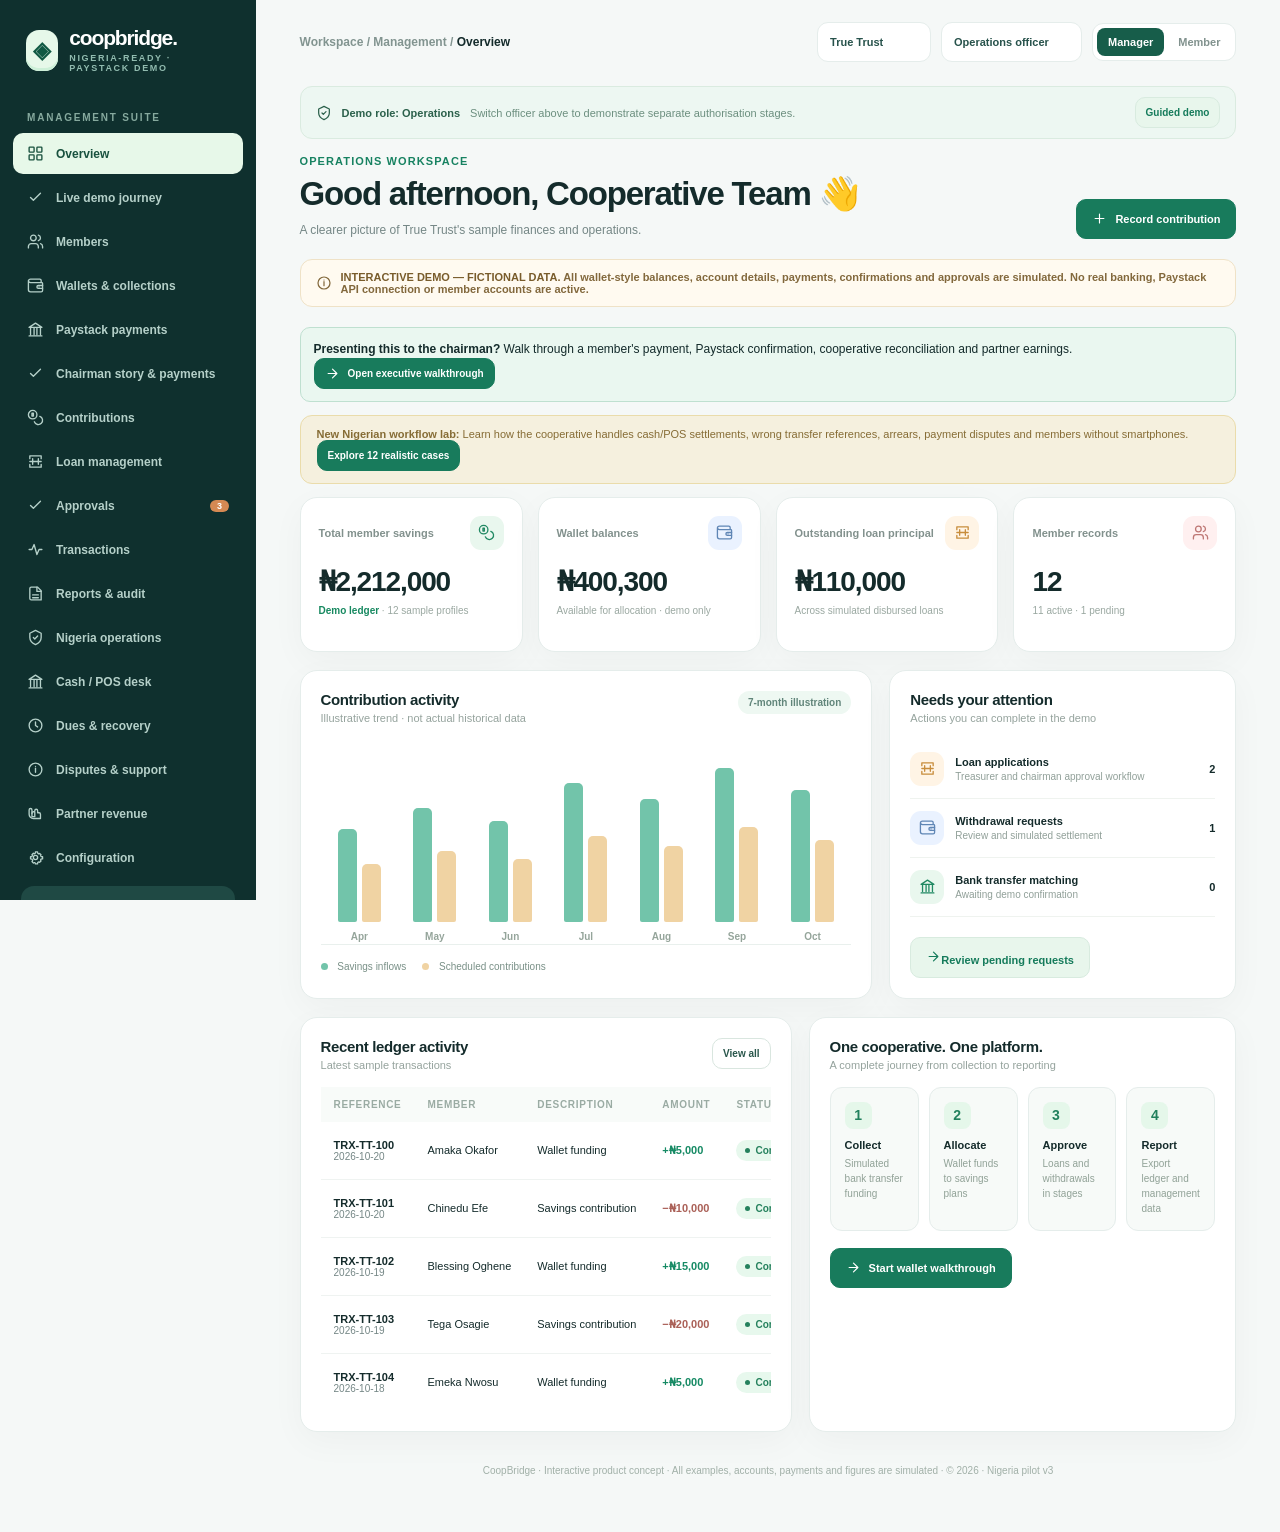
==== commit 046efab5: "Upgrade CoopBridge Paystack checkout education and guided cooperative executive story" ====
--- a/coopbridge-demo/index.html
+++ b/coopbridge-demo/index.html
@@ -3,7 +3,7 @@
 <head>
 <meta charset="utf-8"><meta name="viewport" content="width=device-width,initial-scale=1,viewport-fit=cover"><meta name="theme-color" content="#0e2d2c">
 <meta name="description" content="CoopBridge: cooperative management, member wallets, savings and loan workflows. Interactive demonstration with sample data.">
-<title>CoopBridge Nigeria — Cooperatives, Savings, Loans & Member Support</title>
+<title>CoopBridge Nigeria — Paystack Journey & Cooperative Demo</title>
 <style>
 :root{--ink:#142b2b;--muted:#758786;--line:#e5edeb;--bg:#f5f8f7;--primary:#167b60;--primary-dark:#0e483d;--sidebar:#0f302e;--light:#e9f8f1;--blue:#4b7cac;--warn:#a57123;--red:#b6534f;--shadow:0 10px 35px rgba(5,35,30,.035);--radius:17px}*{box-sizing:border-box}html,body{margin:0;min-height:100%;background:var(--bg);color:var(--ink);font-family:'DM Sans','Manrope',Arial,sans-serif;font-size:14px}button,input,select,textarea{font:inherit}button{cursor:pointer}button:disabled{cursor:not-allowed;opacity:.5}a{color:inherit;text-decoration:none}a:hover{text-decoration:underline}.app{min-height:100vh}.sidebar{overflow-y:auto;width:256px;position:fixed;inset:0 auto 0 0;background:var(--sidebar);z-index:50;color:white;display:flex;flex-direction:column;padding:25px 13px 16px}.brand{display:flex;align-items:center;gap:11px;margin:2px 13px 26px}.mark{width:41px;height:41px;display:grid;place-items:center;border-radius:13px;background:#e6f8e9;color:#105943;font-size:23px;font-weight:900;box-shadow:inset 0 -3px #cdf0d8}.brand h1{font-size:21px;letter-spacing:-1.15px;line-height:1;margin:0}.brand span{display:block;color:#92bcb0;font-size:9px;text-transform:uppercase;letter-spacing:1.65px;font-weight:800;margin-top:5px}.nav-group{font-size:10px;font-weight:800;letter-spacing:1.8px;margin:13px 14px 10px;color:#86a99e}.side-nav{display:grid;gap:3px}.nav-button{background:transparent;border:0;text-align:left;display:flex;align-items:center;gap:12px;color:#b5d0c9;padding:12px 14px;border-radius:10px;font-size:12px;font-weight:750}.nav-button:hover{background:#1c4641;color:white}.nav-button.active{background:#e7f8e9;color:#18513e}.nav-button svg{width:17px;height:17px;stroke-width:1.9}.nav-button small{margin-left:auto;background:#d58953;color:#fff;border-radius:14px;padding:1px 7px;font-size:9px}.side-foot{margin-top:auto;padding:8px}.side-foot .mini-card{background:#1f4944;padding:17px;border-radius:13px}.side-foot h4{margin:0 0 7px;font-size:13px}.side-foot p{font-size:11px;color:#adcac0;line-height:1.6;margin:0 0 12px}.side-foot button{width:100%;border:1px solid #609083;background:transparent;border-radius:9px;padding:9px;color:white;font-size:11px;font-weight:800}.side-profile{display:flex;align-items:center;gap:10px;padding:17px 6px 4px}.avatar{height:35px;width:35px;display:grid;place-items:center;border-radius:50%;background:#e4f4d8;color:#26604a;font-size:11px;font-weight:900;flex-shrink:0}.side-profile b{display:block;font-size:11px}.side-profile small{color:#9fc1b7;font-size:10px}.content{margin-left:256px;min-height:100vh;padding:22px clamp(16px,3.4vw,52px) 56px}.topbar{display:flex;align-items:center;justify-content:space-between;gap:14px;padding-bottom:24px}.crumb{color:#829490;font-size:12px;font-weight:700}.crumb strong{color:var(--ink)}.top-right{display:flex;align-items:center;gap:10px}.field-mini{padding:10px 32px 10px 12px;appearance:none;background:#fff;border:1px solid var(--line);border-radius:11px;color:#27524b;font-size:11px;font-weight:800;max-width:205px;min-height:40px}.role-switch{display:flex;gap:3px;border:1px solid var(--line);padding:4px;background:#fff;border-radius:11px}.role-switch button{border:0;background:transparent;color:#81928e;border-radius:8px;font-size:11px;padding:8px 11px;font-weight:850}.role-switch button.active{color:white;background:#175d4a}.mobile-menu{display:none}.circle-btn{display:inline-grid;place-items:center;background:white;border:1px solid var(--line);border-radius:11px;width:40px;height:40px}.circle-btn svg{width:17px;height:17px}.page-head{display:flex;justify-content:space-between;align-items:flex-end;gap:14px;margin:4px 0 20px}.eyebrow{color:#178261;font-size:11px;text-transform:uppercase;letter-spacing:1.1px;font-weight:900;margin:0 0 7px}.page-head h2{font-size:clamp(24px,3vw,33px);font-weight:800;letter-spacing:-1.2px;margin:0;line-height:1.2}.page-head p{color:var(--muted);font-size:12px;margin:7px 0 0;line-height:1.5}.head-actions{display:flex;gap:9px;flex-wrap:wrap}.btn{display:inline-flex;justify-content:center;align-items:center;gap:8px;border-radius:10px;padding:11px 15px;min-height:40px;background:#fff;border:1px solid #d9e6df;color:#29564b;font-weight:850;font-size:11px;white-space:nowrap}.btn svg{width:15px;height:15px}.btn-primary{background:#187b5c;border-color:#187b5c;color:white}.btn-primary:hover{background:#0f6249}.btn-dark{background:#123c36;color:white;border-color:#123c36}.btn-soft{background:#e8f6ec;color:#157b5b;border-color:#d8ebdf}.btn-red{color:#ad554e;background:#fff1ee;border-color:#f4d3d1}.btn-xs{padding:7px 10px;min-height:31px;font-size:10px}.demo-bar{background:#fffaf0;border:1px solid #efe2c7;border-radius:12px;padding:11px 15px;display:flex;gap:9px;align-items:center;color:#82683c;font-size:11px;font-weight:650;margin-bottom:20px}.demo-bar svg{width:16px;height:16px;flex-shrink:0}.demo-bar b{color:#795c2b}.kpi-grid{display:grid;grid-template-columns:repeat(4,minmax(0,1fr));gap:15px;margin-bottom:18px}.kpi{min-height:155px;background:white;border:1px solid var(--line);border-radius:var(--radius);padding:18px;box-shadow:var(--shadow)}.kpi .kpi-title{display:flex;align-items:center;justify-content:space-between;gap:9px;font-size:11px;font-weight:800;color:#82918d}.glyph{height:34px;width:34px;display:grid;place-items:center;background:#e9f7ee;color:#218963;border-radius:11px}.glyph svg{width:17px;height:17px}.glyph.amber{background:#fff4e5;color:#c88d3c}.glyph.blue{background:#eaf2ff;color:#5f86b5}.glyph.rose{background:#fff0f0;color:#be7774}.kpi .value{font-size:clamp(21px,2.4vw,28px);font-weight:900;letter-spacing:-1.1px;line-height:1.3;margin-top:14px;white-space:nowrap}.kpi .desc{color:#9aa8a1;font-size:10px;margin-top:5px}.trend{color:#178960;font-weight:850}.dash-grid{display:grid;grid-template-columns:minmax(0,1.65fr) minmax(260px,1fr);gap:17px;margin-bottom:18px}.panel{background:white;border:1px solid var(--line);border-radius:var(--radius);box-shadow:var(--shadow);padding:20px;min-width:0}.panel h3{font-size:15px;letter-spacing:-.35px;margin:0 0 4px}.panel p.subtitle{font-size:11px;color:#95a39d;margin:0}.panel-header{display:flex;align-items:flex-start;justify-content:space-between;gap:14px;margin-bottom:16px}.minor{font-size:11px;color:#83968e}.visual-bars{height:205px;display:grid;grid-template-columns:repeat(7,1fr);align-items:end;gap:14px;padding:14px 8px 2px;border-bottom:1px solid #e9f0ed}.bar-col{display:flex;flex-direction:column;justify-content:flex-end;align-items:center;gap:9px;height:100%;position:relative}.bar-pair{height:calc(100% - 25px);width:100%;display:flex;align-items:flex-end;justify-content:center;gap:5px}.bar{width:19px;max-width:40%;background:#72c4aa;border-radius:5px 5px 2px 2px}.bar.alt{background:#f0d3a3}.bar-col small{font-weight:850;color:#95a59b;font-size:10px}.legend{display:flex;gap:16px;color:#799087;font-size:10px;margin-top:16px}.legend i{display:inline-block;width:7px;height:7px;border-radius:50%;background:#72c4aa;margin-right:7px}.legend .alt{background:#f0d3a3}.task{display:flex;align-items:center;gap:11px;padding:12px 0;border-bottom:1px solid #eff3ef}.task:last-child{border:0}.task .title{font-size:11px;font-weight:850}.task .info{font-size:10px;color:#91a099;margin-top:3px}.task .trailing{font-size:11px;font-weight:850;margin-left:auto;white-space:nowrap}.section-grid{display:grid;grid-template-columns:1.15fr 1fr;gap:17px}.table-wrap{overflow:auto;max-width:100%}.table{width:100%;border-collapse:collapse;white-space:nowrap;text-align:left}.table th{font-size:10px;color:#9aaba3;font-weight:900;text-transform:uppercase;letter-spacing:.7px;background:#f8fbf9;padding:12px 13px}.table td{padding:13px;border-bottom:1px solid #eff3f1;font-size:11px}.table tr:last-child td{border:0}.table tr:hover td{background:#fcfefd}.person{display:flex;align-items:center;gap:9px}.initials{height:33px;width:33px;border-radius:10px;background:#e7eaf6;color:#6a6d9c;display:grid;place-items:center;font-weight:900;font-size:10px;flex-shrink:0}.initials.g2{background:#e3f4e9;color:#4a8563}.initials.g3{background:#fff1df;color:#a27c43}.initials.g4{background:#f9e7f1;color:#ab6f93}.person b{font-size:11px}.person span{display:block;color:#94a39d;font-size:10px;margin-top:3px}.status{border-radius:30px;display:inline-flex;align-items:center;gap:5px;background:#e7f8ed;color:#2c815e;padding:5px 9px;font-size:10px;font-weight:850}.status:before{content:"";height:5px;width:5px;background:currentColor;border-radius:50%}.status.pending,.status.requested,.status.awaiting{background:#fff5e7;color:#b78234}.status.review,.status.treasurer-approved{background:#edf4ff;color:#6084b6}.status.declined,.status.rejected{background:#fff0ee;color:#b85d58}.status.disbursed,.status.approved,.status.completed,.status.active,.status.settled{background:#e7f8ed;color:#25815d}.status.hold{background:#fff5e7;color:#b78234}.toolbar{display:flex;align-items:center;gap:9px;flex-wrap:wrap;margin-bottom:17px}.search{flex:1;min-width:180px;border-radius:11px;border:1px solid var(--line);background:white;display:flex;align-items:center;gap:8px;padding:0 12px;height:43px}.search svg{width:16px;height:16px;color:#91a9a1}.search input{width:100%;border:0;outline:0;min-width:0;color:var(--ink);background:transparent;font-size:12px}.filter-select{height:43px;border-radius:10px;padding:0 12px;border:1px solid var(--line);background:white;color:#3b5852;font-size:11px;font-weight:700}.pill-tabs{display:flex;gap:7px;flex-wrap:wrap;margin-bottom:17px}.pill-tabs button{border:1px solid var(--line);border-radius:10px;padding:9px 12px;background:white;color:#82968b;font-size:11px;font-weight:850}.pill-tabs button.active{background:#133c35;border-color:#133c35;color:#fff}.flex{display:flex;align-items:center;gap:12px}.between{justify-content:space-between}.muted{color:var(--muted)}.amount-pos{color:#168a64;font-weight:850}.amount-neg{color:#aa6057;font-weight:850}.empty{padding:42px 15px;text-align:center;color:#93a49e}.empty strong{display:block;margin:9px 0;color:#536c62}.link-btn{color:#167b5b;background:transparent;border:0;font-size:11px;font-weight:850;display:inline-flex;align-items:center;gap:4px;padding:4px}.two-col{display:grid;grid-template-columns:1fr 1fr;gap:16px}.three-col{display:grid;grid-template-columns:repeat(3,1fr);gap:16px}.wallet-card{border-radius:19px;min-height:205px;padding:23px;background:linear-gradient(125deg,#113e36 0%,#19715b 100%);color:white;position:relative;overflow:hidden}.wallet-card:after{content:'';position:absolute;right:-67px;top:-110px;width:250px;height:250px;border-radius:50%;border:55px solid #ffffff16}.wallet-card small{font-size:11px;color:#c4e2d6}.wallet-card .huge{font-size:33px;letter-spacing:-1.2px;font-weight:900;margin:18px 0 17px}.wallet-card .wallet-actions{display:flex;gap:7px;flex-wrap:wrap;position:relative;z-index:1}.wallet-card button{border:1px solid #ffffff5f;background:#ffffff23;color:white;font-weight:800;border-radius:8px;padding:9px 10px;font-size:10px}.wallet-card button:first-child{background:white;color:#18674e;border-color:white}.info-card{border-radius:15px;background:#f4f9f6;padding:16px;border:1px solid #e0eee5}.info-card strong{display:block;font-size:13px;margin-bottom:6px}.info-card p{color:#7d9386;font-size:11px;line-height:1.65;margin:0}.flow-steps{display:grid;grid-template-columns:repeat(4,1fr);gap:10px;margin-top:14px}.flow-step{background:#f7faf8;border:1px solid var(--line);border-radius:12px;padding:14px;position:relative}.flow-step .num{height:27px;width:27px;border-radius:8px;display:grid;place-items:center;background:#e5f7ea;color:#21815d;font-weight:900;margin-bottom:10px}.flow-step strong{display:block;font-size:11px}.flow-step small{display:block;color:#91a297;font-size:10px;line-height:1.5;margin-top:5px}.faux-acct{background:#f6faf8;border:1px dashed #a7beb4;border-radius:12px;padding:17px;margin:14px 0}.faux-acct strong{font-size:23px;letter-spacing:2px;color:#315b51;display:block}.faux-acct small{display:block;color:#7b958a;margin-bottom:7px}.faux-acct em{font-size:10px;font-style:normal;color:#ba574d;font-weight:900}.loan-card{border:1px solid var(--line);background:#fff;border-radius:16px;padding:19px;min-width:0}.loan-card .loan-amount{font-size:24px;font-weight:900;letter-spacing:-.8px;margin:12px 0 5px}.loan-card hr{border:0;border-top:1px solid var(--line);margin:14px 0}.loan-card .detail-row{display:flex;justify-content:space-between;gap:12px;color:#8c9f93;font-size:11px;margin:10px 0}.loan-card .detail-row b{color:#3c6155}.data-pairs{display:grid;grid-template-columns:1fr 1fr;gap:15px}.data-pair{border:1px solid var(--line);background:#fff;border-radius:11px;padding:15px}.data-pair span{color:#91a29c;font-size:10px;display:block}.data-pair b{font-size:15px;display:block;margin-top:7px}.big-number{font-size:30px;letter-spacing:-1px;font-weight:900}.note{font-size:11px;line-height:1.65;color:#80918b}.proposal-box{padding:25px;background:linear-gradient(110deg,#153d37,#1b7558);color:white;border-radius:17px}.proposal-box small{color:#b5e1c8}.proposal-box h3{font-size:23px;letter-spacing:-.6px;margin:8px 0}.proposal-box p{color:#c2ded2;font-size:12px;line-height:1.65;max-width:650px}.rate-control{display:flex;align-items:center;gap:12px;flex-wrap:wrap}.rate-control select,.rate-control input{border-radius:10px;border:1px solid var(--line);background:white;padding:10px;font-weight:800;min-width:90px;max-width:170px}.timeline{display:grid;gap:0}.timeline-item{display:flex;gap:12px;padding:0 0 18px}.timeline-dot{height:30px;width:30px;background:#e6f7ec;color:#16845f;border-radius:50%;display:grid;place-items:center;font-size:11px;font-weight:900;flex-shrink:0}.timeline-item>div:last-child{border-bottom:1px solid var(--line);flex:1;padding:3px 0 16px}.timeline-item strong{font-size:11px}.timeline-item p{font-size:10px;color:#8ea095;line-height:1.5;margin:5px 0 0}.settings-grid{display:grid;grid-template-columns:1fr 1fr;gap:13px}.settings-item{border:1px solid var(--line);border-radius:13px;padding:16px}.settings-item b{display:block;font-size:12px}.settings-item p{color:#8c9c94;font-size:11px;line-height:1.5}.settings-item small{display:block;color:#157a5a;font-weight:850}.modal-layer{position:fixed;inset:0;background:#0b29259c;z-index:150;display:grid;place-items:center;padding:15px}.modal{width:min(100%,530px);max-height:min(94vh,850px);overflow:auto;background:white;border-radius:20px;padding:26px;box-shadow:0 30px 100px #11251b55}.modal h3{font-size:21px;letter-spacing:-.8px;margin:0 0 5px}.modal .modal-desc{font-size:11px;color:#8a9c93;line-height:1.6;margin:0 0 21px}.form-group{margin:0 0 14px}.form-group label{display:block;color:#507166;font-size:11px;font-weight:850;margin:0 0 7px}.form-group input,.form-group select,.form-group textarea{width:100%;padding:12px 13px;border:1px solid #dce8e1;border-radius:10px;background:#fff;outline-color:#1b8965;color:#24413b;font-size:12px}.form-group textarea{min-height:80px;resize:vertical}.form-row{display:grid;grid-template-columns:1fr 1fr;gap:12px}.modal-actions{display:flex;justify-content:flex-end;gap:8px;padding-top:18px;border-top:1px solid var(--line);margin-top:17px}.modal-close{float:right;border:0;background:#eef4f0;border-radius:9px;height:31px;width:31px;color:#526e63;font-size:20px}.amount-preview{font-size:12px;border-radius:11px;background:#eef8f2;padding:13px;color:#49735e;margin-bottom:15px}.large-cta{display:block;margin-top:20px}.month-badge{font-size:10px;font-weight:800;color:#61857a;padding:6px 10px;background:#eef8f2;border-radius:30px}.pitch-banner{display:flex;align-items:center;justify-content:space-between;gap:15px;border:1px solid #d3e8da;padding:19px 21px;border-radius:14px;background:linear-gradient(90deg,#e9f8ed,#f6fcf8)}.pitch-banner h3{font-size:16px;margin:0 0 5px}.pitch-banner p{color:#7e9289;font-size:11px;margin:0}.member-hero{padding:26px;background:linear-gradient(115deg,#103d36,#237f60);border-radius:18px;color:white;margin-bottom:19px;display:flex;align-items:center;justify-content:space-between;gap:16px;overflow:hidden}.member-hero h2{font-size:27px;letter-spacing:-1px;margin:5px 0}.member-hero p{color:#c4e8d8;font-size:11px}.member-hero .avatar{height:48px;width:48px;font-size:14px}.scenario{border:1px solid #dcece3;border-radius:14px;padding:16px;background:#f9fcf9}.scenario strong{display:block;font-size:12px}.scenario p{font-size:11px;color:#83998c;line-height:1.6}.scenario .btn{margin-top:8px}.footline{text-align:center;color:#a1b0a8;font-size:10px;padding:33px 10px 0}.overlay{display:none}#toast{position:fixed;right:22px;bottom:20px;z-index:300;background:#153d34;color:#fff;padding:13px 18px;border-radius:11px;font-size:12px;box-shadow:0 9px 25px #0003;max-width:min(400px,90vw);display:none}#toast.show{display:block}#toast.error{background:#9d4b46}.hide-desktop{display:none}.badge-outline{font-size:10px;color:#6a8880;border:1px solid #dcebe2;border-radius:7px;padding:4px 8px;font-weight:750}.row-actions{display:flex;gap:6px;flex-wrap:wrap}.text-red{color:#ad5a53}.countdown{color:#618d77;font-size:10px;font-weight:800}.mobile-org{display:none}
 @media(max-width:1180px){.kpi-grid{grid-template-columns:repeat(2,1fr)}.dash-grid,.section-grid{grid-template-columns:1fr}.three-col{grid-template-columns:repeat(2,1fr)}}
@@ -22,6 +22,9 @@
 /* Mobile-first Paystack demo additions */
 .ps-top{display:flex;align-items:center;justify-content:space-between;gap:10px;padding:13px 15px;background:#f1f9ff;border-radius:12px;margin-bottom:15px;border:1px solid #dcebf6}.ps-logo{font-size:20px;font-weight:900;letter-spacing:-.9px;color:#10365a}.ps-test{font-size:9px;letter-spacing:.3px;color:#567b9c;font-weight:850}.ps-checkout{padding:21px;background:#fff;border:1px solid #ddeaf2;border-radius:15px;margin:13px 0}.ps-price{font-size:36px;font-weight:900;color:#153f61;letter-spacing:-1.6px}.ps-mini{font-size:10px;font-weight:850;color:#6c879c;letter-spacing:.5px}.ps-checkout p{font-size:12px;color:#7892a2}.ps-line{display:flex;justify-content:space-between;gap:12px;margin:15px 0;padding:0 0 12px;border-bottom:1px solid #ecf2f6;font-size:11px}.ps-line span{color:#7490a0}.ps-line b{text-align:right;color:#274c60}.ps-info{font-size:11px;line-height:1.65;background:#edf6fa;border:1px solid #d6e8f1;padding:13px 14px;color:#3b637b;border-radius:12px;margin-bottom:12px}.ps-buttons{display:grid;gap:9px;margin-top:18px}.ps-buttons .btn{text-align:center;justify-content:center;min-height:43px}.ps-tile-grid{display:grid;grid-template-columns:repeat(2,minmax(0,1fr));gap:11px;margin:16px 0}.ps-tile{background:#fff;border:1px solid #dde9e3;border-radius:15px;padding:19px 13px;text-align:left;min-width:0;display:flex;gap:9px;flex-direction:column;color:#214d3d;box-shadow:0 5px 17px #103d3210}.ps-tile>span{font-size:26px}.ps-tile b{font-size:13px}.ps-tile small{font-size:10px;color:#779286;line-height:1.5}.ps-payment{display:flex;justify-content:space-between;align-items:center;gap:9px;padding:16px 0;border-bottom:1px solid #eaf0ec;min-width:0}.ps-payment>div:first-child{flex:1;min-width:0}.ps-payment b{font-size:12px}.ps-payment small{font-size:10px;display:block;color:#7c9890;line-height:1.7;overflow-wrap:anywhere}.ps-payment-right{display:flex;flex-direction:column;align-items:flex-end;gap:6px;flex-shrink:0}.bottom-tabs{display:none}
 @media(max-width:770px){.content{padding-bottom:105px}.bottom-tabs{position:fixed;bottom:0;left:0;right:0;padding:8px 5px max(9px,env(safe-area-inset-bottom));display:flex;justify-content:space-around;align-items:stretch;background:#fff;border-top:1px solid #e4eee8;box-shadow:0 -8px 28px #15322a0d;z-index:38}.bottom-tabs button{flex:1;min-width:0;background:transparent;border:0;color:#78918a;display:flex;align-items:center;justify-content:center;flex-direction:column;gap:3px;font-size:9px;font-weight:850;padding:5px 0;min-height:44px}.bottom-tabs button.active{color:#087a56}.bottom-tabs button span{white-space:nowrap}.topbar{align-items:flex-start}.officer-banner{border-radius:12px}.ps-price{font-size:29px}.ps-payment-right{min-width:75px}.ps-payment-right b{font-size:12px}}@media(max-width:390px){.ps-tile{padding:14px 10px}.ps-tile small{font-size:9px}}
+
+/* Executive storytelling / realistic Paystack transaction simulation */
+.cb-intro{background:linear-gradient(140deg,#102d32,#175e50);color:white;border-radius:21px;padding:22px 19px;margin-bottom:15px;box-shadow:0 12px 24px #153d3220}.cb-intro small{color:#c9f7e0;font-weight:800;letter-spacing:.12em}.cb-intro h2{font-size:27px;line-height:1.17;margin:11px 0}.cb-intro p{color:#d7eae4;line-height:1.65}.cb-intro .btn{border:1px solid #86cbaf;background:white;color:#114b3d;font-weight:800;min-height:44px}.cb-storygrid{display:grid;grid-template-columns:repeat(2,minmax(0,1fr));gap:11px}.cb-storycard{background:#fff;border:1px solid #dce9e3;border-radius:15px;padding:14px;min-width:0}.cb-storycard small{font-size:10px;color:#5f746c;text-transform:uppercase;letter-spacing:.07em;font-weight:800}.cb-storycard h3{font-size:15px;margin:9px 0}.cb-storycard p{color:#5c7369;font-size:12px;line-height:1.55}.cb-storycard button{margin-top:9px;width:100%;justify-content:center}.cb-chip{padding:6px 10px;border-radius:20px;display:inline-flex;gap:5px;background:#e6f6ec;border:1px solid #cfecd9;color:#146143;font-size:10px;font-weight:800}.cb-flow{display:flex;gap:6px;overflow-x:auto;padding:12px 0 7px;scrollbar-width:thin}.cb-flow div{border:1px solid #d4e6e0;background:#fff;flex:1 0 118px;border-radius:10px;padding:10px 8px;font-size:11px}.cb-flow b{display:block;color:#16604a;font-size:12px;margin-bottom:4px}.cb-flow small{color:#607770;font-size:10px;line-height:1.3}.cb-console{padding:13px;background:#102c2c;color:#ddf8ed;border-radius:11px;overflow-x:auto;font:11px/1.7 ui-monospace,SFMono-Regular,Consolas,monospace;white-space:pre-wrap;word-break:break-word}.cb-moment{border-left:3px solid #27a66b;padding:4px 0 4px 12px;margin:13px 0}.cb-moment b{display:block;color:#154c39}.cb-moment span{display:block;color:#60776b;font-size:12px;line-height:1.6}.cb-amount-pair{display:flex;justify-content:space-between;padding:9px 0;border-bottom:1px solid #e7eee9}.cb-amount-pair span{color:#5f746c}.cb-amount-pair b{font-size:16px}.cb-warning{border:1px solid #edd8b1;background:#fff8eb;color:#664917;padding:11px 13px;border-radius:12px;font-size:12px;line-height:1.55;margin:9px 0}.cb-hero-action{margin:12px 0;display:flex;flex-wrap:wrap;gap:9px}.cb-hero-action .btn{min-height:42px}.cb-shot{background:#f5faf7;border:1px solid #deebe4;border-radius:15px;padding:16px;margin:13px 0}.cb-shot h3{margin:4px 0 8px;font-size:17px}.cb-steps{padding-left:21px;line-height:1.7;color:#586d64}.cb-steps li{margin-bottom:9px}.cb-steps b{color:#193f33}.cb-pillrow{display:flex;gap:7px;flex-wrap:wrap;margin:10px 0}.cb-pillrow span{background:#e8f5ef;border:1px solid #c6e9d9;padding:6px 9px;border-radius:30px;font-size:10px;font-weight:700;color:#145641}.cb-payname{color:#123d5a;font-weight:950;font-size:23px;letter-spacing:-1.3px}.cb-payframe{background:#f7fbff;border:1px solid #d7e7f2;border-radius:16px;padding:16px}.cb-muted{color:#5e7b86;font-size:12px;line-height:1.6}.cb-checkout-label{font-size:10px;letter-spacing:1px;color:#52788b;font-weight:900;text-transform:uppercase}.cb-pay-option{border:1px solid #d5e7f0;background:white;border-radius:12px;padding:11px;margin:9px 0;display:flex;gap:10px;align-items:flex-start}.cb-pay-option b{display:block;font-size:13px}.cb-pay-option span{display:block;font-size:11px;color:#647b87}.cb-security{font-size:11px;line-height:1.5;background:#e5f4e9;border-radius:9px;padding:9px;color:#22593c}.cb-sep{height:1px;background:#deebe7;margin:13px 0}.cb-actionwide{display:block;width:100%;text-align:center;margin-top:10px}.cb-callout{border-radius:10px;border:1px solid #bfe0d0;background:#eaf7f0;padding:12px 13px;line-height:1.5;font-size:12px}.cb-nav{display:flex;gap:8px;flex-wrap:wrap;margin:10px 0}.cb-nav button{border:1px solid #c4dfd1;border-radius:9px;padding:9px 11px;background:white;color:#205b48;font-weight:700}.cb-nav button.selected{background:#175d49;color:white}.cb-timeline{list-style:none;padding:0;margin:0}.cb-timeline li{display:flex;gap:9px;margin:0;padding:0 0 14px 0;border-left:2px solid #bedbce;margin-left:9px}.cb-timeline li:last-child{border-left-color:transparent}.cb-timeline i{height:18px;width:18px;background:#e7f6ec;border:2px solid #1a996b;display:inline-grid;place-items:center;border-radius:50%;margin-left:-10px;margin-right:4px;flex-shrink:0}.cb-timeline b{display:block;font-size:13px}.cb-timeline small{color:#687c73;font-size:11px;line-height:1.5;display:block;margin-top:3px}.cb-fixedflag{position:sticky;top:0;z-index:4;background:#fef6de;border:1px solid #dfd1ad;color:#6d4b1c;padding:7px 10px;font-size:10px;border-radius:8px;margin-bottom:9px;font-weight:750}.cb-demo-viewport{max-width:100%}@media(max-width:770px){.cb-storygrid{grid-template-columns:1fr}.cb-intro h2{font-size:23px}.cb-storycard{padding:15px}.cb-flow div{flex-basis:112px}.cb-hero-action .btn{width:100%;justify-content:center}}
 </style>
 </head>
 <body>
@@ -58,8 +61,8 @@
 function changeOrg(v){org=v;page=role==='admin'?'overview':'home';filter='';try{const u=new URL(location.href);u.searchParams.set('org',v);history.replaceState(null,'',u)}catch{}render()}
 function switchRole(v){role=v;page=v==='admin'?'overview':'home';filter='';render()}
 function navigate(v){page=v;filter='';drawer=false;render();scrollTo({top:0,behavior:'smooth'})}
-const adminNav=[['overview','Overview','dashboard'],['journey','Live demo journey','check'],['members','Members','users'],['wallets','Wallets & collections','wallet'],['paystack','Paystack payments','bank'],['savings','Contributions','coins'],['loans','Loan management','loans'],['approvals','Approvals','check'],['transactions','Transactions','activity'],['reports','Reports & audit','report'],['nigeria','Nigeria operations','shield'],['collections','Cash / POS desk','bank'],['risk','Dues & recovery','clock'],['supportdesk','Disputes & support','info'],['partnership','Partner revenue','hand'],['settings','Configuration','gear']];
-const memberNav=[['home','My dashboard','dashboard'],['mywallet','My wallet','wallet'],['mypayments','Paystack payments','bank'],['mysavings','My savings','coins'],['myloans','My loans','loans'],['myactivity','Activity & statements','receipt'],['mydues','Dues & reminders','clock'],['myhelp','Help & disputes','info'],['myprofile','My profile','users']];
+const adminNav=[['overview','Overview','dashboard'],['journey','Live demo journey','check'],['members','Members','users'],['wallets','Wallets & collections','wallet'],['paystack','Paystack payments','bank'],['executive','Chairman story & payments','check'],['savings','Contributions','coins'],['loans','Loan management','loans'],['approvals','Approvals','check'],['transactions','Transactions','activity'],['reports','Reports & audit','report'],['nigeria','Nigeria operations','shield'],['collections','Cash / POS desk','bank'],['risk','Dues & recovery','clock'],['supportdesk','Disputes & support','info'],['partnership','Partner revenue','hand'],['settings','Configuration','gear']];
+const memberNav=[['home','My dashboard','dashboard'],['mywallet','My wallet','wallet'],['mypayments','Paystack payments','bank'],['executive','Payment journey explained','check'],['mysavings','My savings','coins'],['myloans','My loans','loans'],['myactivity','Activity & statements','receipt'],['mydues','Dues & reminders','clock'],['myhelp','Help & disputes','info'],['myprofile','My profile','users']];
 function stat(title,value,sub,icon='wallet',tone=''){return `<div class="kpi"><div class="kpi-title"><span>${E(title)}</span><span class="glyph ${tone}">${ico(icon)}</span></div><div class="value">${value}</div><div class="desc">${sub}</div></div>`}
 function badge(v){return `<span class="status ${String(v).toLowerCase().replace(/\s+/g,'-')}">${E(v)}</span>`}
 function avatar(name,n=0){return `<div class="initials g${n%4+1}">${E(name.split(' ').map(x=>x[0]).slice(0,2).join(''))}</div>`}
@@ -74,9 +77,9 @@
 function renderSide(){const navs=role==='admin'?adminNav:memberNav;return `<div class="overlay ${drawer?'open':''}" onclick="drawer=false;render()"></div><aside class="sidebar ${drawer?'open':''}"><div class="brand"><div class="mark">◈</div><div><h1>coopbridge.</h1><span>Nigeria-ready · Paystack demo</span></div></div><div class="nav-group">${role==='admin'?'MANAGEMENT SUITE':'MEMBER SPACE'}</div><nav class="side-nav">${navs.map(([id,title,icon])=>`<button class="nav-button ${page===id?'active':''}" onclick="navigate('${id}')">${ico(icon)}${title}${id==='approvals'&&countPending()?`<small>${countPending()}</small>`:''}</button>`).join('')}</nav><div class="side-foot"><div class="mini-card"><h4>Paystack checkout demonstration</h4><p>Experience payments and approvals with fictional records. No live money.</p><button onclick="navigate('${role==='admin'?'paystack':'mypayments'}')">Open payments →</button></div></div></aside>`}
 function countPending(){return d().loans.filter(l=>['Pending','Treasurer approved','Approved'].includes(l.status)).length+d().withdrawals.filter(w=>['Pending','Treasurer approved','Approved'].includes(w.status)).length+d().deposits.filter(w=>w.status==='Awaiting confirmation').length}
 function renderTop(){const off=role==='admin'?`<select aria-label="Active demo officer" id="officer-select" class="field-mini" onchange="actorRole=this.value;render()"><option value="Operations" ${actorRole==='Operations'?'selected':''}>Operations officer</option><option value="Treasurer" ${actorRole==='Treasurer'?'selected':''}>Treasurer</option><option value="Chairman" ${actorRole==='Chairman'?'selected':''}>Chairman</option></select>`:`<select aria-label="Active sample member" id="demo-member-select" class="field-mini" onchange="d().memberIndex=+this.value;save();render()">${d().members.map((m,i)=>`<option value="${i}" ${i===d().memberIndex?'selected':''}>${E(m.name)}</option>`).join('')}</select>`;return `<div class="topbar"><button class="circle-btn mobile-menu" onclick="drawer=!drawer;render()" aria-label="Toggle menu">${ico('menu')}</button><div class="crumb">Workspace <span> / </span> ${role==='admin'?'Management':'Member'} <span> / </span><strong>${E((role==='admin'?adminNav:memberNav).find(x=>x[0]===page)?.[1]||'Overview')}</strong></div><div class="top-right"><select aria-label="Cooperative" class="field-mini" onchange="changeOrg(this.value)"><option value="truetrust" ${org==='truetrust'?'selected':''}>True Trust</option><option value="desire" ${org==='desire'?'selected':''}>Desire Youth</option></select>${off}<div class="role-switch"><button class="${role==='admin'?'active':''}" onclick="switchRole('admin')">Manager</button><button class="${role==='member'?'active':''}" onclick="switchRole('member')">Member</button></div></div></div>`}
-function render(){const mapping={paystack:paystackDeskPage,mypayments:memberPaystackPage,nigeria:nigeriaPage,collections:collectionsPage,risk:riskPage,supportdesk:supportDeskPage,mydues:myDuesPage,myhelp:myHelpPage,journey:journeyPage,overview:overview,members:membersPage,wallets:walletsPage,savings:savingsPage,loans:loansPage,approvals:approvalsPage,transactions:transactionsPage,reports:reportsPage,partnership:partnershipPage,settings:settingsPage,home:memberHome,mywallet:memberWallet,mysavings:memberSavings,myloans:memberLoans,myactivity:memberActivity,myprofile:memberProfile};$('#app').innerHTML=`<div class="app">${renderSide()}<main class="content">${renderTop()}${role==='admin'?`<div class="officer-banner">${ico('shield')} <b>Demo role: ${E(actorRole)}</b><span>Switch officer above to demonstrate separate authorisation stages.</span>${btn('Guided demo',"navigate('journey')",'btn btn-xs btn-soft')}</div>`:''}${(mapping[page]||overview)()}<div class="footline">CoopBridge · Interactive product concept · All examples, accounts, payments and figures are simulated · © 2026 · Nigeria pilot v3</div>${mobileNav()}</main></div>`;const q=$('#search-input');if(q){q.focus();q.setSelectionRange(q.value.length,q.value.length)}}
+function render(){const mapping={executive:executiveStoryPage,paystack:paystackDeskPage,mypayments:memberPaystackPage,nigeria:nigeriaPage,collections:collectionsPage,risk:riskPage,supportdesk:supportDeskPage,mydues:myDuesPage,myhelp:myHelpPage,journey:journeyPage,overview:overview,members:membersPage,wallets:walletsPage,savings:savingsPage,loans:loansPage,approvals:approvalsPage,transactions:transactionsPage,reports:reportsPage,partnership:partnershipPage,settings:settingsPage,home:memberHome,mywallet:memberWallet,mysavings:memberSavings,myloans:memberLoans,myactivity:memberActivity,myprofile:memberProfile};$('#app').innerHTML=`<div class="app">${renderSide()}<main class="content">${renderTop()}${role==='admin'?`<div class="officer-banner">${ico('shield')} <b>Demo role: ${E(actorRole)}</b><span>Switch officer above to demonstrate separate authorisation stages.</span>${btn('Guided demo',"navigate('journey')",'btn btn-xs btn-soft')}</div>`:''}${(mapping[page]||overview)()}<div class="footline">CoopBridge · Interactive product concept · All examples, accounts, payments and figures are simulated · © 2026 · Nigeria pilot v3</div>${mobileNav()}</main></div>`;const q=$('#search-input');if(q){q.focus();q.setSelectionRange(q.value.length,q.value.length)}}
 function searchRows(field,val){filter=val;const el=$('#table-body');if(!el)return;el.innerHTML=(field==='members'?renderMembersRows():field==='transactions'?renderTransactionRows():renderWalletRows())}
-function overview(){let ds=d(),sum=ds.members.reduce((a,m)=>a+m.savings,0),wallet=ds.members.reduce((a,m)=>a+m.wallet,0),loans=ds.loans.filter(l=>l.status==='Disbursed').reduce((a,l)=>a+l.remaining,0),active=ds.members.filter(m=>m.status==='Active').length;const chart=[57,70,62,85,75,94,81].map((h,i)=>`<div class="bar-col"><div class="bar-pair"><div class="bar" style="height:${h}%"></div><div class="bar alt" style="height:${h*.62}%"></div></div><small>${['Apr','May','Jun','Jul','Aug','Sep','Oct'][i]}</small></div>`).join('');return `${header(`Good afternoon, Cooperative Team 👋`,`A clearer picture of ${E(configs[org].short)}'s sample finances and operations.`,btn('Record contribution',"openAllocate('')",'btn btn-primary','plus'))}${notice}<div class="ng-screen-notice"><b>New Nigerian workflow lab:</b> Learn how the cooperative handles cash/POS settlements, wrong transfer references, arrears, payment disputes and members without smartphones. ${btn('Explore 12 realistic cases',"navigate('nigeria')",'btn btn-xs btn-primary')}</div><div class="kpi-grid">${stat('Total member savings',fmt(sum),'<span class="trend">Demo ledger</span> · 12 sample profiles','coins')}${stat('Wallet balances',fmt(wallet),'Available for allocation · demo only','wallet','blue')}${stat('Outstanding loan principal',fmt(loans),'Across simulated disbursed loans','loans','amber')}${stat('Member records',String(ds.members.length),`${active} active · ${ds.members.length-active} pending`,'users','rose')}</div><div class="dash-grid">${panel('Contribution activity','Illustrative trend · not actual historical data',`<div class="visual-bars">${chart}</div><div class="legend"><span><i></i> Savings inflows</span><span><i class="alt"></i> Scheduled contributions</span></div>`,`<span class="month-badge">7-month illustration</span>`)}${panel('Needs your attention','Actions you can complete in the demo',`<div class="task"><span class="glyph amber">${ico('loans')}</span><div><div class="title">Loan applications</div><div class="info">Treasurer and chairman approval workflow</div></div><div class="trailing">${ds.loans.filter(l=>['Guarantor pending','Pending','Treasurer approved'].includes(l.status)).length}</div></div><div class="task"><span class="glyph blue">${ico('wallet')}</span><div><div class="title">Withdrawal requests</div><div class="info">Review and simulated settlement</div></div><div class="trailing">${ds.withdrawals.filter(x=>x.status!=='Completed'&&x.status!=='Rejected').length}</div></div><div class="task"><span class="glyph">${ico('bank')}</span><div><div class="title">Bank transfer matching</div><div class="info">Awaiting demo confirmation</div></div><div class="trailing">${ds.deposits.filter(x=>x.status==='Awaiting confirmation').length}</div></div>${btn('Review pending requests',"navigate('approvals')",'btn btn-soft large-cta','arrow')}`)} </div><div class="section-grid">${panel('Recent ledger activity','Latest sample transactions',table(['Reference','Member','Description','Amount','Status',''],ds.transactions.slice(0,5).map(transactionRow).join('')),btn('View all',"navigate('transactions')",'btn btn-xs'))}${panel('One cooperative. One platform.','A complete journey from collection to reporting',`<div class="flow-steps"><div class="flow-step"><div class="num">1</div><strong>Collect</strong><small>Simulated bank transfer funding</small></div><div class="flow-step"><div class="num">2</div><strong>Allocate</strong><small>Wallet funds to savings plans</small></div><div class="flow-step"><div class="num">3</div><strong>Approve</strong><small>Loans and withdrawals in stages</small></div><div class="flow-step"><div class="num">4</div><strong>Report</strong><small>Export ledger and management data</small></div></div><div style="margin-top:17px">${btn('Start wallet walkthrough',"navigate('wallets')",'btn btn-primary','arrow')}</div>`)}</div>`}
+function overview(){let ds=d(),sum=ds.members.reduce((a,m)=>a+m.savings,0),wallet=ds.members.reduce((a,m)=>a+m.wallet,0),loans=ds.loans.filter(l=>l.status==='Disbursed').reduce((a,l)=>a+l.remaining,0),active=ds.members.filter(m=>m.status==='Active').length;const chart=[57,70,62,85,75,94,81].map((h,i)=>`<div class="bar-col"><div class="bar-pair"><div class="bar" style="height:${h}%"></div><div class="bar alt" style="height:${h*.62}%"></div></div><small>${['Apr','May','Jun','Jul','Aug','Sep','Oct'][i]}</small></div>`).join('');return `${header(`Good afternoon, Cooperative Team 👋`,`A clearer picture of ${E(configs[org].short)}'s sample finances and operations.`,btn('Record contribution',"openAllocate('')",'btn btn-primary','plus'))}${notice}<div class="cb-callout"><b>Presenting this to the chairman?</b> Walk through a member's payment, Paystack confirmation, cooperative reconciliation and partner earnings. ${btn('Open executive walkthrough',"navigate('executive')",'btn btn-primary btn-xs','arrow')}</div><div class="ng-screen-notice"><b>New Nigerian workflow lab:</b> Learn how the cooperative handles cash/POS settlements, wrong transfer references, arrears, payment disputes and members without smartphones. ${btn('Explore 12 realistic cases',"navigate('nigeria')",'btn btn-xs btn-primary')}</div><div class="kpi-grid">${stat('Total member savings',fmt(sum),'<span class="trend">Demo ledger</span> · 12 sample profiles','coins')}${stat('Wallet balances',fmt(wallet),'Available for allocation · demo only','wallet','blue')}${stat('Outstanding loan principal',fmt(loans),'Across simulated disbursed loans','loans','amber')}${stat('Member records',String(ds.members.length),`${active} active · ${ds.members.length-active} pending`,'users','rose')}</div><div class="dash-grid">${panel('Contribution activity','Illustrative trend · not actual historical data',`<div class="visual-bars">${chart}</div><div class="legend"><span><i></i> Savings inflows</span><span><i class="alt"></i> Scheduled contributions</span></div>`,`<span class="month-badge">7-month illustration</span>`)}${panel('Needs your attention','Actions you can complete in the demo',`<div class="task"><span class="glyph amber">${ico('loans')}</span><div><div class="title">Loan applications</div><div class="info">Treasurer and chairman approval workflow</div></div><div class="trailing">${ds.loans.filter(l=>['Guarantor pending','Pending','Treasurer approved'].includes(l.status)).length}</div></div><div class="task"><span class="glyph blue">${ico('wallet')}</span><div><div class="title">Withdrawal requests</div><div class="info">Review and simulated settlement</div></div><div class="trailing">${ds.withdrawals.filter(x=>x.status!=='Completed'&&x.status!=='Rejected').length}</div></div><div class="task"><span class="glyph">${ico('bank')}</span><div><div class="title">Bank transfer matching</div><div class="info">Awaiting demo confirmation</div></div><div class="trailing">${ds.deposits.filter(x=>x.status==='Awaiting confirmation').length}</div></div>${btn('Review pending requests',"navigate('approvals')",'btn btn-soft large-cta','arrow')}`)} </div><div class="section-grid">${panel('Recent ledger activity','Latest sample transactions',table(['Reference','Member','Description','Amount','Status',''],ds.transactions.slice(0,5).map(transactionRow).join('')),btn('View all',"navigate('transactions')",'btn btn-xs'))}${panel('One cooperative. One platform.','A complete journey from collection to reporting',`<div class="flow-steps"><div class="flow-step"><div class="num">1</div><strong>Collect</strong><small>Simulated bank transfer funding</small></div><div class="flow-step"><div class="num">2</div><strong>Allocate</strong><small>Wallet funds to savings plans</small></div><div class="flow-step"><div class="num">3</div><strong>Approve</strong><small>Loans and withdrawals in stages</small></div><div class="flow-step"><div class="num">4</div><strong>Report</strong><small>Export ledger and management data</small></div></div><div style="margin-top:17px">${btn('Start wallet walkthrough',"navigate('wallets')",'btn btn-primary','arrow')}</div>`)}</div>`}
 function renderMembersRows(){let rows=d().members.filter(m=>(m.name+' '+m.id+' '+m.plan).toLowerCase().includes(filter.toLowerCase()));return rows.map((m,i)=>`<tr><td>${person(m,i)}</td><td>${E(m.plan)}</td><td><b>${fmt(m.savings)}</b></td><td>${fmt(m.wallet)}</td><td>${badge(m.status)}</td><td>${btn('Open',`showMember('${m.id}')`,'btn btn-xs')}</td></tr>`).join('')||'<tr><td colspan="6" class="empty">No matching members</td></tr>'}
 function membersPage(){return `${header('Member management','Keep registrations, contribution plans, member statements and verification steps organised.',btn('Add member',"addMember()",'btn btn-primary','plus'))}${notice}<div class="kpi-grid">${stat('Total members',d().members.length,'Across this demonstration society','users')}${stat('Active profiles',d().members.filter(m=>m.status==='Active').length,'Sample verified membership','shield','blue')}${stat('Pending review',d().members.filter(m=>m.status==='Pending').length,'Awaiting simulated approval','clock','amber')}${stat('Contribution plans',3,'Daily, weekly and monthly examples','calendar','rose')}</div>${panel('Member directory','Search and open a profile, approve a member or post a contribution',`<div class="toolbar"><div class="search">${ico('search')}<input id="search-input" placeholder="Search name, member number or plan" value="${E(filter)}" oninput="searchRows('members',this.value)"></div>${btn('Export member CSV','exportCSV("members")','btn','download')}</div><div class="table-wrap"><table class="table"><thead><tr><th>Member</th><th>Plan</th><th>Savings</th><th>Wallet</th><th>Status</th><th></th></tr></thead><tbody id="table-body">${renderMembersRows()}</tbody></table></div>`)}`}
 function renderWalletRows(){return d().members.filter(m=>(m.name+' '+m.id).toLowerCase().includes(filter.toLowerCase())).map((m,i)=>`<tr><td>${person(m,i)}</td><td><b>${fmt(m.wallet)}</b></td><td>${fmt(m.savings)}</td><td><span class="badge-outline">${org==='desire'?'DY':'TT'}-DEMO-${String(i+1).padStart(3,'0')}</span></td><td>${btn('View',`walletDetail('${m.id}')`,'btn btn-xs')}</td></tr>`).join('')||'<tr><td colspan="5" class="empty">No matching wallets</td></tr>'}
@@ -113,8 +116,10 @@
 function startPaystack(id='',purpose='wallet',amount=20000){let m=mById(id||((role==='member')?member().id:d().members[0].id));if(!m)return toast('Choose a member',true);if(!ownMember(m.id))return;const fixed=purpose==='membership';modal('Paystack · Test Checkout','Demo checkout only. Never enter a real card number or transfer money.',`<div class="ps-top"><span class="ps-logo">paystack</span><span class="ps-test">SANDBOX SIMULATION</span></div><form onsubmit="submitPaystackForm(event)"><div class="form-group"><label>Paying member</label><select name="memberId">${memberOpts(m.id)}</select></div><div class="form-group"><label>What are you paying for?</label><select name="purpose" onchange="document.getElementById('ps-amount').value=this.value==='membership'?'500':'20000';document.getElementById('ps-amount').readOnly=this.value==='membership'"><option value="wallet" ${!fixed?'selected':''}>Fund cooperative wallet</option><option value="membership" ${fixed?'selected':''}>Monthly platform subscription · ₦500</option></select></div><div class="form-group"><label>Amount in naira</label><input id="ps-amount" name="amount" type="number" min="100" max="1000000" value="${fixed?500:amount}" ${fixed?'readonly':''} required></div><div class="form-group"><label>Payment method</label><select name="channel"><option value="card">Card</option><option value="bank_transfer">Bank transfer</option><option value="ussd">USSD</option></select></div><div class="ps-info">🔒 Your payment will be handled by Paystack in production. This prototype is a local simulation without payment credentials.</div><div class="modal-actions">${btn('Cancel','closeModal()')}<button class="btn btn-primary">Continue to checkout →</button></div></form>`)}
 function openDeposit(id=''){return startPaystack(id,'wallet')}
 function submitPaystackForm(e){e.preventDefault();const f=new FormData(e.target),id=String(f.get('memberId')),purpose=String(f.get('purpose')),amount=paymentAmount(id,purpose,f.get('amount')),channel=String(f.get('channel'));if(!mById(id)||!ownMember(id)||!Number.isFinite(amount)||amount<100||amount>1000000){toast('Invalid member or amount',true);return}const ref=ident('PSK-DEMO');const pay={id:ref,memberId:id,amount,purpose,channel,provider:'Paystack (simulation)',status:'Checkout opened',date:today(),reference:ref};d().deposits.unshift(pay);log('Initiated Paystack-style test payment '+ref,role==='member'?member().name:actorRole);save();closeModal();showPaystackCheckout(ref)}
-function showPaystackCheckout(id){const r=d().deposits.find(x=>x.id===id);if(!r)return toast('Payment missing',true);if(['Completed','Failed','Cancelled'].includes(r.status))return showPaystackReceipt(id);const ch={card:'Debit card',bank_transfer:'Bank transfer',ussd:'USSD'}[r.channel]||'Card';modal('Paystack · Secure Checkout (Demo)','Simulated payment interface — no Paystack request or funds transfer occurs.',`<div class="ps-top"><span class="ps-logo">paystack</span><span class="ps-test">DEMO · NOT A LIVE CHECKOUT</span></div><div class="ps-checkout"><span class="ps-mini">AMOUNT TO PAY</span><div class="ps-price">${fmt(r.amount)}</div><p>${r.purpose==='membership'?'Monthly CoopBridge service fee':'Cooperative wallet top-up'}</p><div class="ps-line"><span>Member</span><b>${E(mById(r.memberId)?.name)}</b></div><div class="ps-line"><span>Method</span><b>${E(ch)}</b></div><div class="ps-line"><span>Reference</span><b style="font-size:10px">${E(r.id)}</b></div></div><div class="ps-info">${r.channel==='card'?'Card: the real Paystack checkout would securely collect card details. No card numbers are entered in this demo.':r.channel==='bank_transfer'?'Transfer: Paystack would display eligible payment instructions in its actual checkout. No bank account is generated here.':'USSD: eligible bank options would be offered by Paystack. No live code is provided here.'}</div><div class="ps-buttons">${btn('Simulate successful payment',`paystackOutcome('${id}','paid')`,'btn btn-primary','check')}${btn('Simulate failed payment',`paystackOutcome('${id}','Failed')`,'btn btn-red')}${btn('Simulate pending / close',`paystackOutcome('${id}','Pending')`,'btn')}</div>`)}
-function paystackOutcome(id,result){let r=d().deposits.find(x=>x.id===id);if(!r||r.status!=='Checkout opened'&&r.status!=='Pending')return toast('Already processed or unavailable',true);r.status=result==='paid'?'Paid · awaiting verification':result;log(`Paystack-style test ${result} · ${r.id}`,'Sandbox simulator');save();closeModal();render();if(result==='paid'){modal('Payment received · verification pending','A checkout success screen does NOT credit a member automatically. A verified backend event is required.',`<div class="ps-top"><b class="ps-logo">paystack</b><span class="ps-test">VERIFICATION STEP</span></div><div class="ps-checkout"><div class="ps-price">${fmt(r.amount)}</div><p>Reference: ${E(r.id)}</p><p>${badge(r.status)}</p></div><div class="ps-info">Production: server validates Paystack signature/reference, amount in kobo, success status and idempotency. For this demo, use the next button to simulate that approved verification.</div><div class="modal-actions">${btn('Close · still pending','closeModal()')}${btn('Simulate verified webhook',`verifyPaystackDemo('${id}')`,'btn btn-primary','check')}</div>`)}else toast(result==='Pending'?'Payment still pending; no credit posted':'Payment failed; no balance credited',result!=='Pending')}
+function showPaystackCheckout(id){const r=d().deposits.find(x=>x.id===id);if(!r)return toast('Payment missing',true);if(['Completed','Failed','Cancelled'].includes(r.status))return showPaystackReceipt(id);const channels={card:'Card',bank_transfer:'Bank transfer',ussd:'USSD'};const selected=r.channel||'card';const scene=selected==='card'?`<div class="cb-pay-option"><div>💳</div><div><b>Pay with debit card</b><span>Live Paystack collects actual card details securely. For safety this demo uses a fictional masked card.</span></div></div><div class="form-group"><label>Card number · illustration only</label><input value="•••• •••• •••• 4081" disabled></div><div class="flex"><div class="form-group"><label>Expiry</label><input value="••/••" disabled></div><div class="form-group"><label>CVV</label><input value="•••" disabled></div></div>`:selected==='bank_transfer'?`<div class="cb-pay-option"><div>🏦</div><div><b>Pay with bank transfer</b><span>In production, Paystack supplies payment instructions in its checkout, linked to your transaction reference.</span></div></div><div class="cb-shot"><small class="cb-checkout-label">EXAMPLE ONLY · NOT AN ACCOUNT NUMBER</small><h3>Paystack bank-transfer checkout</h3><div class="cb-muted">Send exactly <b>${fmt(r.amount)}</b> using the instructions generated by Paystack at checkout. No real account number is issued by this demonstration.</div></div>`:`<div class="cb-pay-option"><div>📱</div><div><b>Pay with USSD</b><span>Eligible bank options and a time-limited dial code are displayed by Paystack in production.</span></div></div><div class="cb-shot"><small class="cb-checkout-label">ILLUSTRATIVE FLOW · NO LIVE DIAL CODE</small><h3>Bank USSD authorization</h3><div class="cb-muted">Choose your supported bank, dial the checkout-provided code, authorize on your handset, then wait for payment confirmation. This demo will not ask for a PIN.</div></div>`;modal('Paystack checkout · DEMO','Step 2 of 5 · A realistic illustration, not Paystack-hosted checkout.',`<div class="cb-fixedflag">SIMULATED CHECKOUT · Do not enter actual card information or send money</div><div class="cb-payframe"><div class="flex between" style="margin-bottom:14px"><div class="cb-payname">paystack<span style="font-size:12px">.demo</span></div><span class="cb-chip">SANDBOX ILLUSTRATION</span></div><small class="cb-checkout-label">Complete your payment</small><h2 style="font-size:31px;margin:8px 0">${fmt(r.amount)}</h2><div class="cb-muted">${r.purpose==='membership'?'CoopBridge subscription':'Cooperative ledger funding'} · ${E(mById(r.memberId)?.name||'Member')}</div><div class="cb-muted">Reference: ${E(r.id)}</div><div class="cb-sep"></div><small class="cb-checkout-label">Choose payment channel</small><div class="cb-nav">${Object.entries(channels).map(([val,label])=>`<button class="${selected===val?'selected':''}" onclick="cbChooseChannel('${E(id)}','${val}')">${label}</button>`).join('')}</div>${scene}<div class="cb-security">🔒 <b>Real integration:</b> CoopBridge backend initializes the transaction. A true Paystack checkout is opened using its returned access code or URL; secret keys never appear here.</div>${btn('Simulate successful payment',`paystackOutcome('${id}','paid')`,'btn btn-primary cb-actionwide','check')}${btn('Simulate declined / failed',`paystackOutcome('${id}','Failed')`,'btn btn-red cb-actionwide')}${btn('Simulate payment pending',`paystackOutcome('${id}','Pending')`,'btn cb-actionwide')}</div><div class="cb-hero-action">${btn('Show server-to-provider steps','showTechDetails()','btn btn-xs')}</div>`) }
+
+function paystackOutcome(id,result){let r=d().deposits.find(x=>x.id===id);if(!r||r.status!=='Checkout opened'&&r.status!=='Pending')return toast('Already processed or unavailable',true);r.status=result==='paid'?'Paid · awaiting verification':result;log(`Simulated Paystack checkout ${result} · ${r.id}`,'Checkout simulator');save();closeModal();render();if(result==='paid'){modal('Checkout finished — not yet credited','Step 3 of 5 · The chairman should notice the balance is still unchanged.',`<div class="cb-fixedflag">DEMO ONLY: no provider confirmation received</div><div class="cb-payframe"><div class="cb-chip">PAYSTACK CALLBACK SIMULATION</div><h2 style="font-size:24px;margin:12px 0">${fmt(r.amount)} · Customer completed checkout</h2><p class="cb-muted">Reference: ${E(r.id)}<br>Current status: ${badge(r.status)}</p><div class="cb-warning"><b>Critical security rule:</b> Returning to CoopBridge is not proof of payment. In production our backend verifies Paystack status, amount in kobo, currency, reference, member association and duplicate posting before crediting.</div></div>${cbPaymentTrail(r)}<div class="modal-actions">${btn('Close; keep uncredited','closeModal()')}${btn('Simulate secure verification',`verifyPaystackDemo('${id}')`,'btn btn-primary','check')}</div>`)}else{toast(result==='Pending'?'Payment remains pending: no member credit':'Payment failed: no member credit',result!=='Pending')}}
+
 function verifyPaystackDemo(id){const r=d().deposits.find(x=>x.id===id);if(!r||r.provider!=='Paystack (simulation)'||r.status!=='Paid · awaiting verification')return toast('Reference is not eligible or was already credited',true);if(d().transactions.some(x=>x.memo===id))return toast('Duplicate webhook blocked, no double credit',true);const m=mById(r.memberId);if(!m||r.amount<100||r.amount>1000000||r.purpose==='membership'&&r.amount!==500)return toast('Amount or member verification failed',true);r.status='Completed';r.verifiedBy='Server verification (simulated)';r.verifiedAt=new Date().toISOString();if(r.purpose==='wallet'){m.wallet+=r.amount}else{d().paidSubscriptions=d().paidSubscriptions||[];d().paidSubscriptions.unshift({memberId:m.id,amount:500,reference:r.id,date:today(),partnerShare:d().partnerShare});}d().transactions.unshift({id:ident('TX'),memberId:m.id,type:r.purpose==='wallet'?'Paystack wallet funding (demo)':'Monthly platform fee (demo)',amount:r.amount,kind:r.purpose==='wallet'?'in':'fee',status:'Completed',date:today(),memo:r.id});log(`Verified mock Paystack payment ${r.id}; ${r.purpose==='wallet'?'wallet credited':'platform fee recorded'}`,'Simulated server webhook');save();closeModal();render();showPaystackReceipt(id)}
 function showPaystackReceipt(id){const r=d().deposits.find(x=>x.id===id);if(!r)return;modal('Payment status · '+E(r.id),'Paystack-style transaction record (demonstration)',`<div class="ps-top"><b class="ps-logo">paystack</b><span class="ps-test">SIMULATED</span></div><div class="ps-checkout"><div class="ps-price">${fmt(r.amount)}</div><div style="margin:10px">${badge(r.status)}</div><div class="ps-line"><span>Member</span><b>${E(mById(r.memberId)?.name)}</b></div><div class="ps-line"><span>Purpose</span><b>${r.purpose==='membership'?'Monthly platform fee':'Wallet top-up'}</b></div><div class="ps-line"><span>Reference</span><b style="font-size:10px">${E(r.id)}</b></div></div><div class="ps-info">Fictional payment receipt. It is not evidence of a real Paystack transaction.</div><div class="modal-actions">${btn('Close','closeModal()')}${r.status==='Paid · awaiting verification'?btn('Simulate webhook',`verifyPaystackDemo('${id}')`,'btn btn-primary'):''}${['Checkout opened','Pending'].includes(r.status)?btn('Resume demo checkout',`closeModal();showPaystackCheckout('${id}')`,'btn btn-primary'):''}</div>`)}
 function submitDeposit(e){return submitPaystackForm(e)}
@@ -166,9 +171,42 @@
 function submitMemberTicket(e){e.preventDefault();if(role!=='member')return;let f=new FormData(e.target),type=String(f.get('type')),detail=String(f.get('detail')||'').trim();if(detail.length<12)return toast('Please describe the issue',true);let n=ensureNigeria();n.tickets.unshift({id:ident('HLP'),memberId:member().id,type,detail,status:'Open',reply:'',created:today()});log(`Member opened support case ${type}`,'Demo member');save();closeModal();navigate('myhelp');toast('Request submitted. Case appears in manager help desk.')}
 
 
-function paystackDeskPage(){const p=psPayments(),paid=p.filter(x=>x.status==='Completed'),pending=p.filter(x=>x.status==='Paid · awaiting verification').length,failed=p.filter(x=>x.status==='Failed').length;return `${header('Paystack payments','Mobile-friendly payment operations, verified ledger posting, exceptions and member service fees.',btn('Create test checkout',"startPaystack()",'btn btn-primary','plus'),'PAYMENT OPERATIONS')}${notice}<div class="ng-metrics">${stat('Verified payments',paid.length,'Confirmed mock provider events','check')}${stat('Awaiting verification',pending,'Never credit before verification','clock','amber')}${stat('Failed payments',failed,'Safe retry, no ledger movement','shield','rose')}</div>${panel('Payment operations','Try pending → successful checkout → verified webhook; failed and duplicate scenarios are also testable.',`<div class="ps-info">🔒 Production requires server-initialized transactions, a verified Paystack success status and amount (kobo), signed webhooks, idempotent entries and a reconciled bank settlement. No live Paystack API is connected.</div><div class="ps-ledger">${p.map(r=>`<div class="ps-payment"><div><b>${E(mById(r.memberId)?.name||r.memberId)}</b><small>${E(r.id)} · ${r.purpose==='membership'?'₦500 platform fee':'Wallet top-up'} · ${E(r.channel)}</small><div style="margin-top:6px">${badge(r.status)}</div></div><div class="ps-payment-right"><b>${fmt(r.amount)}</b>${btn('Details',`showPaystackReceipt('${r.id}')`,'btn btn-xs')}${r.status==='Paid · awaiting verification'?btn('Verify demo event',`verifyPaystackDemo('${r.id}')`,'btn btn-xs btn-primary'):''}</div></div>`).join('')||'<div class="ng-empty">No Paystack demo payments yet. Create a test checkout to begin.</div>'}</div>`)}<div class="two-col" style="margin-top:16px">${panel('Try a ₦500 member subscription','Membership service fee and cooperative revenue proposal',`${btn('Simulate ₦500 platform payment',"startPaystack('', 'membership', 500)",'btn btn-primary','plus')}<p class="note" style="margin-top:12px">Cooperative share proposed at ₦200–₦300 per paid member per month. A split must be agreed, configured, reconciled, and account for transaction charges; no automatic payout takes place in this demo.</p>`)}${panel('Production control checklist','What would need to be deployed',`<div class="ng-steps"><span class="ng-step">Paystack test & live keys server-side</span><span class="ng-step">Server transaction initialization</span><span class="ng-step">Verified webhooks</span><span class="ng-step">Reference / amount checks</span><span class="ng-step">Idempotent ledger</span><span class="ng-step">Chargebacks and refunds</span><span class="ng-step">Partner settlement agreements</span></div>`)}</div>`}
-function memberPaystackPage(){const m=member(),p=psPayments().filter(x=>x.memberId===m.id);const rows=p.map(r=>`<div class="ps-payment"><div><b>${r.purpose==='membership'?'Monthly service fee':'Cooperative wallet top-up'}</b><small>${E(r.id)} · ${E(r.date)}</small><div style="margin-top:5px">${badge(r.status)}</div></div><div class="ps-payment-right"><b>${fmt(r.amount)}</b>${btn('View',`showPaystackReceipt('${r.id}')`,'btn btn-xs')}</div></div>`).join('')||'<p class="note">No payments yet. Tap Fund wallet to begin the demo.</p>';return `${header('Pay with Paystack','Pay your monthly service fee or fund the cooperative ledger with a realistic test checkout.',btn('Pay / top up',`startPaystack('${m.id}')`,'btn btn-primary','plus'),'MEMBER PAYMENTS')}${notice}<div class="member-hero"><div><span class="ng-badge">PAYSTACK-STYLE SIMULATION</span><h2>${fmt(m.wallet)}</h2><p>Available cooperative ledger · not a bank balance</p></div><span style="font-size:36px">↗</span></div><div class="ps-tile-grid"><button class="ps-tile" onclick="startPaystack('${m.id}','wallet',20000)"><span>💳</span><b>Fund wallet</b><small>Card · bank transfer · USSD</small></button><button class="ps-tile" onclick="startPaystack('${m.id}','membership',500)"><span>🪪</span><b>₦500 monthly fee</b><small>Member platform subscription</small></button></div>${panel('Payment history','Unique transaction references and status.',rows+'<div class="ps-info" style="margin-top:14px">A checkout success alone is not proof of settlement. The server must verify the transaction before crediting an account.</div>')}`}
+function paystackDeskPage(){const p=psPayments(),paid=p.filter(x=>x.status==='Completed'),pending=p.filter(x=>x.status==='Paid · awaiting verification').length,failed=p.filter(x=>x.status==='Failed').length;return `${header('Paystack payments','Mobile-friendly payment operations, verified ledger posting, exceptions and member service fees.',btn('Create test checkout',"startPaystack()",'btn btn-primary','plus'),'PAYMENT OPERATIONS')}${notice}<div class="cb-callout"><b>Show the chairman the payment path:</b> A member starts checkout, Paystack processes, our backend verifies and credits exactly once. ${btn('Guided story',"navigate('executive')",'btn btn-xs btn-primary')}</div>${flowTiles()}<div class="ng-metrics">${stat('Verified payments',paid.length,'Confirmed mock provider events','check')}${stat('Awaiting verification',pending,'Never credit before verification','clock','amber')}${stat('Failed payments',failed,'Safe retry, no ledger movement','shield','rose')}</div>${panel('Payment operations','Try pending → successful checkout → verified webhook; failed and duplicate scenarios are also testable.',`<div class="ps-info">🔒 Production requires server-initialized transactions, a verified Paystack success status and amount (kobo), signed webhooks, idempotent entries and a reconciled bank settlement. No live Paystack API is connected.</div><div class="ps-ledger">${p.map(r=>`<div class="ps-payment"><div><b>${E(mById(r.memberId)?.name||r.memberId)}</b><small>${E(r.id)} · ${r.purpose==='membership'?'₦500 platform fee':'Wallet top-up'} · ${E(r.channel)}</small><div style="margin-top:6px">${badge(r.status)}</div></div><div class="ps-payment-right"><b>${fmt(r.amount)}</b>${btn('Details',`showPaystackReceipt('${r.id}')`,'btn btn-xs')}${r.status==='Paid · awaiting verification'?btn('Verify demo event',`verifyPaystackDemo('${r.id}')`,'btn btn-xs btn-primary'):''}</div></div>`).join('')||'<div class="ng-empty">No Paystack demo payments yet. Create a test checkout to begin.</div>'}</div>`)}<div class="two-col" style="margin-top:16px">${panel('Try a ₦500 member subscription','Membership service fee and cooperative revenue proposal',`${btn('Simulate ₦500 platform payment',"startPaystack('', 'membership', 500)",'btn btn-primary','plus')}<p class="note" style="margin-top:12px">Cooperative share proposed at ₦200–₦300 per paid member per month. A split must be agreed, configured, reconciled, and account for transaction charges; no automatic payout takes place in this demo.</p>`)}${panel('Production control checklist','What would need to be deployed',`<div class="ng-steps"><span class="ng-step">Paystack test & live keys server-side</span><span class="ng-step">Server transaction initialization</span><span class="ng-step">Verified webhooks</span><span class="ng-step">Reference / amount checks</span><span class="ng-step">Idempotent ledger</span><span class="ng-step">Chargebacks and refunds</span><span class="ng-step">Partner settlement agreements</span></div>`)}</div>`}
+function memberPaystackPage(){const m=member(),p=psPayments().filter(x=>x.memberId===m.id);const rows=p.map(r=>`<div class="ps-payment"><div><b>${r.purpose==='membership'?'Monthly service fee':'Cooperative wallet top-up'}</b><small>${E(r.id)} · ${E(r.date)}</small><div style="margin-top:5px">${badge(r.status)}</div></div><div class="ps-payment-right"><b>${fmt(r.amount)}</b>${btn('View',`showPaystackReceipt('${r.id}')`,'btn btn-xs')}</div></div>`).join('')||'<p class="note">No payments yet. Tap Fund wallet to begin the demo.</p>';return `${header('Pay with Paystack','Pay your monthly service fee or fund the cooperative ledger with a realistic test checkout.',btn('Pay / top up',`startPaystack('${m.id}')`,'btn btn-primary','plus'),'MEMBER PAYMENTS')}${notice}<div class="cb-callout">Your cooperative receives a traceable transaction. Tap ‘Fund wallet’, choose card/transfer/USSD, then follow the verification step. ${btn('See full journey',"navigate('executive')",'btn btn-xs')}</div><div class="member-hero"><div><span class="ng-badge">PAYSTACK-STYLE SIMULATION</span><h2>${fmt(m.wallet)}</h2><p>Available cooperative ledger · not a bank balance</p></div><span style="font-size:36px">↗</span></div><div class="ps-tile-grid"><button class="ps-tile" onclick="startPaystack('${m.id}','wallet',20000)"><span>💳</span><b>Fund wallet</b><small>Card · bank transfer · USSD</small></button><button class="ps-tile" onclick="startPaystack('${m.id}','membership',500)"><span>🪪</span><b>₦500 monthly fee</b><small>Member platform subscription</small></button></div>${panel('Payment history','Unique transaction references and status.',rows+'<div class="ps-info" style="margin-top:14px">A checkout success alone is not proof of settlement. The server must verify the transaction before crediting an account.</div>')}`}
 function mobileNav(){const items=role==='member'?[['home','Home','dashboard'],['mypayments','Pay','wallet'],['mysavings','Savings','coins'],['myloans','Loans','loans']]:[['overview','Home','dashboard'],['paystack','Payments','wallet'],['members','Members','users'],['approvals','Approvals','check']];return `<nav class="bottom-tabs" aria-label="Mobile quick navigation">${items.map(([id,label,ic])=>`<button class="${page===id?'active':''}" onclick="navigate('${id}')">${ico(ic,20)}<span>${label}</span></button>`).join('')}<button onclick="drawer=true;render()">${ico('menu',20)}<span>More</span></button></nav>`}
+
+
+const cbSceneTitles=['The member pays','What Paystack does','How money is confirmed','The treasurer sees it','What the cooperative earns','What can go wrong'];
+let cbScene=0;
+function chairmanNarrative(i=0){cbScene=Math.max(0,Math.min(5,i));const scripts=[
+ ['The problem','A member in Warri says: “I transferred twenty thousand naira, but my contribution is missing.” The cooperative has to find the right member and confirm the money before changing the books.','Member opens Paystack payment form',"switchRole('member');navigate('mypayments')"],
+ ['Checkout is not your ledger','On the proposed live system, CoopBridge asks its backend to initialize a Paystack transaction. Paystack returns a checkout link or access code. The member chooses a supported payment method and pays through Paystack.','Try the interactive mock checkout',"switchRole('member');navigate('mypayments');startPaystack(member().id,'wallet',20000)"],
+ ['Do not trust the green tick','A green checkout screen or redirected browser is not proof of settled funds. The server checks Paystack status, amount in kobo, reference, currency, member and whether the reference was already credited. Only verified success changes the internal ledger.','Review payment status as management',"switchRole('admin');navigate('paystack')"],
+ ['The treasurer has answers','The treasurer can see the reference, payment channel, member, amount and verification trail. Failed or delayed payments remain visible for reconciliation; they do not inflate the cooperative ledger.','Open transaction control desk',"switchRole('admin');actorRole='Treasurer';navigate('paystack')"],
+ ['Separate the cooperative fee from member savings','The proposed platform fee is ₦500 monthly, of which ₦200–₦300 is earmarked as a cooperative share by agreement. Member deposits and savings are a separate flow and are never reduced by this fee without clear authorization. Settlement and provider charges need a contract.','Explore the partner revenue proposal',"switchRole('admin');navigate('partnership')"],
+ ['It still works when things go wrong','What if a transfer is delayed, a card fails, a reference repeats, a member disputes a balance, or a loan is overdue? The app keeps a traceable status and a responsible officer. This is a demonstration: no live payment provider is connected yet.','Open the Nigeria workflow scenarios',"switchRole('admin');navigate('nigeria')"]
+ ];const [heading,description,action,fn]=scripts[cbScene];modal(`Executive presentation · ${cbScene+1}/6`,cbSceneTitles[cbScene],`<div class="cb-fixedflag">FICTIONAL DEMO · No real payment or settlement</div><div class="cb-hero-action"><span class="cb-chip">CHAIRMAN'S WALKTHROUGH</span></div><h2 style="margin:10px 0">${heading}</h2><p style="font-size:14px;line-height:1.75">${description}</p><div class="cb-moment"><b>What the cooperative should notice</b><span>${cbScene===2?'No duplicate credit and no credit before verification.':cbScene===4?'Cooperative fee income is separated from members’ thrift and savings.':'The same transaction can be traced from the member side to the management side.'}</span></div><div class="cb-hero-action">${btn(action,`closeModal();${fn}`,'btn btn-primary','arrow')}</div><div class="modal-actions">${cbScene?btn('← Previous',`chairmanNarrative(${cbScene-1})`):''}${cbScene<5?btn('Next chapter →',`chairmanNarrative(${cbScene+1})`,'btn btn-primary'):btn('Finish presentation','closeModal()','btn btn-primary')}</div>`)}
+function flowTiles(){return `<div class="cb-flow"><div><b>1 · Member</b><small>Chooses fund wallet or service fee</small></div><div><b>2 · Backend</b><small>Initializes payment securely</small></div><div><b>3 · Paystack</b><small>Hosts supported checkout method</small></div><div><b>4 · Server</b><small>Validates reference, status, amount</small></div><div><b>5 · Ledger</b><small>Credits once, then receipt and reports</small></div></div>`}
+function techFlowPanel(){return `<div class="cb-shot"><span class="cb-chip">ACTUAL PAYSTACK INTEGRATION DESIGN</span><h3>What happens behind the payment button?</h3>${flowTiles()}<div class="cb-moment"><b>Backend initializes the transaction</b><span>POST /transaction/initialize with amount in kobo, email, generated reference and metadata. Never place a secret API key in browser JavaScript.</span></div><pre class="cb-console">POST https://api.paystack.co/transaction/initialize
+{
+  "email": "member@example.test",
+  "amount": 2000000,
+  "currency": "NGN",
+  "reference": "CB-SAMPLE-2026-001",
+  "metadata": { "member_id": "TT-001", "purpose": "wallet" }
+}
+→ Paystack returns a hosted checkout URL / access_code
+→ Paystack redirects browser / sends charge.success webhook
+→ Our backend GETs /transaction/verify/:reference
+→ Confirm: success + correct amount/currency/member + unique reference
+→ Create ONE immutable credit in the cooperative ledger</pre><div class="cb-warning"><b>Demo versus production:</b> This prototype simulates every stage locally. It does not call Paystack or receive genuine webhooks, and does not hold money. A secure backend, approved account and provider credentials are needed for test-mode and live integration.</div><small style="color:#5a766e">Official docs: paystack.com/docs/payments/accept-payments/ · paystack.com/docs/payments/verify-payments/</small></div>`}
+function executiveStoryPage(){const ds=d(),n=ds.pilotMembers||200,sh=Number(ds.partnerShare||250);return `${header('A real payment, from both sides','Tell the chairman what members see, what Paystack processes and what officers control.',btn('Start 6-part chairman story','chairmanNarrative(0)','btn btn-primary','play'),'EXECUTIVE DEMONSTRATION')}${notice}<div class="cb-intro"><small>WHAT MANAGEMENT NEEDS TO UNDERSTAND</small><h2>When a member pays ₦20,000, what happens next?</h2><p>Show a believable day in the life of a Nigerian cooperative: member pays, provider processes, server verifies, Treasurer reconciles, and the member receives a traceable record.</p>${btn('▶ Start guided 6-part story','chairmanNarrative(0)','btn btn-primary')}</div>${panel('Paystack payment journey','The real integration steps behind our interactive simulation',flowTiles())}<div class="cb-storygrid"><div class="cb-storycard"><small>01 · MEMBER</small><h3>Pay ₦20,000</h3><p>Member sees a mobile checkout. Choose card, bank transfer or USSD simulation; review amount and reference.</p>${btn('Open member payments',"switchRole('member');navigate('mypayments')",'btn btn-primary btn-xs')}</div><div class="cb-storycard"><small>02 · PAYSTACK</small><h3>Payment is processed</h3><p>The actual solution would use a server-created Paystack session. This local demo never asks for real card details.</p>${btn('See integration steps','showTechDetails()','btn btn-primary btn-xs')}</div><div class="cb-storycard"><small>03 · TREASURER</small><h3>Confirm before crediting</h3><p>No “money received” entry until status, amount, reference and duplicate checks pass.</p>${btn('Open management desk',"switchRole('admin');navigate('paystack')",'btn btn-primary btn-xs')}</div><div class="cb-storycard"><small>04 · CHAIRMAN</small><h3>Monitor earnings and risks</h3><p>Protect thrift records, monitor disputes, and review the separate proposed ₦500 service-fee sharing arrangement.</p>${btn('View partner economics',"switchRole('admin');navigate('partnership')",'btn btn-primary btn-xs')}</div></div>${techFlowPanel()}${panel('Proposed commercial model','Illustration: 200 paying members and a ₦250 cooperative share',`<div class="cb-amount-pair"><span>Fee from each member</span><b>₦500/month</b></div><div class="cb-amount-pair"><span>Cooperative share (illustrative)</span><b>₦250</b></div><div class="cb-amount-pair"><span>Cooperative gross monthly share, 200 members</span><b>₦50,000</b></div><div class="cb-amount-pair"><span>Platform gross share before costs</span><b>₦50,000</b></div><div class="cb-warning">Only a proposal, not a currently activated payment split. Paystack charges, fee-bearing account, settlement timing, taxes, and contractual obligations need to be decided. Member savings should not be routed through the service-fee split automatically.</div>`)}`}
+function showTechDetails(){modal('Paystack integration · explained','The difference between checkout, verification and cooperative accounting',techFlowPanel())}
+function cbPaymentTrail(r){const stage=String(r.status);const s=stage==='Completed'?5:stage==='Paid · awaiting verification'?3:stage==='Checkout opened'?2:stage==='Pending'?2:stage==='Failed'?2:stage==='Cancelled'?2:1;let labels=[['Member request','Member selected amount and purpose'],['Backend initialize','Production: transaction/initialize → access_code'],['Paystack checkout','Member chooses card, transfer or USSD'],['Callback/webhook','A success message is not proof of credit'],['Backend verification','Confirm status, amount, currency, reference and idempotency'],['Cooperative ledger','Post once, issue receipt and update reports']];return `<div class="cb-shot"><b>Reference ${E(r.id)}</b><div class="cb-muted">Current demo status: <b>${E(stage)}</b></div><ol class="cb-timeline" style="margin:15px 0 0 9px">${labels.map(([a,b],i)=>`<li><i style="${i>s?'border-color:#a5b8ad;background:#f2f5f2':''}"></i><div><b>${a}${i<s?' ✓':''}</b><small>${b}</small></div></li>`).join('')}</ol><div class="cb-warning">${stage==='Completed'?'A successful simulated verification has already posted this reference once.':'The member balance has not been credited for this reference until simulated backend verification succeeds.'}</div></div>`}
+function cbChooseChannel(id,channel){const r=d().deposits.find(x=>x.id===id);if(!r)return;r.channel=channel;save();showPaystackCheckout(id)}
+
+const cbBaseReceipt=showPaystackReceipt;
+showPaystackReceipt=function(id){cbBaseReceipt(id);const r=d().deposits.find(x=>x.id===id);if(!r)return;const el=document.querySelector('.modal-body')||document.querySelector('.modal-content')||document.querySelector('[role="dialog"]');if(el&&!el.querySelector('.cb-timeline'))el.insertAdjacentHTML('beforeend',cbPaymentTrail(r));};
 
 render();
 </script>
